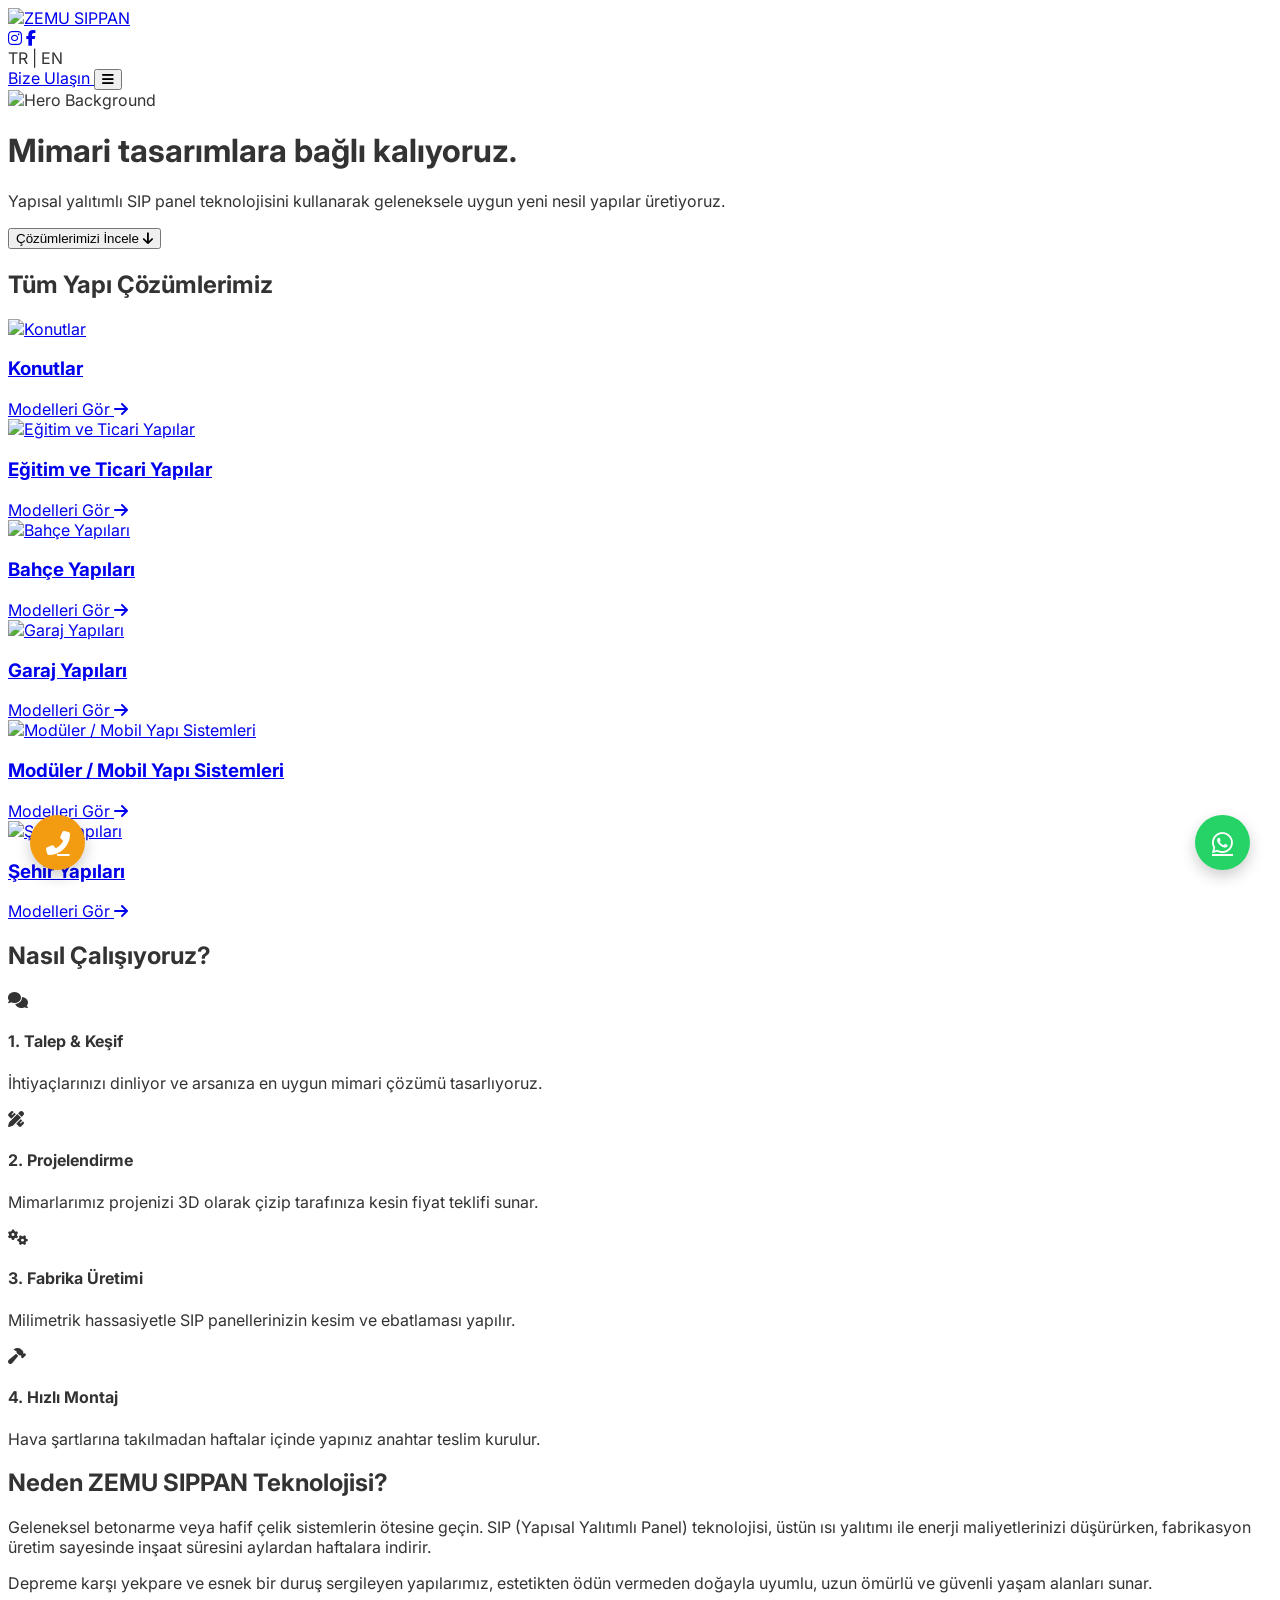
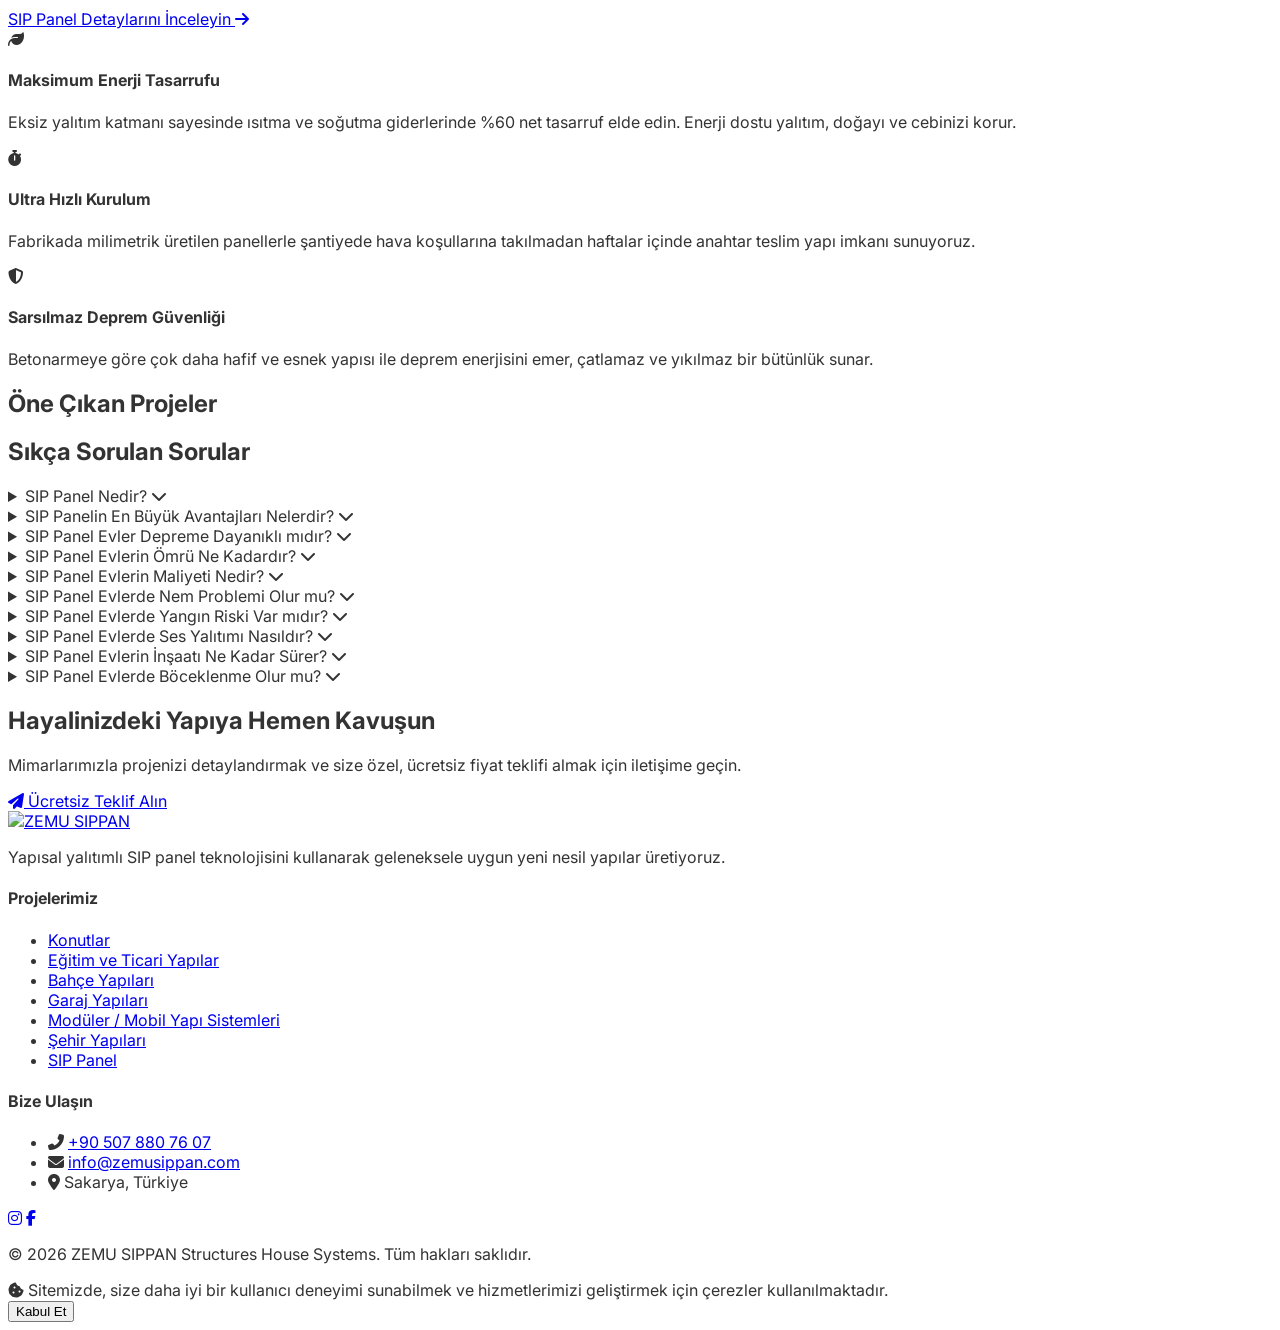
==== index.html @ ef787864 "Update index.html" ====
<!DOCTYPE html>
<html lang="tr" class="scroll-smooth">
<head>
    <meta charset="UTF-8">
    <meta name="viewport" content="width=device-width, initial-scale=1.0, maximum-scale=5.0">
    <title>ZEMU SIPPAN Structures House Systems</title>
    <meta id="meta-desc" name="description" content="Lüks ve Minimalizmin Birleşimi. SIP Panel teknolojisiyle hayalinizdeki yapıya hızla kavuşun.">
    
    <!-- PWA Meta Etiketleri -->
    <link rel="manifest" href="./manifest.json">
    <meta name="theme-color" content="#0a0a0a">
    <meta name="apple-mobile-web-app-capable" content="yes">
    <meta name="apple-mobile-web-app-status-bar-style" content="black-translucent">
    <meta name="apple-mobile-web-app-title" content="ZEMU SIPPAN">
    <link rel="apple-touch-icon" href="https://pbs.twimg.com/media/HOgqyQxXAAAy6c5?format=png&name=900x900">
    <link rel="icon" type="image/png" href="https://pbs.twimg.com/media/HOgqyQxXAAAy6c5?format=png&name=900x900">
    
    <!-- Dinamik OG, Twitter ve SEO Etiketleri -->
    <meta property="og:type" content="website">
    <meta id="og-url" property="og:url" content="https://zemusippan.com/">
    <meta id="og-title" property="og:title" content="ZEMU SIPPAN Structures House Systems">
    <meta id="og-description" property="og:description" content="Lüks ve Minimalizmin Birleşimi. SIP Panel teknolojisiyle hayalinizdeki yapıya hızla kavuşun.">
    <meta id="og-image" property="og:image" content="https://pbs.twimg.com/media/HOgqyQxXAAAy6c5?format=png&name=900x900">
    <meta name="twitter:card" content="summary_large_image">
    
    <link id="canonical-link" rel="canonical" href="https://zemusippan.com/">
    <link id="alternate-tr" rel="alternate" hreflang="tr" href="https://zemusippan.com/">
    <link id="alternate-en" rel="alternate" hreflang="en" href="https://zemusippan.com/">
    
    <!-- Yapısal Veri (Schema.org / JSON-LD) -->
    <script id="schema-ld" type="application/ld+json"></script>
    
    <link rel="preconnect" href="https://fonts.googleapis.com">
    <link rel="preconnect" href="https://fonts.gstatic.com" crossorigin>
    <link href="https://fonts.googleapis.com/css2?family=Inter:wght@300;400;500;600;700;800;900&display=swap" rel="stylesheet">
    <link rel="stylesheet" href="https://cdnjs.cloudflare.com/ajax/libs/font-awesome/6.4.0/css/all.min.css">
    
    <script src="https://cdn.tailwindcss.com"></script>
    <script>
        tailwind.config = {
            theme: {
                extend: {
                    fontFamily: { sans: ['Inter', 'sans-serif'] },
                    colors: {
                        brand: {
                            orange: '#f39c12', dark: '#0a0a0a', light: '#f8f9fa', gray: '#e5e7eb', green: '#2ecc71' 
                        }
                    }
                }
            }
        }
    </script>

    <style>
        body { font-family: 'Inter', sans-serif; background-color: #ffffff; color: #333; overflow-x: hidden; }
        body.menu-open { overflow: hidden; height: 100vh; }
        
        .no-scrollbar::-webkit-scrollbar { display: none; }
        .no-scrollbar { -ms-overflow-style: none; scrollbar-width: none; }
        .break-words { overflow-wrap: break-word; word-wrap: break-word; hyphens: auto; }
        
        .project-card { transition: all 0.4s cubic-bezier(0.175, 0.885, 0.32, 1.275); }
        .project-card:hover { transform: translateY(-8px); box-shadow: 0 20px 40px rgba(0,0,0,0.12); }
        
        .btn-press { transition: all 0.15s ease; cursor: pointer; }
        .btn-press:active { transform: scale(0.92); }
        
        @keyframes pulse-soft {
            0%, 100% { box-shadow: 0 0 0 0 rgba(243, 156, 18, 0.5); transform: scale(1); }
            50% { box-shadow: 0 0 0 12px rgba(243, 156, 18, 0); transform: scale(1.02); }
        }
        .cta-pulse { animation: pulse-soft 3s infinite cubic-bezier(0.66, 0, 0, 1); }

        /* KAYDIRMA ANİMASYONU (SCROLL REVEAL) SINIFLARI */
        .reveal-element {
            opacity: 0;
            transform: translateY(30px);
            transition: all 0.8s cubic-bezier(0.175, 0.885, 0.32, 1.275);
            will-change: opacity, transform;
        }
        .reveal-visible {
            opacity: 1;
            transform: translateY(0);
        }
        /* Gecikmeler için ek sınıflar */
        .delay-100 { transition-delay: 100ms; }
        .delay-200 { transition-delay: 200ms; }
        .delay-300 { transition-delay: 300ms; }
        
        .floating-btn {
            position: fixed; z-index: 50;
            width: 55px; height: 55px; border-radius: 50%;
            display: flex; align-items: center; justify-content: center;
            color: white; font-size: 24px; box-shadow: 0 6px 15px rgba(0,0,0,0.2);
            transition: transform 0.3s cubic-bezier(0.175, 0.885, 0.32, 1.275), background-color 0.3s;
        }
        .floating-btn:hover { transform: scale(1.1) rotate(5deg); }
        .floating-btn:active { transform: scale(0.9); }
        
        .btn-call { left: 20px; bottom: 20px; background-color: #f39c12; }
        .btn-chat { right: 20px; bottom: 20px; background-color: #25D366; z-index: 51; }
        
        @media (min-width: 768px) {
            .btn-call { bottom: 30px; left: 30px; }
            .btn-chat { bottom: 30px; right: 30px; }
        }

        .btn-scroll-top { 
            right: 20px; bottom: 90px; 
            background-color: #0a0a0a; opacity: 0; visibility: hidden; 
            transform: translateY(20px); width: 45px; height: 45px; font-size: 18px; z-index: 50; 
        }
        @media (min-width: 768px) { .btn-scroll-top { right: 30px; bottom: 100px; width: 50px; height: 50px;} }
        .btn-scroll-top.visible { opacity: 1; visibility: visible; transform: translateY(0); }
        .btn-scroll-top:hover { background-color: #2ecc71; }

        #app-content { transition: opacity 0.4s ease-in-out, transform 0.4s ease-in-out; }
        .page-fade-out { opacity: 0; transform: translateY(20px); }
        .page-fade-in { opacity: 1; transform: translateY(0); }

        .modal-overlay {
            position: fixed; top: 0; left: 0; right: 0; bottom: 0;
            background: rgba(0,0,0,0.8); display: none;
            align-items: center; justify-content: center; z-index: 1000; backdrop-filter: blur(8px);
        }
        .modal-overlay.active { display: flex; }

        #toast-message {
            position: fixed; bottom: 40px; left: 50%; transform: translateX(-50%) translateY(100px);
            background: #0a0a0a; color: white; padding: 16px 32px;
            border-radius: 50px; font-weight: 600; font-size: 14px;
            box-shadow: 0 10px 30px rgba(0,0,0,0.3);
            transition: transform 0.4s cubic-bezier(0.175, 0.885, 0.32, 1.275), opacity 0.4s;
            opacity: 0; z-index: 1100; pointer-events: none;
        }
        #toast-message.show { transform: translateX(-50%) translateY(0); opacity: 1; }

        #lightbox-overlay {
            position: fixed; top: 0; left: 0; right: 0; bottom: 0;
            background-color: rgba(0, 0, 0, 0.95);
            display: flex; justify-content: center; align-items: center;
            z-index: 9999; opacity: 0; visibility: hidden;
            transition: opacity 0.3s ease, visibility 0.3s ease; backdrop-filter: blur(10px);
        }
        #lightbox-overlay.active { opacity: 1; visibility: visible; }
        #lightbox-content-wrapper {
            position: relative;
            max-width: 90vw;
            max-height: 85vh;
            display: flex;
            justify-content: center;
            align-items: center;
        }
        #lightbox-img {
            max-width: 100%; 
            max-height: 85vh; 
            object-fit: contain;
            box-shadow: 0 10px 40px rgba(0,0,0,0.4);
            border-radius: 8px;
            transform: scale(0.95); 
            transition: transform 0.4s cubic-bezier(0.175, 0.885, 0.32, 1.275), opacity 0.3s ease;
            opacity: 0;
            user-select: none;
            -webkit-user-drag: none; 
        }
        #lightbox-overlay.active #lightbox-img.loaded { transform: scale(1); opacity: 1; }
        
        .lightbox-btn {
            position: absolute; top: 50%; transform: translateY(-50%);
            background: rgba(0, 0, 0, 0.6); border: 1px solid rgba(255,255,255,0.2); 
            color: white; width: 44px; height: 44px; border-radius: 50%;
            display: flex; justify-content: center; align-items: center; font-size: 18px; cursor: pointer; transition: all 0.2s ease;
            z-index: 10005;
            backdrop-filter: blur(4px);
        }
        @media (min-width: 768px) {
            .lightbox-btn { width: 54px; height: 54px; font-size: 22px; }
        }
        .lightbox-btn:hover { background: #f39c12; border-color: #f39c12; scale: 1.1; }
        .lightbox-btn:active { scale: 0.9; }
        #lightbox-prev { left: 15px; }
        #lightbox-next { right: 15px; }
        #lightbox-close {
            position: absolute; top: 20px; right: 20px;
            background: rgba(0, 0, 0, 0.5); border: 1px solid rgba(255,255,255,0.2); 
            color: white; width: 44px; height: 44px; border-radius: 50%;
            display: flex; justify-content: center; align-items: center; font-size: 20px; cursor: pointer; transition: all 0.2s ease;
            z-index: 10005; 
            backdrop-filter: blur(4px);
        }
        #lightbox-close:hover { background: #e74c3c; border-color: #e74c3c; transform: rotate(90deg); }
        
        #lightbox-loader {
            position: absolute; top: 50%; left: 50%; transform: translate(-50%, -50%);
            color: #f39c12; font-size: 30px; opacity: 0; visibility: hidden; transition: 0.2s;
            z-index: 9999;
        }
        #lightbox-loader.active { opacity: 1; visibility: visible; }

        .lightbox-counter {
            position: absolute; bottom: 30px; left: 50%; transform: translateX(-50%);
            color: white; font-size: 15px; font-weight: 600; letter-spacing: 1px;
            background: rgba(0,0,0,0.7); padding: 8px 24px; border-radius: 30px;
        }

        .vg-overlay {
            position: fixed; top: 0; left: 0; width: 100vw; height: 100vh;
            background-color: #0a0a0a; z-index: 100; opacity: 0; visibility: hidden;
            transition: opacity 0.4s ease-in-out, visibility 0.4s ease-in-out;
            display: flex; flex-direction: column; overflow-y: auto; 
        }
        .vg-overlay.active { opacity: 1; visibility: visible; }

        .accordion-content {
            display: grid;
            grid-template-rows: 0fr;
            transition: grid-template-rows 0.4s cubic-bezier(0.25, 1, 0.5, 1), opacity 0.3s ease;
            opacity: 0;
            overflow: hidden; 
        }
        .accordion-content.open { grid-template-rows: 1fr; opacity: 1; margin-top: 0.5rem; }
        .accordion-content > div { overflow: hidden; }
    </style>
</head>

<body class="antialiased flex flex-col min-h-screen">
    <!-- z-50 vererek header'ın tüm sayfa içeriklerinin üzerinde kalmasını kesinleştirdik -->
    <header id="main-header" class="bg-transparent fixed top-0 w-full z-[100] transition-all duration-300 pointer-events-none"></header>
    <main id="app-content" class="flex-grow w-full page-fade-in bg-white"></main>
    <footer id="main-footer" class="bg-[#0a0a0a] text-white mt-auto z-10 relative"></footer>

    <a id="btn-call-floating" href="tel:+905078807607" class="floating-btn btn-call btn-press" aria-label="Bizi Arayın" title="Bizi Arayın"><i class="fas fa-phone-alt"></i></a>
    <a id="btn-chat-floating" href="https://wa.me/905078807607" target="_blank" class="floating-btn btn-chat btn-press" aria-label="WhatsApp" title="WhatsApp"><i class="fab fa-whatsapp"></i></a>
    
    <button id="btn-scroll-top" class="floating-btn btn-scroll-top btn-press transition-all duration-300" aria-label="Yukarı Çık" onclick="window.scrollTo({top: 0, behavior: 'smooth'})" title="Yukarı Çık">
        <i class="fas fa-arrow-up"></i>
    </button>

    <div id="alert-modal" class="modal-overlay">
        <div class="bg-white p-8 sm:p-12 rounded-2xl shadow-2xl max-w-sm w-full mx-4 text-center transform scale-95 transition-transform duration-300">
            <i class="fas fa-check-circle text-6xl sm:text-7xl text-brand-green mb-4 sm:mb-6"></i>
            <h3 id="modal-title" class="text-2xl sm:text-3xl font-black text-gray-900 mb-2 tracking-tight">Harika!</h3>
            <p id="modal-message" class="text-gray-500 mb-6 sm:mb-8 text-base sm:text-lg leading-relaxed">Talebiniz başarıyla alındı. Müşteri temsilcimiz sizinle en kısa sürede iletişime geçecektir.</p>
            <button onclick="document.getElementById('alert-modal').classList.remove('active')" class="btn-press bg-brand-green text-white px-6 py-3 sm:px-8 sm:py-4 rounded-full font-bold hover:bg-green-600 w-full text-base sm:text-lg shadow-md transition-colors">Tamam</button>
        </div>
    </div>

    <div id="toast-message"><i class="fas fa-info-circle mr-2 text-brand-green"></i>İşlem başarılı</div>

    <div id="lightbox-overlay">
        <button id="lightbox-close" aria-label="Kapat" class="btn-press" onclick="window.closeLightbox()"><i class="fas fa-times"></i></button>
        <button id="lightbox-prev" aria-label="Önceki" class="lightbox-btn btn-press" onclick="window.changeLightboxImage(-1)"><i class="fas fa-chevron-left"></i></button>
        
        <div id="lightbox-content-wrapper">
            <i id="lightbox-loader" class="fas fa-circle-notch fa-spin"></i>
            <img id="lightbox-img" src="" alt="Tam Ekran Görsel">
        </div>
        
        <button id="lightbox-next" aria-label="Sonraki" class="lightbox-btn btn-press" onclick="window.changeLightboxImage(1)"><i class="fas fa-chevron-right"></i></button>
        <div id="lightbox-counter" class="lightbox-counter">1 / 1</div>
    </div>

    <script>
        if ('serviceWorker' in navigator) {
            window.addEventListener('load', () => {
                navigator.serviceWorker.register('./sw.js')
                    .then(registration => console.log('ServiceWorker kaydı başarılı:', registration.scope))
                    .catch(error => console.error('ServiceWorker kaydı başarısız:', error));
            });
        }
    </script>

    <script type="module" src="app.js"></script>
</body>
</html>
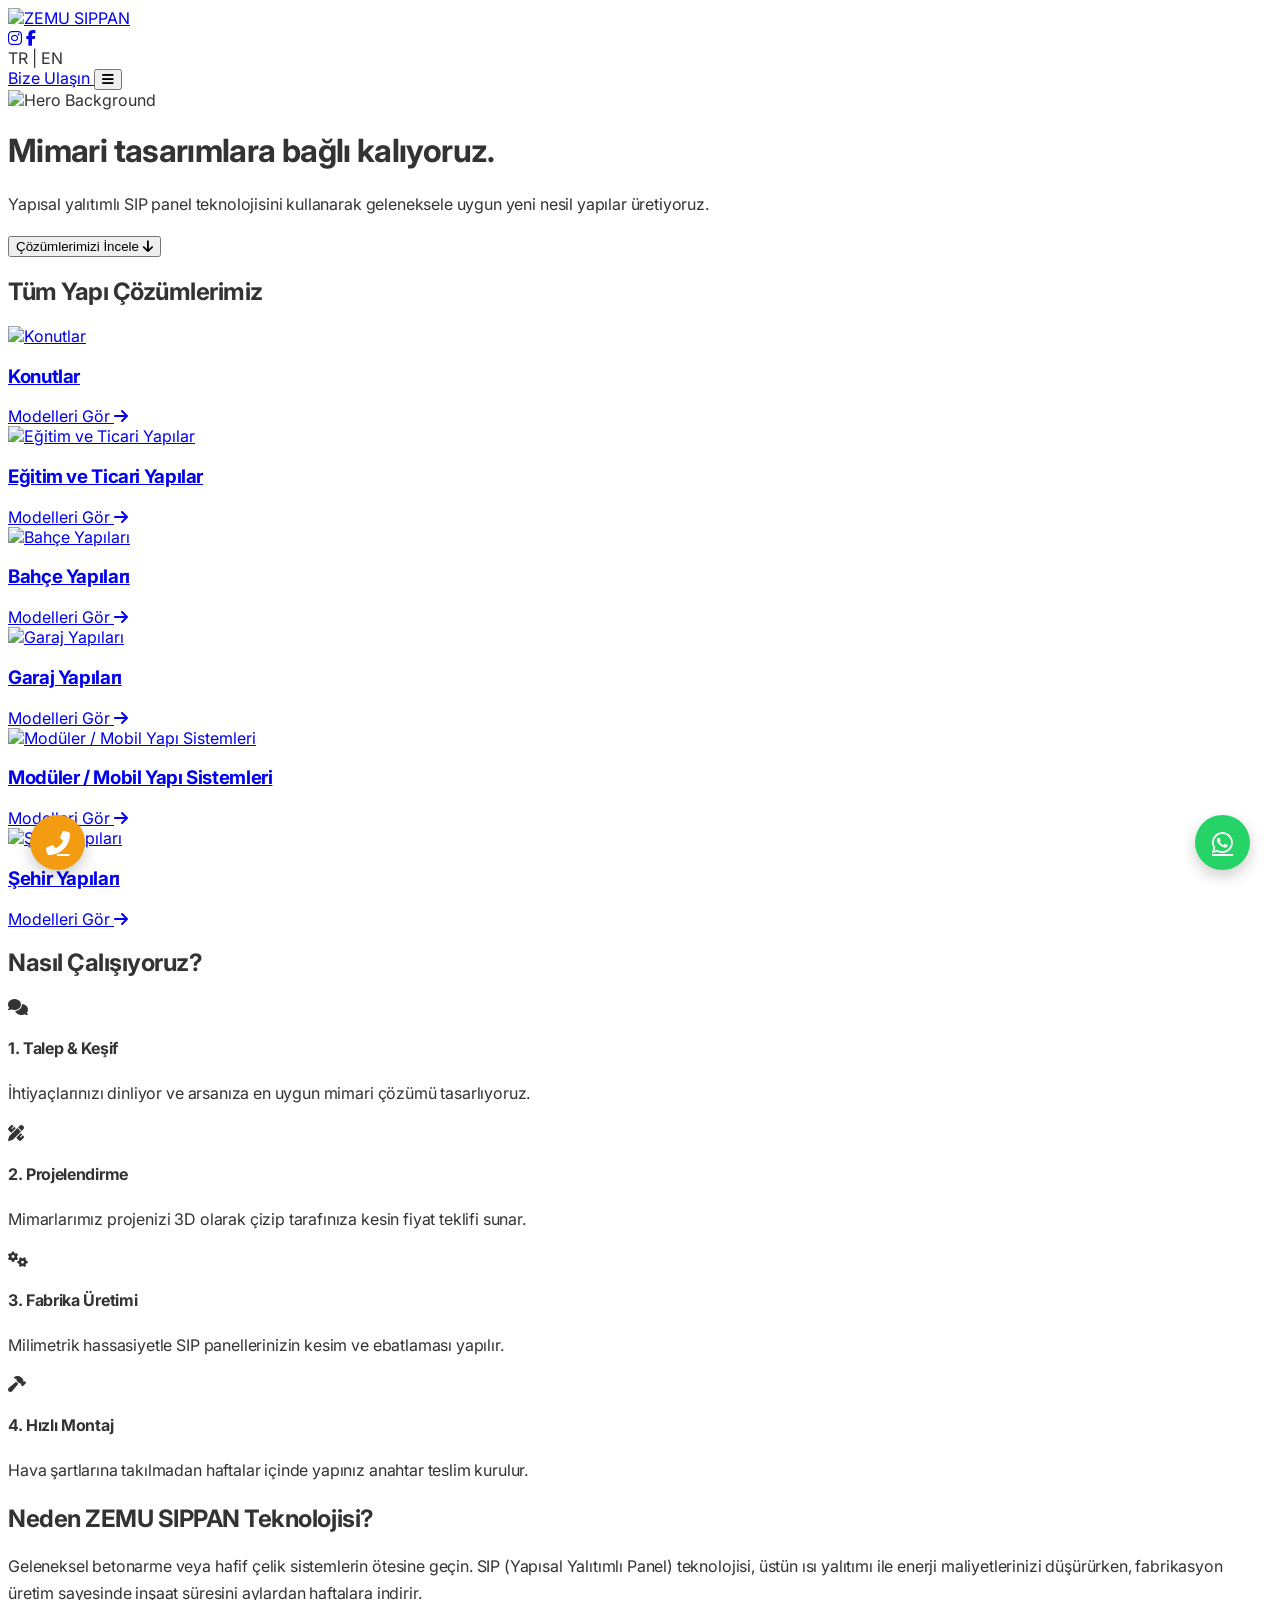
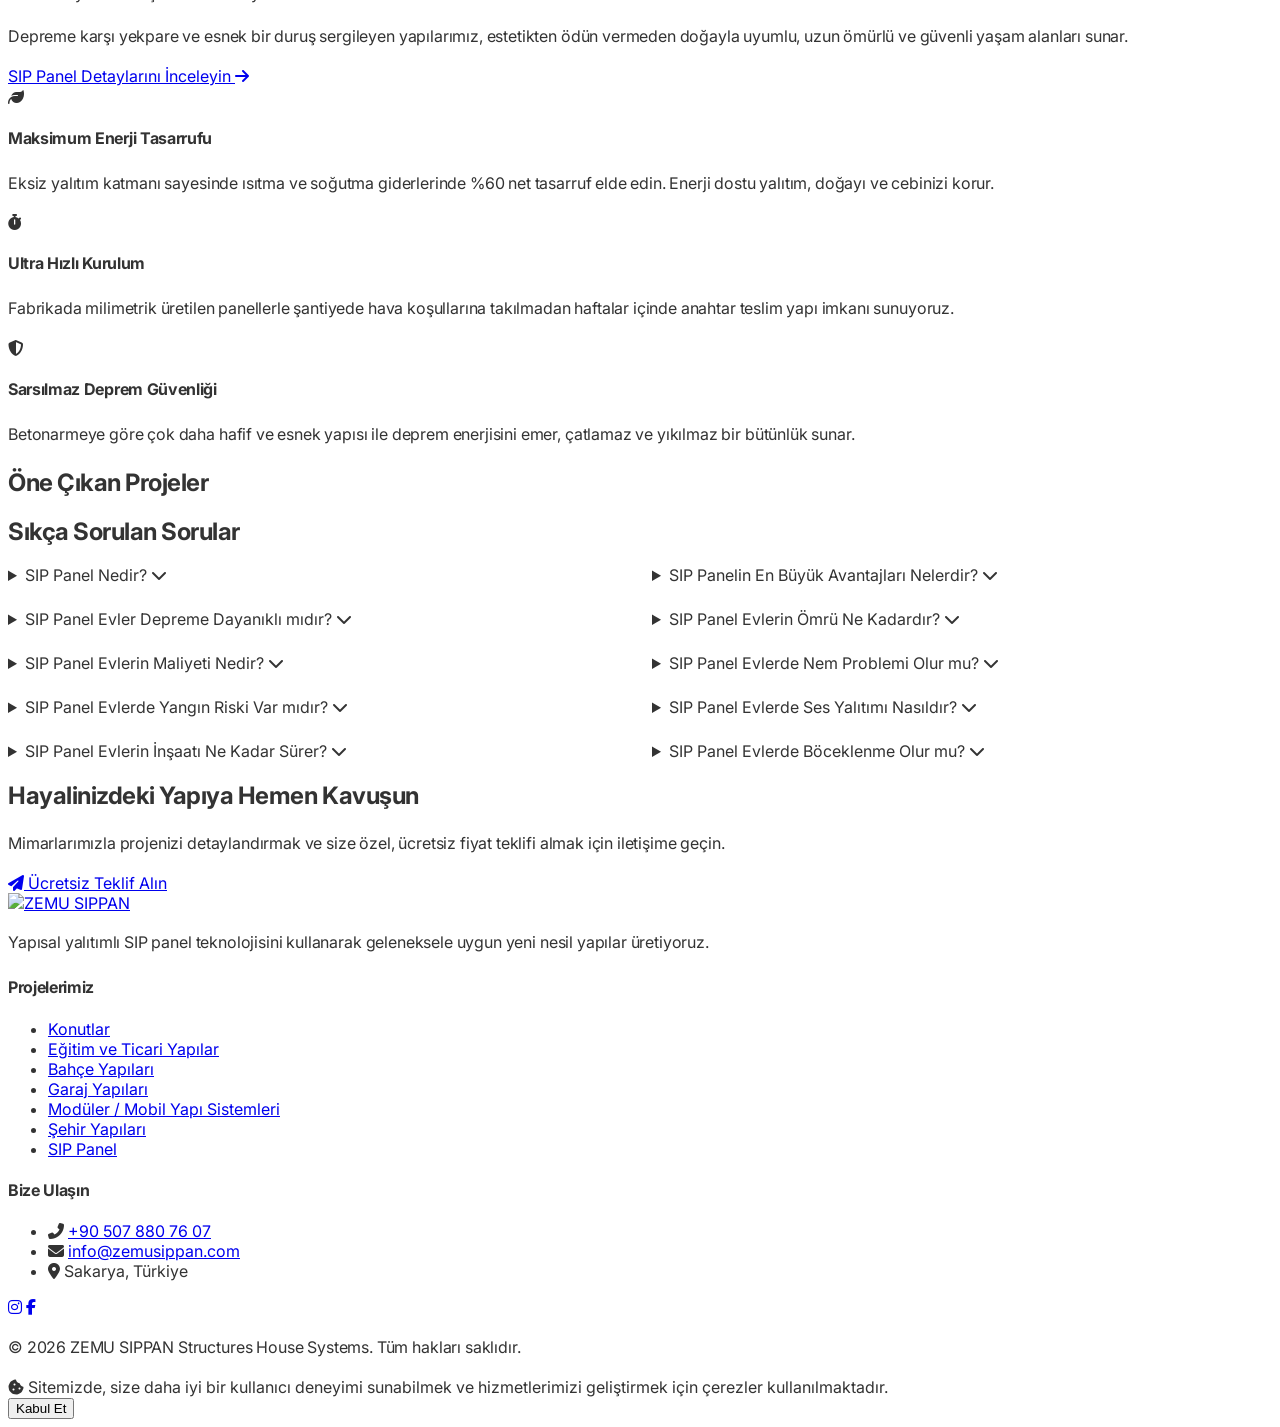
==== commit 203ed970: "Update index.html" ====
--- a/index.html
+++ b/index.html
@@ -52,8 +52,15 @@
     </script>
 
     <style>
+        /* Kategori 1.3: Başlıkların Menü (Header) Altında Kalması Çözümü */
+        html { scroll-padding-top: 100px; }
+        
         body { font-family: 'Inter', sans-serif; background-color: #ffffff; color: #333; overflow-x: hidden; }
         body.menu-open { overflow: hidden; height: 100vh; }
+        
+        /* Kategori 4.1: Okunabilirlik ve Boşluk Oranları (Genel İyileştirme) */
+        p { line-height: 1.7; letter-spacing: -0.01em; }
+        h1, h2, h3, h4, h5, h6 { letter-spacing: -0.02em; }
         
         .no-scrollbar::-webkit-scrollbar { display: none; }
         .no-scrollbar { -ms-overflow-style: none; scrollbar-width: none; }
@@ -62,30 +69,31 @@
         .project-card { transition: all 0.4s cubic-bezier(0.175, 0.885, 0.32, 1.275); }
         .project-card:hover { transform: translateY(-8px); box-shadow: 0 20px 40px rgba(0,0,0,0.12); }
         
-        .btn-press { transition: all 0.15s ease; cursor: pointer; }
-        .btn-press:active { transform: scale(0.92); }
+        .btn-press { transition: transform 0.15s cubic-bezier(0.4, 0, 0.2, 1); cursor: pointer; }
+        .btn-press:active { transform: scale(0.95); }
         
         @keyframes pulse-soft {
             0%, 100% { box-shadow: 0 0 0 0 rgba(243, 156, 18, 0.5); transform: scale(1); }
-            50% { box-shadow: 0 0 0 12px rgba(243, 156, 18, 0); transform: scale(1.02); }
+            50% { box-shadow: 0 0 0 10px rgba(243, 156, 18, 0); transform: scale(1.02); }
         }
         .cta-pulse { animation: pulse-soft 3s infinite cubic-bezier(0.66, 0, 0, 1); }
 
-        /* KAYDIRMA ANİMASYONU (SCROLL REVEAL) SINIFLARI */
+        /* Kategori 4.2: Gelişmiş Zincirleme Animasyonlar */
         .reveal-element {
             opacity: 0;
-            transform: translateY(30px);
-            transition: all 0.8s cubic-bezier(0.175, 0.885, 0.32, 1.275);
+            transform: translateY(40px);
+            transition: opacity 0.8s cubic-bezier(0.25, 1, 0.5, 1), transform 0.8s cubic-bezier(0.25, 1, 0.5, 1);
             will-change: opacity, transform;
         }
         .reveal-visible {
             opacity: 1;
             transform: translateY(0);
         }
-        /* Gecikmeler için ek sınıflar */
-        .delay-100 { transition-delay: 100ms; }
-        .delay-200 { transition-delay: 200ms; }
-        .delay-300 { transition-delay: 300ms; }
+        
+        .delay-100 { transition-delay: 50ms; }
+        .delay-200 { transition-delay: 100ms; }
+        .delay-300 { transition-delay: 150ms; }
+        .delay-400 { transition-delay: 200ms; }
         
         .floating-btn {
             position: fixed; z-index: 50;
@@ -114,8 +122,8 @@
         .btn-scroll-top.visible { opacity: 1; visibility: visible; transform: translateY(0); }
         .btn-scroll-top:hover { background-color: #2ecc71; }
 
-        #app-content { transition: opacity 0.4s ease-in-out, transform 0.4s ease-in-out; }
-        .page-fade-out { opacity: 0; transform: translateY(20px); }
+        #app-content { transition: opacity 0.3s ease-in-out, transform 0.3s ease-in-out; }
+        .page-fade-out { opacity: 0; transform: translateY(10px); }
         .page-fade-in { opacity: 1; transform: translateY(0); }
 
         .modal-overlay {
@@ -211,20 +219,36 @@
         }
         .vg-overlay.active { opacity: 1; visibility: visible; }
 
+        /* Kategori 1.4: Mobil Menü Akordeon Kaymaları Çözümü */
         .accordion-content {
             display: grid;
             grid-template-rows: 0fr;
-            transition: grid-template-rows 0.4s cubic-bezier(0.25, 1, 0.5, 1), opacity 0.3s ease;
+            transition: grid-template-rows 0.3s ease-out, opacity 0.2s ease-out;
             opacity: 0;
             overflow: hidden; 
         }
         .accordion-content.open { grid-template-rows: 1fr; opacity: 1; margin-top: 0.5rem; }
         .accordion-content > div { overflow: hidden; }
+        
+        /* Kategori 1.1: SSS (Sıkça Sorulan Sorular) Modülü Taşıntısı Çözümü (Columns yerine Grid/Masonry alternatifi) */
+        .faq-grid {
+            display: grid;
+            grid-template-columns: 1fr;
+            gap: 1.5rem;
+            align-items: start;
+        }
+        @media (min-width: 1024px) {
+            .faq-grid { grid-template-columns: repeat(2, 1fr); }
+        }
+        
+        /* Kategori 3.1: Sekmeli (Tab) Görünüm İçin Stiller */
+        .tab-content { display: none; animation: fadeIn 0.4s ease-out forwards; }
+        .tab-content.active { display: block; }
+        @keyframes fadeIn { from { opacity: 0; transform: translateY(10px); } to { opacity: 1; transform: translateY(0); } }
     </style>
 </head>
 
 <body class="antialiased flex flex-col min-h-screen">
-    <!-- z-50 vererek header'ın tüm sayfa içeriklerinin üzerinde kalmasını kesinleştirdik -->
     <header id="main-header" class="bg-transparent fixed top-0 w-full z-[100] transition-all duration-300 pointer-events-none"></header>
     <main id="app-content" class="flex-grow w-full page-fade-in bg-white"></main>
     <footer id="main-footer" class="bg-[#0a0a0a] text-white mt-auto z-10 relative"></footer>
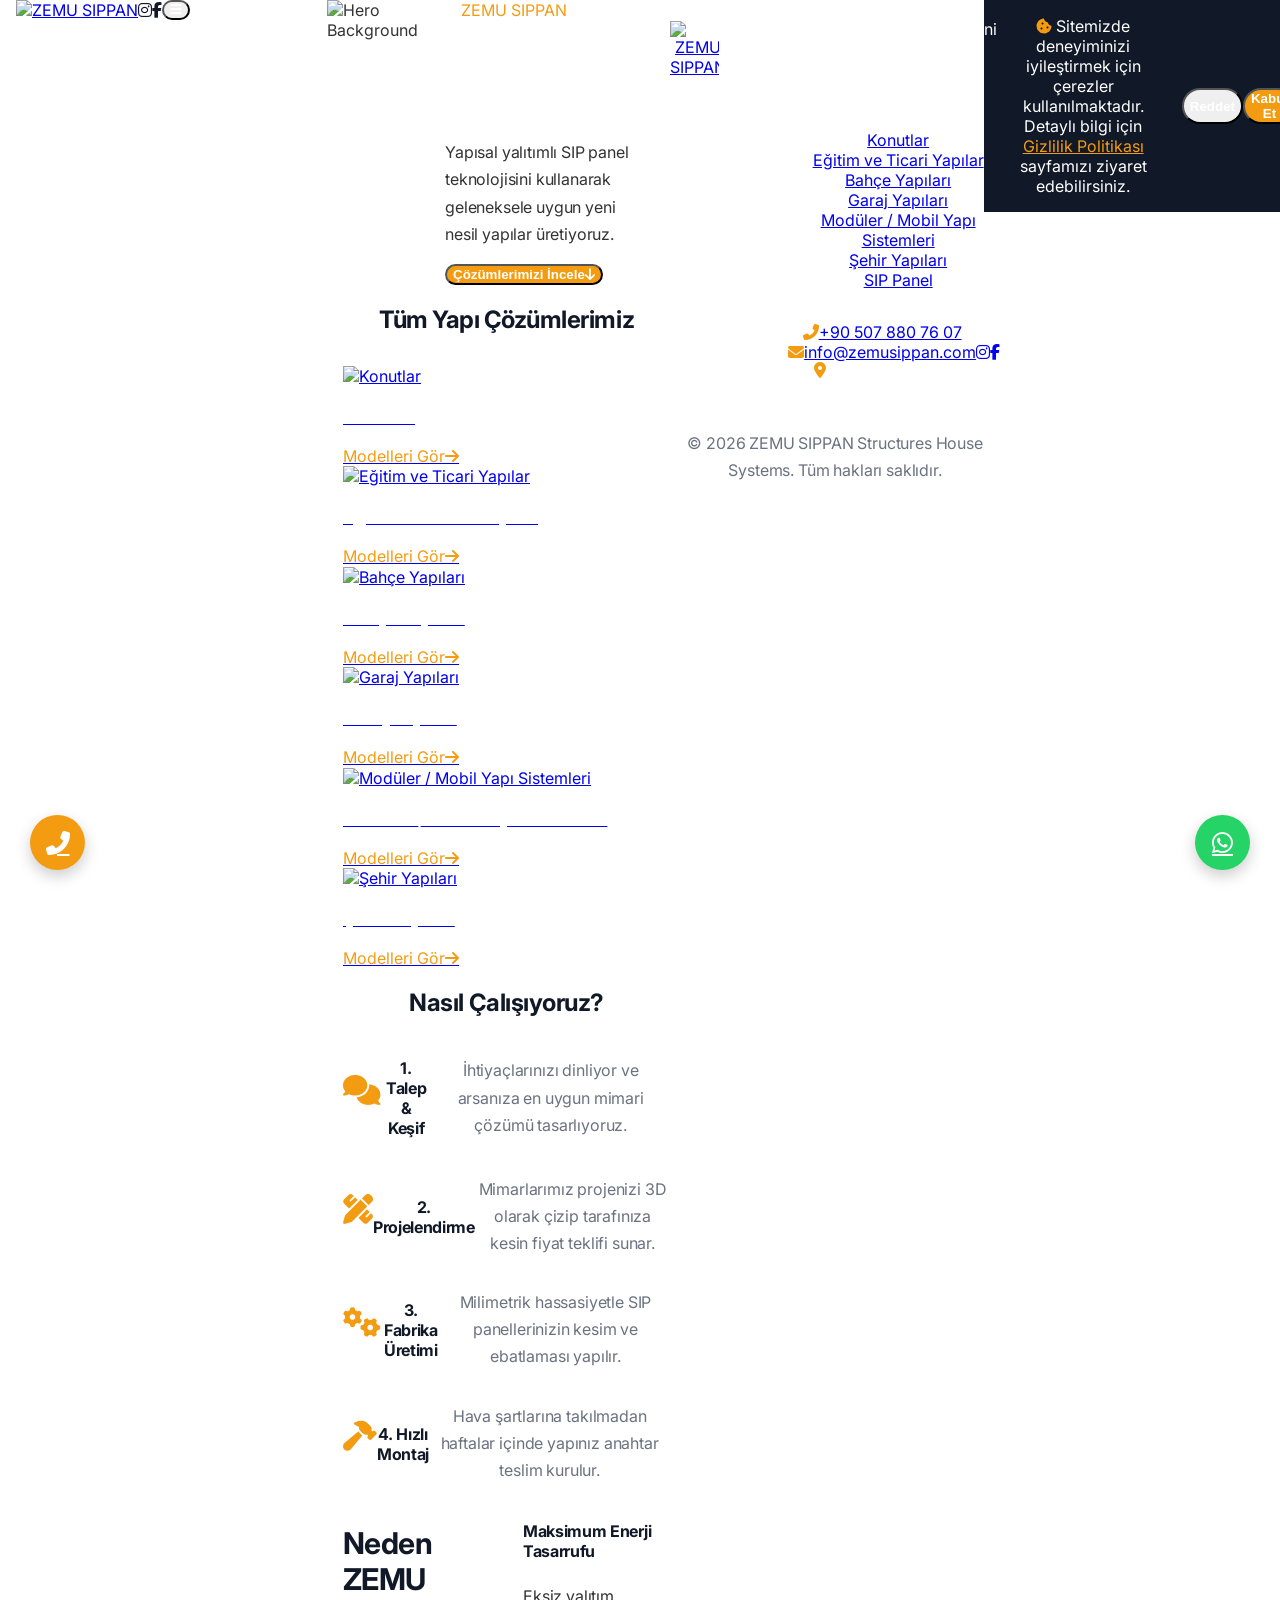
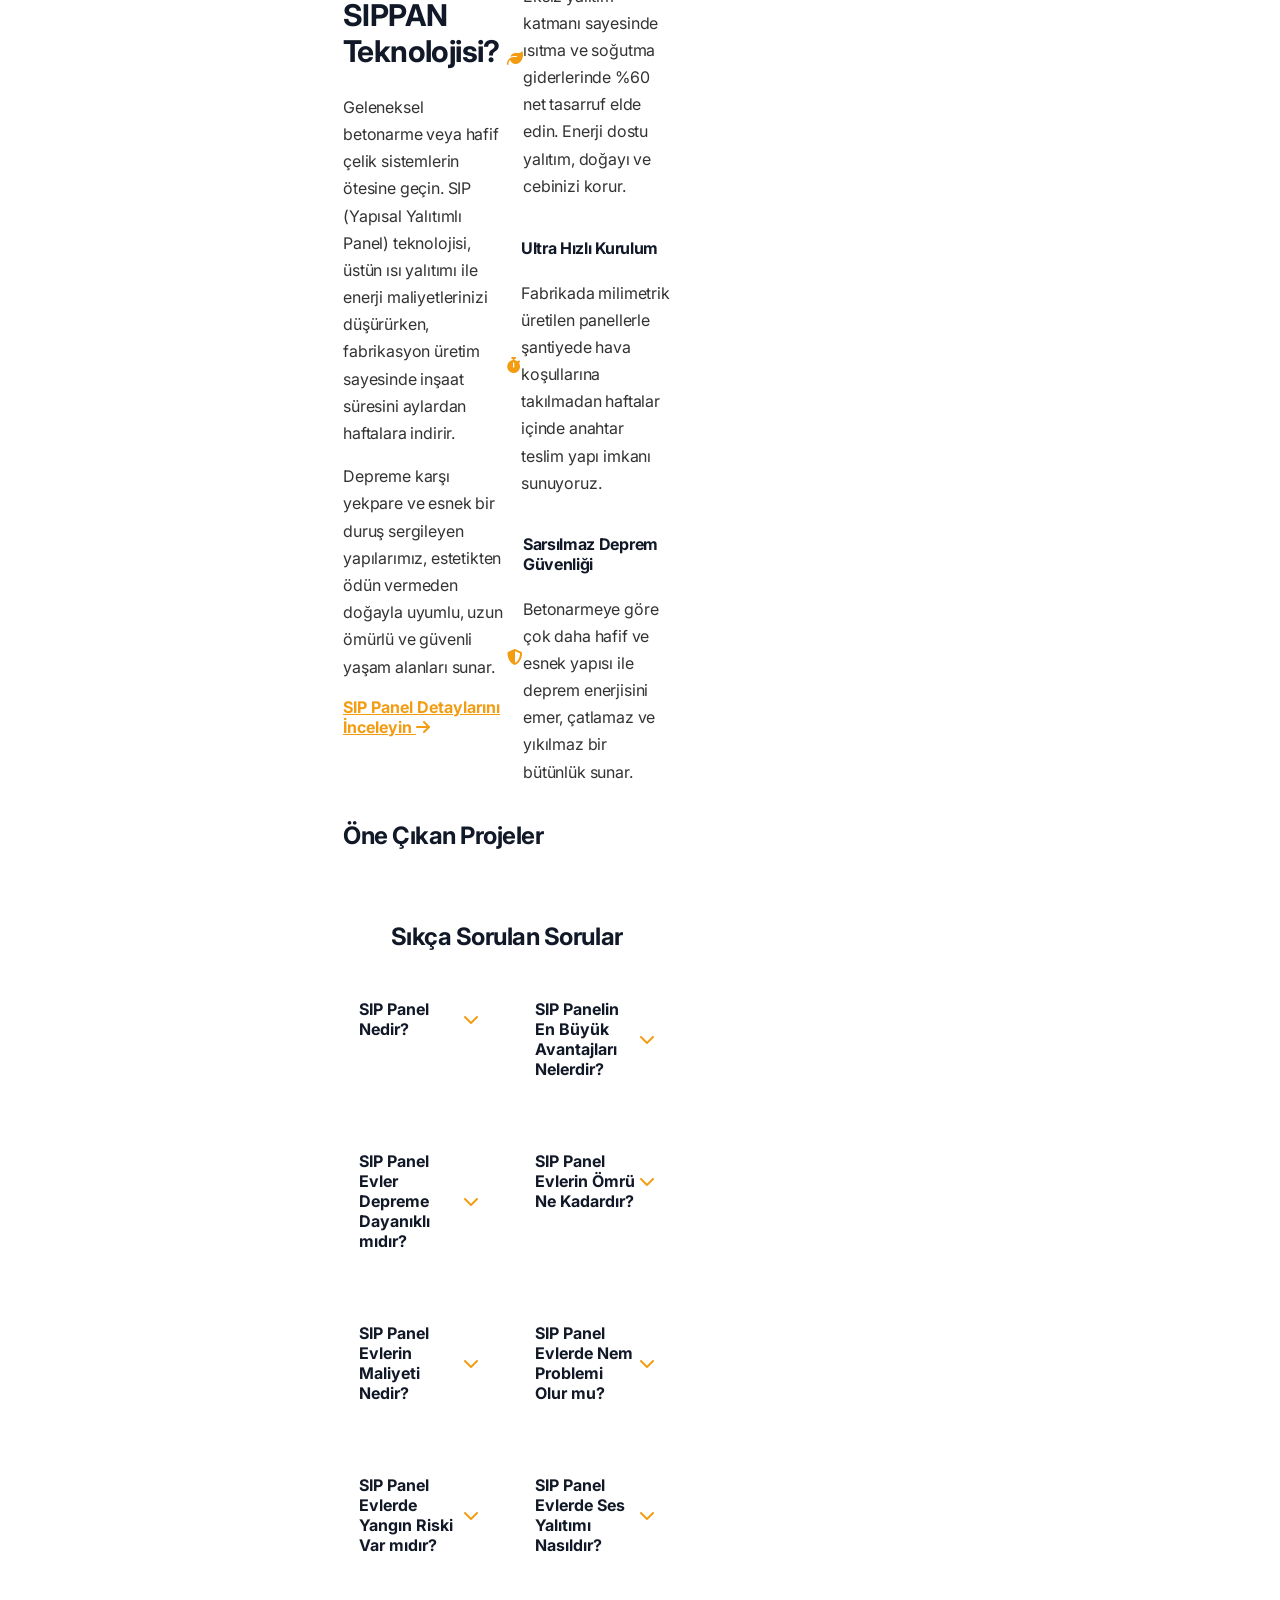
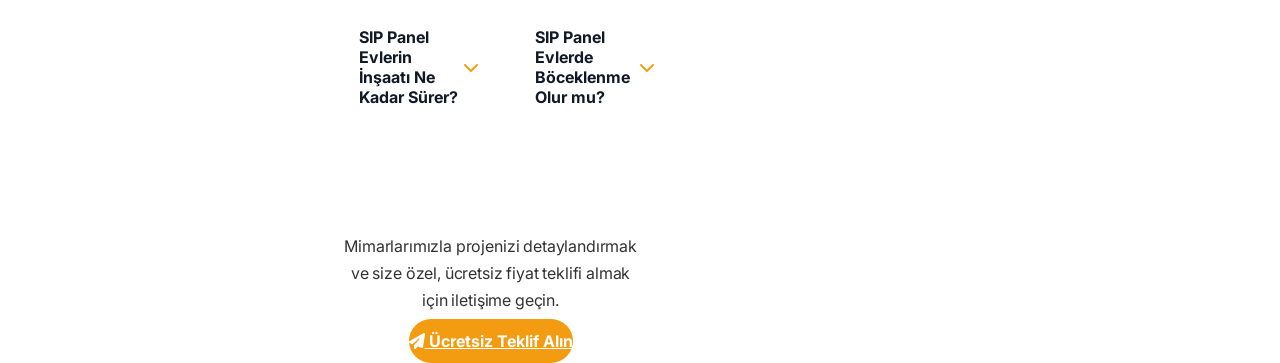
==== commit c18ee25e: "Add files via upload" ====
--- a/index.html
+++ b/index.html
@@ -9,19 +9,30 @@
     <!-- PWA Meta Etiketleri -->
     <link rel="manifest" href="./manifest.json">
     <meta name="theme-color" content="#0a0a0a">
-    <meta name="apple-mobile-web-app-capable" content="yes">
+    <meta name="mobile-web-app-capable" content="yes">
     <meta name="apple-mobile-web-app-status-bar-style" content="black-translucent">
     <meta name="apple-mobile-web-app-title" content="ZEMU SIPPAN">
-    <link rel="apple-touch-icon" href="https://pbs.twimg.com/media/HOgqyQxXAAAy6c5?format=png&name=900x900">
-    <link rel="icon" type="image/png" href="https://pbs.twimg.com/media/HOgqyQxXAAAy6c5?format=png&name=900x900">
+    <link rel="apple-touch-icon" href="./images/logo.png">
+    <link rel="icon" type="image/png" href="./images/logo.png">
     
     <!-- Dinamik OG, Twitter ve SEO Etiketleri -->
     <meta property="og:type" content="website">
     <meta id="og-url" property="og:url" content="https://zemusippan.com/">
     <meta id="og-title" property="og:title" content="ZEMU SIPPAN Structures House Systems">
     <meta id="og-description" property="og:description" content="Lüks ve Minimalizmin Birleşimi. SIP Panel teknolojisiyle hayalinizdeki yapıya hızla kavuşun.">
-    <meta id="og-image" property="og:image" content="https://pbs.twimg.com/media/HOgqyQxXAAAy6c5?format=png&name=900x900">
-    <meta name="twitter:card" content="summary_large_image">
+    <meta id="og-image" property="og:image" content="https://zemusippan.com/images/logo.png">
+    <meta name="twitter:title" content="ZEMU SIPPAN Structures House Systems">
+    <meta name="twitter:description" content="Lüks ve Minimalizmin Birleşimi. SIP Panel teknolojisiyle hayalinizdeki yapıya hızla kavuşun.">
+    <meta name="twitter:image" content="https://zemusippan.com/images/logo.png">
+    
+    <!-- Ek SEO Meta Etiketleri -->
+    <meta name="robots" content="index, follow, max-image-preview:large, max-snippet:-1, max-video-preview:-1">
+    <meta name="googlebot" content="index, follow">
+    <meta name="revisit-after" content="7 days">
+    <meta name="author" content="ZEMU SIPPAN Structures">
+    <meta name="publisher" content="ZEMU SIPPAN Structures">
+    <meta name="copyright" content="© 2026 ZEMU SIPPAN Structures">
+    <meta name="keywords" content="SIP panel, prefabrik ev, yapısal yalıtımlı panel, lüks ev, minimalist ev, enerji verimli ev, depreme dayanıklı ev, ZEMU SIPPAN, Türkiye">
     
     <link id="canonical-link" rel="canonical" href="https://zemusippan.com/">
     <link id="alternate-tr" rel="alternate" hreflang="tr" href="https://zemusippan.com/">
@@ -35,7 +46,21 @@
     <link href="https://fonts.googleapis.com/css2?family=Inter:wght@300;400;500;600;700;800;900&display=swap" rel="stylesheet">
     <link rel="stylesheet" href="https://cdnjs.cloudflare.com/ajax/libs/font-awesome/6.4.0/css/all.min.css">
     
+    <!-- Google Analytics -->
+    <script async src="https://www.googletagmanager.com/gtag/js?id=G-YOUR_GA_ID"></script>
+    <script>
+        window.dataLayer = window.dataLayer || [];
+        function gtag(){dataLayer.push(arguments);}
+        gtag('js', new Date());
+        // KVKK uyumluluğu: Varsayılan olarak analytics kapalı
+        gtag('consent', 'default', {
+            'analytics_storage': 'denied',
+            'ad_storage': 'denied'
+        });
+        gtag('config', 'G-YOUR_GA_ID', { 'anonymize_ip': true });
+    </script>
     <script src="https://cdn.tailwindcss.com"></script>
+    <script src="tailwind-fallback.js"></script>
     <script>
         tailwind.config = {
             theme: {
@@ -81,8 +106,8 @@
         /* Kategori 4.2: Gelişmiş Zincirleme Animasyonlar */
         .reveal-element {
             opacity: 0;
-            transform: translateY(40px);
-            transition: opacity 0.8s cubic-bezier(0.25, 1, 0.5, 1), transform 0.8s cubic-bezier(0.25, 1, 0.5, 1);
+            transform: translateY(24px);
+            transition: opacity 0.45s cubic-bezier(0.25, 1, 0.5, 1), transform 0.45s cubic-bezier(0.25, 1, 0.5, 1);
             will-change: opacity, transform;
         }
         .reveal-visible {
@@ -90,10 +115,10 @@
             transform: translateY(0);
         }
         
-        .delay-100 { transition-delay: 50ms; }
-        .delay-200 { transition-delay: 100ms; }
-        .delay-300 { transition-delay: 150ms; }
-        .delay-400 { transition-delay: 200ms; }
+        .delay-100 { transition-delay: 30ms; }
+        .delay-200 { transition-delay: 60ms; }
+        .delay-300 { transition-delay: 90ms; }
+        .delay-400 { transition-delay: 120ms; }
         
         .floating-btn {
             position: fixed; z-index: 50;
@@ -245,10 +270,154 @@
         .tab-content { display: none; animation: fadeIn 0.4s ease-out forwards; }
         .tab-content.active { display: block; }
         @keyframes fadeIn { from { opacity: 0; transform: translateY(10px); } to { opacity: 1; transform: translateY(0); } }
+
+        /* PROFESYONEL İYİLEŞTİRMELER — Mevcut yapıyı koruyarak */
+        * { -webkit-tap-highlight-color: transparent; }
+        html { -webkit-font-smoothing: antialiased; -moz-osx-font-smoothing: grayscale; }
+        ::-webkit-scrollbar { width: 10px; height: 10px; }
+        ::-webkit-scrollbar-track { background: #f1f1f1; }
+        ::-webkit-scrollbar-thumb { background: #d1d5db; border-radius: 5px; }
+        ::-webkit-scrollbar-thumb:hover { background: #f39c12; }
+        ::selection { background: rgba(243, 156, 18, 0.25); color: #111827; }
+
+        /* Gelişmiş sayfa geçiş animasyonu */
+        #app-content { transition: opacity 0.4s cubic-bezier(0.25, 1, 0.5, 1), transform 0.4s cubic-bezier(0.25, 1, 0.5, 1); }
+        .page-fade-out { opacity: 0; transform: translateY(12px) scale(0.998); }
+        .page-fade-in { opacity: 1; transform: translateY(0) scale(1); }
+
+        /* Gelişmiş reveal-element animasyonları (stagger/zincirleme) */
+        .reveal-element {
+            opacity: 0;
+            transform: translateY(45px);
+            transition: opacity 0.9s cubic-bezier(0.16, 1, 0.3, 1), transform 0.9s cubic-bezier(0.16, 1, 0.3, 1);
+            will-change: opacity, transform;
+        }
+        .reveal-visible { opacity: 1; transform: translateY(0); }
+        .reveal-left { transform: translateX(-45px); }
+        .reveal-right { transform: translateX(45px); }
+        .reveal-left.reveal-visible, .reveal-right.reveal-visible { transform: translateX(0); }
+        .reveal-scale { transform: scale(0.92); }
+        .reveal-scale.reveal-visible { transform: scale(1); }
+
+        .delay-100 { transition-delay: 80ms; }
+        .delay-200 { transition-delay: 160ms; }
+        .delay-300 { transition-delay: 240ms; }
+        .delay-400 { transition-delay: 320ms; }
+        .delay-500 { transition-delay: 400ms; }
+
+        /* Gelişmiş proje kartı efektleri */
+        .project-card { transition: all 0.5s cubic-bezier(0.16, 1, 0.3, 1); will-change: transform, box-shadow; }
+        .project-card:hover { transform: translateY(-10px); box-shadow: 0 25px 50px -12px rgba(0,0,0,0.18); }
+        .project-card img { transition: transform 0.7s cubic-bezier(0.16, 1, 0.3, 1); }
+        .project-card:hover img { transform: scale(1.08); }
+
+        /* Gelişmiş buton efektleri — ripple benzeri */
+        .btn-press { transition: transform 0.18s cubic-bezier(0.4, 0, 0.2, 1), box-shadow 0.2s ease; cursor: pointer; position: relative; overflow: hidden; }
+        .btn-press:active { transform: scale(0.94); }
+        .btn-press::after {
+            content: ''; position: absolute; top: 50%; left: 50%;
+            width: 0; height: 0; border-radius: 50%;
+            background: rgba(255, 255, 255, 0.4);
+            transform: translate(-50%, -50%);
+            transition: width 0.5s ease, height 0.5s ease, opacity 0.5s ease;
+            opacity: 1; pointer-events: none;
+        }
+        .btn-press:active::after { width: 300px; height: 300px; opacity: 0; }
+
+        /* Floating butonlar her zaman sabit pozisyonda kalır (btn-press position:relative override) */
+        .floating-btn, .floating-btn.btn-press { position: fixed; }
+
+        /* Gelişmiş CTA pulse */
+        @keyframes pulse-soft {
+            0%, 100% { box-shadow: 0 0 0 0 rgba(243, 156, 18, 0.45); transform: scale(1); }
+            50% { box-shadow: 0 0 0 14px rgba(243, 156, 18, 0); transform: scale(1.015); }
+        }
+        .cta-pulse { animation: pulse-soft 3.5s infinite cubic-bezier(0.66, 0, 0, 1); }
+
+        /* Floating butonlar — sürekli hafif nefes alma */
+        @keyframes float-breathe {
+            0%, 100% { transform: translateY(0); }
+            50% { transform: translateY(-4px); }
+        }
+        /* Telefon ve WhatsApp hafif nefes alır; scroll-top sabit kalır */
+        .btn-call, .btn-chat { animation: float-breathe 4s ease-in-out infinite; }
+        .btn-scroll-top { animation: none; }
+        .floating-btn:hover { animation: none; transform: scale(1.12) rotate(5deg); }
+
+        /* Header geçişinde smooth blur (glassmorphism) */
+        #main-header { transition: background-color 0.4s ease, backdrop-filter 0.4s ease, box-shadow 0.4s ease, border-color 0.4s ease; }
+
+        /* Görsel hover'da zoom container */
+        .img-zoom-container { overflow: hidden; }
+        .img-zoom-container img { transition: transform 0.7s cubic-bezier(0.16, 1, 0.3, 1); }
+        .img-zoom-container:hover img { transform: scale(1.06); }
+
+        /* Modal / Lightbox gelişmiş geçişler */
+        .modal-overlay { transition: opacity 0.35s cubic-bezier(0.25, 1, 0.5, 1), visibility 0.35s; }
+        .modal-overlay > div { transition: transform 0.4s cubic-bezier(0.16, 1, 0.3, 1), opacity 0.3s ease; }
+
+        /* Toast mesajı gelişmiş */
+        #toast-message {
+            transition: transform 0.5s cubic-bezier(0.16, 1, 0.3, 1), opacity 0.4s ease;
+            box-shadow: 0 10px 40px rgba(0, 0, 0, 0.15);
+        }
+
+        /* Başlık altı çizgi animasyonu (hover'da büyüyen çizgi) */
+        .title-underline { position: relative; }
+        .title-underline::after {
+            content: ''; position: absolute; bottom: -8px; left: 50%;
+            width: 0; height: 3px; background: #f39c12; border-radius: 2px;
+            transform: translateX(-50%); transition: width 0.5s cubic-bezier(0.16, 1, 0.3, 1);
+        }
+        .reveal-visible.title-underline::after { width: 60px; }
+
+        @keyframes fadeInUp { from { opacity: 0; transform: translateY(20px); } to { opacity: 1; transform: translateY(0); } }
+
+        /* Mobil menü overlay gelişmiş blur */
+        .vg-overlay { transition: opacity 0.45s cubic-bezier(0.25, 1, 0.5, 1), visibility 0.45s; }
+
+        /* Accordion smooth geçiş */
+        .accordion-content { transition: grid-template-rows 0.35s cubic-bezier(0.16, 1, 0.3, 1), opacity 0.25s ease-out, margin-top 0.3s ease; }
+
+        /* Prefers-reduced-motion desteği (erişilebilirlik) */
+        @media (prefers-reduced-motion: reduce) {
+            *, *::before, *::after {
+                animation-duration: 0.01ms !important;
+                animation-iteration-count: 1 !important;
+                transition-duration: 0.01ms !important;
+                scroll-behavior: auto !important;
+            }
+            .reveal-element { opacity: 1; transform: none; }
+        }
+
+        /* SCROLL PROGRESS BAR — üstte ince ilerleme çubuğu */
+        #scroll-progress {
+            position: fixed; top: 0; left: 0; height: 3px;
+            background: linear-gradient(90deg, #f39c12, #e67e22);
+            z-index: 10002; width: 0%;
+            box-shadow: 0 0 10px rgba(243, 156, 18, 0.5);
+            pointer-events: none;
+            transition: width 0.1s linear;
+        }
+
+        /* MOUSE CLICK RIPPLE — tıklamada dalga efekti */
+        .click-ripple {
+            position: fixed; border-radius: 50%;
+            background: radial-gradient(circle, rgba(243,156,18,0.4) 0%, rgba(243,156,18,0) 70%);
+            transform: translate(-50%, -50%) scale(0);
+            animation: clickRipple 0.6s ease-out forwards;
+            pointer-events: none; z-index: 99999;
+            width: 40px; height: 40px;
+        }
+        @keyframes clickRipple {
+            0% { transform: translate(-50%, -50%) scale(0); opacity: 1; }
+            100% { transform: translate(-50%, -50%) scale(5); opacity: 0; }
+        }
     </style>
 </head>
 
 <body class="antialiased flex flex-col min-h-screen">
+    <div id="scroll-progress"></div>
     <header id="main-header" class="bg-transparent fixed top-0 w-full z-[100] transition-all duration-300 pointer-events-none"></header>
     <main id="app-content" class="flex-grow w-full page-fade-in bg-white"></main>
     <footer id="main-footer" class="bg-[#0a0a0a] text-white mt-auto z-10 relative"></footer>
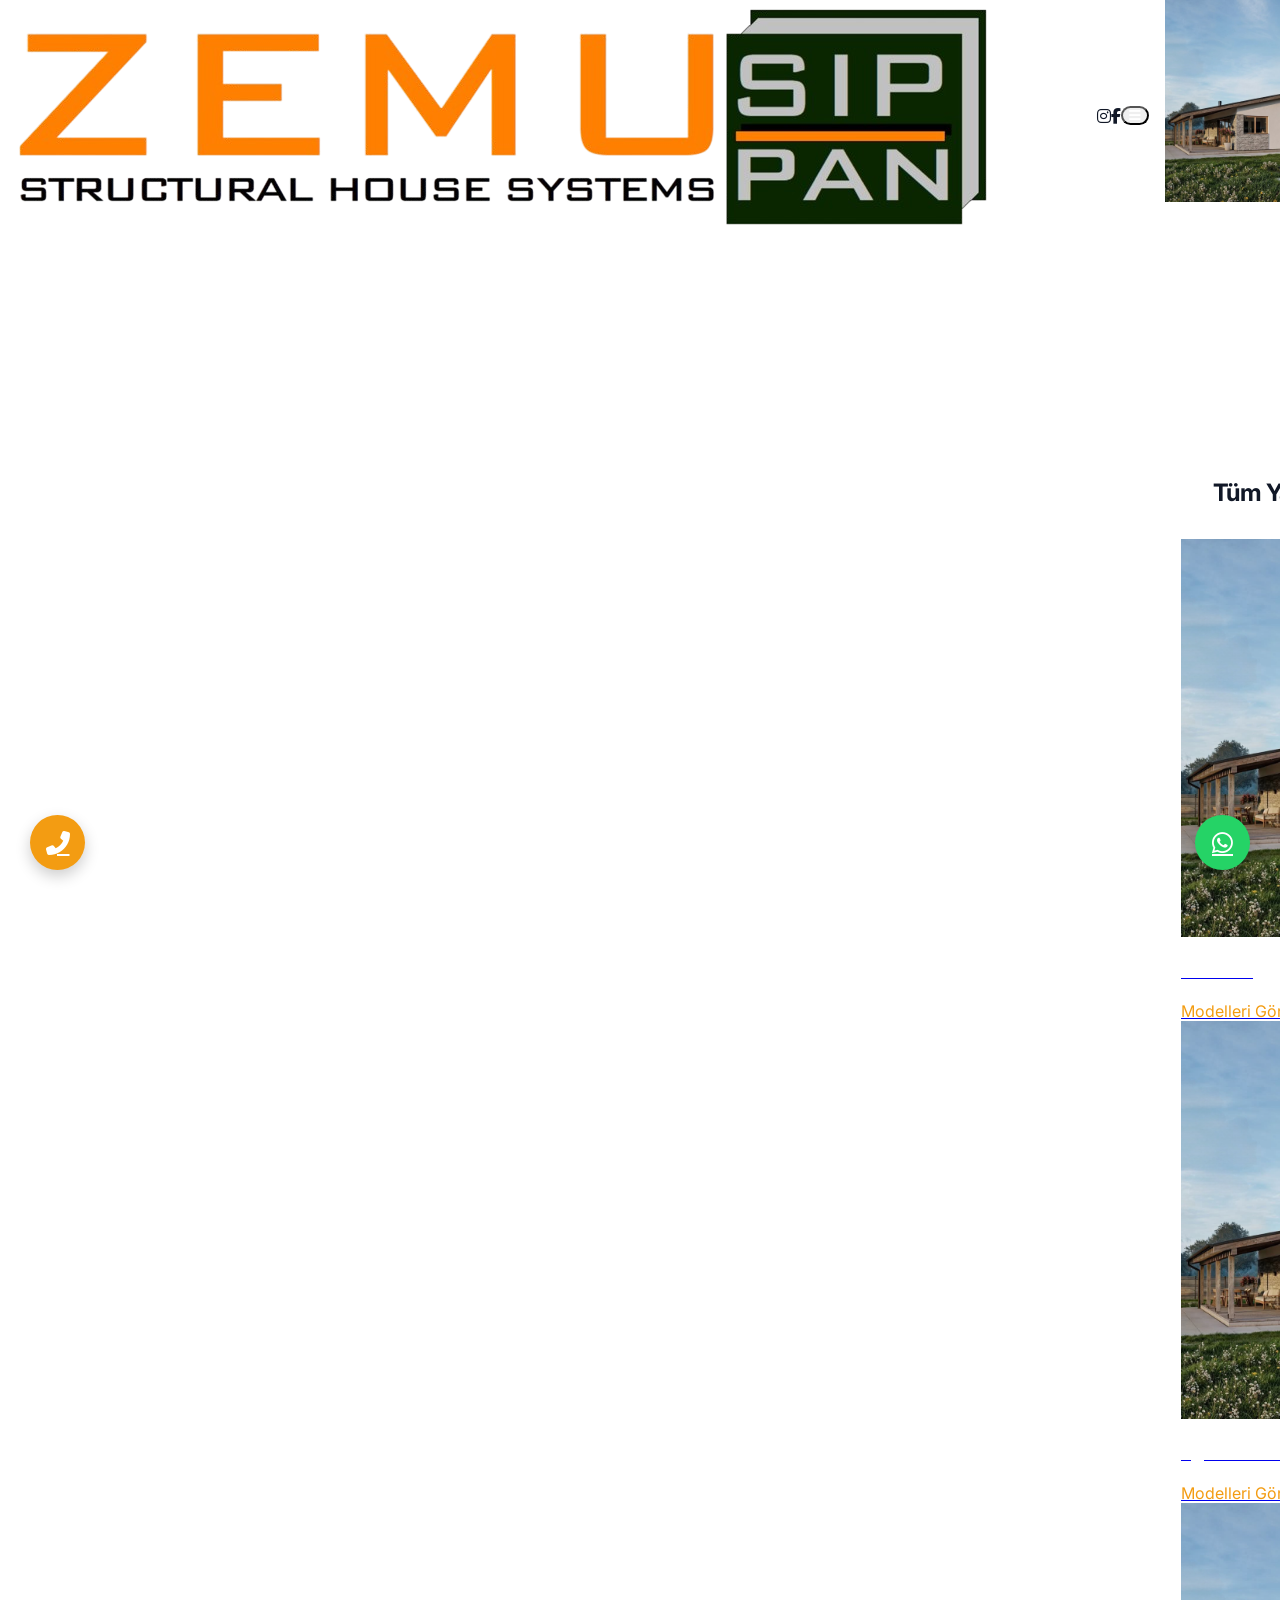
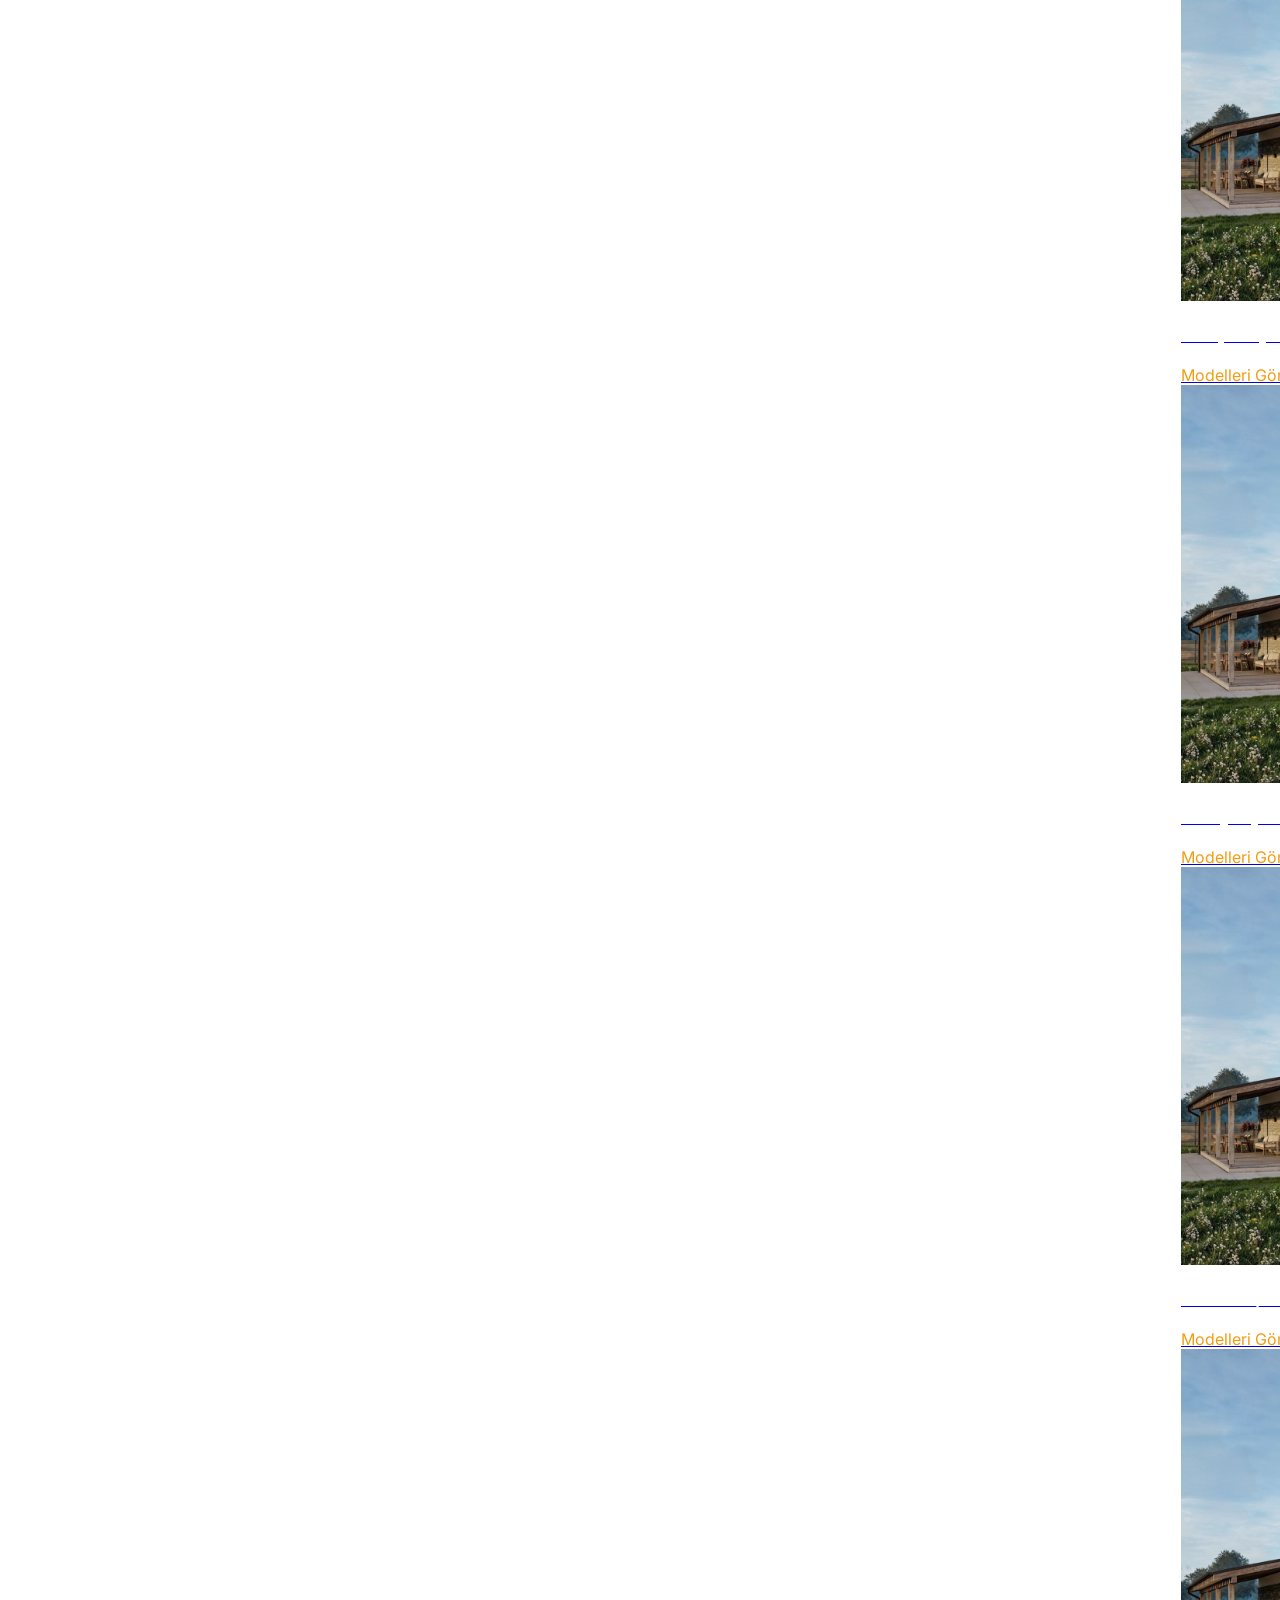
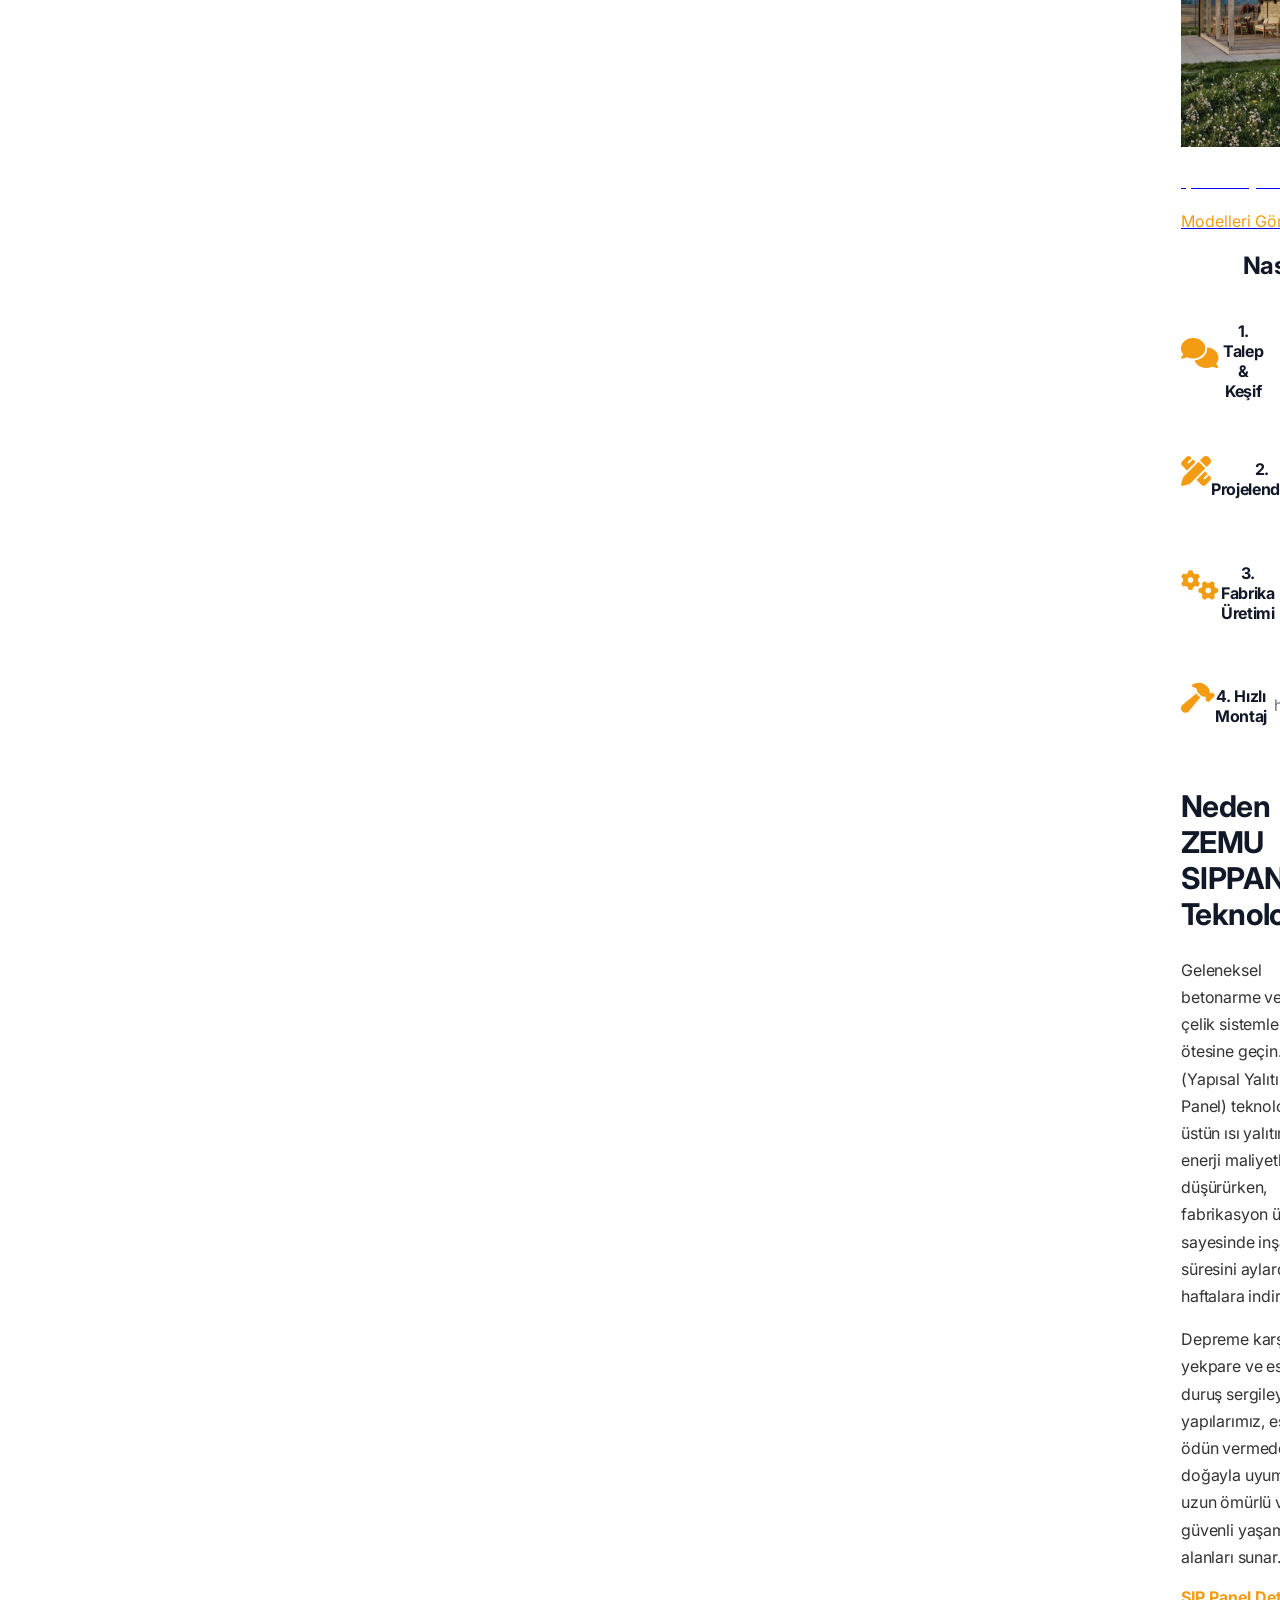
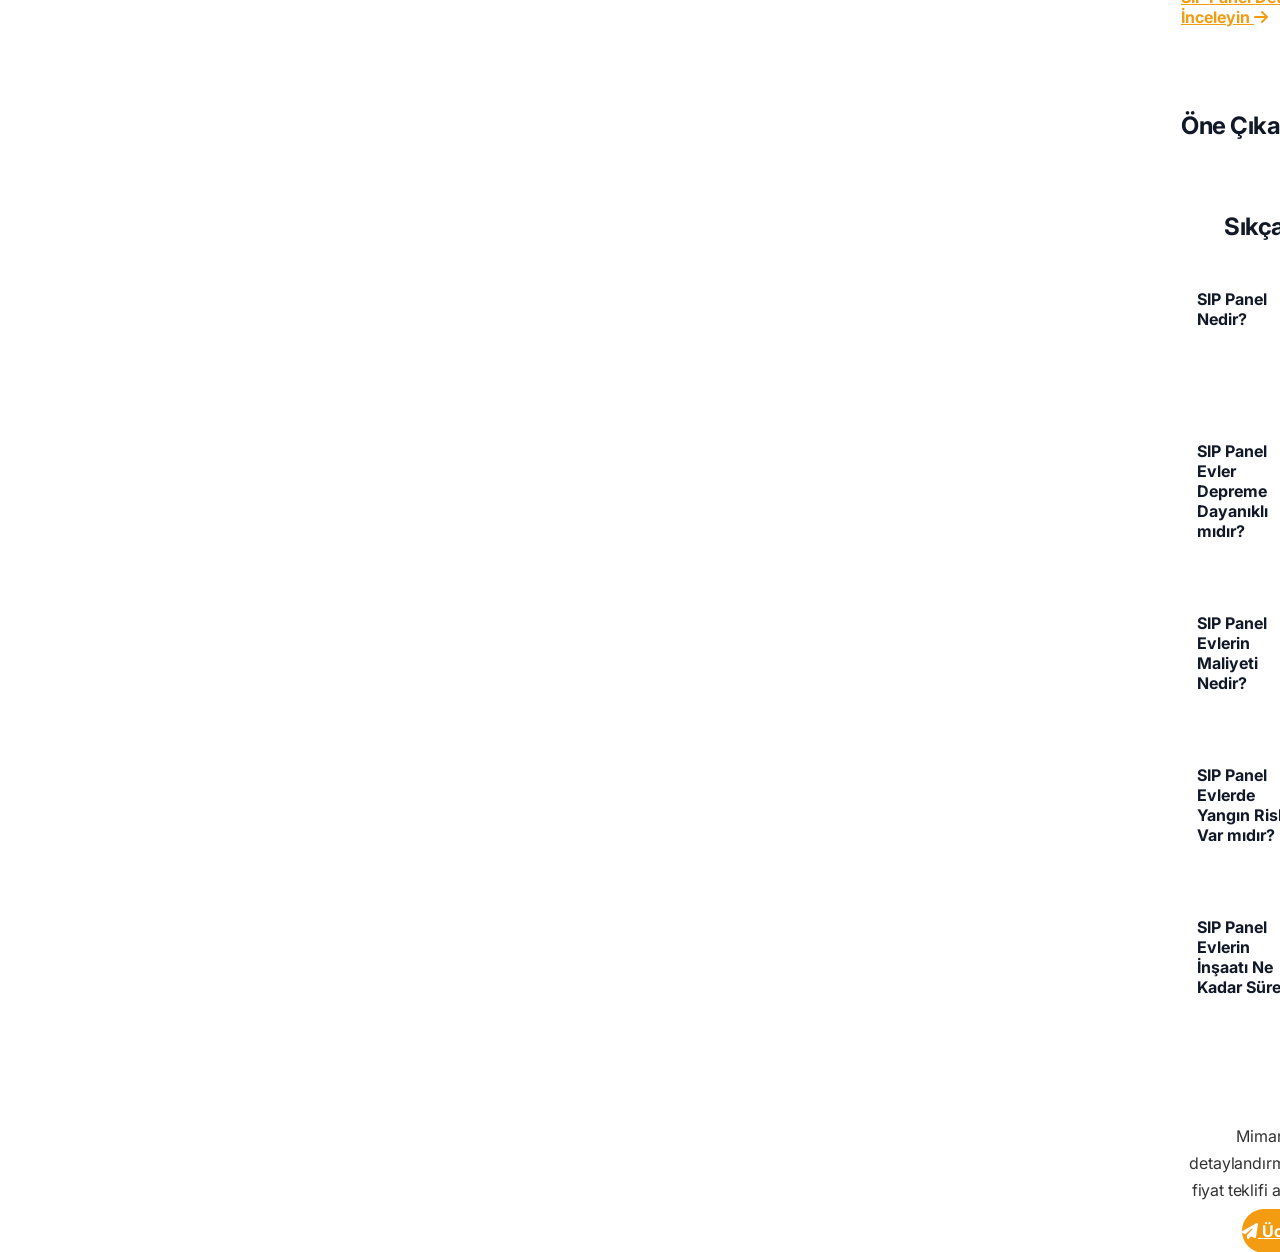
==== commit 8b72ab57: "Add files via upload" ====
--- a/index.html
+++ b/index.html
@@ -46,19 +46,20 @@
     <link href="https://fonts.googleapis.com/css2?family=Inter:wght@300;400;500;600;700;800;900&display=swap" rel="stylesheet">
     <link rel="stylesheet" href="https://cdnjs.cloudflare.com/ajax/libs/font-awesome/6.4.0/css/all.min.css">
     
-    <!-- Google Analytics -->
-    <script async src="https://www.googletagmanager.com/gtag/js?id=G-YOUR_GA_ID"></script>
+    <!-- Google Analytics — Gerçek GA ID (G-XXXXXXXXXX) alındığında bu blok yorumdan çıkarılacak.
+         KVKK uyumluluğu: consent varsayılan kapalı, çerez onayı ile açılır.
+    <script async src="https://www.googletagmanager.com/gtag/js?id=G-XXXXXXXXXX"></script>
     <script>
         window.dataLayer = window.dataLayer || [];
         function gtag(){dataLayer.push(arguments);}
         gtag('js', new Date());
-        // KVKK uyumluluğu: Varsayılan olarak analytics kapalı
         gtag('consent', 'default', {
             'analytics_storage': 'denied',
             'ad_storage': 'denied'
         });
-        gtag('config', 'G-YOUR_GA_ID', { 'anonymize_ip': true });
+        gtag('config', 'G-XXXXXXXXXX', { 'anonymize_ip': true });
     </script>
+    -->
     <script src="https://cdn.tailwindcss.com"></script>
     <script src="tailwind-fallback.js"></script>
     <script>
@@ -106,8 +107,8 @@
         /* Kategori 4.2: Gelişmiş Zincirleme Animasyonlar */
         .reveal-element {
             opacity: 0;
-            transform: translateY(24px);
-            transition: opacity 0.45s cubic-bezier(0.25, 1, 0.5, 1), transform 0.45s cubic-bezier(0.25, 1, 0.5, 1);
+            transform: translateY(20px);
+            transition: opacity 0.7s cubic-bezier(0.22, 1, 0.36, 1), transform 0.7s cubic-bezier(0.22, 1, 0.36, 1);
             will-change: opacity, transform;
         }
         .reveal-visible {
@@ -115,10 +116,10 @@
             transform: translateY(0);
         }
         
-        .delay-100 { transition-delay: 30ms; }
-        .delay-200 { transition-delay: 60ms; }
-        .delay-300 { transition-delay: 90ms; }
-        .delay-400 { transition-delay: 120ms; }
+        .delay-100 { transition-delay: 40ms; }
+        .delay-200 { transition-delay: 80ms; }
+        .delay-300 { transition-delay: 120ms; }
+        .delay-400 { transition-delay: 160ms; }
         
         .floating-btn {
             position: fixed; z-index: 50;
@@ -147,9 +148,10 @@
         .btn-scroll-top.visible { opacity: 1; visibility: visible; transform: translateY(0); }
         .btn-scroll-top:hover { background-color: #2ecc71; }
 
-        #app-content { transition: opacity 0.3s ease-in-out, transform 0.3s ease-in-out; }
-        .page-fade-out { opacity: 0; transform: translateY(10px); }
-        .page-fade-in { opacity: 1; transform: translateY(0); }
+        /* Rahatlatıcı sayfa geçişi: nazik çıkış, yumuşak ve ferah giriş */
+        #app-content { will-change: opacity, transform; }
+        .page-fade-out { opacity: 0; transform: translateY(8px); transition: opacity 0.3s cubic-bezier(0.4, 0, 0.2, 1), transform 0.3s cubic-bezier(0.4, 0, 0.2, 1); }
+        .page-fade-in { opacity: 1; transform: translateY(0); transition: opacity 0.65s cubic-bezier(0.22, 1, 0.36, 1), transform 0.65s cubic-bezier(0.22, 1, 0.36, 1); }
 
         .modal-overlay {
             position: fixed; top: 0; left: 0; right: 0; bottom: 0;
@@ -267,7 +269,7 @@
         }
         
         /* Kategori 3.1: Sekmeli (Tab) Görünüm İçin Stiller */
-        .tab-content { display: none; animation: fadeIn 0.4s ease-out forwards; }
+        .tab-content { display: none; animation: fadeIn 0.55s cubic-bezier(0.22, 1, 0.36, 1) forwards; }
         .tab-content.active { display: block; }
         @keyframes fadeIn { from { opacity: 0; transform: translateY(10px); } to { opacity: 1; transform: translateY(0); } }
 
@@ -345,7 +347,7 @@
         .floating-btn:hover { animation: none; transform: scale(1.12) rotate(5deg); }
 
         /* Header geçişinde smooth blur (glassmorphism) */
-        #main-header { transition: background-color 0.4s ease, backdrop-filter 0.4s ease, box-shadow 0.4s ease, border-color 0.4s ease; }
+        #main-header { transition: background-color 0.5s ease, backdrop-filter 0.5s ease, box-shadow 0.5s ease, border-color 0.5s ease; }
 
         /* Görsel hover'da zoom container */
         .img-zoom-container { overflow: hidden; }
@@ -353,8 +355,8 @@
         .img-zoom-container:hover img { transform: scale(1.06); }
 
         /* Modal / Lightbox gelişmiş geçişler */
-        .modal-overlay { transition: opacity 0.35s cubic-bezier(0.25, 1, 0.5, 1), visibility 0.35s; }
-        .modal-overlay > div { transition: transform 0.4s cubic-bezier(0.16, 1, 0.3, 1), opacity 0.3s ease; }
+        .modal-overlay { transition: opacity 0.45s cubic-bezier(0.22, 1, 0.36, 1), visibility 0.45s; }
+        .modal-overlay > div { transition: transform 0.5s cubic-bezier(0.22, 1, 0.36, 1), opacity 0.4s ease; }
 
         /* Toast mesajı gelişmiş */
         #toast-message {
@@ -374,10 +376,10 @@
         @keyframes fadeInUp { from { opacity: 0; transform: translateY(20px); } to { opacity: 1; transform: translateY(0); } }
 
         /* Mobil menü overlay gelişmiş blur */
-        .vg-overlay { transition: opacity 0.45s cubic-bezier(0.25, 1, 0.5, 1), visibility 0.45s; }
+        .vg-overlay { transition: opacity 0.55s cubic-bezier(0.22, 1, 0.36, 1), visibility 0.55s; }
 
         /* Accordion smooth geçiş */
-        .accordion-content { transition: grid-template-rows 0.35s cubic-bezier(0.16, 1, 0.3, 1), opacity 0.25s ease-out, margin-top 0.3s ease; }
+        .accordion-content { transition: grid-template-rows 0.5s cubic-bezier(0.22, 1, 0.36, 1), opacity 0.4s ease-out, margin-top 0.4s ease; }
 
         /* Prefers-reduced-motion desteği (erişilebilirlik) */
         @media (prefers-reduced-motion: reduce) {
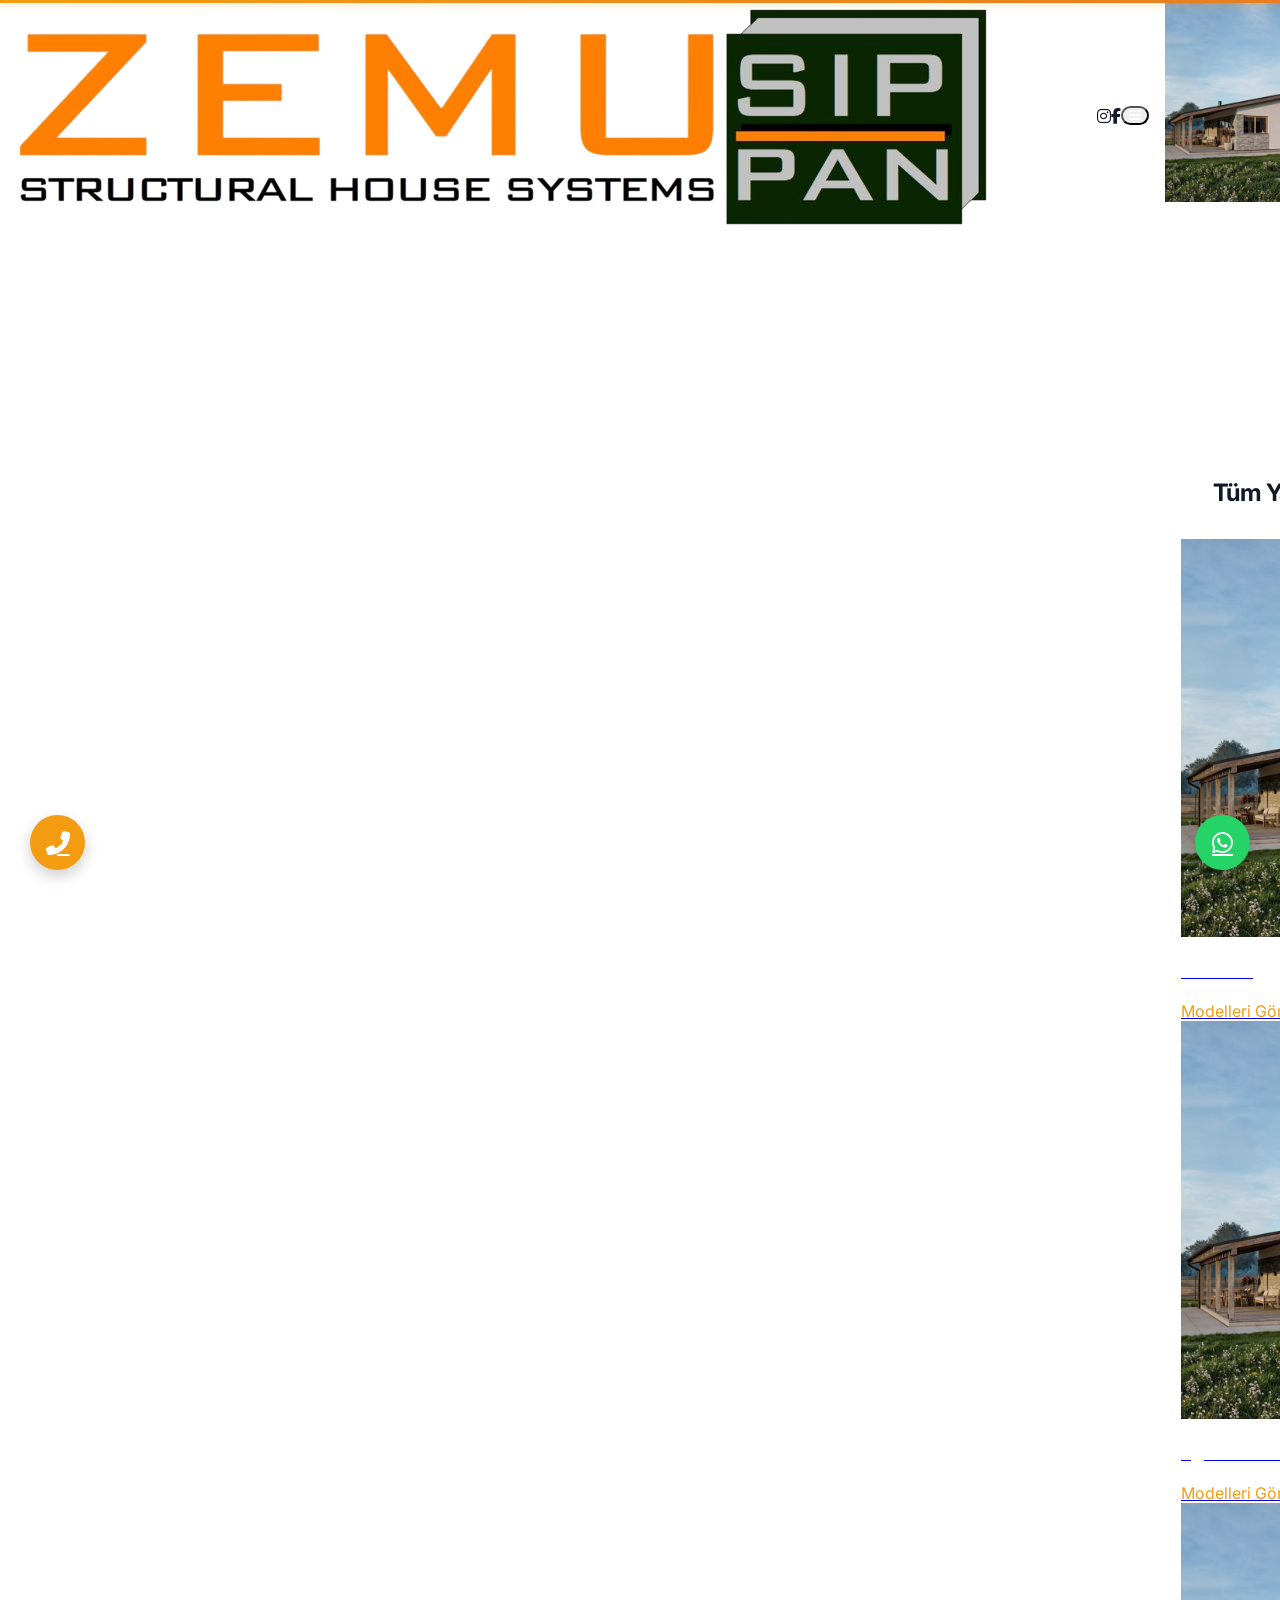
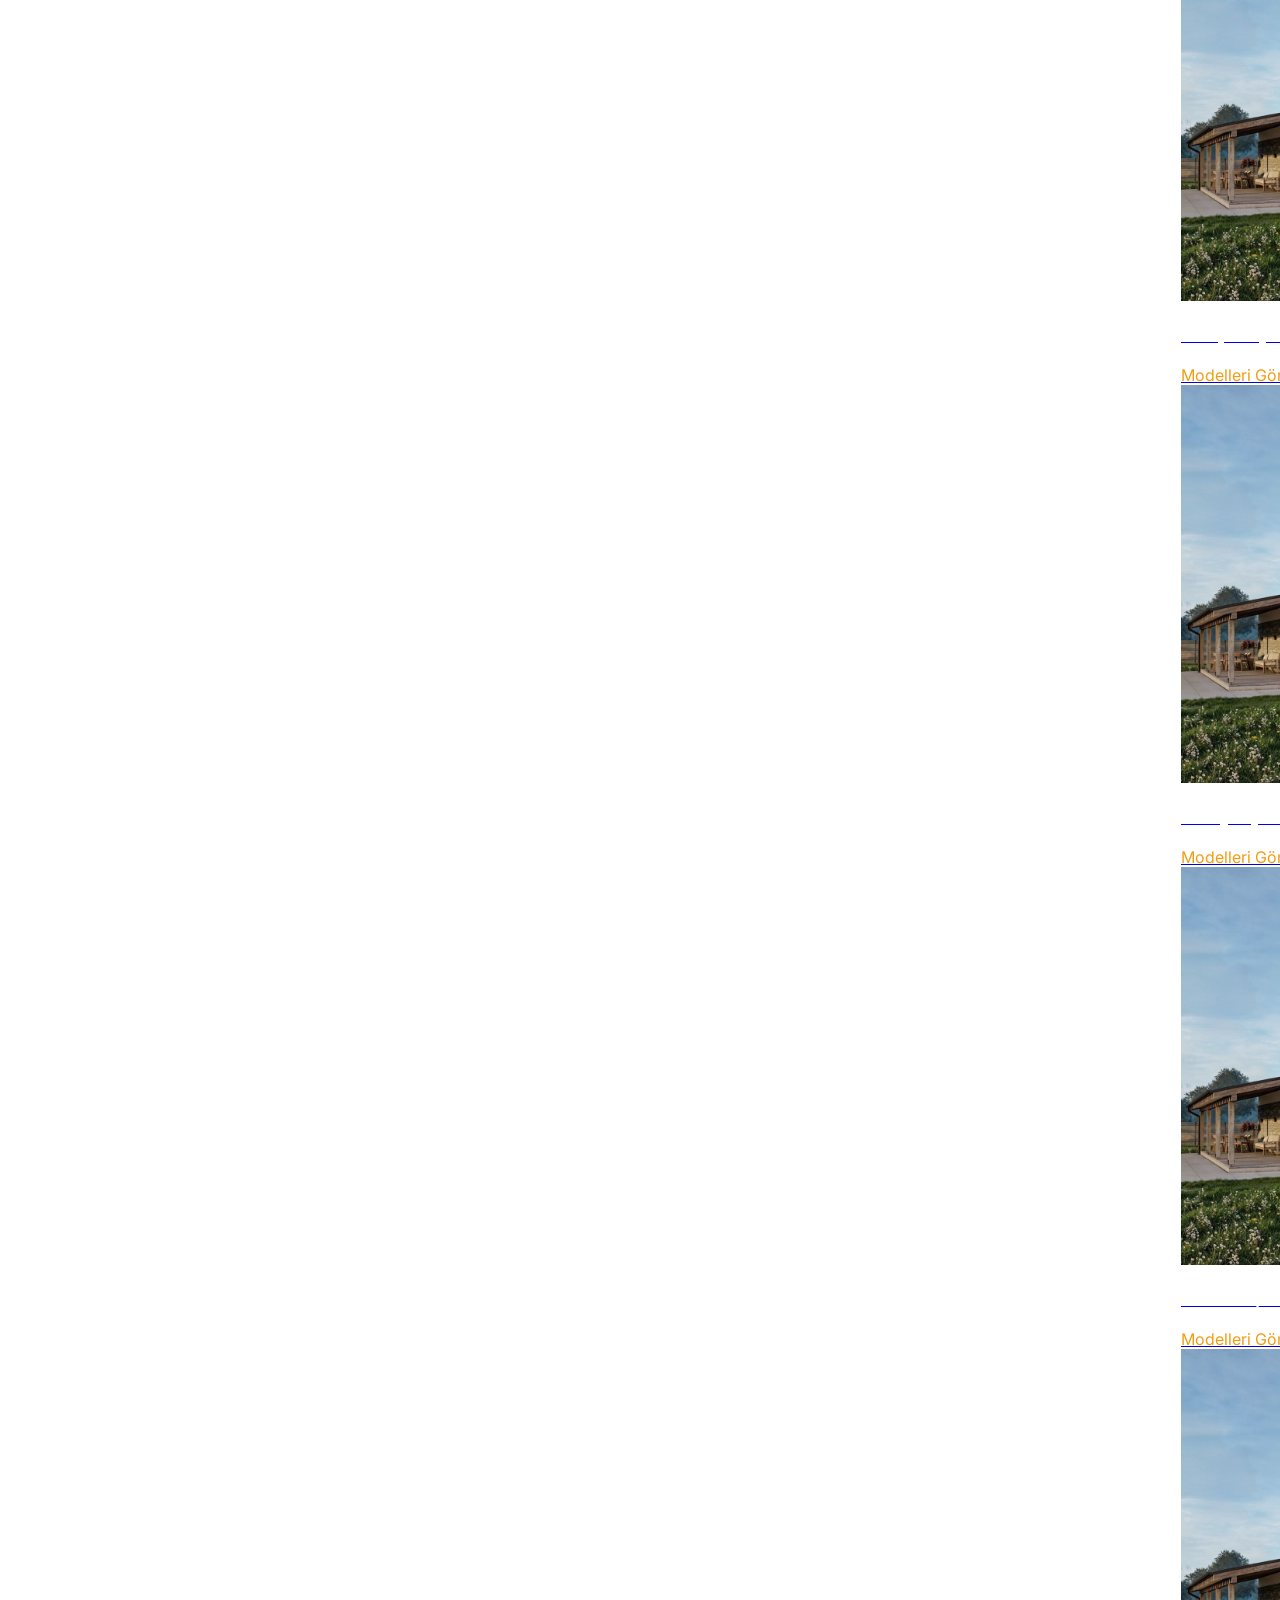
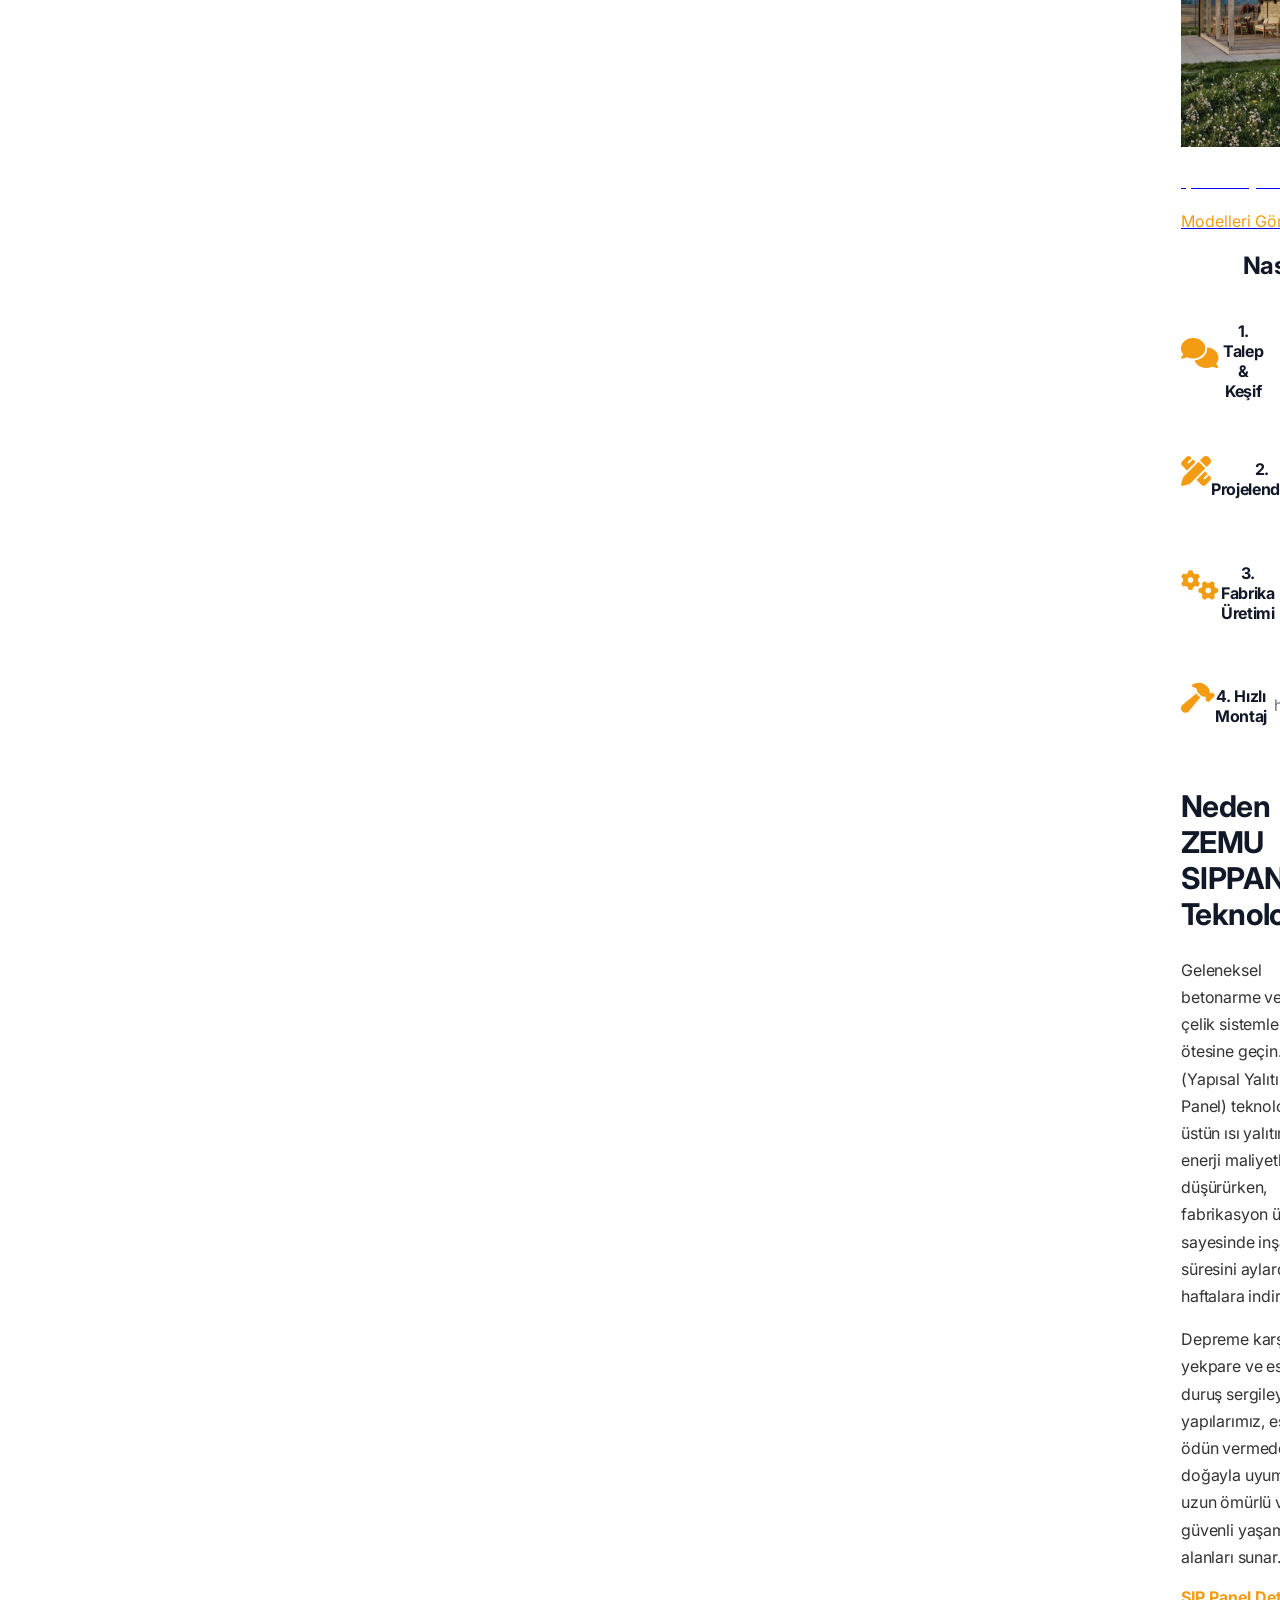
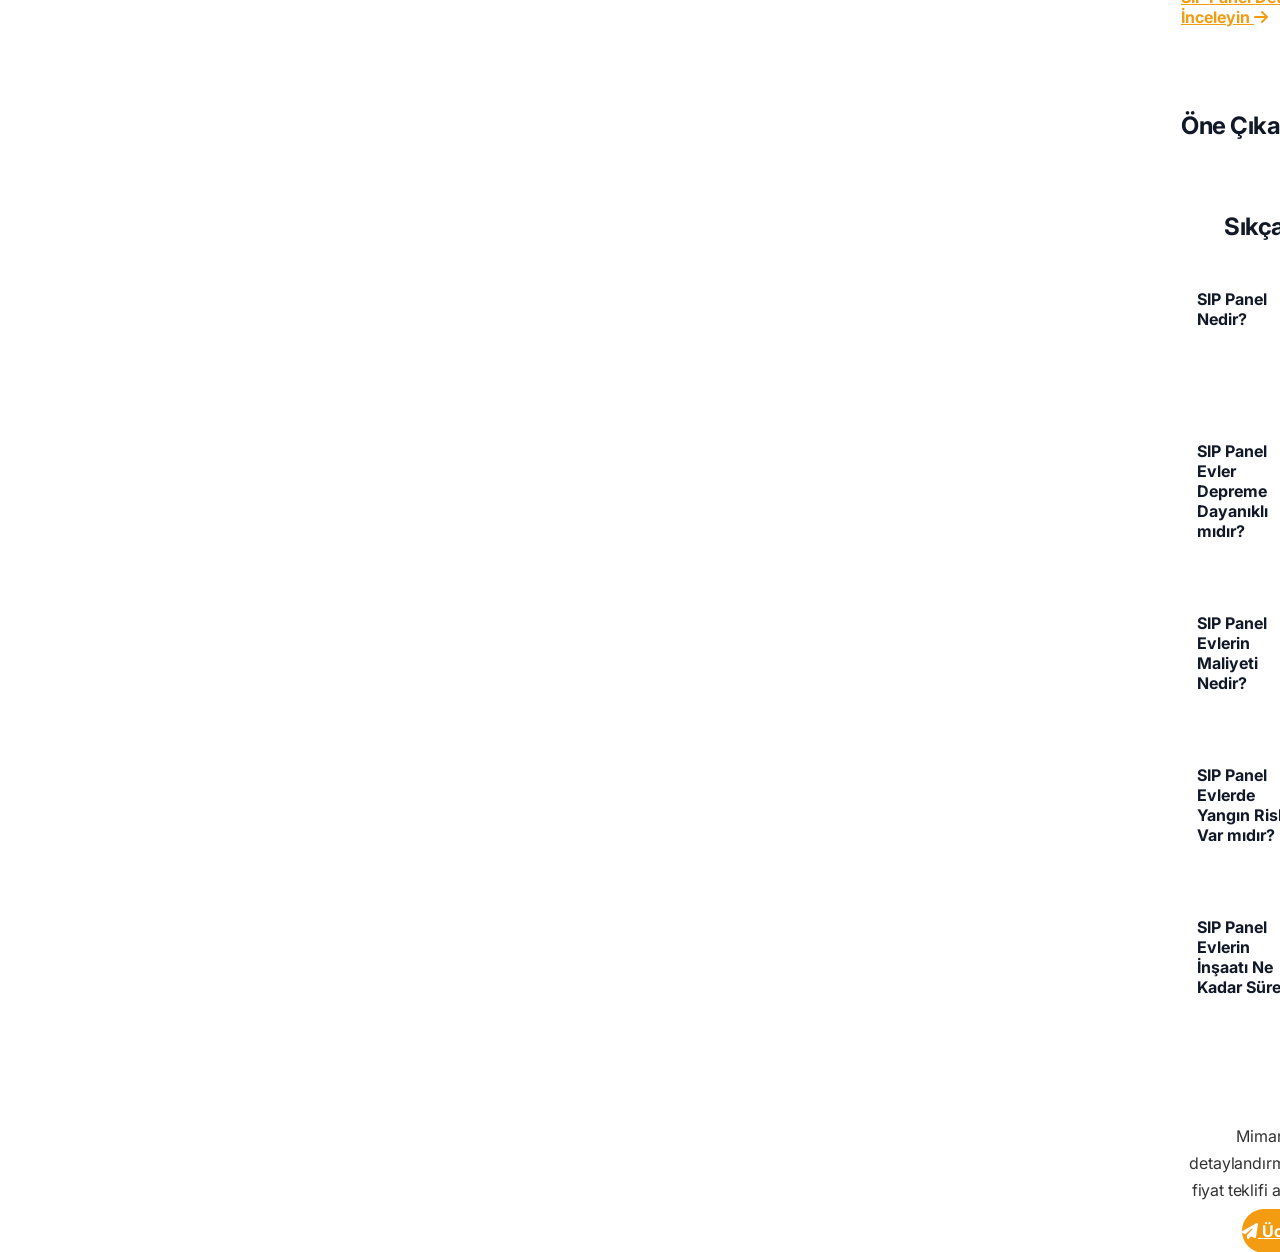
==== commit 4999c2b0: "Add files via upload" ====
--- a/index.html
+++ b/index.html
@@ -102,7 +102,8 @@
             0%, 100% { box-shadow: 0 0 0 0 rgba(243, 156, 18, 0.5); transform: scale(1); }
             50% { box-shadow: 0 0 0 10px rgba(243, 156, 18, 0); transform: scale(1.02); }
         }
-        .cta-pulse { animation: pulse-soft 3s infinite cubic-bezier(0.66, 0, 0, 1); }
+        .cta-pulse { animation: pulse-soft 3s cubic-bezier(0.66, 0, 0, 1) 2; }
+        .cta-pulse:hover { animation: none; transform: scale(1.03); }
 
         /* Kategori 4.2: Gelişmiş Zincirleme Animasyonlar */
         .reveal-element {
@@ -314,8 +315,8 @@
         .project-card:hover img { transform: scale(1.08); }
 
         /* Gelişmiş buton efektleri — ripple benzeri */
-        .btn-press { transition: transform 0.18s cubic-bezier(0.4, 0, 0.2, 1), box-shadow 0.2s ease; cursor: pointer; position: relative; overflow: hidden; }
-        .btn-press:active { transform: scale(0.94); }
+        .btn-press { transition: transform 0.15s cubic-bezier(0.22, 1, 0.36, 1), box-shadow 0.2s ease; cursor: pointer; position: relative; overflow: hidden; }
+        .btn-press:active { transform: scale(0.96); }
         .btn-press::after {
             content: ''; position: absolute; top: 50%; left: 50%;
             width: 0; height: 0; border-radius: 50%;
@@ -334,7 +335,8 @@
             0%, 100% { box-shadow: 0 0 0 0 rgba(243, 156, 18, 0.45); transform: scale(1); }
             50% { box-shadow: 0 0 0 14px rgba(243, 156, 18, 0); transform: scale(1.015); }
         }
-        .cta-pulse { animation: pulse-soft 3.5s infinite cubic-bezier(0.66, 0, 0, 1); }
+        .cta-pulse { animation: pulse-soft 3.5s cubic-bezier(0.66, 0, 0, 1) 2; }
+        .cta-pulse:hover { animation: none; transform: scale(1.03); }
 
         /* Floating butonlar — sürekli hafif nefes alma */
         @keyframes float-breathe {
@@ -402,18 +404,33 @@
             transition: width 0.1s linear;
         }
 
-        /* MOUSE CLICK RIPPLE — tıklamada dalga efekti */
+        /* MOUSE CLICK RIPPLE — yalnızca etkileşimli öğelerde, öğe içine hapsolmuş */
         .click-ripple {
-            position: fixed; border-radius: 50%;
-            background: radial-gradient(circle, rgba(243,156,18,0.4) 0%, rgba(243,156,18,0) 70%);
+            position: absolute; border-radius: 50%;
+            background: radial-gradient(circle, rgba(243,156,18,0.28) 0%, rgba(243,156,18,0) 70%);
             transform: translate(-50%, -50%) scale(0);
-            animation: clickRipple 0.6s ease-out forwards;
-            pointer-events: none; z-index: 99999;
+            animation: clickRipple 0.45s ease-out forwards;
+            pointer-events: none; z-index: 3;
             width: 40px; height: 40px;
         }
         @keyframes clickRipple {
             0% { transform: translate(-50%, -50%) scale(0); opacity: 1; }
-            100% { transform: translate(-50%, -50%) scale(5); opacity: 0; }
+            100% { transform: translate(-50%, -50%) scale(1); opacity: 0; }
+        }
+
+        /* Dokunmatik: 300ms dokunma gecikmesi yok, tap highlight kapalı */
+        a, button, summary, .btn-press { touch-action: manipulation; -webkit-tap-highlight-color: transparent; }
+
+        /* Kategori kartları — yumuşak lift (translate: reveal transform ile çakışmaz) */
+        #categories-section a.reveal-element {
+            transition: opacity 0.9s cubic-bezier(0.16, 1, 0.3, 1), transform 0.9s cubic-bezier(0.16, 1, 0.3, 1), translate 0.35s cubic-bezier(0.22, 1, 0.36, 1), box-shadow 0.35s cubic-bezier(0.22, 1, 0.36, 1);
+        }
+        #categories-section a.img-zoom-container:hover { translate: 0 -6px; box-shadow: 0 22px 45px -16px rgba(0,0,0,0.35); }
+
+        /* Scroll progress — modern tarayıcıda CSS-native (JS fallback korunur) */
+        @supports (animation-timeline: scroll()) {
+            #scroll-progress { width: 100% !important; transform-origin: 0 50%; animation: progressGrowX linear both; animation-timeline: scroll(root block); }
+            @keyframes progressGrowX { from { transform: scaleX(0); } to { transform: scaleX(1); } }
         }
     </style>
 </head>
@@ -463,6 +480,8 @@
                     .catch(error => console.error('ServiceWorker kaydı başarısız:', error));
             });
         }
+        
+        // Admin panel: dogrudan /admin/index.html adresinden acilir (guvenlik icin gizli kisayol kaldirildi)
     </script>
 
     <script type="module" src="app.js"></script>
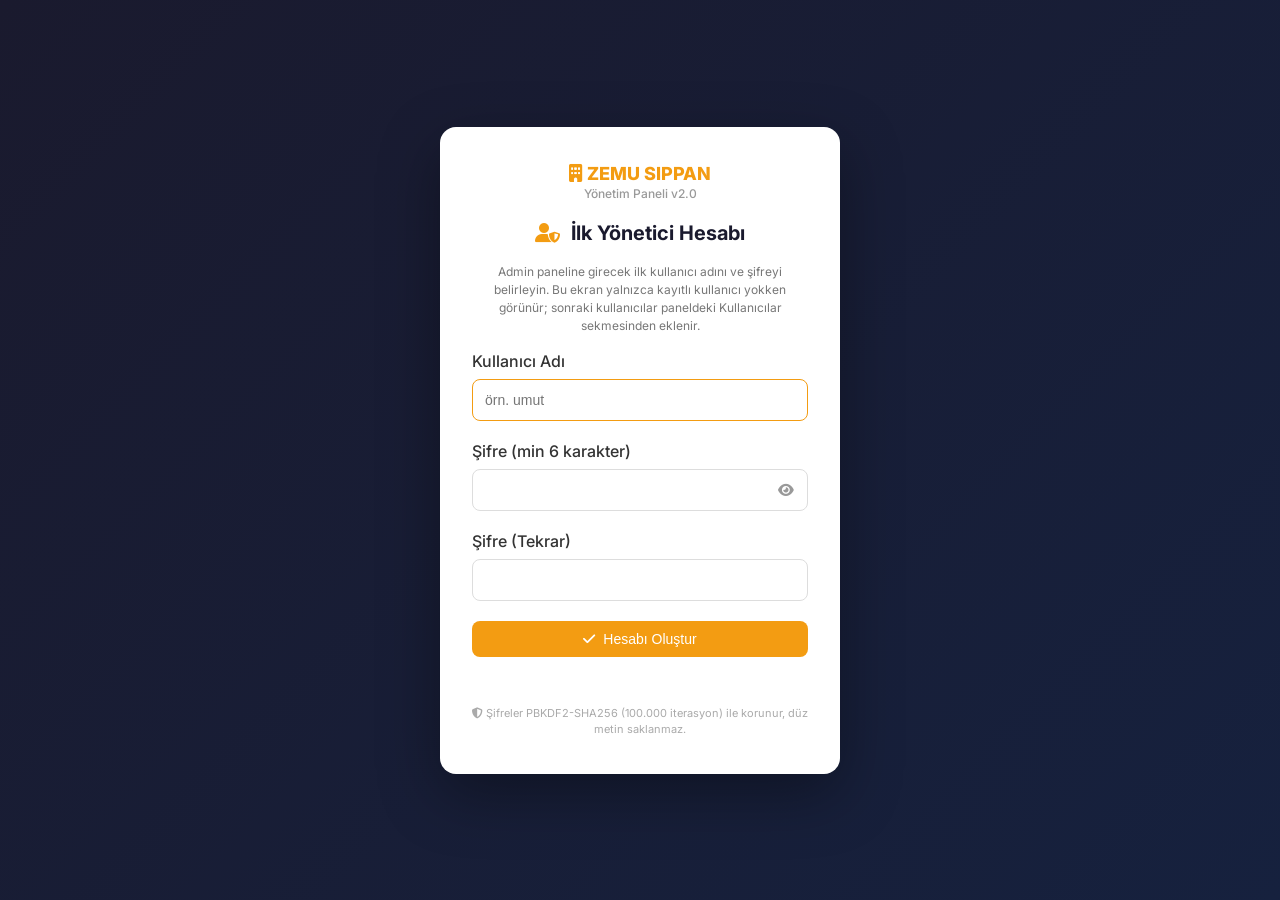
==== commit 22e39a93: "Add files via upload" ====
--- a/index.html
+++ b/index.html
@@ -1,489 +1,263 @@
-<!DOCTYPE html>
-<html lang="tr" class="scroll-smooth">
-<head>
-    <meta charset="UTF-8">
-    <meta name="viewport" content="width=device-width, initial-scale=1.0, maximum-scale=5.0">
-    <title>ZEMU SIPPAN Structures House Systems</title>
-    <meta id="meta-desc" name="description" content="Lüks ve Minimalizmin Birleşimi. SIP Panel teknolojisiyle hayalinizdeki yapıya hızla kavuşun.">
-    
-    <!-- PWA Meta Etiketleri -->
-    <link rel="manifest" href="./manifest.json">
-    <meta name="theme-color" content="#0a0a0a">
-    <meta name="mobile-web-app-capable" content="yes">
-    <meta name="apple-mobile-web-app-status-bar-style" content="black-translucent">
-    <meta name="apple-mobile-web-app-title" content="ZEMU SIPPAN">
-    <link rel="apple-touch-icon" href="./images/logo.png">
-    <link rel="icon" type="image/png" href="./images/logo.png">
-    
-    <!-- Dinamik OG, Twitter ve SEO Etiketleri -->
-    <meta property="og:type" content="website">
-    <meta id="og-url" property="og:url" content="https://zemusippan.com/">
-    <meta id="og-title" property="og:title" content="ZEMU SIPPAN Structures House Systems">
-    <meta id="og-description" property="og:description" content="Lüks ve Minimalizmin Birleşimi. SIP Panel teknolojisiyle hayalinizdeki yapıya hızla kavuşun.">
-    <meta id="og-image" property="og:image" content="https://zemusippan.com/images/logo.png">
-    <meta name="twitter:title" content="ZEMU SIPPAN Structures House Systems">
-    <meta name="twitter:description" content="Lüks ve Minimalizmin Birleşimi. SIP Panel teknolojisiyle hayalinizdeki yapıya hızla kavuşun.">
-    <meta name="twitter:image" content="https://zemusippan.com/images/logo.png">
-    
-    <!-- Ek SEO Meta Etiketleri -->
-    <meta name="robots" content="index, follow, max-image-preview:large, max-snippet:-1, max-video-preview:-1">
-    <meta name="googlebot" content="index, follow">
-    <meta name="revisit-after" content="7 days">
-    <meta name="author" content="ZEMU SIPPAN Structures">
-    <meta name="publisher" content="ZEMU SIPPAN Structures">
-    <meta name="copyright" content="© 2026 ZEMU SIPPAN Structures">
-    <meta name="keywords" content="SIP panel, prefabrik ev, yapısal yalıtımlı panel, lüks ev, minimalist ev, enerji verimli ev, depreme dayanıklı ev, ZEMU SIPPAN, Türkiye">
-    
-    <link id="canonical-link" rel="canonical" href="https://zemusippan.com/">
-    <link id="alternate-tr" rel="alternate" hreflang="tr" href="https://zemusippan.com/">
-    <link id="alternate-en" rel="alternate" hreflang="en" href="https://zemusippan.com/">
-    
-    <!-- Yapısal Veri (Schema.org / JSON-LD) -->
-    <script id="schema-ld" type="application/ld+json"></script>
-    
-    <link rel="preconnect" href="https://fonts.googleapis.com">
-    <link rel="preconnect" href="https://fonts.gstatic.com" crossorigin>
-    <link href="https://fonts.googleapis.com/css2?family=Inter:wght@300;400;500;600;700;800;900&display=swap" rel="stylesheet">
-    <link rel="stylesheet" href="https://cdnjs.cloudflare.com/ajax/libs/font-awesome/6.4.0/css/all.min.css">
-    
-    <!-- Google Analytics — Gerçek GA ID (G-XXXXXXXXXX) alındığında bu blok yorumdan çıkarılacak.
-         KVKK uyumluluğu: consent varsayılan kapalı, çerez onayı ile açılır.
-    <script async src="https://www.googletagmanager.com/gtag/js?id=G-XXXXXXXXXX"></script>
-    <script>
-        window.dataLayer = window.dataLayer || [];
-        function gtag(){dataLayer.push(arguments);}
-        gtag('js', new Date());
-        gtag('consent', 'default', {
-            'analytics_storage': 'denied',
-            'ad_storage': 'denied'
-        });
-        gtag('config', 'G-XXXXXXXXXX', { 'anonymize_ip': true });
-    </script>
-    -->
-    <script src="https://cdn.tailwindcss.com"></script>
-    <script src="tailwind-fallback.js"></script>
-    <script>
-        tailwind.config = {
-            theme: {
-                extend: {
-                    fontFamily: { sans: ['Inter', 'sans-serif'] },
-                    colors: {
-                        brand: {
-                            orange: '#f39c12', dark: '#0a0a0a', light: '#f8f9fa', gray: '#e5e7eb', green: '#2ecc71' 
-                        }
-                    }
-                }
-            }
-        }
-    </script>
-
-    <style>
-        /* Kategori 1.3: Başlıkların Menü (Header) Altında Kalması Çözümü */
-        html { scroll-padding-top: 100px; }
-        
-        body { font-family: 'Inter', sans-serif; background-color: #ffffff; color: #333; overflow-x: hidden; }
-        body.menu-open { overflow: hidden; height: 100vh; }
-        
-        /* Kategori 4.1: Okunabilirlik ve Boşluk Oranları (Genel İyileştirme) */
-        p { line-height: 1.7; letter-spacing: -0.01em; }
-        h1, h2, h3, h4, h5, h6 { letter-spacing: -0.02em; }
-        
-        .no-scrollbar::-webkit-scrollbar { display: none; }
-        .no-scrollbar { -ms-overflow-style: none; scrollbar-width: none; }
-        .break-words { overflow-wrap: break-word; word-wrap: break-word; hyphens: auto; }
-        
-        .project-card { transition: all 0.4s cubic-bezier(0.175, 0.885, 0.32, 1.275); }
-        .project-card:hover { transform: translateY(-8px); box-shadow: 0 20px 40px rgba(0,0,0,0.12); }
-        
-        .btn-press { transition: transform 0.15s cubic-bezier(0.4, 0, 0.2, 1); cursor: pointer; }
-        .btn-press:active { transform: scale(0.95); }
-        
-        @keyframes pulse-soft {
-            0%, 100% { box-shadow: 0 0 0 0 rgba(243, 156, 18, 0.5); transform: scale(1); }
-            50% { box-shadow: 0 0 0 10px rgba(243, 156, 18, 0); transform: scale(1.02); }
-        }
-        .cta-pulse { animation: pulse-soft 3s cubic-bezier(0.66, 0, 0, 1) 2; }
-        .cta-pulse:hover { animation: none; transform: scale(1.03); }
-
-        /* Kategori 4.2: Gelişmiş Zincirleme Animasyonlar */
-        .reveal-element {
-            opacity: 0;
-            transform: translateY(20px);
-            transition: opacity 0.7s cubic-bezier(0.22, 1, 0.36, 1), transform 0.7s cubic-bezier(0.22, 1, 0.36, 1);
-            will-change: opacity, transform;
-        }
-        .reveal-visible {
-            opacity: 1;
-            transform: translateY(0);
-        }
-        
-        .delay-100 { transition-delay: 40ms; }
-        .delay-200 { transition-delay: 80ms; }
-        .delay-300 { transition-delay: 120ms; }
-        .delay-400 { transition-delay: 160ms; }
-        
-        .floating-btn {
-            position: fixed; z-index: 50;
-            width: 55px; height: 55px; border-radius: 50%;
-            display: flex; align-items: center; justify-content: center;
-            color: white; font-size: 24px; box-shadow: 0 6px 15px rgba(0,0,0,0.2);
-            transition: transform 0.3s cubic-bezier(0.175, 0.885, 0.32, 1.275), background-color 0.3s;
-        }
-        .floating-btn:hover { transform: scale(1.1) rotate(5deg); }
-        .floating-btn:active { transform: scale(0.9); }
-        
-        .btn-call { left: 20px; bottom: 20px; background-color: #f39c12; }
-        .btn-chat { right: 20px; bottom: 20px; background-color: #25D366; z-index: 51; }
-        
-        @media (min-width: 768px) {
-            .btn-call { bottom: 30px; left: 30px; }
-            .btn-chat { bottom: 30px; right: 30px; }
-        }
-
-        .btn-scroll-top { 
-            right: 20px; bottom: 90px; 
-            background-color: #0a0a0a; opacity: 0; visibility: hidden; 
-            transform: translateY(20px); width: 45px; height: 45px; font-size: 18px; z-index: 50; 
-        }
-        @media (min-width: 768px) { .btn-scroll-top { right: 30px; bottom: 100px; width: 50px; height: 50px;} }
-        .btn-scroll-top.visible { opacity: 1; visibility: visible; transform: translateY(0); }
-        .btn-scroll-top:hover { background-color: #2ecc71; }
-
-        /* Rahatlatıcı sayfa geçişi: nazik çıkış, yumuşak ve ferah giriş */
-        #app-content { will-change: opacity, transform; }
-        .page-fade-out { opacity: 0; transform: translateY(8px); transition: opacity 0.3s cubic-bezier(0.4, 0, 0.2, 1), transform 0.3s cubic-bezier(0.4, 0, 0.2, 1); }
-        .page-fade-in { opacity: 1; transform: translateY(0); transition: opacity 0.65s cubic-bezier(0.22, 1, 0.36, 1), transform 0.65s cubic-bezier(0.22, 1, 0.36, 1); }
-
-        .modal-overlay {
-            position: fixed; top: 0; left: 0; right: 0; bottom: 0;
-            background: rgba(0,0,0,0.8); display: none;
-            align-items: center; justify-content: center; z-index: 1000; backdrop-filter: blur(8px);
-        }
-        .modal-overlay.active { display: flex; }
-
-        #toast-message {
-            position: fixed; bottom: 40px; left: 50%; transform: translateX(-50%) translateY(100px);
-            background: #0a0a0a; color: white; padding: 16px 32px;
-            border-radius: 50px; font-weight: 600; font-size: 14px;
-            box-shadow: 0 10px 30px rgba(0,0,0,0.3);
-            transition: transform 0.4s cubic-bezier(0.175, 0.885, 0.32, 1.275), opacity 0.4s;
-            opacity: 0; z-index: 1100; pointer-events: none;
-        }
-        #toast-message.show { transform: translateX(-50%) translateY(0); opacity: 1; }
-
-        #lightbox-overlay {
-            position: fixed; top: 0; left: 0; right: 0; bottom: 0;
-            background-color: rgba(0, 0, 0, 0.95);
-            display: flex; justify-content: center; align-items: center;
-            z-index: 9999; opacity: 0; visibility: hidden;
-            transition: opacity 0.3s ease, visibility 0.3s ease; backdrop-filter: blur(10px);
-        }
-        #lightbox-overlay.active { opacity: 1; visibility: visible; }
-        #lightbox-content-wrapper {
-            position: relative;
-            max-width: 90vw;
-            max-height: 85vh;
-            display: flex;
-            justify-content: center;
-            align-items: center;
-        }
-        #lightbox-img {
-            max-width: 100%; 
-            max-height: 85vh; 
-            object-fit: contain;
-            box-shadow: 0 10px 40px rgba(0,0,0,0.4);
-            border-radius: 8px;
-            transform: scale(0.95); 
-            transition: transform 0.4s cubic-bezier(0.175, 0.885, 0.32, 1.275), opacity 0.3s ease;
-            opacity: 0;
-            user-select: none;
-            -webkit-user-drag: none; 
-        }
-        #lightbox-overlay.active #lightbox-img.loaded { transform: scale(1); opacity: 1; }
-        
-        .lightbox-btn {
-            position: absolute; top: 50%; transform: translateY(-50%);
-            background: rgba(0, 0, 0, 0.6); border: 1px solid rgba(255,255,255,0.2); 
-            color: white; width: 44px; height: 44px; border-radius: 50%;
-            display: flex; justify-content: center; align-items: center; font-size: 18px; cursor: pointer; transition: all 0.2s ease;
-            z-index: 10005;
-            backdrop-filter: blur(4px);
-        }
-        @media (min-width: 768px) {
-            .lightbox-btn { width: 54px; height: 54px; font-size: 22px; }
-        }
-        .lightbox-btn:hover { background: #f39c12; border-color: #f39c12; scale: 1.1; }
-        .lightbox-btn:active { scale: 0.9; }
-        #lightbox-prev { left: 15px; }
-        #lightbox-next { right: 15px; }
-        #lightbox-close {
-            position: absolute; top: 20px; right: 20px;
-            background: rgba(0, 0, 0, 0.5); border: 1px solid rgba(255,255,255,0.2); 
-            color: white; width: 44px; height: 44px; border-radius: 50%;
-            display: flex; justify-content: center; align-items: center; font-size: 20px; cursor: pointer; transition: all 0.2s ease;
-            z-index: 10005; 
-            backdrop-filter: blur(4px);
-        }
-        #lightbox-close:hover { background: #e74c3c; border-color: #e74c3c; transform: rotate(90deg); }
-        
-        #lightbox-loader {
-            position: absolute; top: 50%; left: 50%; transform: translate(-50%, -50%);
-            color: #f39c12; font-size: 30px; opacity: 0; visibility: hidden; transition: 0.2s;
-            z-index: 9999;
-        }
-        #lightbox-loader.active { opacity: 1; visibility: visible; }
-
-        .lightbox-counter {
-            position: absolute; bottom: 30px; left: 50%; transform: translateX(-50%);
-            color: white; font-size: 15px; font-weight: 600; letter-spacing: 1px;
-            background: rgba(0,0,0,0.7); padding: 8px 24px; border-radius: 30px;
-        }
-
-        .vg-overlay {
-            position: fixed; top: 0; left: 0; width: 100vw; height: 100vh;
-            background-color: #0a0a0a; z-index: 100; opacity: 0; visibility: hidden;
-            transition: opacity 0.4s ease-in-out, visibility 0.4s ease-in-out;
-            display: flex; flex-direction: column; overflow-y: auto; 
-        }
-        .vg-overlay.active { opacity: 1; visibility: visible; }
-
-        /* Kategori 1.4: Mobil Menü Akordeon Kaymaları Çözümü */
-        .accordion-content {
-            display: grid;
-            grid-template-rows: 0fr;
-            transition: grid-template-rows 0.3s ease-out, opacity 0.2s ease-out;
-            opacity: 0;
-            overflow: hidden; 
-        }
-        .accordion-content.open { grid-template-rows: 1fr; opacity: 1; margin-top: 0.5rem; }
-        .accordion-content > div { overflow: hidden; }
-        
-        /* Kategori 1.1: SSS (Sıkça Sorulan Sorular) Modülü Taşıntısı Çözümü (Columns yerine Grid/Masonry alternatifi) */
-        .faq-grid {
-            display: grid;
-            grid-template-columns: 1fr;
-            gap: 1.5rem;
-            align-items: start;
-        }
-        @media (min-width: 1024px) {
-            .faq-grid { grid-template-columns: repeat(2, 1fr); }
-        }
-        
-        /* Kategori 3.1: Sekmeli (Tab) Görünüm İçin Stiller */
-        .tab-content { display: none; animation: fadeIn 0.55s cubic-bezier(0.22, 1, 0.36, 1) forwards; }
-        .tab-content.active { display: block; }
-        @keyframes fadeIn { from { opacity: 0; transform: translateY(10px); } to { opacity: 1; transform: translateY(0); } }
-
-        /* PROFESYONEL İYİLEŞTİRMELER — Mevcut yapıyı koruyarak */
-        * { -webkit-tap-highlight-color: transparent; }
-        html { -webkit-font-smoothing: antialiased; -moz-osx-font-smoothing: grayscale; }
-        ::-webkit-scrollbar { width: 10px; height: 10px; }
-        ::-webkit-scrollbar-track { background: #f1f1f1; }
-        ::-webkit-scrollbar-thumb { background: #d1d5db; border-radius: 5px; }
-        ::-webkit-scrollbar-thumb:hover { background: #f39c12; }
-        ::selection { background: rgba(243, 156, 18, 0.25); color: #111827; }
-
-        /* Gelişmiş sayfa geçiş animasyonu */
-        #app-content { transition: opacity 0.4s cubic-bezier(0.25, 1, 0.5, 1), transform 0.4s cubic-bezier(0.25, 1, 0.5, 1); }
-        .page-fade-out { opacity: 0; transform: translateY(12px) scale(0.998); }
-        .page-fade-in { opacity: 1; transform: translateY(0) scale(1); }
-
-        /* Gelişmiş reveal-element animasyonları (stagger/zincirleme) */
-        .reveal-element {
-            opacity: 0;
-            transform: translateY(45px);
-            transition: opacity 0.9s cubic-bezier(0.16, 1, 0.3, 1), transform 0.9s cubic-bezier(0.16, 1, 0.3, 1);
-            will-change: opacity, transform;
-        }
-        .reveal-visible { opacity: 1; transform: translateY(0); }
-        .reveal-left { transform: translateX(-45px); }
-        .reveal-right { transform: translateX(45px); }
-        .reveal-left.reveal-visible, .reveal-right.reveal-visible { transform: translateX(0); }
-        .reveal-scale { transform: scale(0.92); }
-        .reveal-scale.reveal-visible { transform: scale(1); }
-
-        .delay-100 { transition-delay: 80ms; }
-        .delay-200 { transition-delay: 160ms; }
-        .delay-300 { transition-delay: 240ms; }
-        .delay-400 { transition-delay: 320ms; }
-        .delay-500 { transition-delay: 400ms; }
-
-        /* Gelişmiş proje kartı efektleri */
-        .project-card { transition: all 0.5s cubic-bezier(0.16, 1, 0.3, 1); will-change: transform, box-shadow; }
-        .project-card:hover { transform: translateY(-10px); box-shadow: 0 25px 50px -12px rgba(0,0,0,0.18); }
-        .project-card img { transition: transform 0.7s cubic-bezier(0.16, 1, 0.3, 1); }
-        .project-card:hover img { transform: scale(1.08); }
-
-        /* Gelişmiş buton efektleri — ripple benzeri */
-        .btn-press { transition: transform 0.15s cubic-bezier(0.22, 1, 0.36, 1), box-shadow 0.2s ease; cursor: pointer; position: relative; overflow: hidden; }
-        .btn-press:active { transform: scale(0.96); }
-        .btn-press::after {
-            content: ''; position: absolute; top: 50%; left: 50%;
-            width: 0; height: 0; border-radius: 50%;
-            background: rgba(255, 255, 255, 0.4);
-            transform: translate(-50%, -50%);
-            transition: width 0.5s ease, height 0.5s ease, opacity 0.5s ease;
-            opacity: 1; pointer-events: none;
-        }
-        .btn-press:active::after { width: 300px; height: 300px; opacity: 0; }
-
-        /* Floating butonlar her zaman sabit pozisyonda kalır (btn-press position:relative override) */
-        .floating-btn, .floating-btn.btn-press { position: fixed; }
-
-        /* Gelişmiş CTA pulse */
-        @keyframes pulse-soft {
-            0%, 100% { box-shadow: 0 0 0 0 rgba(243, 156, 18, 0.45); transform: scale(1); }
-            50% { box-shadow: 0 0 0 14px rgba(243, 156, 18, 0); transform: scale(1.015); }
-        }
-        .cta-pulse { animation: pulse-soft 3.5s cubic-bezier(0.66, 0, 0, 1) 2; }
-        .cta-pulse:hover { animation: none; transform: scale(1.03); }
-
-        /* Floating butonlar — sürekli hafif nefes alma */
-        @keyframes float-breathe {
-            0%, 100% { transform: translateY(0); }
-            50% { transform: translateY(-4px); }
-        }
-        /* Telefon ve WhatsApp hafif nefes alır; scroll-top sabit kalır */
-        .btn-call, .btn-chat { animation: float-breathe 4s ease-in-out infinite; }
-        .btn-scroll-top { animation: none; }
-        .floating-btn:hover { animation: none; transform: scale(1.12) rotate(5deg); }
-
-        /* Header geçişinde smooth blur (glassmorphism) */
-        #main-header { transition: background-color 0.5s ease, backdrop-filter 0.5s ease, box-shadow 0.5s ease, border-color 0.5s ease; }
-
-        /* Görsel hover'da zoom container */
-        .img-zoom-container { overflow: hidden; }
-        .img-zoom-container img { transition: transform 0.7s cubic-bezier(0.16, 1, 0.3, 1); }
-        .img-zoom-container:hover img { transform: scale(1.06); }
-
-        /* Modal / Lightbox gelişmiş geçişler */
-        .modal-overlay { transition: opacity 0.45s cubic-bezier(0.22, 1, 0.36, 1), visibility 0.45s; }
-        .modal-overlay > div { transition: transform 0.5s cubic-bezier(0.22, 1, 0.36, 1), opacity 0.4s ease; }
-
-        /* Toast mesajı gelişmiş */
-        #toast-message {
-            transition: transform 0.5s cubic-bezier(0.16, 1, 0.3, 1), opacity 0.4s ease;
-            box-shadow: 0 10px 40px rgba(0, 0, 0, 0.15);
-        }
-
-        /* Başlık altı çizgi animasyonu (hover'da büyüyen çizgi) */
-        .title-underline { position: relative; }
-        .title-underline::after {
-            content: ''; position: absolute; bottom: -8px; left: 50%;
-            width: 0; height: 3px; background: #f39c12; border-radius: 2px;
-            transform: translateX(-50%); transition: width 0.5s cubic-bezier(0.16, 1, 0.3, 1);
-        }
-        .reveal-visible.title-underline::after { width: 60px; }
-
-        @keyframes fadeInUp { from { opacity: 0; transform: translateY(20px); } to { opacity: 1; transform: translateY(0); } }
-
-        /* Mobil menü overlay gelişmiş blur */
-        .vg-overlay { transition: opacity 0.55s cubic-bezier(0.22, 1, 0.36, 1), visibility 0.55s; }
-
-        /* Accordion smooth geçiş */
-        .accordion-content { transition: grid-template-rows 0.5s cubic-bezier(0.22, 1, 0.36, 1), opacity 0.4s ease-out, margin-top 0.4s ease; }
-
-        /* Prefers-reduced-motion desteği (erişilebilirlik) */
-        @media (prefers-reduced-motion: reduce) {
-            *, *::before, *::after {
-                animation-duration: 0.01ms !important;
-                animation-iteration-count: 1 !important;
-                transition-duration: 0.01ms !important;
-                scroll-behavior: auto !important;
-            }
-            .reveal-element { opacity: 1; transform: none; }
-        }
-
-        /* SCROLL PROGRESS BAR — üstte ince ilerleme çubuğu */
-        #scroll-progress {
-            position: fixed; top: 0; left: 0; height: 3px;
-            background: linear-gradient(90deg, #f39c12, #e67e22);
-            z-index: 10002; width: 0%;
-            box-shadow: 0 0 10px rgba(243, 156, 18, 0.5);
-            pointer-events: none;
-            transition: width 0.1s linear;
-        }
-
-        /* MOUSE CLICK RIPPLE — yalnızca etkileşimli öğelerde, öğe içine hapsolmuş */
-        .click-ripple {
-            position: absolute; border-radius: 50%;
-            background: radial-gradient(circle, rgba(243,156,18,0.28) 0%, rgba(243,156,18,0) 70%);
-            transform: translate(-50%, -50%) scale(0);
-            animation: clickRipple 0.45s ease-out forwards;
-            pointer-events: none; z-index: 3;
-            width: 40px; height: 40px;
-        }
-        @keyframes clickRipple {
-            0% { transform: translate(-50%, -50%) scale(0); opacity: 1; }
-            100% { transform: translate(-50%, -50%) scale(1); opacity: 0; }
-        }
-
-        /* Dokunmatik: 300ms dokunma gecikmesi yok, tap highlight kapalı */
-        a, button, summary, .btn-press { touch-action: manipulation; -webkit-tap-highlight-color: transparent; }
-
-        /* Kategori kartları — yumuşak lift (translate: reveal transform ile çakışmaz) */
-        #categories-section a.reveal-element {
-            transition: opacity 0.9s cubic-bezier(0.16, 1, 0.3, 1), transform 0.9s cubic-bezier(0.16, 1, 0.3, 1), translate 0.35s cubic-bezier(0.22, 1, 0.36, 1), box-shadow 0.35s cubic-bezier(0.22, 1, 0.36, 1);
-        }
-        #categories-section a.img-zoom-container:hover { translate: 0 -6px; box-shadow: 0 22px 45px -16px rgba(0,0,0,0.35); }
-
-        /* Scroll progress — modern tarayıcıda CSS-native (JS fallback korunur) */
-        @supports (animation-timeline: scroll()) {
-            #scroll-progress { width: 100% !important; transform-origin: 0 50%; animation: progressGrowX linear both; animation-timeline: scroll(root block); }
-            @keyframes progressGrowX { from { transform: scaleX(0); } to { transform: scaleX(1); } }
-        }
-    </style>
-</head>
-
-<body class="antialiased flex flex-col min-h-screen">
-    <div id="scroll-progress"></div>
-    <header id="main-header" class="bg-transparent fixed top-0 w-full z-[100] transition-all duration-300 pointer-events-none"></header>
-    <main id="app-content" class="flex-grow w-full page-fade-in bg-white"></main>
-    <footer id="main-footer" class="bg-[#0a0a0a] text-white mt-auto z-10 relative"></footer>
-
-    <a id="btn-call-floating" href="tel:+905078807607" class="floating-btn btn-call btn-press" aria-label="Bizi Arayın" title="Bizi Arayın"><i class="fas fa-phone-alt"></i></a>
-    <a id="btn-chat-floating" href="https://wa.me/905078807607" target="_blank" class="floating-btn btn-chat btn-press" aria-label="WhatsApp" title="WhatsApp"><i class="fab fa-whatsapp"></i></a>
-    
-    <button id="btn-scroll-top" class="floating-btn btn-scroll-top btn-press transition-all duration-300" aria-label="Yukarı Çık" onclick="window.scrollTo({top: 0, behavior: 'smooth'})" title="Yukarı Çık">
-        <i class="fas fa-arrow-up"></i>
-    </button>
-
-    <div id="alert-modal" class="modal-overlay">
-        <div class="bg-white p-8 sm:p-12 rounded-2xl shadow-2xl max-w-sm w-full mx-4 text-center transform scale-95 transition-transform duration-300">
-            <i class="fas fa-check-circle text-6xl sm:text-7xl text-brand-green mb-4 sm:mb-6"></i>
-            <h3 id="modal-title" class="text-2xl sm:text-3xl font-black text-gray-900 mb-2 tracking-tight">Harika!</h3>
-            <p id="modal-message" class="text-gray-500 mb-6 sm:mb-8 text-base sm:text-lg leading-relaxed">Talebiniz başarıyla alındı. Müşteri temsilcimiz sizinle en kısa sürede iletişime geçecektir.</p>
-            <button onclick="document.getElementById('alert-modal').classList.remove('active')" class="btn-press bg-brand-green text-white px-6 py-3 sm:px-8 sm:py-4 rounded-full font-bold hover:bg-green-600 w-full text-base sm:text-lg shadow-md transition-colors">Tamam</button>
-        </div>
+﻿<!DOCTYPE html>
+<html lang="tr">
+<head>
+    <meta charset="UTF-8">
+    <meta name="viewport" content="width=device-width, initial-scale=1.0">
+    <meta name="robots" content="noindex, nofollow">
+    <title>Admin Panel - ZEMU SIPPAN</title>
+    <link href="https://fonts.googleapis.com/css2?family=Inter:wght@300;400;500;600;700;800&display=swap" rel="stylesheet">
+    <link rel="stylesheet" href="https://cdnjs.cloudflare.com/ajax/libs/font-awesome/6.4.0/css/all.min.css">
+    <link rel="stylesheet" href="admin.css">
+</head>
+<body>
+    <!-- ══════════ KİLİT EKRANI (giriş yapılmadan panel görünmez) ══════════ -->
+    <div class="auth-overlay" id="auth-overlay">
+        <div class="auth-card">
+            <div class="auth-logo"><i class="fas fa-building"></i> ZEMU SIPPAN <span>Yönetim Paneli v2.0</span></div>
+            <div id="login-form">
+                <h2><i class="fas fa-lock"></i> Giriş Yap</h2>
+                <div class="form-group">
+                    <label>Kullanıcı Adı</label>
+                    <input type="text" id="auth-username" autocomplete="username" placeholder="kullanıcı adınız">
+                </div>
+                <div class="form-group">
+                    <label>Şifre</label>
+                    <div class="password-wrap">
+                        <input type="password" id="auth-password" autocomplete="current-password" placeholder="şifreniz">
+                        <button type="button" class="eye-btn" onclick="togglePassword('auth-password', this)"><i class="fas fa-eye"></i></button>
+                    </div>
+                </div>
+                <label class="remember-row"><input type="checkbox" id="auth-remember"> 7 gün boyunca beni hatırla</label>
+                <button class="btn btn-primary btn-block" onclick="attemptLogin()"><i class="fas fa-right-to-bracket"></i> Giriş Yap</button>
+                <div class="auth-error" id="auth-lock" style="display:none"></div>
+                <div class="auth-error" id="auth-error"></div>
+            </div>
+            <div id="register-form" style="display:none">
+                <h2><i class="fas fa-user-shield"></i> İlk Yönetici Hesabı</h2>
+                <p class="auth-sub">Admin paneline girecek ilk kullanıcı adını ve şifreyi belirleyin. Bu ekran yalnızca kayıtlı kullanıcı yokken görünür; sonraki kullanıcılar paneldeki Kullanıcılar sekmesinden eklenir.</p>
+                <div class="form-group">
+                    <label>Kullanıcı Adı</label>
+                    <input type="text" id="reg-username" autocomplete="username" placeholder="örn. umut">
+                </div>
+                <div class="form-group">
+                    <label>Şifre (min 6 karakter)</label>
+                    <div class="password-wrap">
+                        <input type="password" id="reg-password" autocomplete="new-password">
+                        <button type="button" class="eye-btn" onclick="togglePassword('reg-password', this)"><i class="fas fa-eye"></i></button>
+                    </div>
+                </div>
+                <div class="form-group">
+                    <label>Şifre (Tekrar)</label>
+                    <input type="password" id="reg-password2" autocomplete="new-password">
+                </div>
+                <button class="btn btn-primary btn-block" onclick="registerFirstUser()"><i class="fas fa-check"></i> Hesabı Oluştur</button>
+                <div class="auth-error" id="reg-error"></div>
+            </div>
+            <p class="auth-hint"><i class="fas fa-shield-halved"></i> Şifreler PBKDF2-SHA256 (100.000 iterasyon) ile korunur, düz metin saklanmaz.</p>
+        </div>
+    </div>
+
+    <div class="admin-container" id="admin-container" style="visibility:hidden">
+        <aside class="sidebar">
+            <div class="sidebar-header">
+                <h1><i class="fas fa-building"></i> ZEMU SIPPAN</h1>
+                <p>Admin Panel v2.0</p>
+            </div>
+            <nav>
+                <div class="nav-item active" data-section="dashboard"><i class="fas fa-home"></i><span>Dashboard</span></div>
+                <div class="nav-item" data-section="categories"><i class="fas fa-folder"></i><span>Kategoriler</span></div>
+                <div class="nav-item" data-section="projects"><i class="fas fa-project-diagram"></i><span>Projeler</span></div>
+                <div class="nav-item" data-section="site-settings"><i class="fas fa-cog"></i><span>Site Ayarları</span></div>
+                <div class="nav-item" data-section="users"><i class="fas fa-users"></i><span>Kullanıcılar</span></div>
+                <div class="nav-item" data-section="export"><i class="fas fa-download"></i><span>Kod Dışa Aktar</span></div>
+            </nav>
+            <div class="sidebar-user">
+                <span id="sidebar-username"><i class="fas fa-user-circle"></i> -</span>
+                <button class="btn-logout" onclick="logout()" title="Çıkış Yap"><i class="fas fa-sign-out-alt"></i></button>
+            </div>
+        </aside>
+        <main class="main-content">
+            <section id="dashboard" class="section active">
+                <div class="page-header"><h2>Dashboard</h2><p>Site istatistikleri ve hızlı işlemler</p></div>
+                <div class="stats-grid">
+                    <div class="stat-card"><div class="icon orange"><i class="fas fa-folder"></i></div><h4 id="stat-categories">0</h4><p>Kategori</p></div>
+                    <div class="stat-card"><div class="icon blue"><i class="fas fa-project-diagram"></i></div><h4 id="stat-projects">0</h4><p>Proje</p></div>
+                    <div class="stat-card"><div class="icon green"><i class="fas fa-language"></i></div><h4>2</h4><p>Dil (TR/EN)</p></div>
+                    <div class="stat-card"><div class="icon purple"><i class="fas fa-clock"></i></div><h4 id="stat-last-update">-</h4><p>Son Güncelleme</p></div>
+                </div>
+                <div class="card">
+                    <div class="card-header"><h3><i class="fas fa-bolt"></i> Hızlı İşlemler</h3></div>
+                    <div style="display: flex; gap: 10px; flex-wrap: wrap;">
+                        <button class="btn btn-primary" onclick="showSection('categories'); openCategoryModal();"><i class="fas fa-plus"></i> Yeni Kategori</button>
+                        <button class="btn btn-primary" onclick="showSection('projects'); openProjectModal();"><i class="fas fa-plus"></i> Yeni Proje</button>
+                        <button class="btn btn-secondary" onclick="showSection('export'); generateExport();"><i class="fas fa-download"></i> Kodu İndir</button>
+                        <button class="btn btn-secondary" onclick="resetData()"><i class="fas fa-undo"></i> Sıfırla</button>
+                    </div>
+                </div>
+            </section>
+            <section id="categories" class="section">
+                <div class="page-header"><h2>Kategori Yönetimi</h2><p>Kategorileri ekleyin, düzenleyin ve silin</p></div>
+                <div class="card">
+                    <div class="card-header"><h3>Tüm Kategoriler</h3><button class="btn btn-primary btn-sm" onclick="openCategoryModal()"><i class="fas fa-plus"></i> Yeni Ekle</button></div>
+                    <div class="table-container"><table><thead><tr><th>Sıra</th><th>ID</th><th>Türkçe</th><th>İngilizce</th><th>Proje</th><th>İşlemler</th></tr></thead><tbody id="categories-table"></tbody></table></div>
+                </div>
+            </section>
+            <section id="projects" class="section">
+                <div class="page-header"><h2>Proje Yönetimi</h2><p>Projeleri ekleyin, düzenleyin ve yönetin</p></div>
+                <div class="card">
+                    <div class="card-header"><h3>Tüm Projeler</h3><button class="btn btn-primary btn-sm" onclick="openProjectModal()"><i class="fas fa-plus"></i> Yeni Ekle</button></div>
+                    <div class="table-container"><table><thead><tr><th>Görsel</th><th>Başlık (TR)</th><th>Kategori</th><th>Fiyat</th><th>İşlemler</th></tr></thead><tbody id="projects-table"></tbody></table></div>
+                </div>
+            </section>
+            <section id="site-settings" class="section">
+                <div class="page-header"><h2>Site Ayarları</h2><p>Genel site ayarlarını düzenleyin</p></div>
+                <div class="card">
+                    <h3 style="margin-bottom: 20px;">İletişim Bilgileri</h3>
+                    <div class="form-row">
+                        <div class="form-group"><label>Telefon</label><input type="text" id="setting-phone" placeholder="+90 507 880 76 07"></div>
+                        <div class="form-group"><label>E-posta</label><input type="email" id="setting-email" placeholder="info@zemusippan.com"></div>
+                    </div>
+                    <div class="form-group"><label>Adres</label><input type="text" id="setting-address" placeholder="Sakarya, Türkiye"></div>
+                    <div class="form-row">
+                        <div class="form-group"><label>Facebook</label><input type="url" id="setting-facebook" placeholder="https://facebook.com/..."></div>
+                        <div class="form-group"><label>Instagram</label><input type="url" id="setting-instagram" placeholder="https://instagram.com/..."></div>
+                    </div>
+                    <button class="btn btn-primary" onclick="saveSiteSettings()"><i class="fas fa-save"></i> Kaydet</button>
+                </div>
+                <div class="card">
+                    <h3 style="margin-bottom: 20px;">Hero (Ana Sayfa) Alanı</h3>
+                    <div class="form-row">
+                        <div class="form-group"><label>Slogan (TR)</label><input type="text" id="setting-slogan-tr" placeholder="Mimari tasarımlara bağlı kalıyoruz."></div>
+                        <div class="form-group"><label>Slogan (EN)</label><input type="text" id="setting-slogan-en" placeholder="Pushing architectural boundaries."></div>
+                    </div>
+                    <div class="form-group"><label>Alt Slogan (TR)</label><textarea id="setting-subslogan-tr" placeholder="Yapısal yalıtımlı SIP panel teknolojisi..."></textarea></div>
+                    <div class="form-group"><label>Alt Slogan (EN)</label><textarea id="setting-subslogan-en" placeholder="Using structural insulated SIP panel technology..."></textarea></div>
+                    <button class="btn btn-primary" onclick="saveHeroSettings()"><i class="fas fa-save"></i> Kaydet</button>
+                </div>
+            </section>
+            <section id="users" class="section">
+                <div class="page-header"><h2>Kullanıcı Yönetimi</h2><p>Admin paneline giriş yapabilen kullanıcılar</p></div>
+                <div class="card">
+                    <div class="card-header"><h3>Kayıtlı Kullanıcılar</h3><button class="btn btn-primary btn-sm" onclick="openUserModal('add')"><i class="fas fa-user-plus"></i> Kullanıcı Ekle</button></div>
+                    <div class="table-container"><table><thead><tr><th>Kullanıcı Adı</th><th>Oluşturulma</th><th>İşlemler</th></tr></thead><tbody id="users-table"></tbody></table></div>
+                </div>
+                <div class="card" style="background: #fff3e0; border: 1px solid #ffe0b2;">
+                    <h3 style="color: #e65100; margin-bottom: 10px;"><i class="fas fa-shield-halved"></i> Güvenlik</h3>
+                    <ul style="color: #bf360c; padding-left: 20px; line-height: 1.8;">
+                        <li>Şifreler PBKDF2-SHA256 (100.000 iterasyon) + rastgele salt ile saklanır, düz metin asla saklanmaz</li>
+                        <li>5 hatalı girişte hesap 5 dakika kilitlenir</li>
+                        <li>30 dakika hareketsizlikte otomatik çıkış yapılır</li>
+                        <li>Son kalan kullanıcı silinemez; kendi hesabınızı da silemezsiniz</li>
+                    </ul>
+                </div>
+            </section>
+            <section id="export" class="section">
+                <div class="page-header"><h2>Kod Dışa Aktarma</h2><p>Değişiklikleri indirin ve sitenize uygulayın</p></div>
+                <div class="card">
+                    <div class="card-header"><h3><i class="fas fa-file-code"></i> Dosyaları İndir</h3></div>
+                    <p style="color: #666; margin-bottom: 20px;">Aşağıdaki butonlarla güncellenmiş dosyaları indirin ve sitenizin <code>config/</code> klasörüne koyun.</p>
+                    <div style="display: flex; gap: 10px; flex-wrap: wrap; margin-bottom: 20px;">
+                        <button class="btn btn-primary" onclick="downloadFile('site.json')"><i class="fas fa-download"></i> site.json</button>
+                        <button class="btn btn-primary" onclick="downloadFile('categories.json')"><i class="fas fa-download"></i> categories.json</button>
+                        <button class="btn btn-primary" onclick="downloadFile('projects.json')"><i class="fas fa-download"></i> projects.json</button>
+                        <button class="btn btn-primary" onclick="downloadFile('i18n.json')"><i class="fas fa-download"></i> i18n.json</button>
+                    </div>
+                </div>
+                <div class="card">
+                    <div class="card-header"><h3><i class="fas fa-code"></i> Kod Önizleme</h3></div>
+                    <div class="export-tabs"><div class="export-tab active" data-file="site.json">site.json</div><div class="export-tab" data-file="categories.json">categories.json</div><div class="export-tab" data-file="projects.json">projects.json</div><div class="export-tab" data-file="i18n.json">i18n.json</div></div>
+                    <div class="code-export" id="code-preview">// Kod burada görünecek...</div>
+                    <button class="btn btn-primary" style="margin-top: 15px;" onclick="copyCode()"><i class="fas fa-copy"></i> Kopyala</button>
+                </div>
+                <div class="card" style="background: #fff3e0; border: 1px solid #ffe0b2;">
+                    <h3 style="color: #e65100; margin-bottom: 15px;"><i class="fas fa-exclamation-triangle"></i> Önemli Notlar</h3>
+                    <ul style="color: #bf360c; padding-left: 20px; line-height: 1.8;">
+                        <li>Görselleri <code>images/</code> klasörüne manuel olarak koyun</li>
+                        <li>Görsel alanlarına sadece dosya adını yazın (ör: <code>proje-1.jpg</code>) veya tam URL yapıştırın</li>
+                        <li>Değişikliklerden sonra dosyaları indirip sitenize yükleyin</li>
+                    </ul>
+                </div>
+            </section>
+        </main>
     </div>
-
-    <div id="toast-message"><i class="fas fa-info-circle mr-2 text-brand-green"></i>İşlem başarılı</div>
-
-    <div id="lightbox-overlay">
-        <button id="lightbox-close" aria-label="Kapat" class="btn-press" onclick="window.closeLightbox()"><i class="fas fa-times"></i></button>
-        <button id="lightbox-prev" aria-label="Önceki" class="lightbox-btn btn-press" onclick="window.changeLightboxImage(-1)"><i class="fas fa-chevron-left"></i></button>
-        
-        <div id="lightbox-content-wrapper">
-            <i id="lightbox-loader" class="fas fa-circle-notch fa-spin"></i>
-            <img id="lightbox-img" src="" alt="Tam Ekran Görsel">
-        </div>
-        
-        <button id="lightbox-next" aria-label="Sonraki" class="lightbox-btn btn-press" onclick="window.changeLightboxImage(1)"><i class="fas fa-chevron-right"></i></button>
-        <div id="lightbox-counter" class="lightbox-counter">1 / 1</div>
-    </div>
-
-    <script>
-        if ('serviceWorker' in navigator) {
-            window.addEventListener('load', () => {
-                navigator.serviceWorker.register('./sw.js')
-                    .then(registration => console.log('ServiceWorker kaydı başarılı:', registration.scope))
-                    .catch(error => console.error('ServiceWorker kaydı başarısız:', error));
-            });
-        }
-        
-        // Admin panel: dogrudan /admin/index.html adresinden acilir (guvenlik icin gizli kisayol kaldirildi)
-    </script>
-
-    <script type="module" src="app.js"></script>
-</body>
+    <div class="modal-overlay" id="category-modal">
+        <div class="modal">
+            <div class="modal-header"><h3 id="category-modal-title">Yeni Kategori Ekle</h3><button class="modal-close" onclick="closeModal('category-modal')">&times;</button></div>
+            <input type="hidden" id="category-edit-id">
+            <div class="form-group"><label>Kategori ID (boş = TR addan otomatik üretilir)</label><input type="text" id="category-id-input" placeholder="konutlar"></div>
+            <div class="form-group"><label>Türkçe Ad</label><input type="text" id="category-tr" placeholder="Konutlar"></div>
+            <div class="form-group"><label>İngilizce Ad</label><input type="text" id="category-en" placeholder="Houses"></div>
+            <div class="form-group"><label>Alt Öğeler (kategori alt sayfaları — opsiyonel, ID boşsa otomatik)</label><div id="category-items-list"></div><button type="button" class="btn btn-secondary btn-sm" onclick="addCategoryItemRow()"><i class="fas fa-plus"></i> Alt Öğe Ekle</button></div>
+            <button class="btn btn-primary" onclick="saveCategory()"><i class="fas fa-save"></i> Kaydet</button>
+        </div>
+    </div>
+    <div class="modal-overlay" id="project-modal">
+        <div class="modal" style="max-width: 800px;">
+            <div class="modal-header"><h3 id="project-modal-title">Yeni Proje Ekle</h3><button class="modal-close" onclick="closeModal('project-modal')">&times;</button></div>
+            <input type="hidden" id="project-edit-id">
+            <div class="tabs"><div class="tab active" data-project-tab="general">Genel</div><div class="tab" data-project-tab="images">Görseller</div><div class="tab" data-project-tab="details">Detaylar</div></div>
+            <div id="project-tab-general" class="project-tab active">
+                <div class="form-row">
+                    <div class="form-group"><label>Proje ID (boş = başlıktan otomatik)</label><input type="text" id="project-id" placeholder="proje-yeni"></div>
+                    <div class="form-group"><label>Kategori</label><select id="project-category"></select></div>
+                </div>
+                <div class="form-group"><label>Başlık (TR)</label><input type="text" id="project-title-tr" placeholder="Proje Adı"></div>
+                <div class="form-group"><label>Başlık (EN)</label><input type="text" id="project-title-en" placeholder="Project Name"></div>
+                <div class="form-row">
+                    <div class="form-group"><label>Fiyat (€)</label><input type="number" id="project-price" placeholder="25000"></div>
+                    <div class="form-group"><label>Metrekare (m²)</label><input type="number" id="project-sqm" placeholder="100"></div>
+                </div>
+            </div>
+            <div id="project-tab-images" class="project-tab" style="display: none;">
+                <div class="form-group"><label>Ana Görsel — dosya adı yazın (otomatik images/ öneki eklenir) veya tam URL</label><input type="text" id="project-main-image" placeholder="proje-adi.jpg veya https://..." list="image-suggestions" autocomplete="off"><datalist id="image-suggestions"></datalist><div class="image-preview" id="main-image-preview"><div class="placeholder"><i class="fas fa-image"></i><br>Görsel URL veya dosya adı</div></div></div>
+                <div class="form-group"><label>Galeri Görselleri (her satıra dosya adı veya URL — images/ öneki otomatik)</label><textarea id="project-gallery" rows="5" placeholder="proje-1.jpg&#10;proje-2.jpg&#10;https://images.unsplash.com/..."></textarea></div>
+            </div>
+            <div id="project-tab-details" class="project-tab" style="display: none;">
+                <div class="form-group"><label>Açıklama (TR)</label><textarea id="project-desc-tr" placeholder="Proje açıklaması..."></textarea></div>
+                <div class="form-group"><label>Açıklama (EN)</label><textarea id="project-desc-en" placeholder="Project description..."></textarea></div>
+                <div class="form-group"><label>Özellikler (her satıra: icon|tr|en)</label><textarea id="project-features" rows="5" placeholder="fa-bed|3 Yatak Odası|3 Bedrooms&#10;fa-bath|2 Banyo|2 Bathrooms"></textarea></div>
+            </div>
+            <div style="margin-top: 20px;"><button class="btn btn-primary" onclick="saveProject()"><i class="fas fa-save"></i> Kaydet</button></div>
+        </div>
+    </div>
+    <div class="modal-overlay" id="user-modal">
+        <div class="modal" style="max-width: 480px;">
+            <div class="modal-header"><h3 id="user-modal-title">Kullanıcı Ekle</h3><button class="modal-close" onclick="closeModal('user-modal')">&times;</button></div>
+            <input type="hidden" id="user-mode">
+            <input type="hidden" id="user-target">
+            <div class="form-group" id="user-username-field">
+                <label>Kullanıcı Adı</label>
+                <input type="text" id="user-username" placeholder="örn. umut">
+            </div>
+            <div class="form-group" id="user-old-field" style="display:none">
+                <label>Mevcut Şifreniz</label>
+                <div class="password-wrap">
+                    <input type="password" id="user-old-pass">
+                    <button type="button" class="eye-btn" onclick="togglePassword('user-old-pass', this)"><i class="fas fa-eye"></i></button>
+                </div>
+            </div>
+            <div class="form-group">
+                <label>Şifre (min 6 karakter)</label>
+                <div class="password-wrap">
+                    <input type="password" id="user-new-pass">
+                    <button type="button" class="eye-btn" onclick="togglePassword('user-new-pass', this)"><i class="fas fa-eye"></i></button>
+                </div>
+            </div>
+            <div class="form-group">
+                <label>Şifre (Tekrar)</label>
+                <input type="password" id="user-new-pass2">
+            </div>
+            <button class="btn btn-primary" onclick="saveUserForm()"><i class="fas fa-save"></i> Kaydet</button>
+            <div class="auth-error" id="user-modal-error"></div>
+        </div>
+    </div>
+    <div class="toast" id="toast"></div>
+    <script src="admin.js"></script>
+    <script type="module">
+        // Yedek: JSON config dosyaları yüklenemezse config.js'ten devam edilir
+        import { siteConfig } from '../config.js';
+        window.FALLBACK_CONFIG = siteConfig;
+    </script>
+    <script src="auth.js"></script>
+</body>
 </html>
--- a/admin.css
+++ b/admin.css
@@ -0,0 +1,98 @@
+﻿* { margin: 0; padding: 0; box-sizing: border-box; }
+body { font-family: 'Inter', sans-serif; background: #f5f5f5; }
+.admin-container { display: flex; min-height: 100vh; }
+.sidebar { width: 260px; background: #1a1a2e; color: white; padding: 20px 0; position: fixed; height: 100vh; overflow-y: auto; }
+.sidebar-header { padding: 0 20px 30px; border-bottom: 1px solid #2d2d44; margin-bottom: 20px; }
+.sidebar-header h1 { font-size: 20px; font-weight: 700; color: #f39c12; }
+.sidebar-header p { font-size: 12px; color: #888; margin-top: 5px; }
+.nav-item { display: flex; align-items: center; padding: 12px 20px; cursor: pointer; transition: all 0.2s; border-left: 3px solid transparent; }
+.nav-item:hover, .nav-item.active { background: #2d2d44; border-left-color: #f39c12; }
+.nav-item i { width: 24px; margin-right: 12px; font-size: 16px; }
+.nav-item span { font-size: 14px; font-weight: 500; }
+.main-content { flex: 1; margin-left: 260px; padding: 30px; }
+.page-header { margin-bottom: 30px; }
+.page-header h2 { font-size: 28px; font-weight: 700; color: #1a1a2e; }
+.page-header p { color: #666; margin-top: 5px; }
+.card { background: white; border-radius: 12px; padding: 24px; margin-bottom: 20px; box-shadow: 0 2px 10px rgba(0,0,0,0.05); }
+.card-header { display: flex; justify-content: space-between; align-items: center; margin-bottom: 20px; }
+.card-header h3 { font-size: 18px; font-weight: 600; }
+.btn { padding: 10px 20px; border-radius: 8px; border: none; cursor: pointer; font-weight: 500; font-size: 14px; transition: all 0.2s; display: inline-flex; align-items: center; gap: 8px; }
+.btn-primary { background: #f39c12; color: white; }
+.btn-primary:hover { background: #e67e22; }
+.btn-secondary { background: #e0e0e0; color: #333; }
+.btn-secondary:hover { background: #d0d0d0; }
+.btn-danger { background: #e74c3c; color: white; }
+.btn-danger:hover { background: #c0392b; }
+.btn-sm { padding: 6px 12px; font-size: 12px; }
+.form-group { margin-bottom: 20px; }
+.form-group label { display: block; font-weight: 500; margin-bottom: 8px; color: #333; }
+.form-group input, .form-group textarea, .form-group select { width: 100%; padding: 12px; border: 1px solid #ddd; border-radius: 8px; font-size: 14px; transition: border-color 0.2s; }
+.form-group input:focus, .form-group textarea:focus, .form-group select:focus { outline: none; border-color: #f39c12; }
+.form-group textarea { resize: vertical; min-height: 100px; }
+.form-row { display: grid; grid-template-columns: 1fr 1fr; gap: 20px; }
+.table-container { overflow-x: auto; }
+table { width: 100%; border-collapse: collapse; }
+th, td { padding: 12px; text-align: left; border-bottom: 1px solid #eee; }
+th { background: #f9f9f9; font-weight: 600; color: #333; }
+td { color: #666; }
+tr:hover { background: #f9f9f9; }
+.tabs { display: flex; border-bottom: 2px solid #eee; margin-bottom: 20px; }
+.tab { padding: 12px 24px; cursor: pointer; font-weight: 500; color: #666; border-bottom: 2px solid transparent; transition: all 0.2s; }
+.tab:hover, .tab.active { color: #f39c12; border-bottom-color: #f39c12; }
+.section { display: none; }
+.section.active { display: block; }
+.image-preview { width: 100%; max-width: 300px; height: 200px; border: 2px dashed #ddd; border-radius: 8px; display: flex; align-items: center; justify-content: center; margin-top: 10px; overflow: hidden; }
+.image-preview img { width: 100%; height: 100%; object-fit: cover; }
+.image-preview .placeholder { color: #999; text-align: center; }
+.image-preview .placeholder i { font-size: 40px; margin-bottom: 10px; }
+.stats-grid { display: grid; grid-template-columns: repeat(4, 1fr); gap: 20px; margin-bottom: 30px; }
+.stat-card { background: white; border-radius: 12px; padding: 20px; box-shadow: 0 2px 10px rgba(0,0,0,0.05); }
+.stat-card .icon { width: 50px; height: 50px; border-radius: 10px; display: flex; align-items: center; justify-content: center; font-size: 20px; margin-bottom: 15px; }
+.stat-card .icon.orange { background: #fff3e0; color: #f39c12; }
+.stat-card .icon.blue { background: #e3f2fd; color: #2196f3; }
+.stat-card .icon.green { background: #e8f5e9; color: #4caf50; }
+.stat-card .icon.purple { background: #f3e5f5; color: #9c27b0; }
+.stat-card h4 { font-size: 24px; font-weight: 700; color: #1a1a2e; }
+.stat-card p { color: #666; font-size: 14px; }
+.modal-overlay { position: fixed; top: 0; left: 0; right: 0; bottom: 0; background: rgba(0,0,0,0.5); display: none; align-items: center; justify-content: center; z-index: 1000; }
+.modal-overlay.active { display: flex; }
+.modal { background: white; border-radius: 12px; padding: 30px; max-width: 600px; width: 90%; max-height: 90vh; overflow-y: auto; }
+.modal-header { display: flex; justify-content: space-between; align-items: center; margin-bottom: 20px; }
+.modal-header h3 { font-size: 20px; font-weight: 600; }
+.modal-close { background: none; border: none; font-size: 24px; cursor: pointer; color: #999; }
+.toast { position: fixed; bottom: 30px; right: 30px; background: #333; color: white; padding: 15px 25px; border-radius: 8px; display: none; z-index: 1001; }
+.toast.show { display: block; animation: slideIn 0.3s ease; }
+.toast.success { background: #27ae60; }
+.toast.error { background: #e74c3c; }
+@keyframes slideIn { from { transform: translateY(100px); opacity: 0; } to { transform: translateY(0); opacity: 1; } }
+.code-export { background: #1a1a2e; color: #a9b7c6; padding: 20px; border-radius: 8px; font-family: 'Courier New', monospace; font-size: 12px; max-height: 400px; overflow-y: auto; white-space: pre-wrap; margin-top: 20px; }
+.export-tabs { display: flex; gap: 10px; margin-bottom: 15px; }
+.export-tab { padding: 8px 16px; background: #333; border-radius: 5px; cursor: pointer; font-size: 12px; }
+.export-tab.active { background: #f39c12; color: white; }
+.project-tab { display: none; }
+.project-tab.active { display: block; }
+
+/* ══════════ KİLİT EKRANI (Auth) ══════════ */
+.auth-overlay { position: fixed; top: 0; left: 0; right: 0; bottom: 0; background: linear-gradient(135deg, #1a1a2e 0%, #16213e 100%); display: flex; align-items: center; justify-content: center; z-index: 5000; }
+.auth-overlay.hidden { display: none; }
+.auth-card { background: white; width: 400px; max-width: 92%; border-radius: 16px; padding: 36px 32px; box-shadow: 0 20px 60px rgba(0,0,0,0.35); animation: authIn 0.35s ease; }
+@keyframes authIn { from { transform: translateY(20px) scale(0.97); opacity: 0; } to { transform: none; opacity: 1; } }
+.auth-logo { text-align: center; font-weight: 800; color: #f39c12; font-size: 18px; margin-bottom: 20px; }
+.auth-logo span { display: block; font-size: 12px; color: #999; font-weight: 500; margin-top: 2px; }
+.auth-card h2 { text-align: center; color: #1a1a2e; font-size: 20px; margin-bottom: 18px; }
+.auth-card h2 i { color: #f39c12; margin-right: 6px; }
+.auth-sub { font-size: 12px; color: #777; text-align: center; margin-bottom: 16px; line-height: 1.5; }
+.password-wrap { position: relative; }
+.password-wrap input { padding-right: 44px !important; }
+.eye-btn { position: absolute; right: 10px; top: 50%; transform: translateY(-50%); background: none; border: none; color: #999; cursor: pointer; font-size: 14px; padding: 4px; }
+.eye-btn:hover { color: #f39c12; }
+.remember-row { display: flex; align-items: center; gap: 8px; margin-bottom: 16px; font-size: 13px; color: #555; cursor: pointer; }
+.remember-row input { width: auto !important; }
+.btn-block { width: 100%; justify-content: center; }
+.auth-error { color: #e74c3c; font-size: 13px; margin-top: 12px; min-height: 18px; text-align: center; line-height: 1.4; }
+.auth-hint { margin-top: 18px; font-size: 11px; color: #aaa; text-align: center; line-height: 1.5; }
+.sidebar { padding-bottom: 64px !important; }
+.sidebar-user { position: absolute; bottom: 0; left: 0; right: 0; padding: 14px 20px; border-top: 1px solid #2d2d44; display: flex; align-items: center; justify-content: space-between; font-size: 13px; color: #ccc; }
+.btn-logout { background: none; border: none; color: #e74c3c; cursor: pointer; font-size: 16px; padding: 4px 8px; border-radius: 6px; transition: background 0.2s; }
+.btn-logout:hover { background: #2d2d44; }
+.you-badge { background: #e8f5e9; color: #2e7d32; font-size: 10px; font-weight: 600; padding: 2px 7px; border-radius: 10px; margin-left: 6px; }
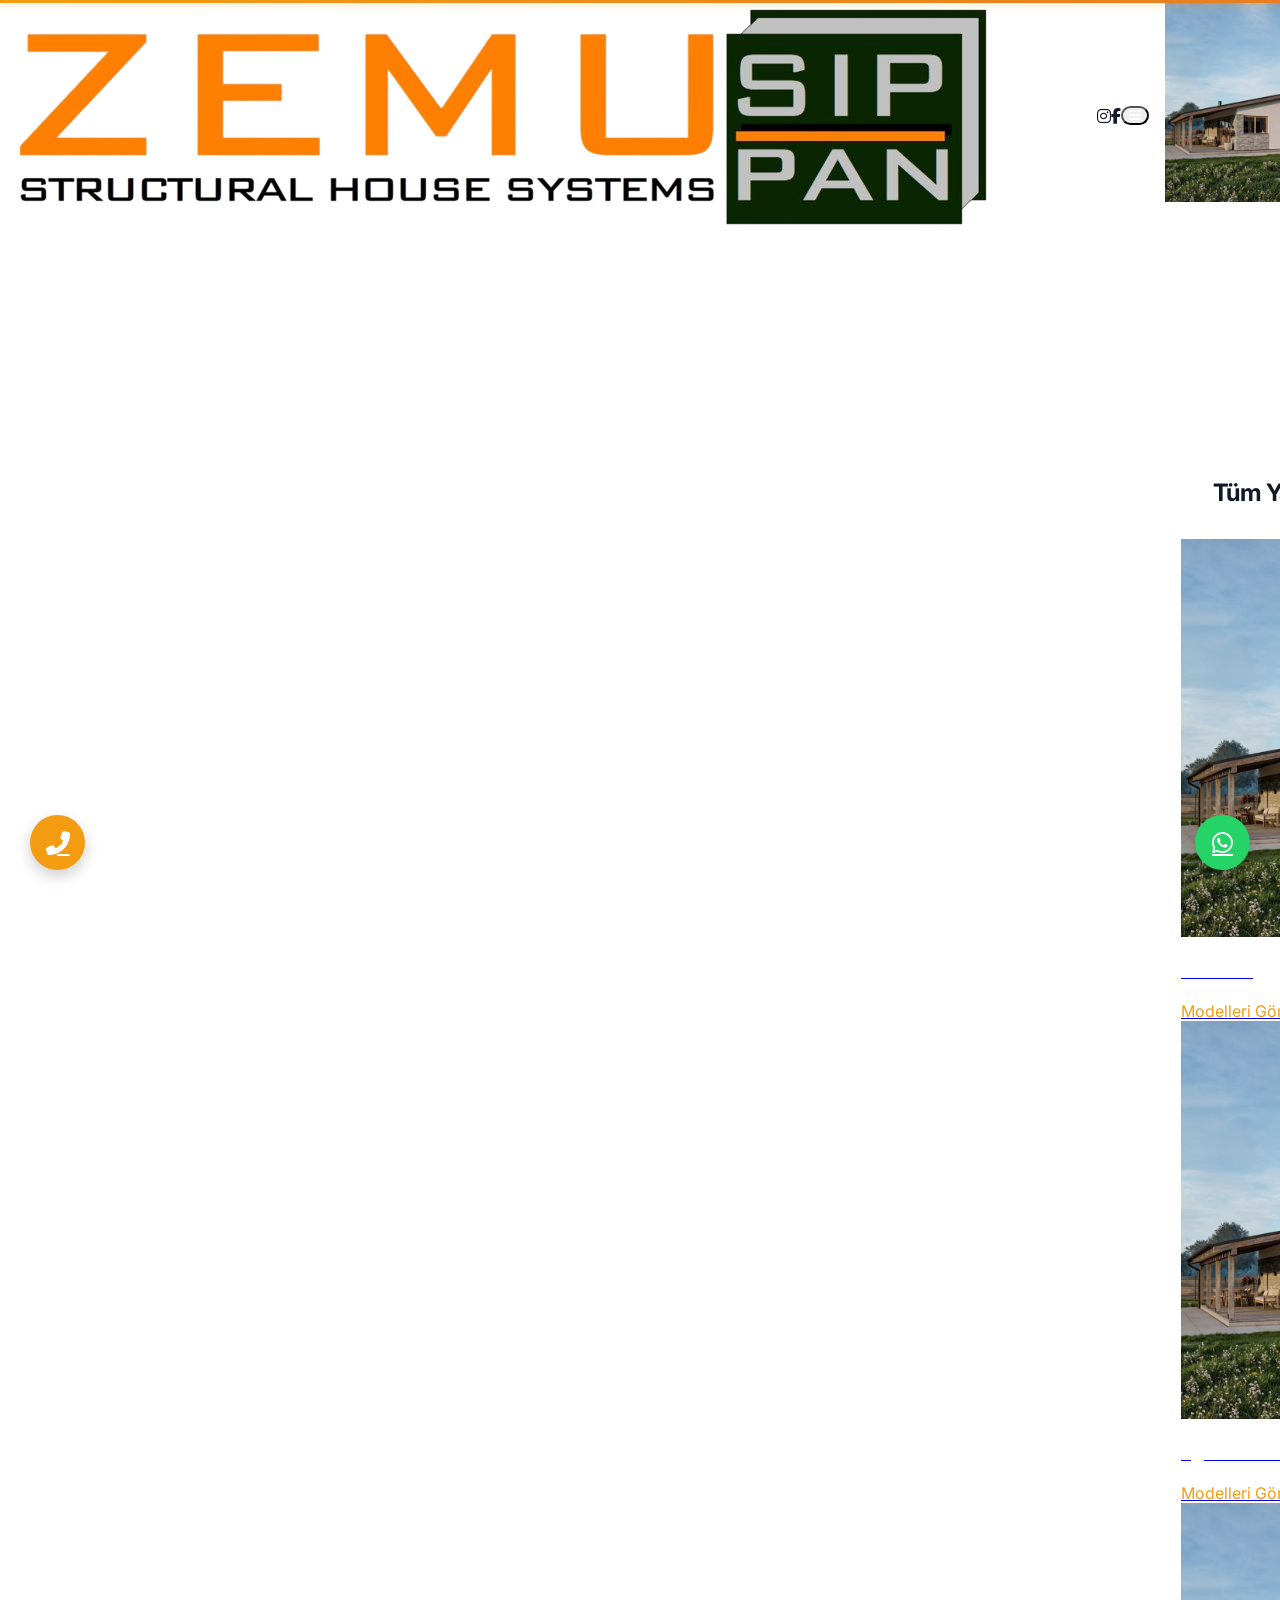
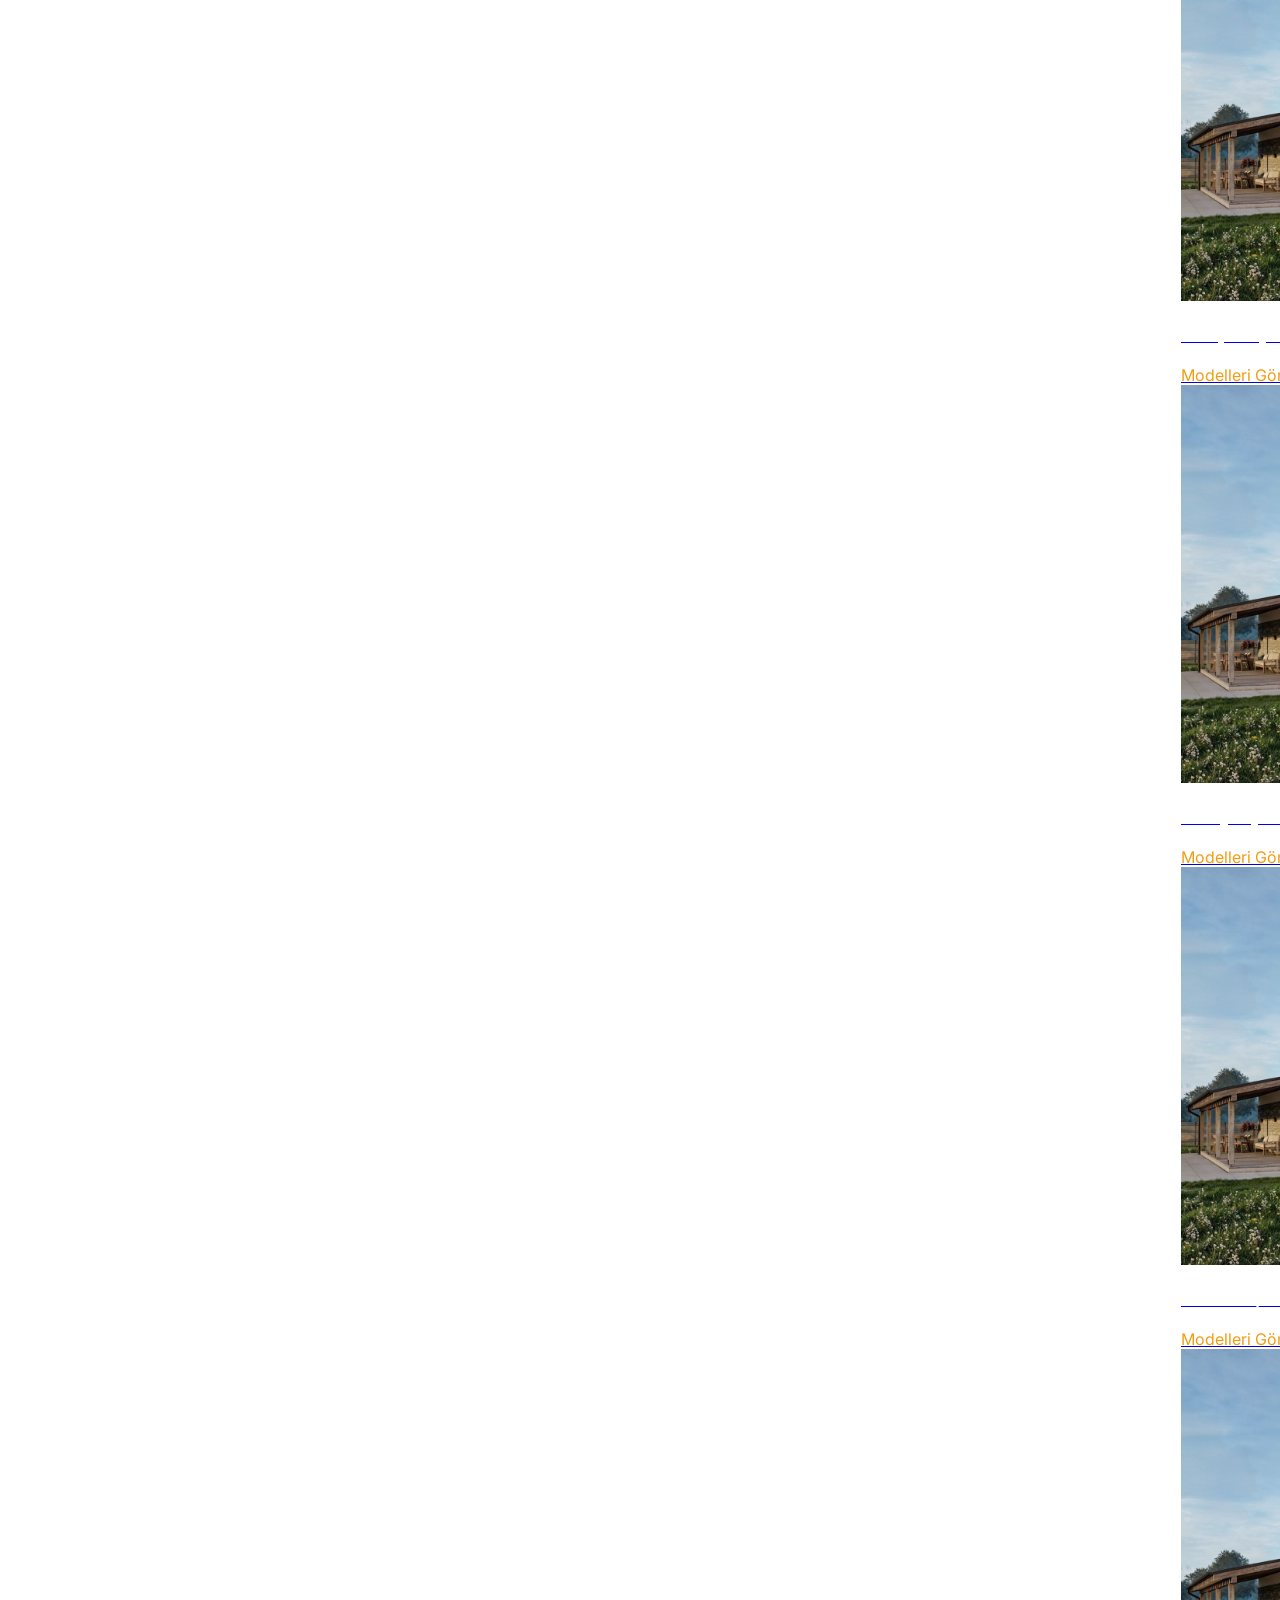
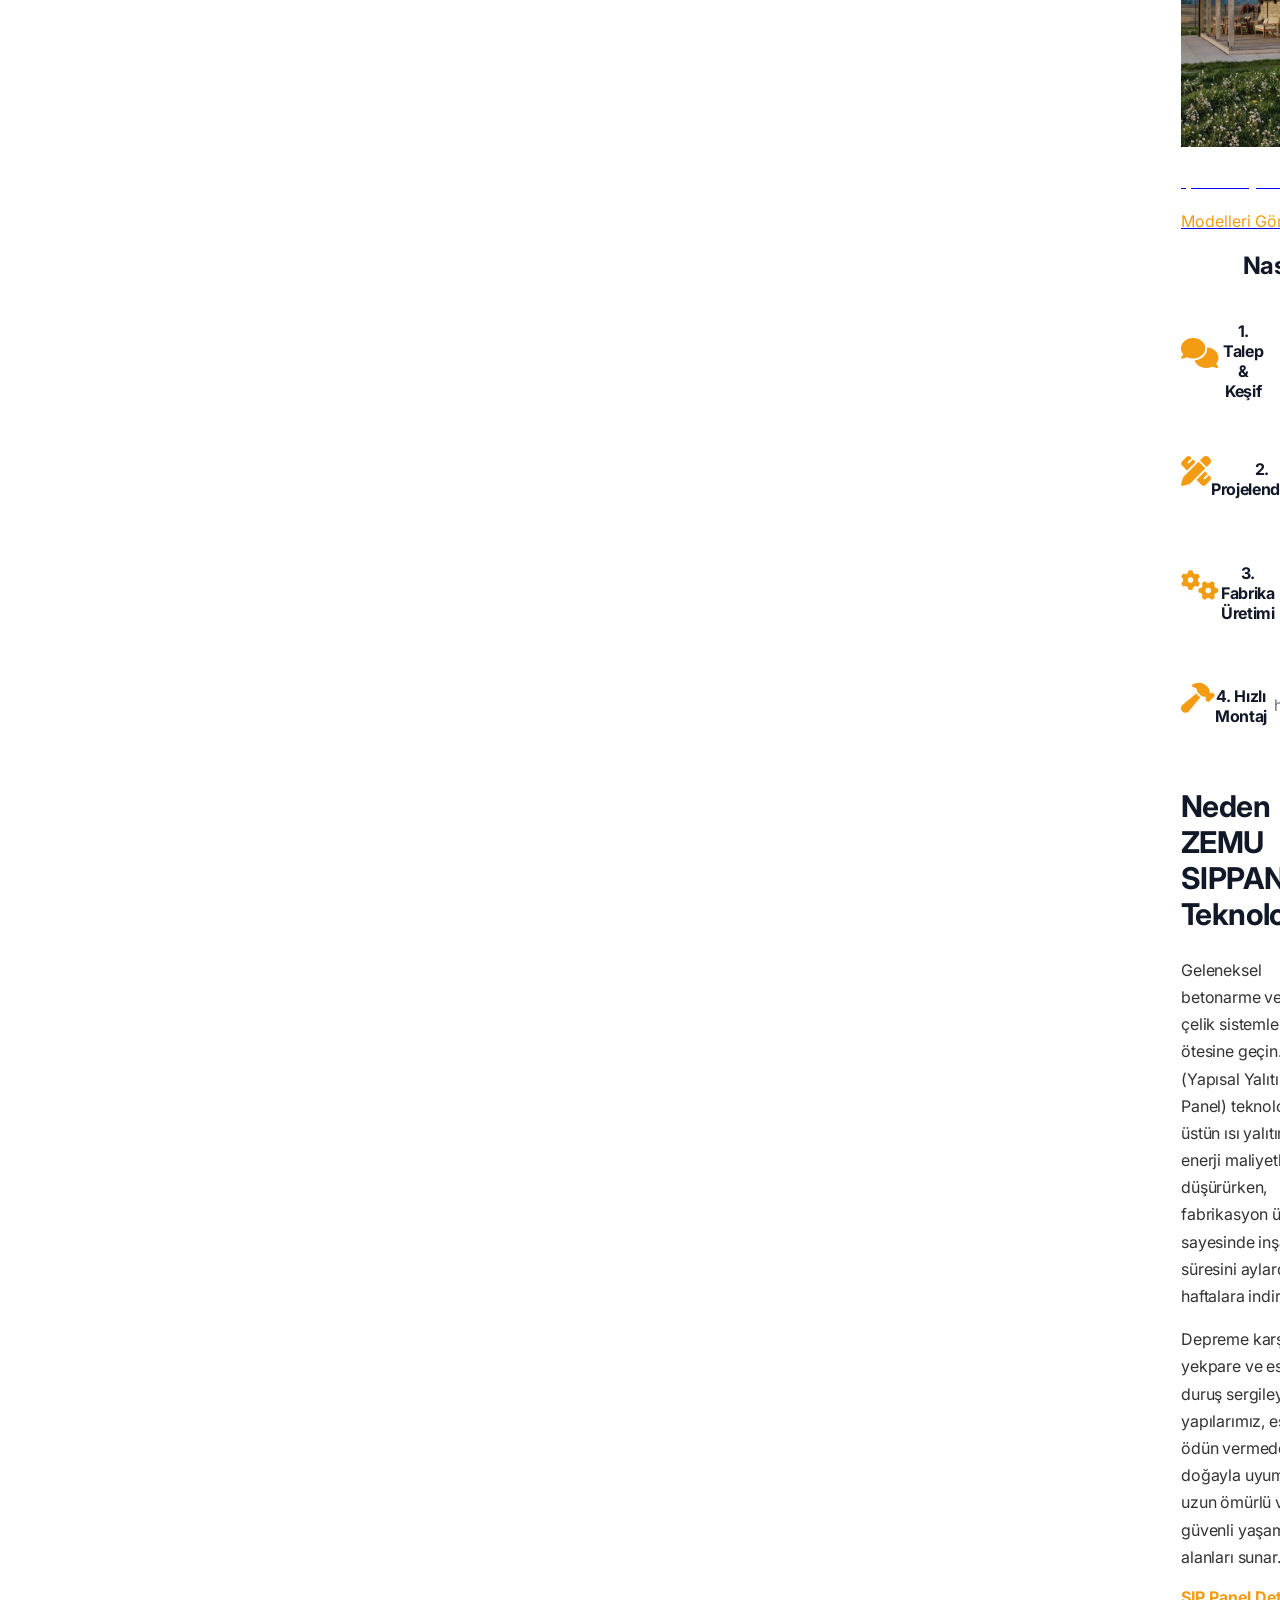
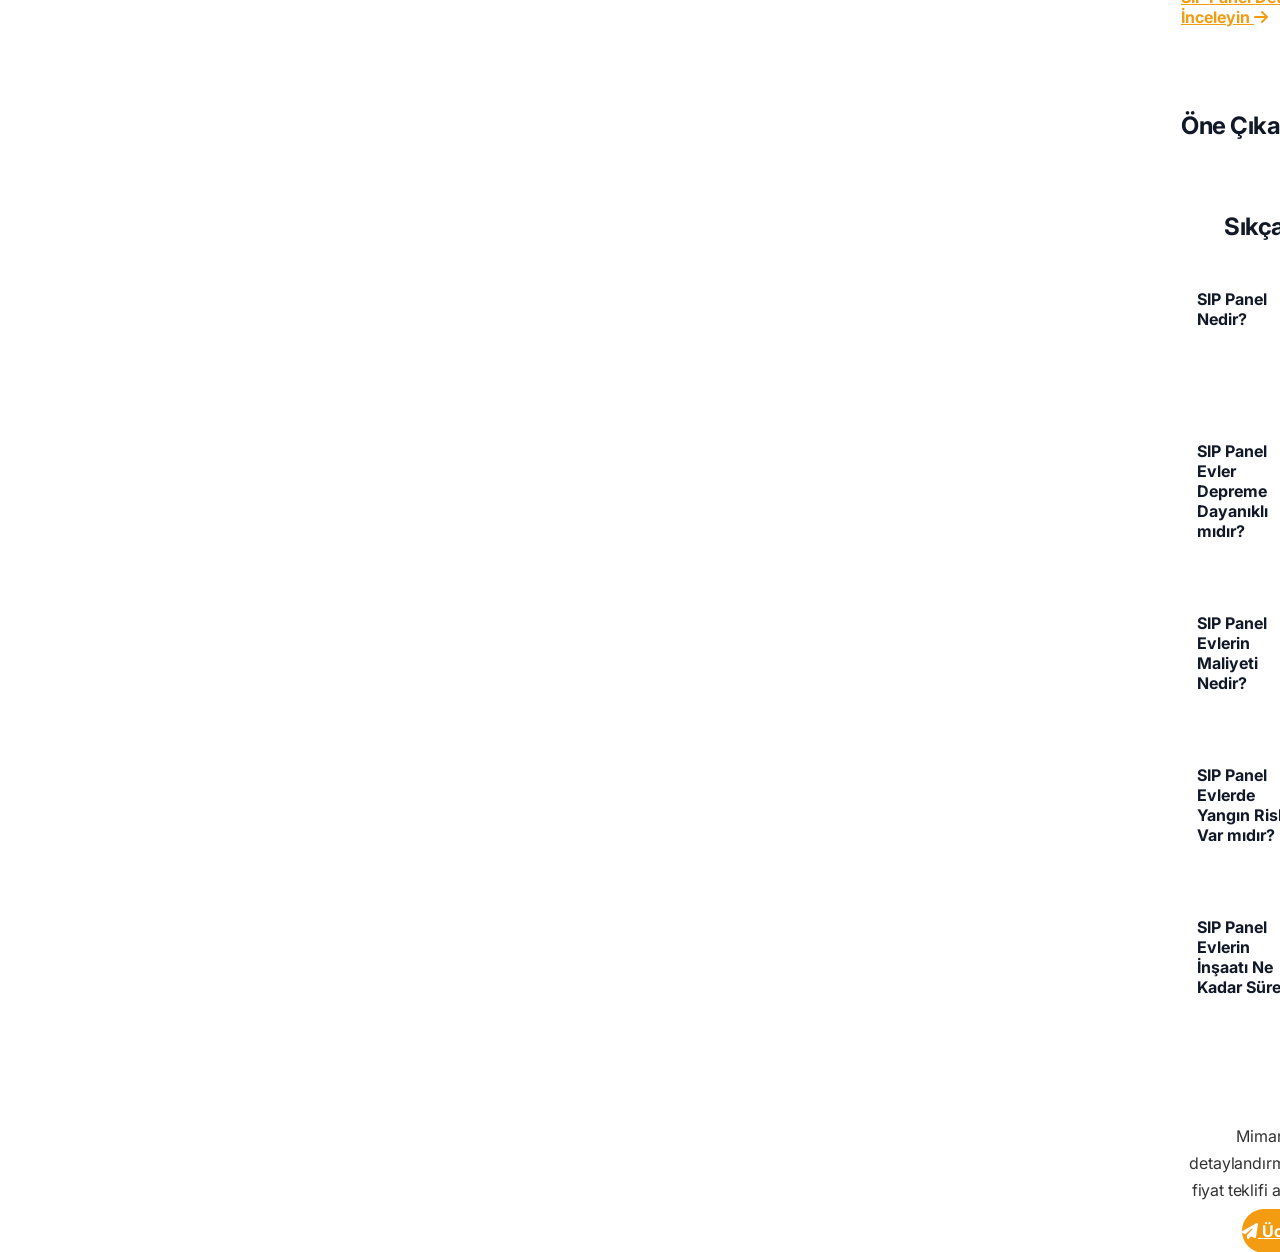
==== commit 77ed3d26: "Add files via upload" ====
--- a/index.html
+++ b/index.html
@@ -1,263 +1,489 @@
-﻿<!DOCTYPE html>
-<html lang="tr">
-<head>
-    <meta charset="UTF-8">
-    <meta name="viewport" content="width=device-width, initial-scale=1.0">
-    <meta name="robots" content="noindex, nofollow">
-    <title>Admin Panel - ZEMU SIPPAN</title>
-    <link href="https://fonts.googleapis.com/css2?family=Inter:wght@300;400;500;600;700;800&display=swap" rel="stylesheet">
-    <link rel="stylesheet" href="https://cdnjs.cloudflare.com/ajax/libs/font-awesome/6.4.0/css/all.min.css">
-    <link rel="stylesheet" href="admin.css">
-</head>
-<body>
-    <!-- ══════════ KİLİT EKRANI (giriş yapılmadan panel görünmez) ══════════ -->
-    <div class="auth-overlay" id="auth-overlay">
-        <div class="auth-card">
-            <div class="auth-logo"><i class="fas fa-building"></i> ZEMU SIPPAN <span>Yönetim Paneli v2.0</span></div>
-            <div id="login-form">
-                <h2><i class="fas fa-lock"></i> Giriş Yap</h2>
-                <div class="form-group">
-                    <label>Kullanıcı Adı</label>
-                    <input type="text" id="auth-username" autocomplete="username" placeholder="kullanıcı adınız">
-                </div>
-                <div class="form-group">
-                    <label>Şifre</label>
-                    <div class="password-wrap">
-                        <input type="password" id="auth-password" autocomplete="current-password" placeholder="şifreniz">
-                        <button type="button" class="eye-btn" onclick="togglePassword('auth-password', this)"><i class="fas fa-eye"></i></button>
-                    </div>
-                </div>
-                <label class="remember-row"><input type="checkbox" id="auth-remember"> 7 gün boyunca beni hatırla</label>
-                <button class="btn btn-primary btn-block" onclick="attemptLogin()"><i class="fas fa-right-to-bracket"></i> Giriş Yap</button>
-                <div class="auth-error" id="auth-lock" style="display:none"></div>
-                <div class="auth-error" id="auth-error"></div>
-            </div>
-            <div id="register-form" style="display:none">
-                <h2><i class="fas fa-user-shield"></i> İlk Yönetici Hesabı</h2>
-                <p class="auth-sub">Admin paneline girecek ilk kullanıcı adını ve şifreyi belirleyin. Bu ekran yalnızca kayıtlı kullanıcı yokken görünür; sonraki kullanıcılar paneldeki Kullanıcılar sekmesinden eklenir.</p>
-                <div class="form-group">
-                    <label>Kullanıcı Adı</label>
-                    <input type="text" id="reg-username" autocomplete="username" placeholder="örn. umut">
-                </div>
-                <div class="form-group">
-                    <label>Şifre (min 6 karakter)</label>
-                    <div class="password-wrap">
-                        <input type="password" id="reg-password" autocomplete="new-password">
-                        <button type="button" class="eye-btn" onclick="togglePassword('reg-password', this)"><i class="fas fa-eye"></i></button>
-                    </div>
-                </div>
-                <div class="form-group">
-                    <label>Şifre (Tekrar)</label>
-                    <input type="password" id="reg-password2" autocomplete="new-password">
-                </div>
-                <button class="btn btn-primary btn-block" onclick="registerFirstUser()"><i class="fas fa-check"></i> Hesabı Oluştur</button>
-                <div class="auth-error" id="reg-error"></div>
-            </div>
-            <p class="auth-hint"><i class="fas fa-shield-halved"></i> Şifreler PBKDF2-SHA256 (100.000 iterasyon) ile korunur, düz metin saklanmaz.</p>
-        </div>
-    </div>
-
-    <div class="admin-container" id="admin-container" style="visibility:hidden">
-        <aside class="sidebar">
-            <div class="sidebar-header">
-                <h1><i class="fas fa-building"></i> ZEMU SIPPAN</h1>
-                <p>Admin Panel v2.0</p>
-            </div>
-            <nav>
-                <div class="nav-item active" data-section="dashboard"><i class="fas fa-home"></i><span>Dashboard</span></div>
-                <div class="nav-item" data-section="categories"><i class="fas fa-folder"></i><span>Kategoriler</span></div>
-                <div class="nav-item" data-section="projects"><i class="fas fa-project-diagram"></i><span>Projeler</span></div>
-                <div class="nav-item" data-section="site-settings"><i class="fas fa-cog"></i><span>Site Ayarları</span></div>
-                <div class="nav-item" data-section="users"><i class="fas fa-users"></i><span>Kullanıcılar</span></div>
-                <div class="nav-item" data-section="export"><i class="fas fa-download"></i><span>Kod Dışa Aktar</span></div>
-            </nav>
-            <div class="sidebar-user">
-                <span id="sidebar-username"><i class="fas fa-user-circle"></i> -</span>
-                <button class="btn-logout" onclick="logout()" title="Çıkış Yap"><i class="fas fa-sign-out-alt"></i></button>
-            </div>
-        </aside>
-        <main class="main-content">
-            <section id="dashboard" class="section active">
-                <div class="page-header"><h2>Dashboard</h2><p>Site istatistikleri ve hızlı işlemler</p></div>
-                <div class="stats-grid">
-                    <div class="stat-card"><div class="icon orange"><i class="fas fa-folder"></i></div><h4 id="stat-categories">0</h4><p>Kategori</p></div>
-                    <div class="stat-card"><div class="icon blue"><i class="fas fa-project-diagram"></i></div><h4 id="stat-projects">0</h4><p>Proje</p></div>
-                    <div class="stat-card"><div class="icon green"><i class="fas fa-language"></i></div><h4>2</h4><p>Dil (TR/EN)</p></div>
-                    <div class="stat-card"><div class="icon purple"><i class="fas fa-clock"></i></div><h4 id="stat-last-update">-</h4><p>Son Güncelleme</p></div>
-                </div>
-                <div class="card">
-                    <div class="card-header"><h3><i class="fas fa-bolt"></i> Hızlı İşlemler</h3></div>
-                    <div style="display: flex; gap: 10px; flex-wrap: wrap;">
-                        <button class="btn btn-primary" onclick="showSection('categories'); openCategoryModal();"><i class="fas fa-plus"></i> Yeni Kategori</button>
-                        <button class="btn btn-primary" onclick="showSection('projects'); openProjectModal();"><i class="fas fa-plus"></i> Yeni Proje</button>
-                        <button class="btn btn-secondary" onclick="showSection('export'); generateExport();"><i class="fas fa-download"></i> Kodu İndir</button>
-                        <button class="btn btn-secondary" onclick="resetData()"><i class="fas fa-undo"></i> Sıfırla</button>
-                    </div>
-                </div>
-            </section>
-            <section id="categories" class="section">
-                <div class="page-header"><h2>Kategori Yönetimi</h2><p>Kategorileri ekleyin, düzenleyin ve silin</p></div>
-                <div class="card">
-                    <div class="card-header"><h3>Tüm Kategoriler</h3><button class="btn btn-primary btn-sm" onclick="openCategoryModal()"><i class="fas fa-plus"></i> Yeni Ekle</button></div>
-                    <div class="table-container"><table><thead><tr><th>Sıra</th><th>ID</th><th>Türkçe</th><th>İngilizce</th><th>Proje</th><th>İşlemler</th></tr></thead><tbody id="categories-table"></tbody></table></div>
-                </div>
-            </section>
-            <section id="projects" class="section">
-                <div class="page-header"><h2>Proje Yönetimi</h2><p>Projeleri ekleyin, düzenleyin ve yönetin</p></div>
-                <div class="card">
-                    <div class="card-header"><h3>Tüm Projeler</h3><button class="btn btn-primary btn-sm" onclick="openProjectModal()"><i class="fas fa-plus"></i> Yeni Ekle</button></div>
-                    <div class="table-container"><table><thead><tr><th>Görsel</th><th>Başlık (TR)</th><th>Kategori</th><th>Fiyat</th><th>İşlemler</th></tr></thead><tbody id="projects-table"></tbody></table></div>
-                </div>
-            </section>
-            <section id="site-settings" class="section">
-                <div class="page-header"><h2>Site Ayarları</h2><p>Genel site ayarlarını düzenleyin</p></div>
-                <div class="card">
-                    <h3 style="margin-bottom: 20px;">İletişim Bilgileri</h3>
-                    <div class="form-row">
-                        <div class="form-group"><label>Telefon</label><input type="text" id="setting-phone" placeholder="+90 507 880 76 07"></div>
-                        <div class="form-group"><label>E-posta</label><input type="email" id="setting-email" placeholder="info@zemusippan.com"></div>
-                    </div>
-                    <div class="form-group"><label>Adres</label><input type="text" id="setting-address" placeholder="Sakarya, Türkiye"></div>
-                    <div class="form-row">
-                        <div class="form-group"><label>Facebook</label><input type="url" id="setting-facebook" placeholder="https://facebook.com/..."></div>
-                        <div class="form-group"><label>Instagram</label><input type="url" id="setting-instagram" placeholder="https://instagram.com/..."></div>
-                    </div>
-                    <button class="btn btn-primary" onclick="saveSiteSettings()"><i class="fas fa-save"></i> Kaydet</button>
-                </div>
-                <div class="card">
-                    <h3 style="margin-bottom: 20px;">Hero (Ana Sayfa) Alanı</h3>
-                    <div class="form-row">
-                        <div class="form-group"><label>Slogan (TR)</label><input type="text" id="setting-slogan-tr" placeholder="Mimari tasarımlara bağlı kalıyoruz."></div>
-                        <div class="form-group"><label>Slogan (EN)</label><input type="text" id="setting-slogan-en" placeholder="Pushing architectural boundaries."></div>
-                    </div>
-                    <div class="form-group"><label>Alt Slogan (TR)</label><textarea id="setting-subslogan-tr" placeholder="Yapısal yalıtımlı SIP panel teknolojisi..."></textarea></div>
-                    <div class="form-group"><label>Alt Slogan (EN)</label><textarea id="setting-subslogan-en" placeholder="Using structural insulated SIP panel technology..."></textarea></div>
-                    <button class="btn btn-primary" onclick="saveHeroSettings()"><i class="fas fa-save"></i> Kaydet</button>
-                </div>
-            </section>
-            <section id="users" class="section">
-                <div class="page-header"><h2>Kullanıcı Yönetimi</h2><p>Admin paneline giriş yapabilen kullanıcılar</p></div>
-                <div class="card">
-                    <div class="card-header"><h3>Kayıtlı Kullanıcılar</h3><button class="btn btn-primary btn-sm" onclick="openUserModal('add')"><i class="fas fa-user-plus"></i> Kullanıcı Ekle</button></div>
-                    <div class="table-container"><table><thead><tr><th>Kullanıcı Adı</th><th>Oluşturulma</th><th>İşlemler</th></tr></thead><tbody id="users-table"></tbody></table></div>
-                </div>
-                <div class="card" style="background: #fff3e0; border: 1px solid #ffe0b2;">
-                    <h3 style="color: #e65100; margin-bottom: 10px;"><i class="fas fa-shield-halved"></i> Güvenlik</h3>
-                    <ul style="color: #bf360c; padding-left: 20px; line-height: 1.8;">
-                        <li>Şifreler PBKDF2-SHA256 (100.000 iterasyon) + rastgele salt ile saklanır, düz metin asla saklanmaz</li>
-                        <li>5 hatalı girişte hesap 5 dakika kilitlenir</li>
-                        <li>30 dakika hareketsizlikte otomatik çıkış yapılır</li>
-                        <li>Son kalan kullanıcı silinemez; kendi hesabınızı da silemezsiniz</li>
-                    </ul>
-                </div>
-            </section>
-            <section id="export" class="section">
-                <div class="page-header"><h2>Kod Dışa Aktarma</h2><p>Değişiklikleri indirin ve sitenize uygulayın</p></div>
-                <div class="card">
-                    <div class="card-header"><h3><i class="fas fa-file-code"></i> Dosyaları İndir</h3></div>
-                    <p style="color: #666; margin-bottom: 20px;">Aşağıdaki butonlarla güncellenmiş dosyaları indirin ve sitenizin <code>config/</code> klasörüne koyun.</p>
-                    <div style="display: flex; gap: 10px; flex-wrap: wrap; margin-bottom: 20px;">
-                        <button class="btn btn-primary" onclick="downloadFile('site.json')"><i class="fas fa-download"></i> site.json</button>
-                        <button class="btn btn-primary" onclick="downloadFile('categories.json')"><i class="fas fa-download"></i> categories.json</button>
-                        <button class="btn btn-primary" onclick="downloadFile('projects.json')"><i class="fas fa-download"></i> projects.json</button>
-                        <button class="btn btn-primary" onclick="downloadFile('i18n.json')"><i class="fas fa-download"></i> i18n.json</button>
-                    </div>
-                </div>
-                <div class="card">
-                    <div class="card-header"><h3><i class="fas fa-code"></i> Kod Önizleme</h3></div>
-                    <div class="export-tabs"><div class="export-tab active" data-file="site.json">site.json</div><div class="export-tab" data-file="categories.json">categories.json</div><div class="export-tab" data-file="projects.json">projects.json</div><div class="export-tab" data-file="i18n.json">i18n.json</div></div>
-                    <div class="code-export" id="code-preview">// Kod burada görünecek...</div>
-                    <button class="btn btn-primary" style="margin-top: 15px;" onclick="copyCode()"><i class="fas fa-copy"></i> Kopyala</button>
-                </div>
-                <div class="card" style="background: #fff3e0; border: 1px solid #ffe0b2;">
-                    <h3 style="color: #e65100; margin-bottom: 15px;"><i class="fas fa-exclamation-triangle"></i> Önemli Notlar</h3>
-                    <ul style="color: #bf360c; padding-left: 20px; line-height: 1.8;">
-                        <li>Görselleri <code>images/</code> klasörüne manuel olarak koyun</li>
-                        <li>Görsel alanlarına sadece dosya adını yazın (ör: <code>proje-1.jpg</code>) veya tam URL yapıştırın</li>
-                        <li>Değişikliklerden sonra dosyaları indirip sitenize yükleyin</li>
-                    </ul>
-                </div>
-            </section>
-        </main>
+<!DOCTYPE html>
+<html lang="tr" class="scroll-smooth">
+<head>
+    <meta charset="UTF-8">
+    <meta name="viewport" content="width=device-width, initial-scale=1.0, maximum-scale=5.0">
+    <title>ZEMU SIPPAN Structures House Systems</title>
+    <meta id="meta-desc" name="description" content="Lüks ve Minimalizmin Birleşimi. SIP Panel teknolojisiyle hayalinizdeki yapıya hızla kavuşun.">
+    
+    <!-- PWA Meta Etiketleri -->
+    <link rel="manifest" href="./manifest.json">
+    <meta name="theme-color" content="#0a0a0a">
+    <meta name="mobile-web-app-capable" content="yes">
+    <meta name="apple-mobile-web-app-status-bar-style" content="black-translucent">
+    <meta name="apple-mobile-web-app-title" content="ZEMU SIPPAN">
+    <link rel="apple-touch-icon" href="./images/logo.png">
+    <link rel="icon" type="image/png" href="./images/logo.png">
+    
+    <!-- Dinamik OG, Twitter ve SEO Etiketleri -->
+    <meta property="og:type" content="website">
+    <meta id="og-url" property="og:url" content="https://zemusippan.com/">
+    <meta id="og-title" property="og:title" content="ZEMU SIPPAN Structures House Systems">
+    <meta id="og-description" property="og:description" content="Lüks ve Minimalizmin Birleşimi. SIP Panel teknolojisiyle hayalinizdeki yapıya hızla kavuşun.">
+    <meta id="og-image" property="og:image" content="https://zemusippan.com/images/logo.png">
+    <meta name="twitter:title" content="ZEMU SIPPAN Structures House Systems">
+    <meta name="twitter:description" content="Lüks ve Minimalizmin Birleşimi. SIP Panel teknolojisiyle hayalinizdeki yapıya hızla kavuşun.">
+    <meta name="twitter:image" content="https://zemusippan.com/images/logo.png">
+    
+    <!-- Ek SEO Meta Etiketleri -->
+    <meta name="robots" content="index, follow, max-image-preview:large, max-snippet:-1, max-video-preview:-1">
+    <meta name="googlebot" content="index, follow">
+    <meta name="revisit-after" content="7 days">
+    <meta name="author" content="ZEMU SIPPAN Structures">
+    <meta name="publisher" content="ZEMU SIPPAN Structures">
+    <meta name="copyright" content="© 2026 ZEMU SIPPAN Structures">
+    <meta name="keywords" content="SIP panel, prefabrik ev, yapısal yalıtımlı panel, lüks ev, minimalist ev, enerji verimli ev, depreme dayanıklı ev, ZEMU SIPPAN, Türkiye">
+    
+    <link id="canonical-link" rel="canonical" href="https://zemusippan.com/">
+    <link id="alternate-tr" rel="alternate" hreflang="tr" href="https://zemusippan.com/">
+    <link id="alternate-en" rel="alternate" hreflang="en" href="https://zemusippan.com/">
+    
+    <!-- Yapısal Veri (Schema.org / JSON-LD) -->
+    <script id="schema-ld" type="application/ld+json"></script>
+    
+    <link rel="preconnect" href="https://fonts.googleapis.com">
+    <link rel="preconnect" href="https://fonts.gstatic.com" crossorigin>
+    <link href="https://fonts.googleapis.com/css2?family=Inter:wght@300;400;500;600;700;800;900&display=swap" rel="stylesheet">
+    <link rel="stylesheet" href="https://cdnjs.cloudflare.com/ajax/libs/font-awesome/6.4.0/css/all.min.css">
+    
+    <!-- Google Analytics — Gerçek GA ID (G-XXXXXXXXXX) alındığında bu blok yorumdan çıkarılacak.
+         KVKK uyumluluğu: consent varsayılan kapalı, çerez onayı ile açılır.
+    <script async src="https://www.googletagmanager.com/gtag/js?id=G-XXXXXXXXXX"></script>
+    <script>
+        window.dataLayer = window.dataLayer || [];
+        function gtag(){dataLayer.push(arguments);}
+        gtag('js', new Date());
+        gtag('consent', 'default', {
+            'analytics_storage': 'denied',
+            'ad_storage': 'denied'
+        });
+        gtag('config', 'G-XXXXXXXXXX', { 'anonymize_ip': true });
+    </script>
+    -->
+    <script src="https://cdn.tailwindcss.com"></script>
+    <script src="tailwind-fallback.js"></script>
+    <script>
+        tailwind.config = {
+            theme: {
+                extend: {
+                    fontFamily: { sans: ['Inter', 'sans-serif'] },
+                    colors: {
+                        brand: {
+                            orange: '#f39c12', dark: '#0a0a0a', light: '#f8f9fa', gray: '#e5e7eb', green: '#2ecc71' 
+                        }
+                    }
+                }
+            }
+        }
+    </script>
+
+    <style>
+        /* Kategori 1.3: Başlıkların Menü (Header) Altında Kalması Çözümü */
+        html { scroll-padding-top: 100px; }
+        
+        body { font-family: 'Inter', sans-serif; background-color: #ffffff; color: #333; overflow-x: hidden; }
+        body.menu-open { overflow: hidden; height: 100vh; }
+        
+        /* Kategori 4.1: Okunabilirlik ve Boşluk Oranları (Genel İyileştirme) */
+        p { line-height: 1.7; letter-spacing: -0.01em; }
+        h1, h2, h3, h4, h5, h6 { letter-spacing: -0.02em; }
+        
+        .no-scrollbar::-webkit-scrollbar { display: none; }
+        .no-scrollbar { -ms-overflow-style: none; scrollbar-width: none; }
+        .break-words { overflow-wrap: break-word; word-wrap: break-word; hyphens: auto; }
+        
+        .project-card { transition: all 0.4s cubic-bezier(0.175, 0.885, 0.32, 1.275); }
+        .project-card:hover { transform: translateY(-8px); box-shadow: 0 20px 40px rgba(0,0,0,0.12); }
+        
+        .btn-press { transition: transform 0.15s cubic-bezier(0.4, 0, 0.2, 1); cursor: pointer; }
+        .btn-press:active { transform: scale(0.95); }
+        
+        @keyframes pulse-soft {
+            0%, 100% { box-shadow: 0 0 0 0 rgba(243, 156, 18, 0.5); transform: scale(1); }
+            50% { box-shadow: 0 0 0 10px rgba(243, 156, 18, 0); transform: scale(1.02); }
+        }
+        .cta-pulse { animation: pulse-soft 3s cubic-bezier(0.66, 0, 0, 1) 2; }
+        .cta-pulse:hover { animation: none; transform: scale(1.03); }
+
+        /* Kategori 4.2: Gelişmiş Zincirleme Animasyonlar */
+        .reveal-element {
+            opacity: 0;
+            transform: translateY(20px);
+            transition: opacity 0.7s cubic-bezier(0.22, 1, 0.36, 1), transform 0.7s cubic-bezier(0.22, 1, 0.36, 1);
+            will-change: opacity, transform;
+        }
+        .reveal-visible {
+            opacity: 1;
+            transform: translateY(0);
+        }
+        
+        .delay-100 { transition-delay: 40ms; }
+        .delay-200 { transition-delay: 80ms; }
+        .delay-300 { transition-delay: 120ms; }
+        .delay-400 { transition-delay: 160ms; }
+        
+        .floating-btn {
+            position: fixed; z-index: 50;
+            width: 55px; height: 55px; border-radius: 50%;
+            display: flex; align-items: center; justify-content: center;
+            color: white; font-size: 24px; box-shadow: 0 6px 15px rgba(0,0,0,0.2);
+            transition: transform 0.3s cubic-bezier(0.175, 0.885, 0.32, 1.275), background-color 0.3s;
+        }
+        .floating-btn:hover { transform: scale(1.1) rotate(5deg); }
+        .floating-btn:active { transform: scale(0.9); }
+        
+        .btn-call { left: 20px; bottom: 20px; background-color: #f39c12; }
+        .btn-chat { right: 20px; bottom: 20px; background-color: #25D366; z-index: 51; }
+        
+        @media (min-width: 768px) {
+            .btn-call { bottom: 30px; left: 30px; }
+            .btn-chat { bottom: 30px; right: 30px; }
+        }
+
+        .btn-scroll-top { 
+            right: 20px; bottom: 90px; 
+            background-color: #0a0a0a; opacity: 0; visibility: hidden; 
+            transform: translateY(20px); width: 45px; height: 45px; font-size: 18px; z-index: 50; 
+        }
+        @media (min-width: 768px) { .btn-scroll-top { right: 30px; bottom: 100px; width: 50px; height: 50px;} }
+        .btn-scroll-top.visible { opacity: 1; visibility: visible; transform: translateY(0); }
+        .btn-scroll-top:hover { background-color: #2ecc71; }
+
+        /* Rahatlatıcı sayfa geçişi: nazik çıkış, yumuşak ve ferah giriş */
+        #app-content { will-change: opacity, transform; }
+        .page-fade-out { opacity: 0; transform: translateY(8px); transition: opacity 0.3s cubic-bezier(0.4, 0, 0.2, 1), transform 0.3s cubic-bezier(0.4, 0, 0.2, 1); }
+        .page-fade-in { opacity: 1; transform: translateY(0); transition: opacity 0.65s cubic-bezier(0.22, 1, 0.36, 1), transform 0.65s cubic-bezier(0.22, 1, 0.36, 1); }
+
+        .modal-overlay {
+            position: fixed; top: 0; left: 0; right: 0; bottom: 0;
+            background: rgba(0,0,0,0.8); display: none;
+            align-items: center; justify-content: center; z-index: 1000; backdrop-filter: blur(8px);
+        }
+        .modal-overlay.active { display: flex; }
+
+        #toast-message {
+            position: fixed; bottom: 40px; left: 50%; transform: translateX(-50%) translateY(100px);
+            background: #0a0a0a; color: white; padding: 16px 32px;
+            border-radius: 50px; font-weight: 600; font-size: 14px;
+            box-shadow: 0 10px 30px rgba(0,0,0,0.3);
+            transition: transform 0.4s cubic-bezier(0.175, 0.885, 0.32, 1.275), opacity 0.4s;
+            opacity: 0; z-index: 1100; pointer-events: none;
+        }
+        #toast-message.show { transform: translateX(-50%) translateY(0); opacity: 1; }
+
+        #lightbox-overlay {
+            position: fixed; top: 0; left: 0; right: 0; bottom: 0;
+            background-color: rgba(0, 0, 0, 0.95);
+            display: flex; justify-content: center; align-items: center;
+            z-index: 9999; opacity: 0; visibility: hidden;
+            transition: opacity 0.3s ease, visibility 0.3s ease; backdrop-filter: blur(10px);
+        }
+        #lightbox-overlay.active { opacity: 1; visibility: visible; }
+        #lightbox-content-wrapper {
+            position: relative;
+            max-width: 90vw;
+            max-height: 85vh;
+            display: flex;
+            justify-content: center;
+            align-items: center;
+        }
+        #lightbox-img {
+            max-width: 100%; 
+            max-height: 85vh; 
+            object-fit: contain;
+            box-shadow: 0 10px 40px rgba(0,0,0,0.4);
+            border-radius: 8px;
+            transform: scale(0.95); 
+            transition: transform 0.4s cubic-bezier(0.175, 0.885, 0.32, 1.275), opacity 0.3s ease;
+            opacity: 0;
+            user-select: none;
+            -webkit-user-drag: none; 
+        }
+        #lightbox-overlay.active #lightbox-img.loaded { transform: scale(1); opacity: 1; }
+        
+        .lightbox-btn {
+            position: absolute; top: 50%; transform: translateY(-50%);
+            background: rgba(0, 0, 0, 0.6); border: 1px solid rgba(255,255,255,0.2); 
+            color: white; width: 44px; height: 44px; border-radius: 50%;
+            display: flex; justify-content: center; align-items: center; font-size: 18px; cursor: pointer; transition: all 0.2s ease;
+            z-index: 10005;
+            backdrop-filter: blur(4px);
+        }
+        @media (min-width: 768px) {
+            .lightbox-btn { width: 54px; height: 54px; font-size: 22px; }
+        }
+        .lightbox-btn:hover { background: #f39c12; border-color: #f39c12; scale: 1.1; }
+        .lightbox-btn:active { scale: 0.9; }
+        #lightbox-prev { left: 15px; }
+        #lightbox-next { right: 15px; }
+        #lightbox-close {
+            position: absolute; top: 20px; right: 20px;
+            background: rgba(0, 0, 0, 0.5); border: 1px solid rgba(255,255,255,0.2); 
+            color: white; width: 44px; height: 44px; border-radius: 50%;
+            display: flex; justify-content: center; align-items: center; font-size: 20px; cursor: pointer; transition: all 0.2s ease;
+            z-index: 10005; 
+            backdrop-filter: blur(4px);
+        }
+        #lightbox-close:hover { background: #e74c3c; border-color: #e74c3c; transform: rotate(90deg); }
+        
+        #lightbox-loader {
+            position: absolute; top: 50%; left: 50%; transform: translate(-50%, -50%);
+            color: #f39c12; font-size: 30px; opacity: 0; visibility: hidden; transition: 0.2s;
+            z-index: 9999;
+        }
+        #lightbox-loader.active { opacity: 1; visibility: visible; }
+
+        .lightbox-counter {
+            position: absolute; bottom: 30px; left: 50%; transform: translateX(-50%);
+            color: white; font-size: 15px; font-weight: 600; letter-spacing: 1px;
+            background: rgba(0,0,0,0.7); padding: 8px 24px; border-radius: 30px;
+        }
+
+        .vg-overlay {
+            position: fixed; top: 0; left: 0; width: 100vw; height: 100vh;
+            background-color: #0a0a0a; z-index: 100; opacity: 0; visibility: hidden;
+            transition: opacity 0.4s ease-in-out, visibility 0.4s ease-in-out;
+            display: flex; flex-direction: column; overflow-y: auto; 
+        }
+        .vg-overlay.active { opacity: 1; visibility: visible; }
+
+        /* Kategori 1.4: Mobil Menü Akordeon Kaymaları Çözümü */
+        .accordion-content {
+            display: grid;
+            grid-template-rows: 0fr;
+            transition: grid-template-rows 0.3s ease-out, opacity 0.2s ease-out;
+            opacity: 0;
+            overflow: hidden; 
+        }
+        .accordion-content.open { grid-template-rows: 1fr; opacity: 1; margin-top: 0.5rem; }
+        .accordion-content > div { overflow: hidden; }
+        
+        /* Kategori 1.1: SSS (Sıkça Sorulan Sorular) Modülü Taşıntısı Çözümü (Columns yerine Grid/Masonry alternatifi) */
+        .faq-grid {
+            display: grid;
+            grid-template-columns: 1fr;
+            gap: 1.5rem;
+            align-items: start;
+        }
+        @media (min-width: 1024px) {
+            .faq-grid { grid-template-columns: repeat(2, 1fr); }
+        }
+        
+        /* Kategori 3.1: Sekmeli (Tab) Görünüm İçin Stiller */
+        .tab-content { display: none; animation: fadeIn 0.55s cubic-bezier(0.22, 1, 0.36, 1) forwards; }
+        .tab-content.active { display: block; }
+        @keyframes fadeIn { from { opacity: 0; transform: translateY(10px); } to { opacity: 1; transform: translateY(0); } }
+
+        /* PROFESYONEL İYİLEŞTİRMELER — Mevcut yapıyı koruyarak */
+        * { -webkit-tap-highlight-color: transparent; }
+        html { -webkit-font-smoothing: antialiased; -moz-osx-font-smoothing: grayscale; }
+        ::-webkit-scrollbar { width: 10px; height: 10px; }
+        ::-webkit-scrollbar-track { background: #f1f1f1; }
+        ::-webkit-scrollbar-thumb { background: #d1d5db; border-radius: 5px; }
+        ::-webkit-scrollbar-thumb:hover { background: #f39c12; }
+        ::selection { background: rgba(243, 156, 18, 0.25); color: #111827; }
+
+        /* Gelişmiş sayfa geçiş animasyonu */
+        #app-content { transition: opacity 0.4s cubic-bezier(0.25, 1, 0.5, 1), transform 0.4s cubic-bezier(0.25, 1, 0.5, 1); }
+        .page-fade-out { opacity: 0; transform: translateY(12px) scale(0.998); }
+        .page-fade-in { opacity: 1; transform: translateY(0) scale(1); }
+
+        /* Gelişmiş reveal-element animasyonları (stagger/zincirleme) */
+        .reveal-element {
+            opacity: 0;
+            transform: translateY(45px);
+            transition: opacity 0.9s cubic-bezier(0.16, 1, 0.3, 1), transform 0.9s cubic-bezier(0.16, 1, 0.3, 1);
+            will-change: opacity, transform;
+        }
+        .reveal-visible { opacity: 1; transform: translateY(0); }
+        .reveal-left { transform: translateX(-45px); }
+        .reveal-right { transform: translateX(45px); }
+        .reveal-left.reveal-visible, .reveal-right.reveal-visible { transform: translateX(0); }
+        .reveal-scale { transform: scale(0.92); }
+        .reveal-scale.reveal-visible { transform: scale(1); }
+
+        .delay-100 { transition-delay: 80ms; }
+        .delay-200 { transition-delay: 160ms; }
+        .delay-300 { transition-delay: 240ms; }
+        .delay-400 { transition-delay: 320ms; }
+        .delay-500 { transition-delay: 400ms; }
+
+        /* Gelişmiş proje kartı efektleri */
+        .project-card { transition: all 0.5s cubic-bezier(0.16, 1, 0.3, 1); will-change: transform, box-shadow; }
+        .project-card:hover { transform: translateY(-10px); box-shadow: 0 25px 50px -12px rgba(0,0,0,0.18); }
+        .project-card img { transition: transform 0.7s cubic-bezier(0.16, 1, 0.3, 1); }
+        .project-card:hover img { transform: scale(1.08); }
+
+        /* Gelişmiş buton efektleri — ripple benzeri */
+        .btn-press { transition: transform 0.15s cubic-bezier(0.22, 1, 0.36, 1), box-shadow 0.2s ease; cursor: pointer; position: relative; overflow: hidden; }
+        .btn-press:active { transform: scale(0.96); }
+        .btn-press::after {
+            content: ''; position: absolute; top: 50%; left: 50%;
+            width: 0; height: 0; border-radius: 50%;
+            background: rgba(255, 255, 255, 0.4);
+            transform: translate(-50%, -50%);
+            transition: width 0.5s ease, height 0.5s ease, opacity 0.5s ease;
+            opacity: 1; pointer-events: none;
+        }
+        .btn-press:active::after { width: 300px; height: 300px; opacity: 0; }
+
+        /* Floating butonlar her zaman sabit pozisyonda kalır (btn-press position:relative override) */
+        .floating-btn, .floating-btn.btn-press { position: fixed; }
+
+        /* Gelişmiş CTA pulse */
+        @keyframes pulse-soft {
+            0%, 100% { box-shadow: 0 0 0 0 rgba(243, 156, 18, 0.45); transform: scale(1); }
+            50% { box-shadow: 0 0 0 14px rgba(243, 156, 18, 0); transform: scale(1.015); }
+        }
+        .cta-pulse { animation: pulse-soft 3.5s cubic-bezier(0.66, 0, 0, 1) 2; }
+        .cta-pulse:hover { animation: none; transform: scale(1.03); }
+
+        /* Floating butonlar — sürekli hafif nefes alma */
+        @keyframes float-breathe {
+            0%, 100% { transform: translateY(0); }
+            50% { transform: translateY(-4px); }
+        }
+        /* Telefon ve WhatsApp hafif nefes alır; scroll-top sabit kalır */
+        .btn-call, .btn-chat { animation: float-breathe 4s ease-in-out infinite; }
+        .btn-scroll-top { animation: none; }
+        .floating-btn:hover { animation: none; transform: scale(1.12) rotate(5deg); }
+
+        /* Header geçişinde smooth blur (glassmorphism) */
+        #main-header { transition: background-color 0.5s ease, backdrop-filter 0.5s ease, box-shadow 0.5s ease, border-color 0.5s ease; }
+
+        /* Görsel hover'da zoom container */
+        .img-zoom-container { overflow: hidden; }
+        .img-zoom-container img { transition: transform 0.7s cubic-bezier(0.16, 1, 0.3, 1); }
+        .img-zoom-container:hover img { transform: scale(1.06); }
+
+        /* Modal / Lightbox gelişmiş geçişler */
+        .modal-overlay { transition: opacity 0.45s cubic-bezier(0.22, 1, 0.36, 1), visibility 0.45s; }
+        .modal-overlay > div { transition: transform 0.5s cubic-bezier(0.22, 1, 0.36, 1), opacity 0.4s ease; }
+
+        /* Toast mesajı gelişmiş */
+        #toast-message {
+            transition: transform 0.5s cubic-bezier(0.16, 1, 0.3, 1), opacity 0.4s ease;
+            box-shadow: 0 10px 40px rgba(0, 0, 0, 0.15);
+        }
+
+        /* Başlık altı çizgi animasyonu (hover'da büyüyen çizgi) */
+        .title-underline { position: relative; }
+        .title-underline::after {
+            content: ''; position: absolute; bottom: -8px; left: 50%;
+            width: 0; height: 3px; background: #f39c12; border-radius: 2px;
+            transform: translateX(-50%); transition: width 0.5s cubic-bezier(0.16, 1, 0.3, 1);
+        }
+        .reveal-visible.title-underline::after { width: 60px; }
+
+        @keyframes fadeInUp { from { opacity: 0; transform: translateY(20px); } to { opacity: 1; transform: translateY(0); } }
+
+        /* Mobil menü overlay gelişmiş blur */
+        .vg-overlay { transition: opacity 0.55s cubic-bezier(0.22, 1, 0.36, 1), visibility 0.55s; }
+
+        /* Accordion smooth geçiş */
+        .accordion-content { transition: grid-template-rows 0.5s cubic-bezier(0.22, 1, 0.36, 1), opacity 0.4s ease-out, margin-top 0.4s ease; }
+
+        /* Prefers-reduced-motion desteği (erişilebilirlik) */
+        @media (prefers-reduced-motion: reduce) {
+            *, *::before, *::after {
+                animation-duration: 0.01ms !important;
+                animation-iteration-count: 1 !important;
+                transition-duration: 0.01ms !important;
+                scroll-behavior: auto !important;
+            }
+            .reveal-element { opacity: 1; transform: none; }
+        }
+
+        /* SCROLL PROGRESS BAR — üstte ince ilerleme çubuğu */
+        #scroll-progress {
+            position: fixed; top: 0; left: 0; height: 3px;
+            background: linear-gradient(90deg, #f39c12, #e67e22);
+            z-index: 10002; width: 0%;
+            box-shadow: 0 0 10px rgba(243, 156, 18, 0.5);
+            pointer-events: none;
+            transition: width 0.1s linear;
+        }
+
+        /* MOUSE CLICK RIPPLE — yalnızca etkileşimli öğelerde, öğe içine hapsolmuş */
+        .click-ripple {
+            position: absolute; border-radius: 50%;
+            background: radial-gradient(circle, rgba(243,156,18,0.28) 0%, rgba(243,156,18,0) 70%);
+            transform: translate(-50%, -50%) scale(0);
+            animation: clickRipple 0.45s ease-out forwards;
+            pointer-events: none; z-index: 3;
+            width: 40px; height: 40px;
+        }
+        @keyframes clickRipple {
+            0% { transform: translate(-50%, -50%) scale(0); opacity: 1; }
+            100% { transform: translate(-50%, -50%) scale(1); opacity: 0; }
+        }
+
+        /* Dokunmatik: 300ms dokunma gecikmesi yok, tap highlight kapalı */
+        a, button, summary, .btn-press { touch-action: manipulation; -webkit-tap-highlight-color: transparent; }
+
+        /* Kategori kartları — yumuşak lift (translate: reveal transform ile çakışmaz) */
+        #categories-section a.reveal-element {
+            transition: opacity 0.9s cubic-bezier(0.16, 1, 0.3, 1), transform 0.9s cubic-bezier(0.16, 1, 0.3, 1), translate 0.35s cubic-bezier(0.22, 1, 0.36, 1), box-shadow 0.35s cubic-bezier(0.22, 1, 0.36, 1);
+        }
+        #categories-section a.img-zoom-container:hover { translate: 0 -6px; box-shadow: 0 22px 45px -16px rgba(0,0,0,0.35); }
+
+        /* Scroll progress — modern tarayıcıda CSS-native (JS fallback korunur) */
+        @supports (animation-timeline: scroll()) {
+            #scroll-progress { width: 100% !important; transform-origin: 0 50%; animation: progressGrowX linear both; animation-timeline: scroll(root block); }
+            @keyframes progressGrowX { from { transform: scaleX(0); } to { transform: scaleX(1); } }
+        }
+    </style>
+</head>
+
+<body class="antialiased flex flex-col min-h-screen">
+    <div id="scroll-progress"></div>
+    <header id="main-header" class="bg-transparent fixed top-0 w-full z-[100] transition-all duration-300 pointer-events-none"></header>
+    <main id="app-content" class="flex-grow w-full page-fade-in bg-white"></main>
+    <footer id="main-footer" class="bg-[#0a0a0a] text-white mt-auto z-10 relative"></footer>
+
+    <a id="btn-call-floating" href="tel:+905078807607" class="floating-btn btn-call btn-press" aria-label="Bizi Arayın" title="Bizi Arayın"><i class="fas fa-phone-alt"></i></a>
+    <a id="btn-chat-floating" href="https://wa.me/905078807607" target="_blank" class="floating-btn btn-chat btn-press" aria-label="WhatsApp" title="WhatsApp"><i class="fab fa-whatsapp"></i></a>
+    
+    <button id="btn-scroll-top" class="floating-btn btn-scroll-top btn-press transition-all duration-300" aria-label="Yukarı Çık" onclick="window.scrollTo({top: 0, behavior: 'smooth'})" title="Yukarı Çık">
+        <i class="fas fa-arrow-up"></i>
+    </button>
+
+    <div id="alert-modal" class="modal-overlay">
+        <div class="bg-white p-8 sm:p-12 rounded-2xl shadow-2xl max-w-sm w-full mx-4 text-center transform scale-95 transition-transform duration-300">
+            <i class="fas fa-check-circle text-6xl sm:text-7xl text-brand-green mb-4 sm:mb-6"></i>
+            <h3 id="modal-title" class="text-2xl sm:text-3xl font-black text-gray-900 mb-2 tracking-tight">Harika!</h3>
+            <p id="modal-message" class="text-gray-500 mb-6 sm:mb-8 text-base sm:text-lg leading-relaxed">Talebiniz başarıyla alındı. Müşteri temsilcimiz sizinle en kısa sürede iletişime geçecektir.</p>
+            <button onclick="document.getElementById('alert-modal').classList.remove('active')" class="btn-press bg-brand-green text-white px-6 py-3 sm:px-8 sm:py-4 rounded-full font-bold hover:bg-green-600 w-full text-base sm:text-lg shadow-md transition-colors">Tamam</button>
+        </div>
     </div>
-    <div class="modal-overlay" id="category-modal">
-        <div class="modal">
-            <div class="modal-header"><h3 id="category-modal-title">Yeni Kategori Ekle</h3><button class="modal-close" onclick="closeModal('category-modal')">&times;</button></div>
-            <input type="hidden" id="category-edit-id">
-            <div class="form-group"><label>Kategori ID (boş = TR addan otomatik üretilir)</label><input type="text" id="category-id-input" placeholder="konutlar"></div>
-            <div class="form-group"><label>Türkçe Ad</label><input type="text" id="category-tr" placeholder="Konutlar"></div>
-            <div class="form-group"><label>İngilizce Ad</label><input type="text" id="category-en" placeholder="Houses"></div>
-            <div class="form-group"><label>Alt Öğeler (kategori alt sayfaları — opsiyonel, ID boşsa otomatik)</label><div id="category-items-list"></div><button type="button" class="btn btn-secondary btn-sm" onclick="addCategoryItemRow()"><i class="fas fa-plus"></i> Alt Öğe Ekle</button></div>
-            <button class="btn btn-primary" onclick="saveCategory()"><i class="fas fa-save"></i> Kaydet</button>
-        </div>
-    </div>
-    <div class="modal-overlay" id="project-modal">
-        <div class="modal" style="max-width: 800px;">
-            <div class="modal-header"><h3 id="project-modal-title">Yeni Proje Ekle</h3><button class="modal-close" onclick="closeModal('project-modal')">&times;</button></div>
-            <input type="hidden" id="project-edit-id">
-            <div class="tabs"><div class="tab active" data-project-tab="general">Genel</div><div class="tab" data-project-tab="images">Görseller</div><div class="tab" data-project-tab="details">Detaylar</div></div>
-            <div id="project-tab-general" class="project-tab active">
-                <div class="form-row">
-                    <div class="form-group"><label>Proje ID (boş = başlıktan otomatik)</label><input type="text" id="project-id" placeholder="proje-yeni"></div>
-                    <div class="form-group"><label>Kategori</label><select id="project-category"></select></div>
-                </div>
-                <div class="form-group"><label>Başlık (TR)</label><input type="text" id="project-title-tr" placeholder="Proje Adı"></div>
-                <div class="form-group"><label>Başlık (EN)</label><input type="text" id="project-title-en" placeholder="Project Name"></div>
-                <div class="form-row">
-                    <div class="form-group"><label>Fiyat (€)</label><input type="number" id="project-price" placeholder="25000"></div>
-                    <div class="form-group"><label>Metrekare (m²)</label><input type="number" id="project-sqm" placeholder="100"></div>
-                </div>
-            </div>
-            <div id="project-tab-images" class="project-tab" style="display: none;">
-                <div class="form-group"><label>Ana Görsel — dosya adı yazın (otomatik images/ öneki eklenir) veya tam URL</label><input type="text" id="project-main-image" placeholder="proje-adi.jpg veya https://..." list="image-suggestions" autocomplete="off"><datalist id="image-suggestions"></datalist><div class="image-preview" id="main-image-preview"><div class="placeholder"><i class="fas fa-image"></i><br>Görsel URL veya dosya adı</div></div></div>
-                <div class="form-group"><label>Galeri Görselleri (her satıra dosya adı veya URL — images/ öneki otomatik)</label><textarea id="project-gallery" rows="5" placeholder="proje-1.jpg&#10;proje-2.jpg&#10;https://images.unsplash.com/..."></textarea></div>
-            </div>
-            <div id="project-tab-details" class="project-tab" style="display: none;">
-                <div class="form-group"><label>Açıklama (TR)</label><textarea id="project-desc-tr" placeholder="Proje açıklaması..."></textarea></div>
-                <div class="form-group"><label>Açıklama (EN)</label><textarea id="project-desc-en" placeholder="Project description..."></textarea></div>
-                <div class="form-group"><label>Özellikler (her satıra: icon|tr|en)</label><textarea id="project-features" rows="5" placeholder="fa-bed|3 Yatak Odası|3 Bedrooms&#10;fa-bath|2 Banyo|2 Bathrooms"></textarea></div>
-            </div>
-            <div style="margin-top: 20px;"><button class="btn btn-primary" onclick="saveProject()"><i class="fas fa-save"></i> Kaydet</button></div>
-        </div>
-    </div>
-    <div class="modal-overlay" id="user-modal">
-        <div class="modal" style="max-width: 480px;">
-            <div class="modal-header"><h3 id="user-modal-title">Kullanıcı Ekle</h3><button class="modal-close" onclick="closeModal('user-modal')">&times;</button></div>
-            <input type="hidden" id="user-mode">
-            <input type="hidden" id="user-target">
-            <div class="form-group" id="user-username-field">
-                <label>Kullanıcı Adı</label>
-                <input type="text" id="user-username" placeholder="örn. umut">
-            </div>
-            <div class="form-group" id="user-old-field" style="display:none">
-                <label>Mevcut Şifreniz</label>
-                <div class="password-wrap">
-                    <input type="password" id="user-old-pass">
-                    <button type="button" class="eye-btn" onclick="togglePassword('user-old-pass', this)"><i class="fas fa-eye"></i></button>
-                </div>
-            </div>
-            <div class="form-group">
-                <label>Şifre (min 6 karakter)</label>
-                <div class="password-wrap">
-                    <input type="password" id="user-new-pass">
-                    <button type="button" class="eye-btn" onclick="togglePassword('user-new-pass', this)"><i class="fas fa-eye"></i></button>
-                </div>
-            </div>
-            <div class="form-group">
-                <label>Şifre (Tekrar)</label>
-                <input type="password" id="user-new-pass2">
-            </div>
-            <button class="btn btn-primary" onclick="saveUserForm()"><i class="fas fa-save"></i> Kaydet</button>
-            <div class="auth-error" id="user-modal-error"></div>
-        </div>
-    </div>
-    <div class="toast" id="toast"></div>
-    <script src="admin.js"></script>
-    <script type="module">
-        // Yedek: JSON config dosyaları yüklenemezse config.js'ten devam edilir
-        import { siteConfig } from '../config.js';
-        window.FALLBACK_CONFIG = siteConfig;
-    </script>
-    <script src="auth.js"></script>
-</body>
+
+    <div id="toast-message"><i class="fas fa-info-circle mr-2 text-brand-green"></i>İşlem başarılı</div>
+
+    <div id="lightbox-overlay">
+        <button id="lightbox-close" aria-label="Kapat" class="btn-press" onclick="window.closeLightbox()"><i class="fas fa-times"></i></button>
+        <button id="lightbox-prev" aria-label="Önceki" class="lightbox-btn btn-press" onclick="window.changeLightboxImage(-1)"><i class="fas fa-chevron-left"></i></button>
+        
+        <div id="lightbox-content-wrapper">
+            <i id="lightbox-loader" class="fas fa-circle-notch fa-spin"></i>
+            <img id="lightbox-img" src="" alt="Tam Ekran Görsel">
+        </div>
+        
+        <button id="lightbox-next" aria-label="Sonraki" class="lightbox-btn btn-press" onclick="window.changeLightboxImage(1)"><i class="fas fa-chevron-right"></i></button>
+        <div id="lightbox-counter" class="lightbox-counter">1 / 1</div>
+    </div>
+
+    <script>
+        if ('serviceWorker' in navigator) {
+            window.addEventListener('load', () => {
+                navigator.serviceWorker.register('./sw.js')
+                    .then(registration => console.log('ServiceWorker kaydı başarılı:', registration.scope))
+                    .catch(error => console.error('ServiceWorker kaydı başarısız:', error));
+            });
+        }
+        
+        // Admin panel: dogrudan /admin/index.html adresinden acilir (guvenlik icin gizli kisayol kaldirildi)
+    </script>
+
+    <script type="module" src="app.js"></script>
+</body>
 </html>
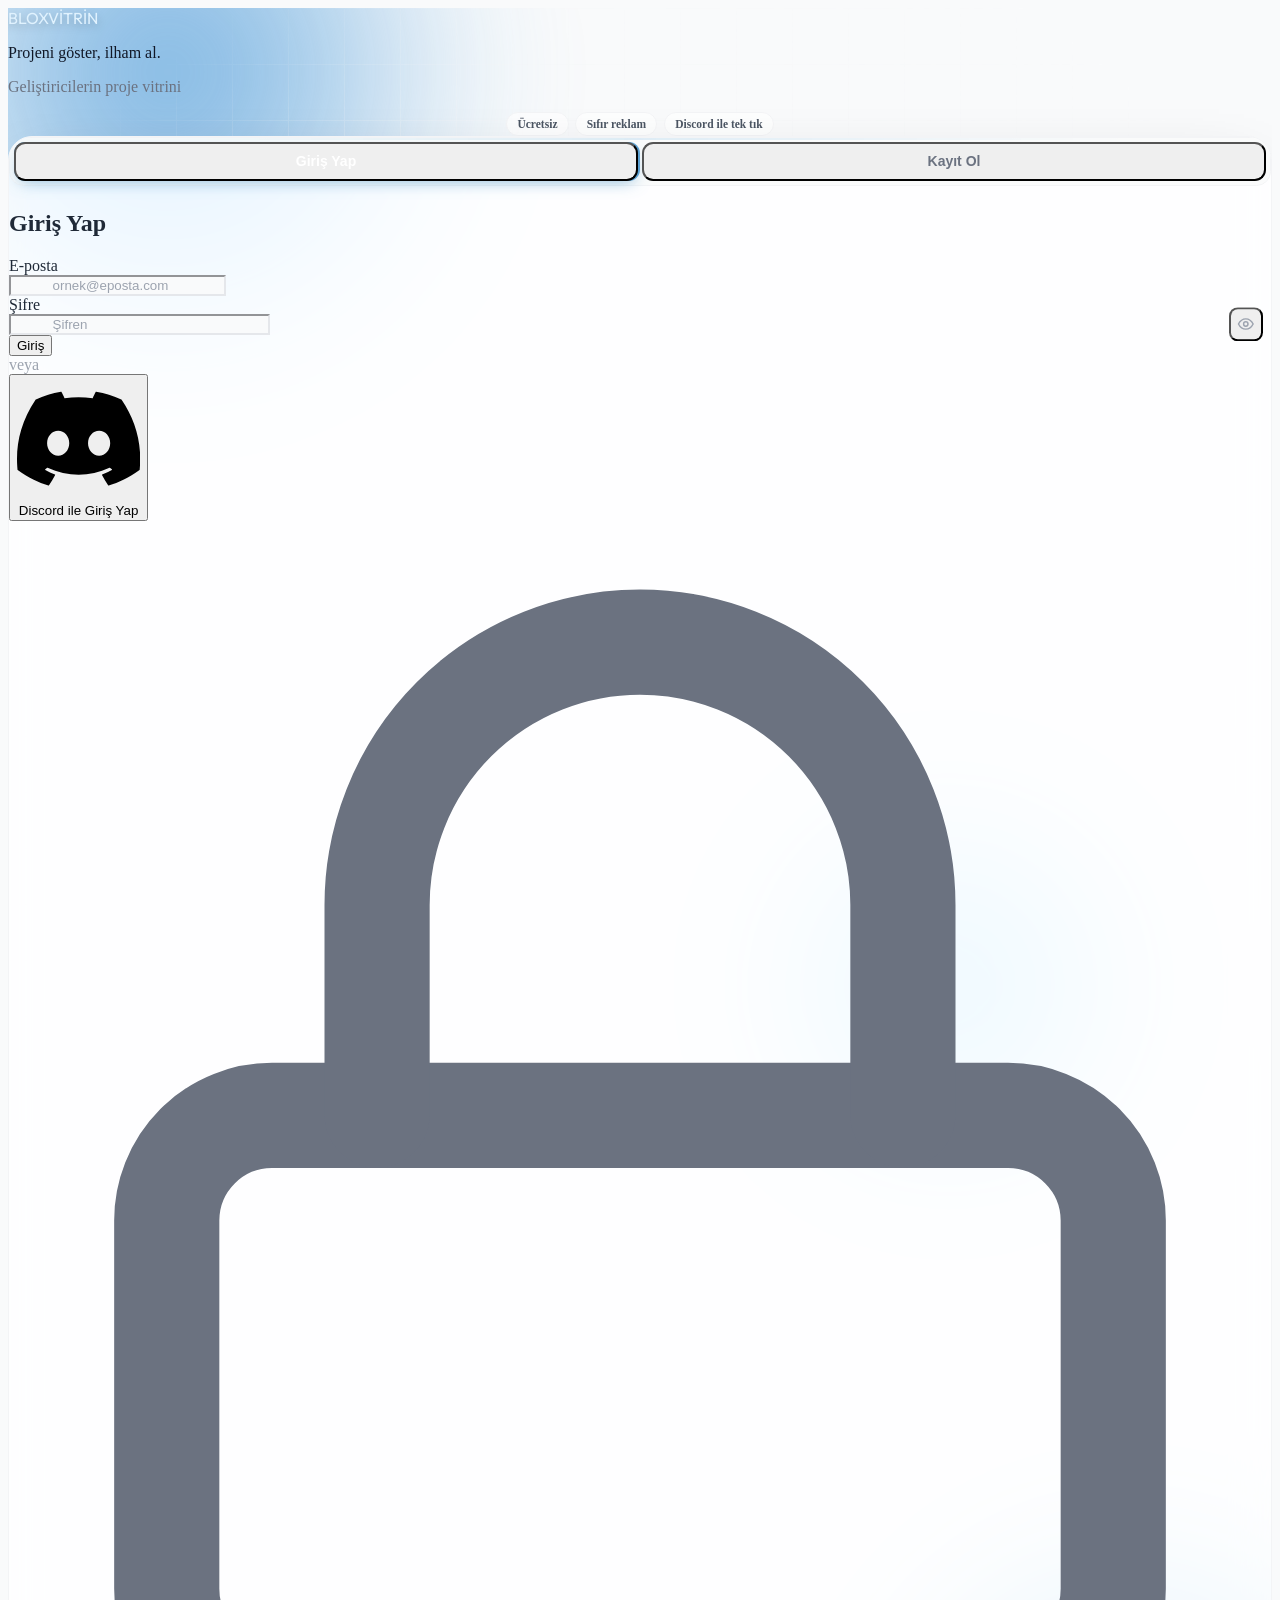
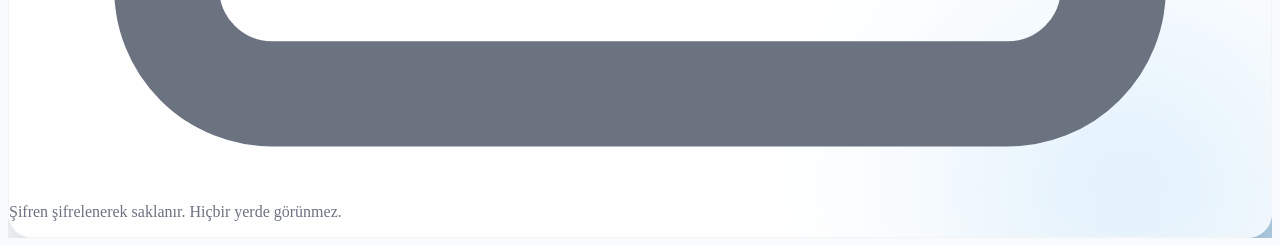
==== commit 428ee254: "Update index.html" ====
--- a/index.html
+++ b/index.html
@@ -1,489 +1,10247 @@
 <!DOCTYPE html>
-<html lang="tr" class="scroll-smooth">
+<html lang="tr">
 <head>
+    <!--
+        <base href="/">  --  KRITIK, F5 HATASININ COZUMU
+
+        Neden gerekli? Uygulama temiz adreslerle calisiyor
+        (/proje/194, /profil/ahmet). Bu adreslerde sayfa
+        sunucudan og-meta.js ile gelir ama tarayici acilis
+        adresini "/proje/194" olarak gorur.
+
+        HTML'deki GORELE yollar (src="bloxvitrinlogo.png",
+        src="/og-cover.png", fetch('posts?...') vb.) bu adrese
+        gore cozulur:
+            logo  -> /proje/bloxvitrinlogo.png   (YANLIS)
+            fetch -> /proje/profiles?...          (YANLIS)
+
+        Bu yuzden F5'e basildiginda sayfa yuklenmiyor, logo
+        kirili gorunuyor ve supabase sorgulari 404 aliyordu.
+        Vercel loglarinda "/profil/bloxvitrinlogo.png" gibi
+        hatali istekler goruluyordu.
+
+        <base href="/"> tum goreli yollari site kokune sabitler.
+        Uygulama her zaman kok adresi kullanir; rota bilgisi
+        yalnizca location.pathname'den okunur.
+    -->
+    <base href="/">
     <meta charset="UTF-8">
-    <meta name="viewport" content="width=device-width, initial-scale=1.0, maximum-scale=5.0">
-    <title>ZEMU SIPPAN Structures House Systems</title>
-    <meta id="meta-desc" name="description" content="Lüks ve Minimalizmin Birleşimi. SIP Panel teknolojisiyle hayalinizdeki yapıya hızla kavuşun.">
+    <meta name="viewport" content="width=device-width, initial-scale=1.0">
+    <title>BLOXVİTRİN — Geliştirici Vitrini</title>
+    <meta name="description" content="BLOXVİTRİN — geliştiricilerin projelerini sergilediği vitrin. Projeni paylaş, geri bildirim al, ilhamlan.">
+    <meta name="theme-color" content="#75B7E5">
+    <link rel="icon" type="image/png" href="bloxvitrinlogo.png">
+    <link rel="apple-touch-icon" href="bloxvitrinlogo.png">
+
+    <!-- ============================================================
+         PWA: UYGULAMA OLARAK INDIRILEBILME
+         ----------------------------------------------------------
+         Manifest + service worker birlikte "kurulabilir" olmayi
+         saglar. Manifest uygulamanin adini, ikonlarini ve acilis
+         davranisini tanimlar; service worker ise kabugu onbellege
+         alir (uygulama gibi acilir, cevrimdisi calisir).
+
+         ICONLAR: bloxvitrinlogo.png yatay (677x369) oldugu icin
+         PWA icin ayrica KARE ikonlar uretildi:
+             icon-192 / icon-512             (purpose: any)
+             icon-192-maskable / icon-512-maskable (Android kirpmasi)
+         Uretim: node tools/pwa-ikon-uret.js
+         ------------------------------------------------------------ -->
+    <link rel="manifest" href="manifest.webmanifest">
+    <link rel="icon" type="image/png" sizes="32x32" href="favicon-32.png">
+    <link rel="icon" type="image/png" sizes="192x192" href="icon-192.png">
+    <link rel="apple-touch-icon" sizes="180x180" href="apple-touch-icon.png">
+    <!-- iOS ana ekran uygulamasi -->
+    <meta name="apple-mobile-web-app-capable" content="yes">
+    <meta name="apple-mobile-web-app-status-bar-style" content="default">
+    <meta name="apple-mobile-web-app-title" content="BLOXVİTRİN">
+    <meta name="mobile-web-app-capable" content="yes">
+
+    <!-- ============================================================
+         PAYLASIM ONIZLEMESI (Open Graph / Twitter Card)
+         ----------------------------------------------------------
+         Discord, X (Twitter), WhatsApp ve LinkedIn bir baglanti
+         paylasildiginda sayfayi FETCH EDER; JavaScript CALISMAZ.
+         Bu yuzden bu etiketler SUNUCUDA uretilmelidir.
+
+         Buradaki etiketler ANA SAYFA icindir. Profil adresleri
+         (/profil/kullanici) icin Vercel Edge Function
+         (api/og-meta.js) ayni etiketleri profil verisine gore
+         yeniden yazar. Bu dosya o yolun etiketlerini uretir.
+         ------------------------------------------------------------ -->
+    <meta property="og:type" content="website">
+    <meta property="og:site_name" content="BLOXVİTRİN">
+    <meta property="og:title" content="BLOXVİTRİN — Geliştirici Vitrini">
+    <meta property="og:description" content="Geliştiricilerin projelerini sergilediği vitrin. Projeni paylaş, geri bildirim al, ilhamlan.">
+    <meta property="og:image" content="/og-cover.png">
+    <meta property="og:image:width" content="1200">
+    <meta property="og:image:height" content="630">
+    <meta property="og:image:alt" content="BLOXVİTRİN — Geliştirici Vitrini">
+    <meta property="og:locale" content="tr_TR">
+    <meta name="twitter:card" content="summary_large_image">
+    <meta name="twitter:title" content="BLOXVİTRİN — Geliştirici Vitrini">
+    <meta name="twitter:description" content="Geliştiricilerin projelerini sergilediği vitrin. Projeni paylaş, geri bildirim al, ilhamlan.">
+    <meta name="twitter:image" content="/og-cover.png">
     
-    <!-- PWA Meta Etiketleri -->
-    <link rel="manifest" href="./manifest.json">
-    <meta name="theme-color" content="#0a0a0a">
-    <meta name="mobile-web-app-capable" content="yes">
-    <meta name="apple-mobile-web-app-status-bar-style" content="black-translucent">
-    <meta name="apple-mobile-web-app-title" content="ZEMU SIPPAN">
-    <link rel="apple-touch-icon" href="./images/logo.png">
-    <link rel="icon" type="image/png" href="./images/logo.png">
+    <!-- Yayın notu: Tailwind'in resmi olarak üretimde kullanılması ÖNERİLMEZ
+         (cdn.tailwindcss.com tarayıcıda derler, yavaştır ve Tailwind v4'te
+         kaldırılmıştır). Kalıcı çözüm: Tailwind CLI ile
+         `npx tailwindcss -i input.css -o style.css --minify` çalıştırıp
+         <link rel="stylesheet" href="style.css"> eklemek ve aşağıdaki
+         CDN satırını silmek. Şimdilik CDN ile çalışır. -->
+    <script src="https://cdn.tailwindcss.com"></script>
+
+    <!-- TEMA: Sayfa boyanmadan ONCE uygulanir. Aksi halde koyu temada
+         bir anlik beyaz ekran gorunur (FOUC). Tailwind'den once
+         calisir cunku renkler CSS degiskenlerinden gelir. -->
+    <script>
+        (function () {
+            try {
+                var t = localStorage.getItem('blox-theme') || 'light';
+                if (t === 'system') {
+                    t = (window.matchMedia && window.matchMedia('(prefers-color-scheme: dark)').matches) ? 'dark' : 'light';
+                }
+                document.documentElement.setAttribute('data-theme', t);
+            } catch (e) {
+                document.documentElement.setAttribute('data-theme', 'light');
+            }
+        })();
+    </script>
+
+    <!--
+        SRI (Subresource Integrity): CDN dosyasi degistirilirse tarayici
+        yuklemeyi reddeder. Hash'ler 1.5.13 surumu icin hesaplandi.
+        Surum yukseltirken hash'leri YENIDEN hesaplaman gerekir.
+    -->
+    <link href="https://fonts.googleapis.com/css2?family=Outfit:wght@700;800&display=swap" rel="stylesheet">
+    <link href="https://cdnjs.cloudflare.com/ajax/libs/cropperjs/1.5.13/cropper.min.css" rel="stylesheet" integrity="sha384-oMy41mb/qJnpJlpXOF57hSu2KGi47l/UV9+tPNrBOs7/ap5Vubj/3phrCtjutHMQ" crossorigin="anonymous" referrerpolicy="no-referrer">
+    <script src="https://cdnjs.cloudflare.com/ajax/libs/cropperjs/1.5.13/cropper.min.js" integrity="sha384-r+ljwOAhwY4/kdyzMnuBg7MEVoWpTMp5EYUDntB/E9qzNwL9dAEcNrb2XaV+mJc2" crossorigin="anonymous" referrerpolicy="no-referrer"></script>
     
-    <!-- Dinamik OG, Twitter ve SEO Etiketleri -->
-    <meta property="og:type" content="website">
-    <meta id="og-url" property="og:url" content="https://zemusippan.com/">
-    <meta id="og-title" property="og:title" content="ZEMU SIPPAN Structures House Systems">
-    <meta id="og-description" property="og:description" content="Lüks ve Minimalizmin Birleşimi. SIP Panel teknolojisiyle hayalinizdeki yapıya hızla kavuşun.">
-    <meta id="og-image" property="og:image" content="https://zemusippan.com/images/logo.png">
-    <meta name="twitter:title" content="ZEMU SIPPAN Structures House Systems">
-    <meta name="twitter:description" content="Lüks ve Minimalizmin Birleşimi. SIP Panel teknolojisiyle hayalinizdeki yapıya hızla kavuşun.">
-    <meta name="twitter:image" content="https://zemusippan.com/images/logo.png">
+    <style>
+        /* ============================================================
+           TEMA SISTEMI
+           ----------------------------------------------------------
+           Neden CSS degiskenleri? Tailwind'in `dark:` varyantini her
+           satira eklemek (4000+ satir) kirilma riski yuksek ve JS
+           ile uretilen kartlarda unutulurdu. Renk paleti CSS
+           DEGISKENLERINE tasindi; asagidaki kurallar mevcut
+           Tailwind siniflarini tema durumuna gore gecersiz kilar.
+           Boylece hem statik HTML hem JS ile uretilen her kart
+           otomatik uyar.
+           Yeni renk eklemek icin: sinifi kurallara ekle, sonra
+           degiskende karsiligini tanimla.                                */
+        :root, html[data-theme="light"] {
+            --c-page:        #f9fafb;   /* govde arka plan (bg-gray-50)   */
+            --c-surface:     #ffffff;   /* kart / panel (bg-white)        */
+            --c-surface-2:   #f3f4f6;   /* ic yuzey (bg-gray-100)        */
+            --c-surface-3:   #e5e7eb;   /* hover / secili (bg-gray-200)   */
+            --c-input:       #f9fafb;   /* input arka plani              */
+            --c-border:      #e5e7eb;   /* (border-gray-200)             */
+            --c-border-soft: #f3f4f6;   /* (border-gray-100)             */
+            --c-border-hard: #d1d5db;   /* (border-gray-300)             */
+            --c-text:        #111827;   /* (text-gray-900)               */
+            --c-text-body:   #1f2937;   /* (text-gray-800)               */
+            --c-text-muted:  #4b5563;   /* (text-gray-600)               */
+            --c-text-soft:   #6b7280;   /* (text-gray-500)               */
+            --c-text-faint:  #9ca3af;   /* (text-gray-400)               */
+            --c-accent-soft: #eff6ff;   /* (bg-blue-50)                  */
+            --c-danger-soft: #fef2f2;   /* (bg-red-50)                   */
+            --c-invert-bg:   #111827;   /* siyah buton (bg-black)        */
+            --c-invert-tx:   #ffffff;   /* siyah buton yazisi            */
+            --c-shadow:      rgb(0 0 0 / 0.05);
+            --c-overlay:     rgb(17 24 39 / 0.4);
+            /* Yükleme iskeleti dolgusu (avatar, kapak, gönderi kartı).
+               Eskiden #e8edf3 sabit kodluydu; koyu temada parlak
+               beyaz daire olarak görünüyordu. */
+            --c-skeleton:    #e8edf3;
+            --c-sheen:       rgb(255 255 255 / 0);
+            --c-sheen-peak:  rgb(255 255 255 / 0.65);
+            /* Görsel yüklenene kadar dolgu (post-media, media-tile). */
+            --c-media-fill:  #f1f5f9;
+            /* Yükleme halkasının gövde rengi. */
+            --c-spinner:     #cbd5e1;
+            /* Avatar'ın kart yüzeyinden "taşma" çemberi. border-white
+               koyu temada gerçek beyaz kalıp halka bırakıyordu. */
+            --c-avatar-ring: #ffffff;
+        }
+
+        html[data-theme="dark"] {
+            --c-page:        #0b1220;
+            --c-surface:     #151d2c;
+            --c-surface-2:   #1e2839;
+            --c-surface-3:   #2a3547;
+            --c-input:       #101825;
+            --c-border:      #2a3547;
+            --c-border-soft: #212b3c;
+            --c-border-hard: #3a4658;
+            --c-text:        #f1f5f9;
+            --c-text-body:   #e2e8f0;
+            --c-text-muted:  #b6c2d2;
+            --c-text-soft:   #94a3b8;
+            --c-text-faint:  #7c8ba1;
+            --c-accent-soft: #17263b;
+            --c-danger-soft: #2d1a1f;
+            --c-invert-bg:   #f1f5f9;
+            --c-invert-tx:   #0b1220;
+            --c-shadow:      rgb(0 0 0 / 0.35);
+            --c-overlay:     rgb(0 0 0 / 0.6);
+            --c-skeleton:    #1b2536;
+            --c-sheen:       rgb(255 255 255 / 0);
+            --c-sheen-peak:  rgb(255 255 255 / 0.07);
+            --c-media-fill:  #16202f;
+            --c-spinner:     #334155;
+            /* Koyu temada avatar çemberi kart yüzeyine uyar. Sabit
+               beyaz kalırsa profil fotoğrafının çevresinde parlak bir
+               halka beliriyordu (kullanıcı bildirimi). */
+            --c-avatar-ring: var(--c-surface);
+        }
+
+        /* "Gece" temasi: daha derin, saf siyaha yakin */
+        html[data-theme="midnight"] {
+            --c-page:        #000000;
+            --c-surface:     #0d0d0f;
+            --c-surface-2:   #17171b;
+            --c-surface-3:   #232329;
+            --c-input:       #0a0a0c;
+            --c-border:      #26262d;
+            --c-border-soft: #1c1c21;
+            --c-border-hard: #35353d;
+            --c-text:        #fafafa;
+            --c-text-body:   #ededf0;
+            --c-text-muted:  #b4b4bd;
+            --c-text-soft:   #8b8b95;
+            --c-text-faint:  #6e6e78;
+            --c-accent-soft: #0f2033;
+            --c-danger-soft: #2a1116;
+            --c-invert-bg:   #fafafa;
+            --c-invert-tx:   #000000;
+            --c-shadow:      rgb(0 0 0 / 0.6);
+            --c-skeleton:    #16161a;
+            --c-sheen:       rgb(255 255 255 / 0);
+            --c-sheen-peak:  rgb(255 255 255 / 0.08);
+            --c-media-fill:  #111114;
+            --c-spinner:     #2e2e36;
+            --c-avatar-ring: var(--c-surface);
+        }
+
+        * {
+            caret-color: transparent; 
+            -webkit-tap-highlight-color: transparent; 
+        }
+        
+        input, textarea { caret-color: #75B7E5; }
+        body { cursor: default; }
+        button, label, .cursor-pointer, .profile-link { cursor: pointer; }
+
+        /* ---- Tailwind siniflarini tema degiskenlerine bagla -------------
+           Tailwind CDN siniflari head bolgesinde uretir ve ayni
+           ozgullukte olur. `html[data-theme]` icerdigi icin bu
+           kurallar daha spesifik olur ve her zaman kazanir.      */
+        html[data-theme] body,
+        html[data-theme] .bg-gray-50      { background-color: var(--c-page); }
+        html[data-theme] .bg-white        { background-color: var(--c-surface); }
+        html[data-theme] .bg-gray-100     { background-color: var(--c-surface-2); }
+        html[data-theme] .bg-gray-200     { background-color: var(--c-surface-3); }
+        html[data-theme] .bg-blue-50      { background-color: var(--c-accent-soft); }
+        html[data-theme] .bg-red-50       { background-color: var(--c-danger-soft); }
+
+        html[data-theme] .border-gray-200 { border-color: var(--c-border); }
+        html[data-theme] .border-gray-100 { border-color: var(--c-border-soft); }
+        html[data-theme] .border-gray-300 { border-color: var(--c-border-hard); }
+        /* border-white KOYU TEMA DÜZELTMESİ.
+           Profil avatar'ı "karttan taşan" daire olarak tasarlandı ve
+           çemberi border-white idi. .border-white tanımı Tailwind
+           CDN'den geliyor ve tema değişkenlerine BAĞLI DEĞİLDİ;
+           koyu temada gerçek beyaz kalıyordu. Kullanıcı "profilin
+           etrafında beyaz yuvarlak çember oluşuyor" diye bildirdi —
+           tam olarak bu. Artık her temada kart yüzeyine uyuyor. */
+        html[data-theme] .border-white { border-color: var(--c-avatar-ring); }
+        html[data-theme] .divide-gray-100 > * + * { border-color: var(--c-border-soft); }
+        html[data-theme] .divide-gray-50  > * + * { border-color: var(--c-border-soft); }
+
+        html[data-theme] .text-gray-900   { color: var(--c-text); }
+        html[data-theme] .text-gray-800   { color: var(--c-text-body); }
+        html[data-theme] .text-gray-700   { color: var(--c-text-body); }
+        html[data-theme] .text-gray-600   { color: var(--c-text-muted); }
+        html[data-theme] .text-gray-500   { color: var(--c-text-soft); }
+        html[data-theme] .text-gray-400   { color: var(--c-text-faint); }
+
+        /* Ters butonlar (Takip Et / Çıkış gibi siyah butonlar):
+           koyu temada beyaz zemin + siyah yazi olur, aksi halde
+           koyu zeminde kaybolurdu. */
+        html[data-theme="dark"] .bg-black,
+        html[data-theme="midnight"] .bg-black { background-color: var(--c-invert-bg); }
+        html[data-theme="dark"] .bg-gray-900,
+        html[data-theme="midnight"] .bg-gray-900 { background-color: var(--c-surface-2); }
+        html[data-theme="dark"] .bg-gray-900.text-white,
+        html[data-theme="midnight"] .bg-gray-900.text-white { color: var(--c-text); }
+        html[data-theme="dark"] .bg-black.text-white,
+        html[data-theme="midnight"] .bg-black.text-white { color: var(--c-invert-tx); }
+        html[data-theme="dark"] .hover\:bg-gray-800:hover,
+        html[data-theme="midnight"] .hover\:bg-gray-800:hover { background-color: var(--c-surface-3); }
+
+        /* Input odak durumu: koyu temada beyaza donmesin */
+        html[data-theme="dark"] .focus\:bg-white:focus,
+        html[data-theme="midnight"] .focus\:bg-white:focus { background-color: var(--c-surface); }
+        html[data-theme="dark"] input,
+        html[data-theme="midnight"] input,
+        html[data-theme="dark"] textarea,
+        html[data-theme="midnight"] textarea { color: var(--c-text); }
+        html[data-theme] input::placeholder,
+        html[data-theme] textarea::placeholder { color: var(--c-text-faint); }
+
+        /* Golgelendirme ve cam yuzeyler */
+        html[data-theme] .shadow-sm,
+        html[data-theme] .shadow { box-shadow: 0 0 0 var(--c-shadow), 0 1px 2px var(--c-shadow); }
+        html[data-theme] .glass-modal { background: rgb(from var(--c-surface) r g b / 0.95); }
+        html[data-theme] .custom-scrollbar::-webkit-scrollbar-thumb { background-color: var(--c-border-hard); }
+
+        /* Saydam beyaz katmanlar (modal basligi, ust bar butonlari) */
+        html[data-theme] .bg-white\/50  { background-color: rgb(from var(--c-surface) r g b / 0.5); }
+        html[data-theme] .bg-white\/90  { background-color: rgb(from var(--c-surface) r g b / 0.92); }
+        html[data-theme] .bg-white\/95  { background-color: rgb(from var(--c-surface) r g b / 0.95); }
+        html[data-theme] .bg-gray-50\/50 { background-color: rgb(from var(--c-page) r g b / 0.5); }
+        html[data-theme] .bg-gray-50\/80 { background-color: rgb(from var(--c-page) r g b / 0.8); }
+
+        /* Tam ekran karartma katmanlari */
+        html[data-theme="dark"] .bg-gray-900\/40,
+        html[data-theme="midnight"] .bg-gray-900\/40 { background-color: var(--c-overlay); }
+
+        /* Giris/kayit ekranindaki acik gradyan */
+        html[data-theme="dark"] .from-white,
+        html[data-theme="midnight"] .from-white { --tw-gradient-from: var(--c-page) var(--tw-gradient-from-position); }
+        html[data-theme="dark"] .to-gray-100,
+        html[data-theme="midnight"] .to-gray-100 { --tw-gradient-to: var(--c-surface-2) var(--tw-gradient-to-position); }
+
+        /* Baslik gradyani (BLOXVITIN) koyu temada soluklasir */
+        html[data-theme="dark"] .blox-title,
+        html[data-theme="midnight"] .blox-title {
+            background: linear-gradient(110deg, #7dd3fc 35%, #e0f2fe 50%, #7dd3fc 65%);
+            filter: none;
+        }
+
+        /* ---- Tema secim karti ---------------------------------------
+           Secili/kerah durumu JS ile degisen (data-selected) bir
+           oznitelikle surulur; boylece sinif ekleyip cikarmaya
+           gerek kalmaz. */
+        .theme-option { border-color: var(--c-border); background-color: var(--c-surface); }
+        .theme-option:hover { border-color: var(--c-text-faint); background-color: var(--c-surface-2); }
+        .theme-option[data-selected="1"] { border-color: #75B7E5; background-color: var(--c-accent-soft); }
+        .theme-check {
+            align-items: center; justify-content: center;
+            width: 22px; height: 22px; border-radius: 9999px;
+            background-color: #75B7E5; color: #ffffff;
+        }
+        .theme-swatch {
+            width: 42px; height: 42px; border-radius: 10px; overflow: hidden;
+            display: flex; box-shadow: 0 0 0 1px var(--c-border);
+        }
+        .theme-swatch-dot { flex: 1; height: 100%; }
+
+        .blox-title {
+            font-family: 'Outfit', sans-serif;
+            background: linear-gradient(110deg, #e0f2fe 35%, #ffffff 50%, #e0f2fe 65%);
+            background-size: 300% auto;
+            color: transparent;
+            -webkit-background-clip: text;
+            background-clip: text;
+            line-height: normal;
+            padding: 0.1em 0; 
+            animation: periodic-shine 6s ease-in-out infinite;
+            filter: drop-shadow(0px 3px 4px rgba(0, 0, 0, 0.2));
+        }
+
+        @keyframes periodic-shine {
+            0% { background-position: 150% center; }
+            25% { background-position: -50% center; }
+            100% { background-position: -50% center; }
+        }
+
+        /* ============================================================
+           BILDIRIM BALONU (TOAST) - YENI TASARIM
+           ------------------------------------------------------------
+           Sorun: eski gecis tek satirdi (transform: translateY).
+           Digerinden belirgin degildi, "havali" degildi.
+
+           Yeni tasarim:
+             1) Yukaridan hafif buyuyerek + donerek gelir (overshoot)
+             2) Isik huzmesi (shine) balonun uzerinden geçer
+             3) Sol kenarda dikey isik seridi (accent bar)
+             4) Ikon, basari/hata durumuna gore ziplar
+             5) Cıkarken yukari dogru buyuyup solar
+             6) TIKLANABILIR: dokununca erken kapanir
+             7) prefers-reduced-motion desteklenir
+           ============================================================ */
+
+        /* Kaplama: yeni siniflar, transform JS ile degil CSS ile
+           yonetilir. -translate-x-1/2 sinifi HTML'de kalir. */
+        #notification {
+            pointer-events: auto;
+            will-change: transform, opacity;
+            transform-origin: top center;
+            overflow: hidden;
+            isolation: isolate;
+        }
+        /* Mobilde ust bosluk yok: ustteki durum cubugu / kesik
+           ekran kenarina yapismasin. Iceri okunabilirligi artir.
+           YENI: kapsayici artik yalnizca yigini tutuyor; kartlar
+           icinde. Mobilde kapsayici tam genislik, kartlar %100. */
+        @media (max-width: 640px) {
+            #notification {
+                top: 10px;
+                left: 10px;
+                right: 10px;
+                width: auto;
+                max-width: none;
+                transform: none !important;   /* yatay ortalama mobilde gerekmez */
+                align-items: stretch;        /* kartlar tüm genisligi doldurur */
+            }
+            /* Yatayda ortalanmadigi icin transform yatay bileseni
+               sifirlanmali. */
+            #notification.toast-enter { transform: translate(0, -130%) scale(.82); }
+            #notification.toast-show  { transform: translate(0, 0) scale(1); }
+            #notification.toast-leave { transform: translate(0, -130%) scale(.9); }
+            .toast-card {
+                min-width: 0; max-width: none; width: 100%;
+                padding: 0.75rem 0.8rem 0.95rem;
+            }
+            .toast-mesaj { font-size: 0.88rem; }
+        }
+        /* Baslangic: ekran disinda, hafif kucuk ve donuk */
+        .toast-enter {
+            transform: translate(-50%, -130%) scale(.82);
+            opacity: 0;
+        }
+        /* Gorunur: hafif asagi oturur, tam olcek. */
+        .toast-show {
+            transform: translate(-50%, 0) scale(1);
+            opacity: 1;
+            transition: transform .62s cubic-bezier(.16, 1.32, .36, 1),
+                        opacity .28s ease-out;
+        }
+        /* Cikan: biraz daha buyuyup soluyor (daha "havali" cikis). */
+        .toast-leave {
+            transform: translate(-50%, -130%) scale(.9);
+            opacity: 0;
+            transition: transform .34s cubic-bezier(.4, 0, 1, 1),
+                        opacity .34s ease-in;
+        }
+
+        /* Isik huzmesi: balonun uzerinden bir kez gecer.
+           YENI TASARIM: parlaklik KARTIN icinde, ::before ile
+           degil; cunku ::before artik yigin kapsayicisinda
+           tum kartlari birden parlardi. */
+        .toast-card::before {
+            content: '';
+            position: absolute;
+            inset: 0;
+            background: linear-gradient(105deg,
+                transparent 32%,
+                rgba(255, 255, 255, .22) 48%,
+                rgba(255, 255, 255, .08) 56%,
+                transparent 70%);
+            transform: translateX(-130%);
+            pointer-events: none;
+            z-index: 0;
+        }
+        .toast-card::after {
+            content: '';
+            position: absolute;
+            inset: 0;
+            background: linear-gradient(105deg,
+                transparent 32%,
+                rgba(255, 255, 255, .38) 48%,
+                rgba(255, 255, 255, .12) 56%,
+                transparent 70%);
+            transform: translateX(-130%);
+            pointer-events: none;
+            z-index: 0;
+        }
+        .toast-card.toast-shine::after { animation: toastShine .95s ease-out .1s 1; }
+        @keyframes toastShine {
+            0%   { transform: translateX(-130%); }
+            55%  { transform: translateX(130%); }
+            100% { transform: translateX(130%); }
+        }
+        /* Kart içeriği parlaklığın ÜSTÜNDE olmalı */
+        .toast-card > * { position: relative; z-index: 1; }
+
+        /* ---------- TOAST KARTI (yeni tasarım) -------------------
+           Artık balon tek satır değil, bir KART. Kapsayıcı
+           (#notification) sadece yığığı tutar; her bildirim kendi
+           .toast-card öğesi.
+           ------------------------------------------------------------ */
+        .toast-card {
+            position: relative;
+            pointer-events: auto;
+            display: flex; align-items: flex-start; gap: 0.7rem;
+            min-width: 300px; max-width: 460px;
+            padding: 0.85rem 0.9rem 1rem;
+            border-radius: 1rem;
+            color: #fff;
+            box-shadow: 0 18px 40px -12px rgb(15 23 42 / 0.5),
+                        0 4px 12px -4px rgb(15 23 42 / 0.25);
+            overflow: hidden;
+            /* translateX KULLANILMAZ: kapsayıcıdaki -translate-x-1/2
+               ile çakışmasın diye kart sadece Y ekseninde hareket eder. */
+            animation: toastCardIn .42s cubic-bezier(.16, 1.3, .36, 1) both;
+        }
+        @keyframes toastCardIn {
+            from { opacity: 0; transform: translateY(-14px) scale(.9); }
+            to   { opacity: 1; transform: translateY(0) scale(1); }
+        }
+        .toast-card.toast-out {
+            animation: toastCardOut .3s cubic-bezier(.4, 0, 1, 1) both;
+        }
+        @keyframes toastCardOut {
+            from { opacity: 1; transform: translateY(0) scale(1); }
+            to   { opacity: 0; transform: translateY(-10px) scale(.92); }
+        }
+
+        /* Tip rozeti: dairesel, ikonlu */
+        .toast-ikon {
+            width: 2rem; height: 2rem; border-radius: 9999px;
+            display: flex; align-items: center; justify-content: center;
+            flex-shrink: 0;
+            background: rgba(255, 255, 255, .22);
+            box-shadow: inset 0 0 0 1px rgba(255, 255, 255, .3);
+        }
+        .toast-ikon svg { width: 1.05rem; height: 1.05rem; }
+        .toast-ikon svg path, .toast-ikon svg circle { stroke: currentColor; }
+
+        /* Tip renkleri (kart zemini tek yerden) */
+        .toast-card.t-success { background: linear-gradient(135deg, #10b981, #059669); }
+        .toast-card.t-error   { background: linear-gradient(135deg, #ef4444, #dc2626); }
+        .toast-card.t-info    { background: linear-gradient(135deg, #0ea5e9, #0284c7); }
+        .toast-card.t-loading { background: linear-gradient(135deg, #64748b, #475569); }
+
+        /* Başlık + mesaj */
+        .toast-baslik {
+            font-size: 0.78rem; font-weight: 800;
+            text-transform: uppercase; letter-spacing: .05em;
+            opacity: .85; margin-bottom: 0.1rem;
+        }
+        .toast-mesaj {
+            font-size: 0.92rem; font-weight: 600; line-height: 1.4;
+            /* Uzun hata mesajları kartı şişirmesin */
+            display: -webkit-box; -webkit-line-clamp: 3; line-clamp: 3;
+            -webkit-box-orient: vertical; overflow: hidden;
+        }
+
+        /* Kapatma düğmesi */
+        .toast-kapat {
+            flex-shrink: 0; margin-left: auto;
+            width: 1.5rem; height: 1.5rem; border-radius: 9999px;
+            display: flex; align-items: center; justify-content: center;
+            background: rgba(255, 255, 255, .14);
+            color: #fff; opacity: .8; cursor: pointer;
+            transition: opacity .18s ease, background-color .18s ease,
+                        transform .18s ease;
+        }
+        .toast-kapat:hover {
+            opacity: 1; background: rgba(255, 255, 255, .28);
+            transform: rotate(90deg);
+        }
+        .toast-kapat svg { width: 0.7rem; height: 0.7rem; }
+
+        /* Geri sayım çubuğu: kartın alt kenarında. Fare üzerine
+           gelince durur (okuması gereken mesaj için zaman kazanır). */
+        .toast-timer {
+            position: absolute; left: 0; bottom: 0; height: 3px;
+            width: 100%; transform-origin: left;
+            background: rgba(255, 255, 255, .55);
+            border-radius: 0 2px 2px 0;
+            z-index: 2;
+        }
+        /* Çubuk soldan sağa DARALIR (scaleX 1 -> 0): "ne kadar
+           kaldı" bilgisini kesintisiz verir. Süreyi JS inline
+           animation ile verir (kartın ömrü = kalan süre). */
+        @keyframes toastBar {
+            0%   { transform: scaleX(1); }
+            100% { transform: scaleX(0); }
+        }
+        .toast-card:hover .toast-timer { animation-play-state: paused; }
+
+        /* Hareket azaltma tercihi olan kullanici icin animasyon
+           devre disi; bildirim yine gorunur (erişilebilirlik).
+           YENI: kart animasyonlari da kapatilmali. */
+        @media (prefers-reduced-motion: reduce) {
+            .toast-show, .toast-leave, .toast-enter { transition: opacity .2s linear; }
+            .toast-show::before, .toast-show::after,
+            .toast-card.toast-shine::after,
+            .toast-card, .toast-card.toast-out { animation: none !important; }
+            /* Geri sayım çubuğu görsel bilgi olduğu için
+               ANIMASYONSUZ da ilerlemeli: scaleX ile daralır. */
+            .toast-timer { animation: none !important; transform: scaleX(1); opacity: .35; }
+            .toast-card.toast-out { opacity: 0; }
+            .toast-card::after { display: none; }
+        }
+
+        input[type="file"] { display: none; }
+
+        .crop-avatar-mode .cropper-view-box,
+        .crop-avatar-mode .cropper-face { border-radius: 50%; }
+        
+        .profile-link { transition: all 0.2s; }
+        .profile-link:hover { opacity: 0.85; filter: brightness(1.05); }
+        .hover-underline:hover { text-decoration: underline; }
+        
+        .custom-scrollbar::-webkit-scrollbar { width: 6px; }
+        .custom-scrollbar::-webkit-scrollbar-track { background: transparent; }
+        .custom-scrollbar::-webkit-scrollbar-thumb { background-color: #cbd5e1; border-radius: 20px; }
+
+        .glass-header {
+            background: linear-gradient(135deg, rgba(117,183,229,0.95) 0%, rgba(90,159,208,0.95) 100%);
+            backdrop-filter: blur(12px);
+            -webkit-backdrop-filter: blur(12px);
+            border-bottom: 1px solid rgba(255,255,255,0.2);
+        }
+        .glass-modal {
+            background: rgba(255, 255, 255, 0.95);
+            backdrop-filter: blur(20px);
+            -webkit-backdrop-filter: blur(20px);
+        }
+        
+        /* ---- Mobil uyumluluk -------------------------------------------
+           Yatay kaydirma cubugu mobilde istenmeyen bir deneyim yaratir
+           (sayfa sağa kayar, konum kaybolur). Dar ekranda tasabilen
+           tek bir kutu olsa bile (or. bildirim menusu) sayfayi sabit
+           tutuyoruz. */
+        html, body {
+            max-width: 100%;
+            overflow-x: hidden;
+        }
+        /* Metin ve etiketler dar ekranda tasmasin */
+        .min-w-0 { min-width: 0; }
+
+        @media (max-width: 640px) {
+            /* Modal icerikleri ekrandan tasmasin */
+            .modal-box {
+                max-width: 100%;
+                max-height: 88vh;
+                overflow-y: auto;
+            }
+            /* Uzun kelimeler/URL'ler satiri kirsin */
+            body { word-break: break-word; overflow-wrap: anywhere; }
+        }
+
+        video.object-cover, img.object-cover {
+            object-fit: cover;
+        }
+
+        /* ---- iskelet (skeleton) yükleme ----------------------------------
+           Görseller gelene kadar yer tutar. Kayan parlaklık efekti
+           sayfaya "canlı" bir his verir; boş beyaz kutu yerine.
+
+           KOYU TEMA DÜZELTMESİ: Renkler ESKIDEN sabit kodluydu
+           (#e8edf3). Koyu temada profil avatar'ının yerine geçen
+           iskelet, koyu zemin üzerinde parlak bir DAIRE olarak
+           görünüyordu. Artık tema değişkenlerine bağlı; her üç
+           temada da zemine uygun. */
+        .skeleton {
+            position: relative;
+            overflow: hidden;
+            background: var(--c-skeleton);
+            border-radius: 0.75rem;
+        }
+        .skeleton::after {
+            content: '';
+            position: absolute;
+            inset: 0;
+            transform: translateX(-100%);
+            /* Parlaklık çizgisi de temaya uyar: koyu temada
+               yarı saydam beyaz yerine daha koyu/açık bir ton. */
+            background: linear-gradient(90deg,
+                var(--c-sheen) 0%,
+                var(--c-sheen-peak) 50%,
+                var(--c-sheen) 100%);
+            animation: skeleton-shimmer 1.25s infinite;
+        }
+        @keyframes skeleton-shimmer {
+            100% { transform: translateX(100%); }
+        }
+        /* Hareket azaltma tercihi olan kullanıcılar için durdur */
+        @media (prefers-reduced-motion: reduce) {
+            .skeleton::after { animation: none; }
+        }
+        .skeleton-text {
+            height: 0.75rem;
+            border-radius: 9999px;
+        }
+        .skeleton-circle {
+            border-radius: 9999px;
+        }
+        /* Gorsel yuklenene kadar saydam kalir; arkasindaki iskelet
+           gorunur. Yuklendiginde sinif kaldirilir (hydrateImages). */
+        .img-loading { opacity: 0; }
+
+        /* ---- GORSEL KAYMASI (CLS) KORUMASI ------------------------
+           SORUN: Gorsellerin hicbirinde width/height oz niteligi yoktu.
+           Yuklenene kadar yuksekligi 0 olan <img>, sayfa yerlesimini
+           surekli degistiriyordu: kullanicinin gozunde sayfa "zipliyordu"
+           (ozellikle 20 gonderilik sayfalama sonrasi belirgin).
+           BOZMA: Gercek en-boy oranini BILMIYORUZ. Sabit width/height
+           yazmak gorseli yassilardi (16:9 degil, 4:3 idi vb.). Bu yuzden
+           yerine kapladigi ALANI sabitleriz: kapsayiciya aspect-ratio
+           verilir, <img> icini %100 doldurur. Alan dogru olmasa bile
+           gorsel YER KAYMAZ; kuculmus olabilir ama sayfa sabit kalir. */
+        img, video { max-width: 100%; }
+
+        /* Avatarlar daima kare */
+        img.rounded-full, .avatar-img { aspect-ratio: 1 / 1; object-fit: cover; }
+
+        /* Profil kapak cildi: genis banner (dosyada h-44 md:h-64 lg:h-80) */
+        #cover-container, #cover-container img, #cover-container video {
+            width: 100%; height: 100%; object-fit: cover;
+        }
+
+        /* Gonderi karti gorseli: 4:3. Gorselin gercek orani farkli olsa
+           bile alan sabit kalir -> kayma olmaz. */
+        .post-media {
+            aspect-ratio: 4 / 3;
+            background-color: var(--c-media-fill);  /* yuklenene kadar soluk dolgu */
+            overflow: hidden;
+        }
+        .post-media > img, .post-media > video {
+            width: 100%; height: 100%; object-fit: cover; display: block;
+        }
+
+        /* Profil "Gorseller" izgarasi: kare karolar */
+        .media-tile {
+            aspect-ratio: 1 / 1;
+            background-color: var(--c-media-fill);
+            overflow: hidden;
+            /* absolute konumlanan cocuk (video) KARONUN ICINDE kalsin.
+               Bu olmadan video, kutuya sigmayip sayfaya tasardi. */
+            position: relative;
+        }
+        .media-tile > img, .media-tile > video {
+            width: 100%; height: 100%; object-fit: cover; display: block;
+        }
+        /* SAVUNMA KATMANI: video kareye SIGSA bile tasmasin.
+           Tarayici yerlesimi (kontrol cubugu, alt bilgi cubugu)
+           degisse bile kutu sabit kalir, sayfa uzamaz.
+           Kullanicı "tek resim tum ekrani kapliyor, asagi
+           kaydirmak zorundayim" diye bildirdi. */
+        .media-tile > video {
+            max-width: 100%; max-height: 100%;
+            position: absolute; inset: 0;
+            pointer-events: none;   /* tiklama karonun kendisine gitsin */
+        }
+
+        /* Yukleme gostergesi: kucuk donen halka */
+        .loading-spinner {
+            width: 1.75rem;
+            height: 1.75rem;
+            border: 2.5px solid var(--c-spinner);
+            border-top-color: #75B7E5;
+            border-radius: 9999px;
+            animation: spin 0.75s linear infinite;
+        }
+        @keyframes spin { to { transform: rotate(360deg); } }
+        @media (prefers-reduced-motion: reduce) {
+            .loading-spinner { animation-duration: 2.5s; }
+        }
+        /* Buyuk kapak icin biraz buyuk */
+        .loading-spinner-lg { width: 2.5rem; height: 2.5rem; border-width: 3px; }
+
+        /* ============================================================
+           GİRİŞ / KAYIT EKRANI — sunum katmanı
+           Mevcut tema degiskenlerini (--c-*) kullanir; boylece
+           acik / koyu / gece temalari otomatik uyum saglar.
+           ============================================================ */
+
+        /* --- arka plan ------------------------------------------------ */
+        .auth-bg {
+            position: relative;
+            overflow: hidden;
+            background: var(--c-page);
+        }
+        .auth-aurora {
+            position: absolute;
+            border-radius: 50%;
+            filter: blur(70px);
+            opacity: 0.9;
+            pointer-events: none;
+            z-index: 0;
+        }
+        .auth-aurora-1 {
+            width: 40rem; height: 40rem; top: -16rem; left: -10rem;
+            background: radial-gradient(circle, #5BA3DC 0%, rgba(117,183,229,0) 72%);
+            animation: auth-drift-a 24s ease-in-out infinite;
+        }
+        .auth-aurora-2 {
+            width: 34rem; height: 34rem; bottom: -14rem; right: -8rem;
+            background: radial-gradient(circle, #3E8FC9 0%, rgba(90,159,208,0) 72%);
+            animation: auth-drift-b 28s ease-in-out infinite;
+        }
+        .auth-aurora-3 {
+            width: 26rem; height: 26rem; top: 42%; left: 58%;
+            background: radial-gradient(circle, #8FC9EE 0%, rgba(165,216,243,0) 72%);
+            animation: auth-drift-a 20s ease-in-out infinite reverse;
+        }
+        @keyframes auth-drift-a {
+            0%, 100% { transform: translate3d(0, 0, 0) scale(1); }
+            50%      { transform: translate3d(4rem, 3rem, 0) scale(1.12); }
+        }
+        @keyframes auth-drift-b {
+            0%, 100% { transform: translate3d(0, 0, 0) scale(1.05); }
+            50%      { transform: translate3d(-3.5rem, -2.5rem, 0) scale(0.95); }
+        }
+
+        /* ince cizgi dokusu: "developer workspace" hissi */
+        .auth-grid {
+            position: absolute;
+            inset: 0;
+            z-index: 0;
+            pointer-events: none;
+            background-image:
+                linear-gradient(to right, var(--c-border-soft) 1px, transparent 1px),
+                linear-gradient(to bottom, var(--c-border-soft) 1px, transparent 1px);
+            background-size: 56px 56px;
+            -webkit-mask-image: radial-gradient(ellipse 80% 60% at 50% 40%, #000 25%, transparent 78%);
+            mask-image: radial-gradient(ellipse 80% 60% at 50% 40%, #000 25%, transparent 78%);
+            opacity: 0.7;
+        }
+
+        /* --- marka ust alani ------------------------------------------ */
+        .auth-intro { animation: auth-rise 0.5s cubic-bezier(0.22, 1, 0.36, 1) both; }
+        .auth-badges { display: flex; flex-wrap: wrap; gap: 0.4rem; justify-content: center; }
+        .auth-badge {
+            font-size: 0.72rem; font-weight: 700;
+            padding: 0.3rem 0.65rem; border-radius: 9999px;
+            color: var(--c-text-muted);
+            background: rgb(from var(--c-surface) r g b / 0.7);
+            border: 1px solid var(--c-border-soft);
+        }
+
+        /* --- cam kart -------------------------------------------------- */
+        .auth-card {
+            position: relative;
+            border-radius: 1.5rem;
+            background: rgb(from var(--c-surface) r g b / 0.82);
+            backdrop-filter: blur(18px) saturate(150%);
+            -webkit-backdrop-filter: blur(18px) saturate(150%);
+            border: 1px solid var(--c-border-soft);
+            box-shadow: 0 30px 70px -28px rgb(15 23 42 / 0.45), 0 4px 14px -6px var(--c-shadow);
+            overflow: hidden;
+            animation: auth-rise 0.55s 0.06s cubic-bezier(0.22, 1, 0.36, 1) both;
+        }
+        /* ust kenarda ince marka gradyani */
+        .auth-card::before {
+            content: '';
+            position: absolute; top: 0; left: 12%; right: 12%; height: 3px;
+            background: linear-gradient(90deg, rgba(117,183,229,0) 0%, #75B7E5 50%, rgba(117,183,229,0) 100%);
+        }
+        @keyframes auth-rise {
+            from { opacity: 0; transform: translateY(14px); }
+            to   { opacity: 1; transform: translateY(0); }
+        }
+        .auth-panel-anim { animation: auth-panel-in 0.34s cubic-bezier(0.22, 1, 0.36, 1) both; }
+        @keyframes auth-panel-in {
+            from { opacity: 0; transform: translateX(10px); }
+            to   { opacity: 1; transform: translateX(0); }
+        }
+
+        /* --- ONBOARDING (aşamalı kurulum) ---------------------------
+           Görsel dil auth ekranıyla aynı olmalı: aynı aurora arka
+           plan, aynı cam kart. Sihirbaz "ikinci bir giriş ekranı"
+           gibi hissettirmemeli, kurulumun bir parçası gibi görünmeli. */
+        .onb-progress {
+            display: flex; align-items: center; gap: 0.4rem;
+            justify-content: center;
+        }
+        .onb-dot {
+            width: 2rem; height: 0.3rem; border-radius: 9999px;
+            background: var(--c-border-soft);
+            transition: background-color 0.3s ease, width 0.3s ease;
+        }
+        /* tamamlanan adımlar dolu; içinde bulunulan adım daha uzun ve
+           marka renginde, böylece "neredeyim" tek bakışta okunur */
+        .onb-dot.is-done { background: rgb(from #75B7E5 r g b / 0.5); }
+        .onb-dot.is-active { background: #75B7E5; width: 3rem; }
+
+        /* Adım geçiş animasyonu */
+        .onb-step { animation: onb-step-in 0.3s cubic-bezier(0.22, 1, 0.36, 1) both; }
+        @keyframes onb-step-in {
+            from { opacity: 0; transform: translateY(8px); }
+            to   { opacity: 1; transform: translateY(0); }
+        }
+        /* Hareket azaltma tercihi olan kullanıcı için */
+        @media (prefers-reduced-motion: reduce) {
+            .onb-step, .auth-card { animation: none !important; }
+            .onb-dot { transition: none; }
+        }
+
+        /* Şablon seçim ızgaraları. Avatar kare, kapak geniş şerit;
+           ikisi de dokunulabilir hedef (min 44px) olacak şekilde. */
+        .onb-avatar-grid {
+            display: grid; gap: 0.6rem;
+            grid-template-columns: repeat(auto-fill, minmax(3.5rem, 1fr));
+        }
+        .onb-cover-grid {
+            display: grid; gap: 0.5rem;
+            grid-template-columns: repeat(auto-fill, minmax(5.5rem, 1fr));
+        }
+        .onb-pick {
+            position: relative; cursor: pointer; overflow: hidden;
+            border: 2px solid transparent; border-radius: 0.75rem;
+            transition: transform 0.15s ease, border-color 0.2s ease;
+        }
+        .onb-pick:hover { transform: translateY(-2px); }
+        .onb-pick:active { transform: scale(0.97); }
+        .onb-pick.is-selected {
+            border-color: #75B7E5;
+            box-shadow: 0 0 0 3px rgb(from #75B7E5 r g b / 0.25);
+        }
+        .onb-pick-avatar { aspect-ratio: 1 / 1; border-radius: 9999px; }
+        .onb-pick-cover { aspect-ratio: 4 / 1; }
+        .onb-pick-none {
+            display: flex; align-items: center; justify-content: center;
+            aspect-ratio: 1 / 1; border-radius: 9999px;
+            background: rgb(from var(--c-surface) r g b / 0.8);
+            border: 2px dashed var(--c-border);
+            color: var(--c-text-muted); font-size: 1.1rem;
+        }
+        .onb-pick-none.is-selected {
+            border-color: #75B7E5; color: #75B7E5;
+            border-style: solid;
+        }
+
+        /* Kategori düğmeleri */
+        /* Kategori adımı uzun: başlık sabit kalsın, kategori listesi
+   kendi içinde kaydırılsın. Sayfa kaydırması bozulmaz. */
+        #onb-step-3 {
+            max-height: min(52vh, 460px);
+            overflow-y: auto;
+            padding-right: 0.25rem;
+        }
+        #onb-step-3::-webkit-scrollbar { width: 6px; }
+        #onb-step-3::-webkit-scrollbar-thumb {
+            background: var(--c-border); border-radius: 9999px;
+        }
+
+        .onb-cat-grid { display: grid; gap: 0.5rem; grid-template-columns: repeat(2, 1fr); }
+        /* Grup başlığı (32 kategoriyi 4 mantıklı bloğa ayırır) */
+        .onb-cat-group {
+            font-size: 0.68rem; font-weight: 800;
+            text-transform: uppercase; letter-spacing: 0.06em;
+            color: var(--c-text-muted);
+            margin-bottom: 0.4rem; padding-bottom: 0.25rem;
+            border-bottom: 1px solid var(--c-border-soft);
+        }
+        .onb-cat {
+            display: flex; align-items: center; gap: 0.5rem;
+            padding: 0.7rem 0.8rem; cursor: pointer; text-align: left;
+            border: 1px solid var(--c-border-soft); border-radius: 0.75rem;
+            background: rgb(from var(--c-surface) r g b / 0.6);
+            transition: border-color 0.2s ease, background-color 0.2s ease;
+        }
+        .onb-cat:hover { border-color: #75B7E5; }
+        .onb-cat.is-selected {
+            border-color: #75B7E5;
+            background: rgb(from #75B7E5 r g b / 0.12);
+        }
+        .onb-cat-ikon { font-size: 1.1rem; line-height: 1; }
+        .onb-cat-label { font-size: 0.85rem; font-weight: 700; }
+
+        /* Anahtar kelime çipleri */
+        .onb-chip-wrap { display: flex; flex-wrap: wrap; gap: 0.4rem; }
+        .onb-chip {
+            display: inline-flex; align-items: center; gap: 0.3rem;
+            padding: 0.35rem 0.7rem; border-radius: 9999px;
+            font-size: 0.8rem; font-weight: 700;
+            background: rgb(from #75B7E5 r g b / 0.14);
+            border: 1px solid rgb(from #75B7E5 r g b / 0.4);
+            color: var(--c-text);
+        }
+        .onb-chip-remove {
+            display: inline-flex; align-items: center; justify-content: center;
+            width: 1rem; height: 1rem; border-radius: 9999px;
+            font-size: 0.9rem; line-height: 1; cursor: pointer;
+            color: var(--c-text-muted);
+        }
+        .onb-chip-remove:hover { background: rgb(from var(--c-danger, #ef4444) r g b / 0.18); }
+        .onb-chip-suggest {
+            cursor: pointer; padding: 0.35rem 0.7rem; border-radius: 9999px;
+            font-size: 0.8rem; font-weight: 700;
+            background: rgb(from var(--c-surface) r g b / 0.75);
+            border: 1px dashed var(--c-border);
+            color: var(--c-text-muted);
+            transition: border-color 0.2s ease, color 0.2s ease;
+        }
+        .onb-chip-suggest:hover { border-color: #75B7E5; color: #75B7E5; }
+        .onb-chip-suggest:disabled { opacity: 0.35; cursor: not-allowed; }
+
+        /* ================= BİLDİRİM UI =================
+           Yeniden yazıldı: daha okunur, daha profesyonel, daha canlı.
+           Tasarım kararları:
+             * Okunmamış bildirimde MAVİ NOKTA (sol kenarda) — eski
+               "açık mavi arka plan" yerine; okunmamış/okunmuş
+               ayrımı tek bakışta okunur.
+             * Tip ikonu avatarın köşesine BİNDİRİLDİ (ayrı kolon
+               yerine) — daha derli toplu, daha çok metin alanı.
+             * GÖRELİ ZAMAN ("3 dk önce") — "ne zaman?" sorusu
+               cevaplanır; tarih okumak zorunda kalmazsın.
+             * Kademeli giriş animasyonu — liste akışla belirir.
+             * prefers-reduced-motion: tüm hareketler kapanır. */
+
+        /* --- Menü açılış animasyonu ------------------------------- */
+        .notif-dropdown.notif-open {
+            animation: notifMenuIn 0.26s cubic-bezier(0.22, 1, 0.36, 1) both;
+        }
+        @keyframes notifMenuIn {
+            from { opacity: 0; transform: translateY(-8px) scale(0.96); }
+            to   { opacity: 1; transform: translateY(0) scale(1); }
+        }
+
+        /* --- Zil düğmesi ------------------------------------------- */
+        .notif-trigger {
+            transition: background-color 0.2s ease, transform 0.15s ease;
+        }
+        .notif-trigger:hover { background: rgb(255 255 255 / 0.2); }
+        .notif-trigger:active { transform: scale(0.92); }
+        .notif-trigger.is-open { background: rgb(255 255 255 / 0.25); }
+        /* Yeni bildirim geldiğinde zil "çalar" (halka dalgası) */
+        .notif-ring {
+            position: absolute; inset: 0; border-radius: 9999px;
+            border: 2px solid #75B7E5;
+            opacity: 0; pointer-events: none;
+        }
+        .notif-trigger.notif-ring-on .notif-ring {
+            animation: notifRing 0.9s ease-out 2;
+        }
+        @keyframes notifRing {
+            0%   { opacity: 0.7; transform: scale(1); }
+            100% { opacity: 0;   transform: scale(1.7); }
+        }
+
+        /* Rozet "pop" — sayı değişince kısa zıplama */
+        .notif-badge-pop { animation: notifBadgePop 0.34s cubic-bezier(0.34, 1.56, 0.64, 1); }
+        @keyframes notifBadgePop {
+            0%   { transform: scale(1); }
+            45%  { transform: scale(1.45); }
+            100% { transform: scale(1); }
+        }
+
+        /* --- Başlık ------------------------------------------------- */
+        .notif-header {
+            background: linear-gradient(180deg,
+                        rgb(from var(--c-surface) r g b / 0.98) 0%,
+                        rgb(from var(--c-surface) r g b / 0.92) 100%);
+            backdrop-filter: blur(8px);
+        }
+        .notif-count {
+            font-size: 0.65rem; font-weight: 800;
+            padding: 0.15rem 0.45rem; border-radius: 9999px;
+            background: rgb(from #75B7E5 r g b / 0.16);
+            color: #4a9fd0; white-space: nowrap;
+        }
+
+        /* --- Bildirim satırı ---------------------------------------- */
+        .notif-item {
+            position: relative;
+            display: flex; align-items: flex-start; gap: 0.65rem;
+            padding: 0.7rem 0.85rem 0.7rem 1.1rem;
+            cursor: pointer;
+            transition: background-color 0.18s ease;
+            animation: notifItemIn 0.34s cubic-bezier(0.22, 1, 0.36, 1) both;
+        }
+        @keyframes notifItemIn {
+            from { opacity: 0; transform: translateX(-8px); }
+            to   { opacity: 1; transform: translateX(0); }
+        }
+        .notif-item:hover { background: rgb(from var(--c-text) r g b / 0.04); }
+        .notif-item:focus-visible { outline: 2px solid #75B7E5; outline-offset: -2px; }
+        /* Okunmuş: soluk. Okunmamış: normal + mavi nokta */
+        .notif-item.is-read { opacity: 0.62; }
+        .notif-item.is-read:hover { opacity: 1; }
+        .notif-dot {
+            position: absolute; left: 0.4rem; top: 50%;
+            width: 6px; height: 6px; border-radius: 9999px;
+            background: #75B7E5;
+            transform: translateY(-50%);
+            animation: notifPulse 2.4s ease-in-out infinite;
+        }
+        .notif-item.is-read .notif-dot { display: none; }
+        @keyframes notifPulse {
+            0%, 100% { opacity: 1;    transform: translateY(-50%) scale(1); }
+            50%      { opacity: 0.45; transform: translateY(-50%) scale(0.8); }
+        }
+
+        /* Avatar + köşe ikonu */
+        .notif-ava-wrap { position: relative; flex-shrink: 0; }
+        .notif-type-icon {
+            position: absolute; right: -3px; bottom: -3px;
+            width: 1.15rem; height: 1.15rem; border-radius: 9999px;
+            display: flex; align-items: center; justify-content: center;
+            border: 2px solid #fff;
+            color: #fff;
+            box-shadow: 0 1px 3px rgb(15 23 42 / 0.2);
+        }
+        .notif-type-icon svg { width: 0.7rem; height: 0.7rem; }
+
+        /* Yorum alıntısı: 3 satırda kesilir (eski tek satır) */
+        .notif-quote {
+            margin-top: 0.3rem;
+            font-size: 0.75rem; line-height: 1.4;
+            color: var(--c-text-muted);
+            background: rgb(from var(--c-text) r g b / 0.04);
+            border-left: 2px solid rgb(from #75B7E5 r g b / 0.5);
+            padding: 0.3rem 0.5rem; border-radius: 0.35rem;
+            display: -webkit-box; -webkit-line-clamp: 3; line-clamp: 3;
+            -webkit-box-orient: vertical; overflow: hidden;
+        }
+        .notif-time {
+            display: inline-block; margin-top: 0.25rem;
+            font-size: 0.68rem; font-weight: 600;
+            color: var(--c-text-muted); opacity: 0.8;
+        }
+
+        /* --- Yükleme iskeleti -------------------------------------- */
+        .notif-skel {
+            background: linear-gradient(90deg,
+                        rgb(from var(--c-text) r g b / 0.06) 25%,
+                        rgb(from var(--c-text) r g b / 0.11) 37%,
+                        rgb(from var(--c-text) r g b / 0.06) 63%);
+            background-size: 400% 100%;
+            animation: notifShimmer 1.4s ease-in-out infinite;
+            border-radius: 0.35rem;
+        }
+        @keyframes notifShimmer {
+            0%   { background-position: 100% 50%; }
+            100% { background-position: 0 50%; }
+        }
+        .notif-skel-row {
+            display: flex; align-items: center; gap: 0.65rem;
+            padding: 0.7rem 0.85rem;
+        }
+        .notif-skel-ava {
+            width: 2.75rem; height: 2.75rem; border-radius: 9999px;
+            flex-shrink: 0;
+        }
+
+        /* --- Boş durum --------------------------------------------- */
+        .notif-empty-ikon {
+            width: 3.5rem; height: 3.5rem; border-radius: 9999px;
+            display: flex; align-items: center; justify-content: center;
+            background: rgb(from #75B7E5 r g b / 0.1);
+            color: #75B7E5;
+        }
+        .notif-empty-ikon svg { width: 1.6rem; height: 1.6rem; }
+        .notif-footer { background: rgb(from var(--c-text) r g b / 0.02); }
+
+        /* Hareket azaltma: tüm bildirim animasyonları kapanır */
+        @media (prefers-reduced-motion: reduce) {
+            .notif-dropdown.notif-open,
+            .notif-item,
+            .notif-badge-pop,
+            .notif-trigger.notif-ring-on .notif-ring,
+            .notif-dot,
+            .notif-skel { animation: none !important; }
+        }
+
+        /* ================= PROFİL DÜZENLEME FORMU =================
+           SORUN (kullanıcı bildirimi): 32 kategori aşağıya
+           taşınca "Kaydet" butonu yukarıda kalıyordu; kullanıcı
+           kaydetmek için geri kaydırmak zorundaydı.
+           ÇÖZÜM: form içinde alta yapışan (sticky) eylem çubuğu.
+           ------------------------------------------------------------ */
+        /* Yapışkan çubuk: formun alt kenarına sabitlenir.
+           DÜZENLEME BOYUNCA HER AN GÖRÜNÜR.
+           SORUN (kullanıcı bildirimi): çubuk önceden kaydırma
+           konumuna bağlıydı (opacity 0 + is-visible). Çubuk
+           görünmediği an kullanıcının elinde NE Kaydet NE İptal
+           kalıyordu — düzenlemeden çıkışı yoktu.
+           Twitter/LinkedIn/GitHub deseni: eylem çubuğu her an
+           erişilebilir, yalnızca "değişiklik var mı" bilgisi
+           üzerinden durum değiştirir. */
+        .edit-action-bar {
+            position: sticky;
+            bottom: 0;
+            z-index: 5;
+            display: flex; align-items: center; gap: 0.75rem;
+            margin: 1rem -1rem -1rem;      /* kart kenarına yaslanır */
+            padding: 0.7rem 1rem;
+            background: rgb(from var(--c-surface) r g b / 0.92);
+            backdrop-filter: blur(12px);
+            -webkit-backdrop-filter: blur(12px);
+            border-top: 1px solid var(--c-border-soft);
+            border-radius: 0 0 0.75rem 0.75rem;
+            box-shadow: 0 -4px 16px rgb(from var(--c-text) r g b / 0.06);
+        }
+        /* Kaydedilmemiş değişiklik varken çubuk uyarı rengi alır:
+           kullanıcı "kaydettim mi?" diye düşünmez. */
+        .edit-action-bar.is-dirty {
+            border-top-color: rgb(from #f59e0b r g b / 0.55);
+        }
+        .edit-dirty-note {
+            font-size: 0.72rem; font-weight: 700;
+            color: #b45309;
+            background: rgb(from #f59e0b r g b / 0.14);
+            padding: 0.2rem 0.5rem; border-radius: 9999px;
+            white-space: nowrap;
+        }
+        /* Değişiklik yokken: turuncu "kaydedilmedi" yerine sakin
+           yeşil "kaydedildi" rozeti (GitHub/LinkedIn deseni). */
+        .edit-dirty-note.is-clean {
+            color: #15803d;
+            background: rgb(from #22c55e r g b / 0.14);
+        }
+        /* Kategori sayacı: çubukta, "kaç kategori seçildi" */
+        .edit-cat-count {
+            font-size: 0.72rem; font-weight: 800;
+            color: #4a9fd0;
+            background: rgb(from #75B7E5 r g b / 0.14);
+            padding: 0.2rem 0.5rem; border-radius: 9999px;
+            white-space: nowrap;
+        }
+        .edit-btn-primary {
+            display: inline-flex; align-items: center; gap: 0.4rem;
+            background: #75B7E5; color: #fff;
+            font-weight: 700; font-size: 0.875rem;
+            padding: 0.55rem 1.25rem; border-radius: 9999px;
+            transition: background-color .2s ease, transform .15s ease;
+        }
+        .edit-btn-primary:hover { background: #5aa8d8; }
+        .edit-btn-primary:active { transform: scale(.96); }
+        /* Hiçbir şey değişmediyse Kaydet pasif görünür: boşuna
+           istek atmak yerine "zaten kayıtlı" bilgisi verilir. */
+        .edit-btn-primary:disabled,
+        .edit-btn-primary[aria-disabled="true"] {
+            background: var(--c-surface-3); color: var(--c-text-soft);
+            cursor: not-allowed; transform: none; box-shadow: none;
+        }
+        .edit-btn-primary:disabled:hover,
+        .edit-btn-primary[aria-disabled="true"]:hover { background: var(--c-surface-3); }
+        .edit-btn-ghost {
+            display: inline-flex; align-items: center;
+            background: transparent; color: var(--c-text-muted);
+            font-weight: 700; font-size: 0.875rem;
+            padding: 0.55rem 0.9rem; border-radius: 9999px;
+            transition: background-color .2s ease, color .2s ease;
+        }
+        .edit-btn-ghost:hover {
+            background: rgb(from var(--c-text) r g b / 0.06);
+            color: var(--c-text);
+        }
+        /* --- Görsele tıklayıp değiştirme (ekstra buton YOK) -------------
+           KULLANICI BİLDİRİMİ: "Profil Fotoğrafı / Kapak
+           Fotoğrafı" ayrı butonları gereksiz; resmin kendisine
+           tıklamak yeterli.
+           ÇÖZÜM (Twitter/LinkedIn/GitHub deseni): avatar ve
+           kapak kapsayıcıları düzenleme modunda tıklanabilir
+           olur; üzerine gelince yarı saydam kaplama + kamera
+           ikonu belirir. Ayrı buton kaldırıldı.
+        ------------------------------------------------------------ */
+        .media-tap-target {
+            position: relative;
+            cursor: pointer;
+        }
+        .media-tap-hint {
+            position: absolute; inset: 0;
+            display: flex; align-items: center; justify-content: center;
+            gap: 0.45rem;
+            background: rgb(0 0 0 / 0.55);
+            color: #fff;
+            font-weight: 700; font-size: 0.8rem;
+            opacity: 0;
+            transition: opacity .2s ease;
+            pointer-events: none;
+        }
+        /* Yalnızca düzenleme modunda: normalde profilde gezinirken
+           tıklamak fotoğrafı açmamalı. */
+        body.is-profile-editing .media-tap-target { cursor: pointer; }
+        body.is-profile-editing .media-tap-hint { opacity: 1; }
+        body:not(.is-profile-editing) .media-tap-target { cursor: default; }
+        .media-tap-target:focus-visible {
+            outline: 3px solid #75B7E5;
+            outline-offset: 2px;
+        }
+        @media (hover: none) {
+            /* Dokunmatik cihazda hover yok: ipucu sürekli ve
+               hafif görünür kalsın, yoksa tıklanabilirliği
+               kullanıcıya hiçbir işaret vermez. */
+            body.is-profile-editing .media-tap-hint { opacity: .82; }
+        }
+
+        /* Kategori listesi kendi içinde kaydırılır: formun tamamı
+           ekrandan taşmaz, çubuk yerinde kalır. */
+        #edit-cat-grid {
+            max-height: 320px;
+            overflow-y: auto;
+            padding-right: 0.35rem;
+        }
+        #edit-cat-grid::-webkit-scrollbar { width: 6px; }
+        #edit-cat-grid::-webkit-scrollbar-thumb {
+            background: var(--c-border); border-radius: 9999px;
+        }
+        /* Grup başlığı kaydırılırken yapışkan kalır: kullanıcı
+           hangi grupta olduğunu kaybettirmesin. */
+        #edit-cat-grid .onb-cat-group {
+            position: sticky; top: 0; z-index: 1;
+            background: rgb(from var(--c-surface) r g b / 0.96);
+            padding-top: 0.25rem;
+        }
+        @media (prefers-reduced-motion: reduce) {
+            .media-tap-hint { transition: opacity .01s linear; }
+        }
+
+        /* --- .hidden yerel tanim (FOUC onlemi, DUZELTILMIS) ---------------
+           AMAC: Tailwind CDN tarayicida derlendigi icin agir baglantida
+           ilk boyamada `.hidden` henuz uygulanmayabilir; o durumda
+           giris karti parlar. Bu kural CDN'den ONCE calisir.
+
+           !!! HATA DUZELTMESI (geri alinan ilk deneme) !!!
+           Ilk halde "display: none !important" yazilmisti. Bu
+           YANLIStI: onem, Tailwind'in "gizliyi geri acan"
+           siniflarini EZDI. Mesela sag sutun (right-sidebar)
+           "hidden lg:flex" ile yazilmis; genis ekranda "lg:flex"
+           kazanmali ama onem yuzunden "hidden" kazandi. Sonuc:
+           sag sutun (Son Paylasimlar / One Cikan Gelistiriciler)
+           TUMDEN KAYBOLDU. Ayarlar panelindeki kapatma tusu da
+           ayni sebepten gorunmez oldu.
+
+           DOGRULENMIS COZUM: Oncelik verilmeden, sinif bazli.
+           Tailwind'in kendi "hidden" kurali da onem icermez,
+           dolayisiyla bu tanim onunla ayni davranir ve "lg:flex"
+           gibi kaskadaki daha spesifik kurallar calisir.
+           FOUC onlemi de korunur: kural yine CDN'den once gelir.
+
+           NOT: Bu aciklamada bilerek GERCEK HTML ETIKETI
+           yazilmadi; tarayici ve yapikontrol testleri aciklamayi
+           sayfa icerigi sanmasin diye.
+        */
+        .hidden { display: none; }
+
+        /* --- ACILIS EKRANI (BOOT SPLASH) ---------------------------------
+           FOUC onlemi. .auth-views ve .home-view JS karar verene kadar
+           "hidden" ile baslar; gorunur olan tek sey bu bloktur.
+           Bir hata olursa ve JS splash'i kapatmayi unutursa
+           B-12 (bootWatchdog) bunu kurtarir. */
+        .boot-logo { animation: bootPulse 1.9s ease-in-out infinite; }
+        @keyframes bootPulse {
+            0%, 100% { opacity: 1;   transform: scale(1); }
+            50%      { opacity: .55; transform: scale(.97); }
+        }
+        .boot-dots { display: flex; gap: 8px; align-items: center; }
+        .boot-dots span {
+            width: 7px; height: 7px; border-radius: 9999px;
+            background: var(--c-text, #111827); opacity: .35;
+            animation: bootDot 1.15s ease-in-out infinite;
+        }
+        .boot-dots span:nth-child(2) { animation-delay: .16s; }
+        .boot-dots span:nth-child(3) { animation-delay: .32s; }
+        /* Splash kapanirken hafifce solar: giris/ana ekrana yumuşak geciş */
+        #boot-splash.boot-leave { animation: bootFadeOut .34s ease forwards; }
+        @keyframes bootFadeOut {
+            from { opacity: 1; }
+            to   { opacity: 0; visibility: hidden; }
+        }
+        @keyframes bootDot {
+            0%, 100% { opacity: .25; transform: translateY(0); }
+            50%      { opacity: 1;   transform: translateY(-4px); }
+        }
+        /* Hareket azaltma tercihi olan kullanici icin animasyon kapatilir
+           (erisilebilirlik: vestibüler rahatsizlik yapmamali). */
+        @media (prefers-reduced-motion: reduce) {
+            .boot-logo, .boot-dots span { animation: none; }
+        }
+
+        /* --- AYARLAR MODALI: MOBIL KAYDIRMA DUZELTMESI -------------
+           SORUN: Mobilde ayarlara girince asagi kaydirilamiyordu.
+           NEDENI: Modal `h-[80vh]` + ustteki sekme listesi `flex-1`
+           oldugu icin icerik alanina yalnizca ~450px kaliyordu.
+           Pano bu alana sigmiyor, `overflow-y-auto` olsa bile
+           kaydirma cubugu gorunmedigi icin kullanici "kaymiyor"
+                           saniyordu. Ayrica mobilde sayfa govdesi
+           `lockScroll()` ile kilitlendigi icin (body overflow:hidden)
+           dokunma hareketi modal yerine govdeye gidiyordu.
+
+           COZUM:
+             1) Mobilde modal ekran yuksekliginin TAMAMINI kullanir
+                (max-h-[100dvh]) ve ust kenara yaslanir -> ust bolge
+                sabit, icerik alani asagi kadar yer kazanir.
+             2) Sekme listesi mobilde YATAY sekmeye donusur: icerik
+                icin dikey alan harcanmaz (yer kazanci ~150px).
+             3) Icerik alaninda belirgin kaydirma cubugu.
+             4) `overscroll-behavior: contain` ile kaydirma modalin
+                icinde kalir; disarida savrulma olmaz.
+           ------------------------------------------------------------ */
+        @media (max-width: 767px) {
+            /* Modal tam yukseklikte ve ust kenara dayali */
+            #settings-modal {
+                align-items: flex-start;   /* justify-center iptal */
+                padding: 0;                /* p-4 iptal: ekran dolu */
+            }
+            #settings-modal > .settings-card {
+                height: 100dvh;            /* dinamik: mobil tarayici cubugu */
+                max-height: 100dvh;
+                border-radius: 0;          /* tam ekran: koseler yuvarlak kalmasin */
+            }
+            /* Sekmeler yatay serit haline gelsin */
+            #settings-modal .settings-side {
+                flex: 0 0 auto;
+                border-right: none;
+                border-bottom: 1px solid rgb(229 231 235);
+            }
+            #settings-modal .settings-side .settings-side-body {
+                display: flex;
+                flex-direction: row;
+                gap: 4px;
+                overflow-x: auto;
+                overflow-y: hidden;
+                -webkit-overflow-scrolling: touch;
+                scrollbar-width: none;
+            }
+            #settings-modal .settings-side .settings-side-body::-webkit-scrollbar {
+                display: none;
+            }
+            #settings-modal .settings-side .settings-side-body > button {
+                width: auto;
+                flex: 0 0 auto;
+                white-space: nowrap;
+                text-align: center;
+                padding: 10px 14px;
+            }
+            /* Icerik alani kalan yuksekligi doldurur ve KAYDIRILIR */
+            #settings-modal .settings-body {
+                flex: 1 1 auto;
+                min-height: 0;             /* flex cocugunda asagidaki */
+                overflow-y: auto;
+                -webkit-overflow-scrolling: touch;
+                overscroll-behavior: contain;
+                padding: 20px 16px;
+            }
+        }
+        /* Masaustunde de kaydirma cubugu gorunur olsun.
+           `min-height: 0` KRITIK: Flex icinde varsayilan min-height
+           "auto" oldugu icin cocuk, icerigi kadar buyur ve
+           overflow-y: auto TETIKLENMEZ. Bu, kaydirmanin
+           calismamasinin klasik nedenidir. */
+        #settings-modal .settings-body {
+            overscroll-behavior: contain;
+            min-height: 0;
+        }
+        #settings-modal .settings-side-body {
+            min-height: 0;
+        }
+
+        /* --- MODAL KAYDIRMA (TUM MODALLAR) -----------------------------
+           Ortak sorun: `fixed inset-0 ... flex-col` bir kapsayici
+           kullanildiginda, ICERIGI ASAGI TASAN cocuk kaydirilamaz.
+           Cunku govde zaten `lockScroll()` ile
+           `overflow:hidden` yapiliyor ve kapsayici `justify-start`
+           + yukseklik siniri tasimiyor.
+
+           Cozum: kapsayici kendi icinde kaydirilabilir olur
+           (overflow-y: auto) ve mobilde ust bosluk kaldirilir.
+           ---------------------------------------------------------------- */
+        #create-post-modal, #post-detail-modal {
+            overflow-y: auto;
+            -webkit-overflow-scrolling: touch;
+            overscroll-behavior: contain;
+        }
+        @media (max-width: 767px) {
+            /* Yukarida sabit bir bosluk birakmak, uzun icerikte
+               modalin altini ekran disina tasiyordu. */
+            #create-post-modal {
+                padding-top: 12px;
+                padding-bottom: 12px;
+            }
+        }
+
+        /* --- segmented tab (Giriş / Kayıt) ------------------------------- */
+        .auth-tabs {
+            position: relative;
+            display: grid;
+            grid-template-columns: 1fr 1fr;
+            gap: 0.25rem;
+            padding: 0.25rem;
+            border-radius: 0.9rem;
+            background: rgb(from var(--c-input) r g b / 0.8);
+            border: 1px solid var(--c-border-soft);
+            margin-bottom: 1.5rem;
+        }
+        /* kayan isaret: secili sekmenin altinda dolgu */
+        .auth-tabs::before {
+            content: '';
+            position: absolute;
+            top: 0.25rem; left: 0.25rem; bottom: 0.25rem;
+            width: calc(50% - 0.25rem);
+            border-radius: 0.7rem;
+            background: linear-gradient(135deg, #75B7E5 0%, #5A9FD0 100%);
+            box-shadow: 0 6px 16px -6px rgb(90 159 208 / 0.7);
+            transition: transform 0.32s cubic-bezier(0.22, 1, 0.36, 1);
+        }
+        .auth-tabs[data-active="register"]::before { transform: translateX(100%); }
+        .auth-tab {
+            position: relative;
+            z-index: 1;
+            padding: 0.6rem 0.5rem;
+            font-size: 0.875rem;
+            font-weight: 700;
+            border-radius: 0.7rem;
+            color: var(--c-text-soft);
+            transition: color 0.24s ease;
+        }
+        .auth-tabs[data-active="login"]    .auth-tab[data-view="login"],
+        .auth-tabs[data-active="register"] .auth-tab[data-view="register"] { color: #ffffff; }
+        .auth-tab:hover { color: var(--c-text); }
+        .auth-tabs[data-active="login"]    .auth-tab[data-view="login"]:hover,
+        .auth-tabs[data-active="register"] .auth-tab[data-view="register"]:hover { color: #ffffff; }
+
+        /* --- form alanlari (ikon + giriş) ------------------------------ */
+        .auth-field { position: relative; }
+        .auth-field-icon {
+            position: absolute;
+            left: 0.85rem; top: 50%;
+            transform: translateY(-50%);
+            color: var(--c-text-faint);
+            pointer-events: none;
+            transition: color 0.2s ease;
+        }
+        .auth-field input { padding-left: 2.6rem; }
+        .auth-field:focus-within .auth-field-icon { color: #75B7E5; }
+        .auth-field.has-toggle input { padding-right: 2.9rem; }
+
+        /* sifre goster / gizle dugmesi */
+        .auth-toggle-pw {
+            position: absolute;
+            right: 0.5rem; top: 50%;
+            transform: translateY(-50%);
+            display: flex; align-items: center; justify-content: center;
+            width: 2.1rem; height: 2.1rem;
+            border-radius: 0.55rem;
+            color: var(--c-text-faint);
+            transition: color 0.2s ease, background 0.2s ease;
+        }
+        .auth-toggle-pw:hover { color: #75B7E5; background: rgb(117 183 229 / 0.12); }
+        .auth-toggle-pw .icon-hide { display: none; }
+        .auth-toggle-pw[aria-pressed="true"] .icon-show { display: none; }
+        .auth-toggle-pw[aria-pressed="true"] .icon-hide { display: block; }
+
+        /* --- birincil buton: yukleniyor durumu -------------------------- */
+        .auth-submit { position: relative; }
+        /* Metni gizle, yerine donen halka goster. Buton genisligi korunur. */
+        .auth-submit[data-busy="true"] { color: transparent !important; pointer-events: none; }
+        .auth-submit[data-busy="true"]::after {
+            content: '';
+            position: absolute;
+            top: 50%; left: 50%;
+            width: 1.15rem; height: 1.15rem;
+            margin: -0.575rem 0 0 -0.575rem;
+            border-radius: 50%;
+            border: 2px solid rgb(255 255 255 / 0.45);
+            border-top-color: #ffffff;
+            animation: spin 0.7s linear infinite;
+        }
+        .auth-submit:disabled { cursor: not-allowed; opacity: 0.85; }
+
+        /* --- koyu temada aurora yumusatilir -----------------------------
+           Aksi halde parlak mavi lekeler koyu zeminde "parlar". */
+        html[data-theme="dark"] .auth-aurora,
+        html[data-theme="midnight"] .auth-aurora { opacity: 0.3; }
+        html[data-theme="dark"] .auth-card,
+        html[data-theme="midnight"] .auth-card {
+            box-shadow: 0 30px 70px -30px rgb(0 0 0 / 0.8), 0 4px 14px -6px var(--c-shadow);
+        }
+        html[data-theme="dark"] .auth-tabs::before,
+        html[data-theme="midnight"] .auth-tabs::before {
+            box-shadow: 0 6px 16px -6px rgb(0 0 0 / 0.6);
+        }
+
+        /* Hareket azaltma tercihi: tum dekoratif animasyonlari durdur */
+        @media (prefers-reduced-motion: reduce) {
+            .auth-aurora,
+            .auth-intro,
+            .auth-card,
+            .auth-panel-anim { animation: none !important; }
+            .auth-tabs::before { transition: none; }
+        }
+
+        /* ============================================================
+           DÜŞÜK YÜKSEKLİK / DAR EKRAN: ekrana sigdirma
+           Telefonda "Kayıt Ol" butonu ekranin altinda kaliyordu;
+           kullanici asagi kaydirmak zorunda kaliyordu. Burada
+           dikey bosluklar sikistirilir ve kayan marka alani
+           kucultulur; boylece her iki panel de tek ekrana sigar.
+           ============================================================ */
+        @media (max-width: 640px) {
+            /* Marka ust alani mobilde kuculur */
+            .auth-intro { gap: 0.5rem; }
+            .auth-badges { display: none; }   /* en cok yer tutan kisim: mobilde gereksiz */
+            .auth-card { border-radius: 1.25rem; }
+        }
+
+        /* Yuksekligi kisili telefonlar (iPhone SE vb.) */
+        @media (max-height: 700px) {
+            .auth-badge { display: none; }
+        }
+        @media (max-height: 620px) {
+            .auth-aurora { animation: none; }
+        }
+
+        /* Klavye acildiginda / kisa ekranda: kart ve ust alan
+           kompaktlasir, icerik sigdirilir. */
+        @media (max-width: 640px), (max-height: 720px) {
+            .auth-bg { justify-content: flex-start; padding-top: 1.5rem; padding-bottom: 1.5rem; }
+            /* Guvenlik notu mobilde kuculur */
+            .auth-card > p { font-size: 0.7rem; }
+            /* Form alanlari arasindaki bosluk sikisir.
+               ONEMLI: Tailwind'in "space-y-4" kurali "> * + *" secicisi
+               kullanir ve kendi margin'ini koyar; "gap" eklemek ise
+               etkisiz kalir. Bu yuzden dogrudan margin ile daraltiyoruz. */
+            #login-form > * + *, #register-form > * + * { margin-top: 0.75rem; }
+            /* "veya" ayiricisinin bosluklari azalir */
+            #login-view .my-5, #register-view .my-5 { margin-top: 1rem; margin-bottom: 1rem; }
+            /* Butonlar biraz daha alcak olur */
+            #login-form button[type="submit"], #register-form button[type="submit"],
+            #login-view button[data-action="discord-login"],
+            #register-view button[data-action="discord-login"] { padding-top: 0.625rem; padding-bottom: 0.625rem; }
+            /* Marka basligi mobilde tek satira iner */
+            .auth-intro p.text-lg { font-size: 1rem; }
+        }
+
+        /* ---- tema uyumlu kaydırma çubuğu ------------------------------- */
+        html {
+            scrollbar-width: thin;
+            scrollbar-color: #c3d4e6 transparent;
+        }
+        ::-webkit-scrollbar {
+            width: 11px;
+            height: 11px;
+        }
+        ::-webkit-scrollbar-track {
+            background: transparent;
+        }
+        ::-webkit-scrollbar-thumb {
+            background: #d7e2ee;
+            border-radius: 9999px;
+            border: 3px solid transparent;
+            background-clip: content-box;
+        }
+        ::-webkit-scrollbar-thumb:hover {
+            background: #b8cde3;
+            background-clip: content-box;
+            border: 3px solid transparent;
+        }
+        ::-webkit-scrollbar-thumb:active {
+            background: #75B7E5;
+            background-clip: content-box;
+        }
+        /* İç listelerde biraz daha ince */
+        .custom-scrollbar::-webkit-scrollbar { width: 8px; }
+        .custom-scrollbar::-webkit-scrollbar-thumb {
+            background: #dbe6f0;
+            border: 2px solid transparent;
+            background-clip: content-box;
+        }
+        .custom-scrollbar::-webkit-scrollbar-thumb:hover {
+            background: #b8cde3;
+            background-clip: content-box;
+        }
+        /* ince kaydırma çubuğu olan tarayıcılar (Firefox) */
+        .custom-scrollbar { scrollbar-width: thin; scrollbar-color: #dbe6f0 transparent; }
+    </style>
+</head>
+<body class="bg-gray-50 min-h-screen m-0 p-0 text-gray-800 font-sans relative">
     
-    <!-- Ek SEO Meta Etiketleri -->
-    <meta name="robots" content="index, follow, max-image-preview:large, max-snippet:-1, max-video-preview:-1">
-    <meta name="googlebot" content="index, follow">
-    <meta name="revisit-after" content="7 days">
-    <meta name="author" content="ZEMU SIPPAN Structures">
-    <meta name="publisher" content="ZEMU SIPPAN Structures">
-    <meta name="copyright" content="© 2026 ZEMU SIPPAN Structures">
-    <meta name="keywords" content="SIP panel, prefabrik ev, yapısal yalıtımlı panel, lüks ev, minimalist ev, enerji verimli ev, depreme dayanıklı ev, ZEMU SIPPAN, Türkiye">
-    
-    <link id="canonical-link" rel="canonical" href="https://zemusippan.com/">
-    <link id="alternate-tr" rel="alternate" hreflang="tr" href="https://zemusippan.com/">
-    <link id="alternate-en" rel="alternate" hreflang="en" href="https://zemusippan.com/">
-    
-    <!-- Yapısal Veri (Schema.org / JSON-LD) -->
-    <script id="schema-ld" type="application/ld+json"></script>
-    
-    <link rel="preconnect" href="https://fonts.googleapis.com">
-    <link rel="preconnect" href="https://fonts.gstatic.com" crossorigin>
-    <link href="https://fonts.googleapis.com/css2?family=Inter:wght@300;400;500;600;700;800;900&display=swap" rel="stylesheet">
-    <link rel="stylesheet" href="https://cdnjs.cloudflare.com/ajax/libs/font-awesome/6.4.0/css/all.min.css">
-    
-    <!-- Google Analytics — Gerçek GA ID (G-XXXXXXXXXX) alındığında bu blok yorumdan çıkarılacak.
-         KVKK uyumluluğu: consent varsayılan kapalı, çerez onayı ile açılır.
-    <script async src="https://www.googletagmanager.com/gtag/js?id=G-XXXXXXXXXX"></script>
+    <!-- ============ BİLDİRİM BALONU (TOAST) =====================
+         z-index KRITIK: Balon en basta z-[200] idi; ama ayarlar
+         modali (z-220) ve kirpma modali (z-210) DAHA YUKSEKTI.
+         Sonuc: bir modal acinca balon arkada kaliyor, kullanici
+         yalnizca bulanik arka plandan secebiliyordu.
+         Cozum: z-[9998] - tum modallerin uzerinde.
+         NOT: boot-splash (z-[9999]) bunun da uzerinde kalir; o
+         acilista gosterilir ve en gec kapanir, yani toast'un
+         gorunmesi gereken anlarda splash kapali olur.
+
+         YENIDEN TASARLANDI: eskiden tek satirlik, tipi yalnizca
+         emoji+renkten anlasilan bir balondu. Artik:
+           * tip rozeti (ikon) + başlık + mesaj ayrı katmanlarda
+           * kapatma düğmesi (X) — tıklayarak erken kapatılabilir
+           * fare üzerine gelince süre DURUR (okuması için zaman)
+           * alt kenarında geri sayım çubuğu (ne kadar kaldı)
+           * birden fazla bildirim ALT ÜST ÜSTE YIGILIR
+         ANIMASYON: asagida .toast-* siniflari tanimli. -->
+    <div id="notification" class="fixed top-4 left-1/2 -translate-x-1/2 z-[9998] toast-enter hidden flex flex-col gap-2 pointer-events-none w-max max-w-[calc(100vw-2rem)]">
+        <!-- JS her cagrida yeni bir kart olusturur ve buraya ekler -->
+    </div>
+
+    <!-- ============ ACILIS EKRANI (SPLASH) ==============================
+         Neden var?  bootApp() asagida ASENKRON bir istek bekliyor
+         (detectCleanRoutes -> sunucuya /giris yoklamasi, ardından
+         ensureProfile + bootstrapData). O sure boyunca sayfada ne
+         gosterilecekti?  ONCEDEN auth-views ("Giris Yap / Kayit Ol")
+         HTML'de acik duruyordu. Sonuc: her sayfa yenilemede ve
+         her ilk giriste kullanici OTURUMU OLMADIGI HALDE giris
+         ekranini bir anliğina goruyordu ( FOUC - flash of content).
+         Hatta oturum varken bile, veri yuklenene kadar gercek
+         uygulama yerine giris karti gorunuyordu.
+
+         COZUM: Karar (oturum var mi / yok mu) netlestikce HICBIR
+         ekran gorunmez. Gorunur olan tek sey bu splash'tir: logo
+         ve hafif bir animasyon. Karar verilince splash kapanir ve
+         ya giris ya ana sayfa acilir. Boylece kullanici ne olacagini
+         bilmeden "giris yap" kartiyle karsilasmaz.
+
+         NOT: Bu blok JS'den bagimsiz calisir; JS hic yuklenemese
+         bile ekran sonsuza kadar donmez (asagidaki <noscript> ve
+         8 sn sonra devreye giren guvenlik agilari). -->
+    <div id="boot-splash" class="fixed inset-0 z-[9999] flex flex-col items-center justify-center gap-5 auth-bg">
+        <div class="auth-aurora auth-aurora-1" aria-hidden="true"></div>
+        <div class="auth-aurora auth-aurora-2" aria-hidden="true"></div>
+        <div class="auth-grid" aria-hidden="true"></div>
+        <img src="bloxvitrinlogo.png" alt="BLOXVİTRİN" class="relative z-10 h-14 md:h-16 w-auto max-w-[240px] object-contain drop-shadow-sm boot-logo">
+        <div class="relative z-10 boot-dots" role="status" aria-label="Yükleniyor">
+            <span></span><span></span><span></span>
+        </div>
+        <noscript>
+            <div class="relative z-10 text-center px-4">
+                <p class="text-gray-700 font-semibold">Bu site çalışmak için JavaScript gerektirir.</p>
+                <p class="text-gray-500 text-sm mt-1">Lütfen tarayıcınızda JavaScript'i etkinleştirin.</p>
+            </div>
+        </noscript>
+    </div>
+
+    <!-- ============ GİRİŞ / KAYIT EKRANI =============================
+         Sunum katmanı: aurora arka plan + cam kart + segment sekme.
+         ONEMLI: auth-views / login-view / register-view id'leri, form ve
+         input id'leri ile data-action degerleri JS tarafindan kullanildigi
+         icin DEGISTIRILMEDI. Sadece sinif/katman eklendi. -->
+    <div id="auth-views" class="hidden auth-bg min-h-screen flex flex-col items-center justify-center px-4 py-10 gap-6">
+        <!-- NOT: "hidden" sinifi ILK HALIYLE burada var. JS karar verene
+             kadar giris karti GORUNMEZ; boylece F5'te karta parlamasi
+             olmaz. JS oturum yoksa switchAuthView cagrisinda bu
+             sinifi kaldirir (showAuthView). -->
+        <div class="auth-aurora auth-aurora-1" aria-hidden="true"></div>
+        <div class="auth-aurora auth-aurora-2" aria-hidden="true"></div>
+        <div class="auth-aurora auth-aurora-3" aria-hidden="true"></div>
+        <div class="auth-grid" aria-hidden="true"></div>
+
+        <div class="relative z-10 w-full max-w-md flex flex-col items-center gap-3 text-center auth-intro">
+            <img id="auth-logo" src="bloxvitrinlogo.png" alt="BLOXVİTRİN" class="h-14 md:h-16 w-auto max-w-[240px] object-contain drop-shadow-sm">
+            <span id="auth-logo-text" class="hidden text-3xl font-extrabold uppercase blox-title whitespace-nowrap">BLOXVİTRİN</span>
+            <div>
+                <p class="text-lg font-extrabold text-gray-900 tracking-tight">Projeni göster, ilham al.</p>
+                <p class="text-gray-500 text-sm font-medium">Geliştiricilerin proje vitrini</p>
+            </div>
+            <div class="auth-badges">
+                <span class="auth-badge">Ücretsiz</span>
+                <span class="auth-badge">Sıfır reklam</span>
+                <span class="auth-badge">Discord ile tek tık</span>
+            </div>
+        </div>
+        <!-- Segment sekme: gosterge kayan isaretle birlikte gecer -->
+        <div class="relative z-10 w-full max-w-md auth-card">
+            <div class="p-5 sm:p-7">
+                <div class="auth-tabs" id="auth-tabs" data-active="login" role="tablist" aria-label="Giriş veya kayıt">
+                    <button type="button" class="auth-tab" data-action="auth-view" data-view="login" role="tab" aria-selected="true">Giriş Yap</button>
+                    <button type="button" class="auth-tab" data-action="auth-view" data-view="register" role="tab" aria-selected="false">Kayıt Ol</button>
+                </div>
+
+            <div id="login-view" class="hidden" role="tabpanel">
+            <h2 class="sr-only">Giriş Yap</h2>
+            <form id="login-form" class="space-y-4" novalidate>
+                <div>
+                    <label for="login-email" class="block text-sm font-semibold text-gray-700 mb-1.5">E-posta</label>
+                    <div class="auth-field">
+                        <span class="auth-field-icon" aria-hidden="true">
+                            <svg class="w-[18px] h-[18px]" fill="none" viewBox="0 0 24 24" stroke="currentColor" stroke-width="2" stroke-linecap="round" stroke-linejoin="round"><path d="M4 4h16a2 2 0 0 1 2 2v12a2 2 0 0 1-2 2H4a2 2 0 0 1-2-2V6a2 2 0 0 1 2-2z"/><path d="m22 7-10 6L2 7"/></svg>
+                        </span>
+                        <input type="email" id="login-email" required maxlength="120" autocomplete="email" placeholder="ornek@eposta.com" class="w-full py-2.5 pr-4 bg-gray-50 border border-gray-200 rounded-xl focus:bg-white focus:ring-4 focus:ring-blue-100 focus:border-[#75B7E5] outline-none transition-all">
+                    </div>
+                </div>
+                <div>
+                    <label for="login-password" class="block text-sm font-semibold text-gray-700 mb-1.5">Şifre</label>
+                    <div class="auth-field has-toggle">
+                        <span class="auth-field-icon" aria-hidden="true">
+                            <svg class="w-[18px] h-[18px]" fill="none" viewBox="0 0 24 24" stroke="currentColor" stroke-width="2" stroke-linecap="round" stroke-linejoin="round"><rect x="3" y="11" width="18" height="11" rx="2"/><path d="M7 11V7a5 5 0 0 1 10 0v4"/></svg>
+                        </span>
+                        <input type="password" id="login-password" required maxlength="64" autocomplete="current-password" placeholder="Şifren" class="w-full py-2.5 pr-4 bg-gray-50 border border-gray-200 rounded-xl focus:bg-white focus:ring-4 focus:ring-blue-100 focus:border-[#75B7E5] outline-none transition-all">
+                        <button type="button" class="auth-toggle-pw" data-action="toggle-password" data-target="login-password" aria-label="Şifreyi göster" aria-pressed="false">
+                            <svg class="w-[18px] h-[18px] icon-show" fill="none" viewBox="0 0 24 24" stroke="currentColor" stroke-width="2" stroke-linecap="round" stroke-linejoin="round"><path d="M2 12s3.5-7 10-7 10 7 10 7-3.5 7-10 7-10-7-10-7z"/><circle cx="12" cy="12" r="3"/></svg>
+                            <svg class="w-[18px] h-[18px] icon-hide" fill="none" viewBox="0 0 24 24" stroke="currentColor" stroke-width="2" stroke-linecap="round" stroke-linejoin="round"><path d="M10.6 5.2A9.9 9.9 0 0 1 12 5c6.5 0 10 7 10 7a17.6 17.6 0 0 1-3.2 4.1M6.2 6.2A17.6 17.6 0 0 0 2 12s3.5 7 10 7a9.8 9.8 0 0 0 4.3-.9"/><path d="m3 3 18 18"/><path d="M9.9 9.9a3 3 0 0 0 4.2 4.2"/></svg>
+                        </button>
+                    </div>
+                </div>
+                <button type="submit" class="auth-submit w-full bg-[#75B7E5] text-white font-bold py-3 px-4 rounded-xl hover:bg-blue-400 hover:shadow-lg transition-all active:scale-[0.98]">Giriş</button>
+            </form>
+
+            <div class="flex items-center gap-3 my-5">
+                <div class="h-px flex-1 bg-gray-200"></div>
+                <span class="text-xs font-bold text-gray-400 uppercase tracking-wide">veya</span>
+                <div class="h-px flex-1 bg-gray-200"></div>
+            </div>
+
+            <button type="button" data-action="discord-login" class="w-full flex items-center justify-center gap-2.5 bg-[#5865F2] text-white font-bold py-3 px-4 rounded-xl hover:bg-[#4752c4] hover:shadow-lg transition-all active:scale-[0.98]">
+                <svg class="w-5 h-5" fill="currentColor" viewBox="0 0 24 24" aria-hidden="true"><path d="M20.317 4.3698a19.7913 19.7913 0 00-4.8851-1.5152.0741.0741 0 00-.0785.0371c-.211.3753-.4447.8648-.6083 1.2495-1.8447-.2762-3.68-.2762-5.4868 0-.1636-.3933-.4058-.8741-.6177-1.2495a.077.077 0 00-.0785-.037 19.7363 19.7363 0 00-4.8852 1.515.0699.0699 0 00-.0321.0277C.5334 9.0458-.319 13.5799.0992 18.0578a.0824.0824 0 00.0312.0561c2.0528 1.5076 4.0413 2.4228 5.9929 3.0294a.0777.0777 0 00.0842-.0276c.4616-.6304.8731-1.2952 1.226-2.0134a.076.076 0 00-.0416-.1057c-.6528-.2476-1.2743-.5495-1.8722-.8923a.077.077 0 01-.0076-.1277c.1258-.0943.2517-.1923.3718-.2914a.0743.0743 0 01.0776-.0105c3.9278 1.7933 8.18 1.7933 12.0614 0a.0739.0739 0 01.0785.0095c.1202.099.246.1981.3728.2924a.077.077 0 01-.0066.1276 12.2986 12.2986 0 01-1.873.8914.0766.0766 0 00-.0407.1067c.3604.7177.7718 1.3828 1.225 2.0134a.076.076 0 00.0842.0286c1.961-.6067 3.9495-1.5219 6.0023-3.0294a.077.077 0 00.0313-.0552c.5004-5.177-.8382-9.6739-3.5485-13.6604a.061.061 0 00-.0312-.0286zM8.02 15.3312c-1.1825 0-2.1569-1.0857-2.1569-2.419 0-1.3332.9555-2.4189 2.157-2.4189 1.2108 0 2.1757 1.0952 2.1568 2.419 0 1.3332-.9555 2.4189-2.1569 2.4189zm7.9748 0c-1.1825 0-2.1569-1.0857-2.1569-2.419 0-1.3332.9554-2.4189 2.1569-2.4189 1.2108 0 2.1757 1.0952 2.1568 2.419 0 1.3332-.946 2.4189-2.1568 2.4189Z"/></svg>
+                Discord ile Giriş Yap
+            </button>
+
+            </div>
+
+            <div id="register-view" class="hidden" role="tabpanel">
+            <h2 class="sr-only">Yeni Hesap Oluştur</h2>
+            <form id="register-form" class="space-y-4" novalidate>
+                <div>
+                    <label for="register-username" class="block text-sm font-semibold text-gray-700 mb-1.5">Kullanıcı Adı</label>
+                    <div class="auth-field">
+                        <span class="auth-field-icon" aria-hidden="true">
+                            <svg class="w-[18px] h-[18px]" fill="none" viewBox="0 0 24 24" stroke="currentColor" stroke-width="2" stroke-linecap="round" stroke-linejoin="round"><path d="M20 21v-2a4 4 0 0 0-4-4H8a4 4 0 0 0-4 4v2"/><circle cx="12" cy="7" r="4"/></svg>
+                        </span>
+                        <input type="text" id="register-username" required maxlength="20" autocomplete="username" placeholder="ornek_kullanici" class="w-full py-2.5 pr-4 bg-gray-50 border border-gray-200 rounded-xl focus:bg-white focus:ring-4 focus:ring-blue-100 focus:border-[#75B7E5] outline-none transition-all">
+                    </div>
+                    <p class="mt-1.5 text-xs text-gray-500">3-20 karakter; harf, rakam ve _ kullanılabilir.</p>
+                </div>
+                <div>
+                    <label for="register-email" class="block text-sm font-semibold text-gray-700 mb-1.5">E-posta</label>
+                    <div class="auth-field">
+                        <span class="auth-field-icon" aria-hidden="true">
+                            <svg class="w-[18px] h-[18px]" fill="none" viewBox="0 0 24 24" stroke="currentColor" stroke-width="2" stroke-linecap="round" stroke-linejoin="round"><path d="M4 4h16a2 2 0 0 1 2 2v12a2 2 0 0 1-2 2H4a2 2 0 0 1-2-2V6a2 2 0 0 1 2-2z"/><path d="m22 7-10 6L2 7"/></svg>
+                        </span>
+                        <input type="email" id="register-email" required maxlength="120" autocomplete="email" placeholder="ornek@eposta.com" class="w-full py-2.5 pr-4 bg-gray-50 border border-gray-200 rounded-xl focus:bg-white focus:ring-4 focus:ring-blue-100 focus:border-[#75B7E5] outline-none transition-all">
+                    </div>
+                </div>
+                <div>
+                    <label for="register-password" class="block text-sm font-semibold text-gray-700 mb-1.5">Şifre</label>
+                    <div class="auth-field has-toggle">
+                        <span class="auth-field-icon" aria-hidden="true">
+                            <svg class="w-[18px] h-[18px]" fill="none" viewBox="0 0 24 24" stroke="currentColor" stroke-width="2" stroke-linecap="round" stroke-linejoin="round"><rect x="3" y="11" width="18" height="11" rx="2"/><path d="M7 11V7a5 5 0 0 1 10 0v4"/></svg>
+                        </span>
+                        <input type="password" id="register-password" required minlength="6" maxlength="64" autocomplete="new-password" placeholder="En az 6 karakter" class="w-full py-2.5 pr-4 bg-gray-50 border border-gray-200 rounded-xl focus:bg-white focus:ring-4 focus:ring-blue-100 focus:border-[#75B7E5] outline-none transition-all">
+                        <button type="button" class="auth-toggle-pw" data-action="toggle-password" data-target="register-password" aria-label="Şifreyi göster" aria-pressed="false">
+                            <svg class="w-[18px] h-[18px] icon-show" fill="none" viewBox="0 0 24 24" stroke="currentColor" stroke-width="2" stroke-linecap="round" stroke-linejoin="round"><path d="M2 12s3.5-7 10-7 10 7 10 7-3.5 7-10 7-10-7-10-7z"/><circle cx="12" cy="12" r="3"/></svg>
+                            <svg class="w-[18px] h-[18px] icon-hide" fill="none" viewBox="0 0 24 24" stroke="currentColor" stroke-width="2" stroke-linecap="round" stroke-linejoin="round"><path d="M10.6 5.2A9.9 9.9 0 0 1 12 5c6.5 0 10 7 10 7a17.6 17.6 0 0 1-3.2 4.1M6.2 6.2A17.6 17.6 0 0 0 2 12s3.5 7 10 7a9.8 9.8 0 0 0 4.3-.9"/><path d="m3 3 18 18"/><path d="M9.9 9.9a3 3 0 0 0 4.2 4.2"/></svg>
+                        </button>
+                    </div>
+                </div>
+                <button type="submit" class="auth-submit w-full bg-[#75B7E5] text-white font-bold py-3 px-4 rounded-xl hover:bg-blue-400 hover:shadow-lg transition-all active:scale-[0.98]">Kayıt Ol</button>
+            </form>
+
+            <div class="flex items-center gap-3 my-5">
+                <div class="h-px flex-1 bg-gray-200"></div>
+                <span class="text-xs font-bold text-gray-400 uppercase tracking-wide">veya</span>
+                <div class="h-px flex-1 bg-gray-200"></div>
+            </div>
+
+            <button type="button" data-action="discord-login" class="w-full flex items-center justify-center gap-2.5 bg-[#5865F2] text-white font-bold py-3 px-4 rounded-xl hover:bg-[#4752c4] hover:shadow-lg transition-all active:scale-[0.98]">
+                <svg class="w-5 h-5" fill="currentColor" viewBox="0 0 24 24" aria-hidden="true"><path d="M20.317 4.3698a19.7913 19.7913 0 00-4.8851-1.5152.0741.0741 0 00-.0785.0371c-.211.3753-.4447.8648-.6083 1.2495-1.8447-.2762-3.68-.2762-5.4868 0-.1636-.3933-.4058-.8741-.6177-1.2495a.077.077 0 00-.0785-.037 19.7363 19.7363 0 00-4.8852 1.515.0699.0699 0 00-.0321.0277C.5334 9.0458-.319 13.5799.0992 18.0578a.0824.0824 0 00.0312.0561c2.0528 1.5076 4.0413 2.4228 5.9929 3.0294a.0777.0777 0 00.0842-.0276c.4616-.6304.8731-1.2952 1.226-2.0134a.076.076 0 00-.0416-.1057c-.6528-.2476-1.2743-.5495-1.8722-.8923a.077.077 0 01-.0076-.1277c.1258-.0943.2517-.1923.3718-.2914a.0743.0743 0 01.0776-.0105c3.9278 1.7933 8.18 1.7933 12.0614 0a.0739.0739 0 01.0785.0095c.1202.099.246.1981.3728.2924a.077.077 0 01-.0066.1276 12.2986 12.2986 0 01-1.873.8914.0766.0766 0 00-.0407.1067c.3604.7177.7718 1.3828 1.225 2.0134a.076.076 0 00.0842.0286c1.961-.6067 3.9495-1.5219 6.0023-3.0294a.077.077 0 00.0313-.0552c.5004-5.177-.8382-9.6739-3.5485-13.6604a.061.061 0 00-.0312-.0286zM8.02 15.3312c-1.1825 0-2.1569-1.0857-2.1569-2.419 0-1.3332.9555-2.4189 2.157-2.4189 1.2108 0 2.1757 1.0952 2.1568 2.419 0 1.3332-.9555 2.4189-2.1569 2.4189zm7.9748 0c-1.1825 0-2.1569-1.0857-2.1569-2.419 0-1.3332.9554-2.4189 2.1569-2.4189 1.2108 0 2.1757 1.0952 2.1568 2.419 0 1.3332-.946 2.4189-2.1568 2.4189Z"/></svg>
+                Discord ile Devam Et
+            </button>
+            </div>
+            </div><!-- /p-5 sm:p-7 -->
+
+            <!-- Guvenlik notu: kartin altinda, tema uyumlu -->
+            <p class="flex items-center justify-center gap-1.5 px-5 sm:px-7 pb-5 -mt-2 text-xs text-gray-500">
+                <svg class="w-3.5 h-3.5 shrink-0" fill="none" viewBox="0 0 24 24" stroke="currentColor" stroke-width="2" stroke-linecap="round" stroke-linejoin="round" aria-hidden="true"><rect x="3" y="11" width="18" height="11" rx="2"/><path d="M7 11V7a5 5 0 0 1 10 0v4"/></svg>
+                Şifren şifrelenerek saklanır. Hiçbir yerde görünmez.
+            </p>
+        </div><!-- /auth-card -->
+    </div><!-- /auth-views -->
+
+    <!-- ===== AŞAMALI KURULUM (ONBOARDING) ============================
+         Neden ayri katman? Discord OAuth siteyi terk ettirdigi icin
+         aşamalı sihirbaz girişten SONRA çalışmak zorunda. Bu blok
+         auth-views ile home-view arasinda yaşar; finishBoot içinden
+         gösterilir. "hidden" sinifi ilk haliyle durur → F5'te parlama
+         olmaz. Adım sayısı onboarding_step ile SUNUCUDA saklanır,
+         yani sekme kapanırsa kullanıcı kaldığı yerden devam eder.
+         ---------------------------------------------------------------- -->
+    <div id="onboarding-view" class="hidden auth-bg min-h-screen flex flex-col items-center justify-center px-4 py-10 gap-6">
+        <div class="auth-aurora auth-aurora-1" aria-hidden="true"></div>
+        <div class="auth-aurora auth-aurora-2" aria-hidden="true"></div>
+        <div class="auth-aurora auth-aurora-3" aria-hidden="true"></div>
+        <div class="auth-grid" aria-hidden="true"></div>
+
+        <div class="relative z-10 w-full max-w-lg flex flex-col gap-5">
+            <div class="text-center auth-intro">
+                <img id="onb-logo" src="bloxvitrinlogo.png" alt="BLOXVİTRİN" class="h-12 md:h-14 w-auto max-w-[200px] object-contain drop-shadow-sm mx-auto">
+                <p id="onb-welcome" class="text-lg font-extrabold text-gray-900 tracking-tight mt-2">Profilini birkaç adımda tamamlayalım</p>
+            </div>
+
+            <div class="auth-card p-5 sm:p-7">
+                <!-- İlerleme göstergesi: 5 nokta + "adım x/5" -->
+                <div class="onb-progress" id="onb-progress" role="progressbar" aria-valuemin="1" aria-valuemax="5" aria-valuenow="1" aria-label="Kurulum ilerlemesi">
+                    <span class="onb-dot" data-step="0"></span>
+                    <span class="onb-dot" data-step="1"></span>
+                    <span class="onb-dot" data-step="2"></span>
+                    <span class="onb-dot" data-step="3"></span>
+                    <span class="onb-dot" data-step="4"></span>
+                </div>
+                <p id="onb-step-label" class="text-center text-xs font-bold text-gray-400 uppercase tracking-wide mt-2 mb-5">Adım 1 / 5</p>
+
+                <!-- ===== ADIM 1: KİMLİK ===== -->
+                <div class="onb-step" id="onb-step-0">
+                    <h2 class="text-xl font-extrabold text-gray-900 mb-1">Profil kimliğin</h2>
+                    <p class="text-sm text-gray-500 mb-4">Vitrininde görünecek adın ve kullanıcı adın.</p>
+                    <div class="space-y-4">
+                        <div>
+                            <label for="onb-display-name" class="block text-sm font-semibold text-gray-700 mb-1.5">Görünen Ad</label>
+                            <input type="text" id="onb-display-name" maxlength="40" autocomplete="nickname" placeholder="Örn. Kerem" class="w-full px-4 py-2.5 bg-gray-50 border border-gray-200 rounded-xl focus:bg-white focus:ring-4 focus:ring-blue-100 focus:border-[#75B7E5] outline-none transition-all">
+                        </div>
+                        <div>
+                            <label for="onb-username" class="block text-sm font-semibold text-gray-700 mb-1.5">Kullanıcı Adı</label>
+                            <input type="text" id="onb-username" maxlength="20" autocomplete="username" placeholder="keremdev" class="w-full px-4 py-2.5 bg-gray-50 border border-gray-200 rounded-xl focus:bg-white focus:ring-4 focus:ring-blue-100 focus:border-[#75B7E5] outline-none transition-all font-mono">
+                            <p class="text-xs text-gray-500 mt-1.5">3-20 karakter; harf, rakam ve alt çizgi.</p>
+                        </div>
+                    </div>
+                </div>
+
+                <!-- ===== ADIM 2: ŞİFRE ===== -->
+                <div class="onb-step hidden" id="onb-step-1">
+                    <h2 class="text-xl font-extrabold text-gray-900 mb-1">Şifre belirle</h2>
+                    <p class="text-sm text-gray-500 mb-4">E-posta ile kayıt olduysan zaten var. Discord ile geliyorsan isteğe bağlı.</p>
+                    <div class="space-y-4">
+                        <div>
+                            <label for="onb-new-password" class="block text-sm font-semibold text-gray-700 mb-1.5">Yeni Şifre</label>
+                            <input type="password" id="onb-new-password" autocomplete="new-password" placeholder="En az 8 karakter" class="w-full py-2.5 px-4 bg-gray-50 border border-gray-200 rounded-xl focus:bg-white focus:ring-4 focus:ring-blue-100 focus:border-[#75B7E5] outline-none transition-all">
+                        </div>
+                        <div>
+                            <label for="onb-confirm-password" class="block text-sm font-semibold text-gray-700 mb-1.5">Şifreyi Tekrarla</label>
+                            <input type="password" id="onb-confirm-password" autocomplete="new-password" placeholder="Yeni şifre" class="w-full py-2.5 px-4 bg-gray-50 border border-gray-200 rounded-xl focus:bg-white focus:ring-4 focus:ring-blue-100 focus:border-[#75B7E5] outline-none transition-all">
+                            <p id="onb-password-hint" class="text-xs text-gray-500 mt-1.5"></p>
+                        </div>
+                    </div>
+                </div>
+
+                <!-- ===== ADIM 3: GÖRSEL KİMLİK ===== -->
+                <div class="onb-step hidden" id="onb-step-2">
+                    <h2 class="text-xl font-extrabold text-gray-900 mb-1">Görsel kimliğin</h2>
+                    <p class="text-sm text-gray-500 mb-4">Bir şablon seç — istediğin zaman profilinden değiştirebilirsin.</p>
+                    <div>
+                        <div class="text-xs font-bold text-gray-400 uppercase tracking-wide mb-2">Profil Fotoğrafı</div>
+                        <div id="onb-avatar-grid" class="onb-avatar-grid"></div>
+                    </div>
+                    <div class="mt-5">
+                        <div class="text-xs font-bold text-gray-400 uppercase tracking-wide mb-2">Kapak Fotoğrafı</div>
+                        <div id="onb-cover-grid" class="onb-cover-grid"></div>
+                    </div>
+                </div>
+
+                <!-- ===== ADIM 4: KATEGORİLER ===== -->
+                <div class="onb-step hidden" id="onb-step-3">
+                    <h2 class="text-xl font-extrabold text-gray-900 mb-1">Ne üretiyorsun?</h2>
+                    <p class="text-sm text-gray-500 mb-4" id="onb-cat-count-label">istediğin kadar seçebilirsin</p>
+                    <div id="onb-cat-grid" class="onb-cat-grid"></div>
+                    <!-- 32 kategori tek ekrana sığmaz; adım gövdesi
+                         kaydırılabilir ama sayfa kaydırması bozulmaz. -->
+                </div>
+
+                <!-- ===== ADIM 5: ANAHTAR KELİMELER ===== -->
+                <div class="onb-step hidden" id="onb-step-4">
+                    <h2 class="text-xl font-extrabold text-gray-900 mb-1">Anahtar kelimelerin</h2>
+                    <p class="text-sm text-gray-500 mb-4">
+                        Projeni nasıl buldular? Serbest yaz ya da önerilerden seç.
+                        <span id="onb-kw-count-label" class="font-bold text-gray-700">0 / 10</span>
+                    </p>
+                    <div class="flex gap-2">
+                        <input type="text" id="onb-keyword-input" maxlength="24" placeholder="Anahtar kelime ekle" class="flex-1 min-w-0 px-4 py-2.5 bg-gray-50 border border-gray-200 rounded-xl focus:bg-white focus:ring-4 focus:ring-blue-100 focus:border-[#75B7E5] outline-none transition-all">
+                        <button type="button" id="onb-keyword-add" class="shrink-0 bg-[#75B7E5] text-white font-bold px-5 py-2.5 rounded-xl hover:bg-blue-400 transition-all active:scale-[0.98]">Ekle</button>
+                    </div>
+                    <div id="onb-keyword-chips" class="onb-chip-wrap mt-4"></div>
+                    <div class="mt-5">
+                        <div class="text-xs font-bold text-gray-400 uppercase tracking-wide mb-2">Öneriler</div>
+                        <div id="onb-keyword-suggestions" class="onb-chip-wrap"></div>
+                    </div>
+                </div>
+
+                <!-- Gezinme -->
+                <div class="flex items-center gap-3 mt-6">
+                    <button type="button" id="onb-back" class="shrink-0 px-4 py-3 rounded-xl font-bold text-gray-600 hover:bg-gray-100 transition-colors hidden">Geri</button>
+                    <button type="button" id="onb-next" class="flex-1 bg-[#75B7E5] text-white font-bold py-3 px-4 rounded-xl hover:bg-blue-400 hover:shadow-lg transition-all active:scale-[0.98]">Devam Et</button>
+                    <button type="button" id="onb-skip" class="hidden shrink-0 px-4 py-3 rounded-xl font-bold text-gray-500 hover:bg-gray-100 transition-colors">Şimdilik geç</button>
+                </div>
+                <p id="onb-busy" class="hidden text-center text-xs font-bold text-[#75B7E5] mt-3">Kaydediliyor…</p>
+            </div>
+
+            <p class="text-center text-xs text-gray-500 px-4">
+                Bu adımları istediğin zaman profil düzenleme ekranından değiştirebilirsin.
+            </p>
+        </div>
+    </div><!-- /onboarding-view -->
+
+    <div id="home-view" class="hidden">
+        <header class="h-[72px] w-full glass-header px-3 md:px-6 shadow-md flex items-center justify-between select-none gap-2 md:gap-4 fixed top-0 z-[150]">
+            <div class="flex items-center gap-2 md:gap-3 shrink-0">
+                <div class="transform transition-transform duration-300 hover:scale-[1.03] cursor-pointer flex items-center" data-action="search" data-query="" title="Ana sayfa">
+                    <img id="site-logo" src="bloxvitrinlogo.png" alt="BLOXVİTRİN" class="h-8 md:h-11 w-auto max-w-[110px] md:max-w-[190px] object-contain object-left drop-shadow-sm">
+                    <h1 id="site-logo-text" class="hidden text-xl md:text-2xl font-extrabold uppercase blox-title whitespace-nowrap">BLOXVİTRİN</h1>
+                </div>
+                <button data-action="open-create-post" class="bg-white/90 text-[#75B7E5] hover:bg-white px-3 md:px-4 py-2 rounded-xl font-bold text-sm md:text-base transition-all shadow-sm hidden md:flex items-center gap-1.5 border border-transparent shrink-0 active:scale-95 whitespace-nowrap">
+                    <svg xmlns="http://www.w3.org/2000/svg" class="h-5 w-5" viewBox="0 0 20 20" fill="currentColor"><path fill-rule="evenodd" d="M10 5a1 1 0 011 1v3h3a1 1 0 110 2h-3v3a1 1 0 11-2 0v-3H6a1 1 0 110-2h3V6a1 1 0 011-1z" clip-rule="evenodd" /></svg>
+                    <span>Proje Paylaş</span>
+                </button>
+            </div>
+            
+            <div class="flex-1 flex justify-center max-w-lg min-w-0 relative z-[160]" id="search-container">
+                <div class="relative group w-full">
+                    <span class="absolute inset-y-0 left-0 flex items-center pl-3 md:pl-4 text-gray-400">
+                        <svg xmlns="http://www.w3.org/2000/svg" class="h-5 w-5 group-focus-within:text-[#75B7E5] transition-colors" fill="none" viewBox="0 0 24 24" stroke="currentColor"><path stroke-linecap="round" stroke-linejoin="round" stroke-width="2" d="M21 21l-6-6m2-5a7 7 0 11-14 0 7 7 0 0114 0z" /></svg>
+                    </span>
+                    <input type="text" id="search-input" placeholder="Geliştirici, etiket veya proje ara..." autocomplete="off" class="w-full bg-white/90 text-gray-900 border border-transparent rounded-full py-2 md:py-2.5 pl-10 md:pl-11 pr-4 focus:outline-none focus:bg-white focus:ring-4 focus:ring-white/40 shadow-inner transition-all text-sm md:text-base font-medium placeholder-gray-500">
+                    
+                    <div id="search-dropdown" class="absolute left-0 right-0 top-[110%] bg-white rounded-xl shadow-2xl border border-gray-100 hidden flex-col overflow-hidden max-h-[400px] overflow-y-auto custom-scrollbar z-[170]"></div>
+                </div>
+            </div>
+            
+            <div class="flex items-center gap-0.5 md:gap-3 shrink-0">
+                <button data-action="open-settings" class="relative p-2 md:p-2 text-white hover:bg-white/20 rounded-full transition-colors outline-none flex items-center justify-center active:scale-90" title="Ayarlar">
+                    <svg xmlns="http://www.w3.org/2000/svg" class="h-6 w-6 drop-shadow-sm" fill="none" viewBox="0 0 24 24" stroke="currentColor"><path stroke-linecap="round" stroke-linejoin="round" stroke-width="2" d="M10.325 4.317c.426-1.756 2.924-1.756 3.35 0a1.724 1.724 0 002.573 1.066c1.543-.94 3.31.826 2.37 2.37a1.724 1.724 0 001.065 2.572c1.756.426 1.756 2.924 0 3.35a1.724 1.724 0 00-1.066 2.573c.94 1.543-.826 3.31-2.37 2.37a1.724 1.724 0 00-2.572 1.065c-.426 1.756-2.924 1.756-3.35 0a1.724 1.724 0 00-2.573-1.066c-1.543.94-3.31-.826-2.37-2.37a1.724 1.724 0 00-1.065-2.572c-1.756-.426-1.756-2.924 0-3.35a1.724 1.724 0 001.066-2.573c-.94-1.543.826-3.31 2.37-2.37.996.608 2.296.07 2.572-1.065z" /><path stroke-linecap="round" stroke-linejoin="round" stroke-width="2" d="M15 12a3 3 0 11-6 0 3 3 0 016 0z" /></svg>
+                </button>
+
+                <div class="relative" id="notif-container">
+                    <button id="notif-btn" data-action="toggle-notif"
+                            class="notif-trigger relative p-2 text-white hover:bg-white/20 rounded-full transition-colors outline-none flex items-center justify-center"
+                            aria-label="Bildirimler" aria-haspopup="true" aria-expanded="false">
+                        <svg xmlns="http://www.w3.org/2000/svg" class="h-6 w-6 drop-shadow-sm" fill="none" viewBox="0 0 24 24" stroke="currentColor"><path stroke-linecap="round" stroke-linejoin="round" stroke-width="2" d="M15 17h5l-1.405-1.405A2.032 2.032 0 0118 14.158V11a6.002 6.002 0 00-4-5.659V5a2 2 0 10-4 0v.341C7.67 6.165 6 8.388 6 11v3.159c0 .538-.214 1.055-.595 1.436L4 17h5m6 0v1a3 3 0 11-6 0v-1m6 0H9" /></svg>
+                        <span id="notif-badge" class="absolute top-0 right-0 md:top-1 md:right-1 bg-red-500 text-white text-[10px] font-extrabold h-4 min-w-[16px] flex items-center justify-center px-1 rounded-full hidden shadow-sm border-2 border-[#75B7E5]">0</span>
+                        <span id="notif-ring" class="notif-ring" aria-hidden="true"></span>
+                    </button>
+                    
+                    <div id="notif-dropdown" class="notif-dropdown fixed md:absolute right-2 md:right-0 top-[70px] md:top-full mt-0 md:mt-4 w-[calc(100vw-1rem)] md:w-80 max-w-sm bg-white rounded-2xl shadow-2xl border border-gray-100 hidden flex-col overflow-hidden origin-top-right z-[150]"
+                         role="dialog" aria-label="Bildirimler">
+                        <div class="notif-header px-4 py-3 border-b border-gray-100 flex justify-between items-center gap-2">
+                            <div class="flex items-center gap-2 min-w-0">
+                                <span class="text-base font-extrabold text-gray-900">Bildirimler</span>
+                                <span id="notif-unread-count" class="notif-count hidden"></span>
+                            </div>
+                            <button id="notif-mark-all" data-action="mark-all-read" class="text-xs text-[#75B7E5] hover:underline font-bold bg-blue-50 px-2.5 py-1.5 rounded-lg transition-colors shrink-0">Tümünü okundu işaretle</button>
+                        </div>
+                        <!-- Yükleme iskeleti: ilk açılışta liste boş
+                             görünmesin, "doluyor" hissi versin -->
+                        <div id="notif-skeleton" class="hidden flex-col divide-y divide-gray-50">
+                            <div class="notif-skel-row"><div class="notif-skel notif-skel-ava"></div><div class="flex-1 space-y-2"><div class="notif-skel h-3 w-3/4"></div><div class="notif-skel h-2.5 w-1/3"></div></div></div>
+                            <div class="notif-skel-row"><div class="notif-skel notif-skel-ava"></div><div class="flex-1 space-y-2"><div class="notif-skel h-3 w-2/3"></div><div class="notif-skel h-2.5 w-1/4"></div></div></div>
+                            <div class="notif-skel-row"><div class="notif-skel notif-skel-ava"></div><div class="flex-1 space-y-2"><div class="notif-skel h-3 w-4/5"></div><div class="notif-skel h-2.5 w-1/3"></div></div></div>
+                        </div>
+                        <div id="notif-list" class="max-h-[380px] overflow-y-auto divide-y divide-gray-50 custom-scrollbar" role="list"></div>
+                        <!-- Boş durum ayrı kutu: liste her render'da
+                             silinip yazılmasına gerek kalmaz (flash olmaz) -->
+                        <div id="notif-empty-box" class="hidden flex-col items-center justify-center py-10 px-6 text-center">
+                            <div class="notif-empty-ikon" aria-hidden="true">
+                                <svg viewBox="0 0 24 24" fill="none" stroke="currentColor" stroke-width="1.5" stroke-linecap="round" stroke-linejoin="round"><path d="M15 17h5l-1.405-1.405A2.032 2.032 0 0118 14.158V11a6.002 6.002 0 00-4-5.659V5a2 2 0 10-4 0v.341C7.67 6.165 6 8.388 6 11v3.159c0 .538-.214 1.055-.595 1.436L4 17h5m6 0v1a3 3 0 11-6 0v-1m6 0H9"/></svg>
+                            </div>
+                            <p id="notif-empty" class="mt-3 text-sm font-bold text-gray-700">Henüz bildirimin yok</p>
+                            <p class="text-xs text-gray-400 mt-1">Takipçi, beğeni ve yorumlar burada görünecek.</p>
+                        </div>
+                        <div class="notif-footer px-4 py-2 border-t border-gray-100 text-center">
+                            <span class="text-[11px] text-gray-400 font-medium">Son 200 bildirim gösteriliyor</span>
+                        </div>
+                    </div>
+                </div>
+
+                <button id="nav-main-btn" data-action="nav-main" class="bg-white/10 hover:bg-white/25 text-white px-2 md:px-4 py-2 md:py-2.5 rounded-xl font-bold text-sm transition-all flex items-center gap-2 border border-white/20 whitespace-nowrap active:scale-95 shadow-sm">
+                    <span id="nav-btn-icon">
+                        <svg xmlns="http://www.w3.org/2000/svg" class="h-5 w-5 drop-shadow-sm" viewBox="0 0 20 20" fill="currentColor"><path fill-rule="evenodd" d="M10 9a3 3 0 100-6 3 3 0 000 6zm-7 9a7 7 0 1114 0H3z" clip-rule="evenodd" /></svg>
+                    </span>
+                    <span id="nav-btn-text" class="hidden md:inline drop-shadow-sm">Profilim</span>
+                </button>
+                <button data-action="logout" class="bg-gray-900/40 text-white hover:bg-red-500/80 px-3 py-2.5 rounded-xl font-bold text-sm transition-colors shadow-sm whitespace-nowrap hidden sm:inline-block active:scale-95 backdrop-blur-sm">Çıkış</button>
+            </div>
+        </header>
+
+        <div id="page-layout" class="pt-[96px] pb-10 px-4 md:px-0 max-w-6xl mx-auto flex flex-col lg:flex-row gap-6 items-start justify-center transition-all duration-300">
+            
+            <div id="main-column" class="w-full max-w-3xl mx-auto lg:mx-0 flex-1 transition-all duration-300">
+                <div id="mobile-post-btn-container" class="md:hidden mb-4 flex gap-3 items-center">
+                    <div id="mobile-create-avatar-container" class="w-12 h-12 flex-shrink-0 bg-gray-200 rounded-full border border-gray-300 overflow-hidden"></div>
+                    <button data-action="open-create-post" class="flex-1 bg-white border border-gray-200 text-gray-500 font-bold py-3 px-4 rounded-full shadow-sm text-left active:scale-95 transition-transform">
+                        Projeni paylaş...
+                    </button>
+                </div>
+
+                <main id="home-content" class="w-full bg-white rounded-2xl shadow-sm border border-gray-200 min-h-[600px] overflow-hidden relative">
+                    <div id="search-header" class="hidden items-center justify-between p-4 border-b border-gray-100 bg-blue-50/30">
+                        <h2 id="search-header-text" class="text-xl font-extrabold text-gray-900">Arama Sonuçları</h2>
+                        <button data-action="home-content" class="text-sm font-bold text-[#75B7E5] hover:underline bg-white px-4 py-1.5 rounded-full shadow-sm border border-gray-200">Aramayı Kapat</button>
+                    </div>
+
+                    <!-- ============ KATEGORİYLE KEŞFET ====================
+                         Onboarding'de seçilen kategoriler burada işe yarar:
+                         "Script geliştiricileri kim?" sorusunu tek tıkla
+                         yanıtlar. Sunucu şemasını DEĞİŞTİRMEZ; sadece
+                         categories/keywords sütunlarını okur.
+
+                         Neden ayrı katman: akış (gönderiler) ve kategori
+                         (geliştiriciler) farklı nesnelerdir; gönderi
+                         filtresine karıştırılırsa kullanıcı "neden
+                         sonuç yok" diye anlamaz. -->
+                    <div id="category-bar" class="hidden border-b border-gray-100 px-4 py-3 bg-white">
+                        <div class="flex items-center gap-2 overflow-x-auto custom-scrollbar pb-1">
+                            <span class="text-xs font-bold text-gray-400 uppercase tracking-wide shrink-0 pr-1">Keşfet:</span>
+                            <div id="category-bar-chips" class="flex items-center gap-2 shrink-0"></div>
+                        </div>
+                        <!-- Açılan grubun kategorileri (32 kategori tek satıra
+                             sığmaz; grup düğmesi altına serilir) -->
+                        <div id="category-bar-sub" class="hidden items-center gap-2 mt-2 pt-2 border-t border-gray-100 custom-scrollbar"></div>
+                        <div id="category-bar-result" class="hidden mt-3 pt-3 border-t border-gray-100">
+                            <div class="text-xs font-bold text-gray-400 uppercase tracking-wide mb-2" id="category-bar-title">Geliştiriciler</div>
+                            <div id="category-bar-users" class="grid grid-cols-2 sm:grid-cols-3 lg:grid-cols-4 gap-2"></div>
+                        </div>
+                    </div>
+
+                    <!-- Aktif kategori filtresi göstergesi (patch16). Kategori rozetine
+tıklanınca görünür; "Temizle" ile kaldırılır. -->
+                    <div id="feed-category-filter" class="hidden items-center gap-3 px-4 py-2.5 bg-[#75B7E5]/10 border-b border-[#75B7E5]/25">
+                        <span class="text-xs font-bold text-gray-700">
+                            <svg class="w-3.5 h-3.5 inline-block -mt-0.5" fill="none" viewBox="0 0 24 24" stroke="currentColor"><path stroke-linecap="round" stroke-linejoin="round" stroke-width="2" d="M3 4a1 1 0 011-1h16a1 1 0 011 1v2.586a1 1 0 01-.293.707l-6.414 6.414a1 1 0 00-.293.707V17l-4 2v-5.586a1 1 0 00-.293-.707L3.293 7.293A1 1 0 013 6.586V4z"/></svg>
+                            <span id="feed-category-filter-text"></span>
+                        </span>
+                        <button type="button" id="feed-category-clear" class="ml-auto text-xs font-bold text-[#75B7E5] hover:underline">Temizle</button>
+                    </div>
+
+                    <div id="home-tabs-container" class="flex border-b border-gray-200 cursor-pointer select-none">
+                        <div id="tab-recent" data-action="home-tab" data-tab="recent" class="flex-1 py-4 text-center font-extrabold text-gray-900 border-b-4 border-[#75B7E5] bg-gray-50/50 hover:bg-gray-50 transition-colors">Son Projeler</div>
+                        <div id="tab-popular" data-action="home-tab" data-tab="popular" class="flex-1 py-4 text-center font-bold text-gray-400 border-b-4 border-transparent hover:bg-gray-50 hover:text-gray-600 transition-colors">En Çok Beğenilenler</div>
+                    </div>
+                    
+                    <div id="home-feed" class="divide-y divide-gray-100 min-h-[200px]"></div>
+
+                    <!-- Sayfalama: ana akista once yoktu; ilk 100 gonderiden
+                         sonrakilere hic ulasilamiyordu. -->
+                    <div id="home-load-more-wrap" class="hidden p-4">
+                        <button id="home-load-more" data-action="home-load-more" class="w-full py-3 rounded-xl border border-gray-200 bg-white font-bold text-gray-700 hover:bg-gray-50 transition-colors shadow-sm">Daha fazla proje göster</button>
+                    </div>
+                    <div id="home-feed-end" class="hidden py-6 text-center text-gray-400 text-sm font-medium">Akışın sonuna geldin.</div>
+
+                    <!-- ============ PWA KURULUM BUTONU ============
+                         Tarayici "kurulabilir" oldugunda gosterilir
+                         (pwaButunuGuncelle). iOS'ta prompt() yoktur;
+                         orada "Paylas -> Ana Ekrana Ekle" yolu
+                         kullanilir ve buton o yolu anlatir.
+                         Varsayilan olarak "hidden": tarayici istemi
+                         gelmeden gorunmemeli. -->
+                    <div id="pwa-install-btn" class="hidden mt-4 p-5 rounded-2xl border border-[#75B7E5]/40 bg-gradient-to-br from-[#75B7E5]/10 to-transparent flex items-center gap-4">
+                        <div class="shrink-0 w-12 h-12 rounded-xl overflow-hidden border border-gray-200 shadow-sm bg-white">
+                            <img src="icon-192.png" alt="" class="w-full h-full object-contain" width="48" height="48">
+                        </div>
+                        <div class="min-w-0 flex-1">
+                            <p class="font-extrabold text-gray-900 text-sm leading-tight">Uygulamayı yükle</p>
+                            <p class="text-gray-500 text-xs mt-0.5">Ana ekrandan tek tıkla aç, çevrimdışı da çalışsın.</p>
+                        </div>
+                        <button type="button" data-action="pwa-install"
+                                class="shrink-0 px-4 py-2.5 rounded-xl bg-[#75B7E5] hover:brightness-95 text-white font-bold text-sm shadow-sm transition-all">
+                            Yükle
+                        </button>
+                    </div>
+                </main>
+
+                <main id="profile-content" class="w-full bg-white rounded-2xl shadow-sm border border-gray-200 min-h-[600px] hidden overflow-hidden relative">
+                    <div class="relative h-44 md:h-64 lg:h-80 bg-gray-200 group">
+                        <div id="cover-container" class="w-full h-full"></div>
+                        <div class="media-tap-target absolute inset-0"
+                             data-action="pick-file" data-target="cover-upload"
+                             role="button" tabindex="0"
+                             aria-label="Kapak fotoğrafını değiştir">
+                            <span class="media-tap-hint">
+                                <svg class="w-5 h-5" fill="none" viewBox="0 0 24 24" stroke="currentColor" stroke-width="2" stroke-linecap="round" stroke-linejoin="round" aria-hidden="true"><rect x="3" y="3" width="18" height="18" rx="2"/><circle cx="8.5" cy="8.5" r="1.5"/><path d="M21 15l-5-5L5 21"/></svg>
+                                <span class="hidden md:inline">Kapağı değiştir</span>
+                            </span>
+                        </div>
+                    </div>
+                    
+                    <div class="px-5 pb-5">
+                        <div class="flex justify-between items-end -mt-12 md:-mt-16 mb-4 gap-3">
+                            <div class="relative group shrink-0">
+                                <div id="avatar-container" class="w-24 h-24 md:w-32 md:h-32 rounded-full border-4 border-white bg-gray-100 overflow-hidden shadow-md"></div>
+                                <div class="media-tap-target absolute inset-0"
+                                     data-action="pick-file" data-target="avatar-upload"
+                                     role="button" tabindex="0"
+                                     aria-label="Profil fotoğrafını değiştir">
+                                    <span class="media-tap-hint">
+                                        <svg class="w-6 h-6 md:w-7 md:h-7" fill="none" viewBox="0 0 24 24" stroke="currentColor" stroke-width="2" stroke-linecap="round" stroke-linejoin="round" aria-hidden="true"><path d="M4 16l4.586-4.586a2 2 0 012.828 0L16 16m-2-2l1.586-1.586a2 2 0 012.828 0L20 14m-6-6h.01M6 20h12a2 2 0 002-2V6a2 2 0 00-2-2H6a2 2 0 00-2 2v12a2 2 0 002 2z"/></svg>
+                                    </span>
+                                </div>
+                            </div>
+                            
+                            <div id="profile-action-container" class="z-20 mb-2 flex flex-wrap justify-end gap-2 min-w-0">
+                                <button id="edit-profile-btn" data-action="edit-profile" class="border-2 border-gray-200 font-bold py-1.5 px-4 md:px-5 rounded-full hover:bg-gray-50 transition-colors shadow-sm text-sm md:text-base whitespace-nowrap">Profili Düzenle</button>
+                                <button id="save-profile-btn" data-action="save-profile" class="bg-[#75B7E5] text-white font-bold py-1.5 px-6 rounded-full hover:bg-blue-500 transition-colors hidden shadow-md">Kaydet</button>
+                                <button id="follow-btn" data-action="follow" class="bg-black text-white font-bold py-1.5 px-5 md:px-6 rounded-full hover:bg-gray-800 transition-colors hidden min-w-[110px] md:min-w-[130px] shadow-md text-sm md:text-base whitespace-nowrap"></button>
+                            </div>
+                        </div>
+
+                        <div id="profile-display">
+                            <div class="flex items-start justify-between gap-3">
+                                <div class="min-w-0">
+                                    <h1 id="display-name" class="text-2xl font-extrabold text-gray-900 leading-tight">İsim</h1>
+                                    <p id="display-username" class="text-gray-500 text-[15px] mb-4 font-medium">@kullaniciadi</p>
+                                </div>
+                                <!-- Paylas butonu: baglantiyi panoya kopyalar.
+                                     Discord'da yapistirildiginda profil gorseli,
+                                     adi ve biyografisi onizleme olarak gorunur. -->
+                                <button type="button" id="share-profile-btn" data-action="share-profile"
+                                        class="shrink-0 border border-gray-200 bg-white text-gray-500 hover:text-gray-900 hover:bg-gray-50 transition-colors font-bold text-[13px] py-2 px-3.5 rounded-xl flex items-center gap-1.5 shadow-sm">
+                                    <svg class="w-4 h-4" fill="none" stroke="currentColor" stroke-width="2" viewBox="0 0 24 24"><path stroke-linecap="round" stroke-linejoin="round" d="M8.59 13.51l6.83 3.98m-.01-10.98l-6.82 3.98M21 12a9 9 0 11-18 0 9 9 0 0118 0z"></path></svg>
+                                    <span class="hidden sm:inline">Paylaş</span>
+                                </button>
+                            </div>
+                            <p id="display-bio" class="text-gray-800 mb-4 text-[15px] leading-relaxed"></p>
+                            
+                            <!-- Kategori rozetleri + anahtar kelimeler.
+                                 Onboarding'de seçilenler burada görünür.
+                                 Tıklanınca aramaya gider (data-action
+                                 yerine doğrudan olayla bağlanır). -->
+                            <div id="profile-categories" class="onb-chip-wrap mb-3"></div>
+                            <div id="profile-keywords" class="onb-chip-wrap mb-4"></div>
+                            
+                            <div class="flex gap-6 text-[15px] text-gray-500 mb-2">
+                                <div class="hover:underline cursor-pointer"><span id="following-count" class="font-extrabold text-gray-900">0</span> Takip Edilen</div>
+                                <div class="hover:underline cursor-pointer"><span id="follower-count" class="font-extrabold text-gray-900">0</span> Takipçi</div>
+                                <div id="view-count-wrap" class="hidden" title="Profilinin kaç kez görüntülendiği (günde bir kez sayılır)">
+                                    <span id="view-count" class="font-extrabold text-gray-900">0</span> Görüntülenme
+                                </div>
+                            </div>
+                        </div>
+
+                        <div id="profile-edit-form" class="hidden space-y-4 bg-gray-50 p-4 rounded-xl border border-gray-200 mt-2">
+                            <div class="text-xs font-bold text-gray-400 uppercase tracking-wide mb-2">Bilgileri Güncelle</div>
+                            <div>
+                                <label class="block text-sm font-semibold text-gray-700 mb-1">Görünen Ad</label>
+                                <input type="text" id="input-display-name" maxlength="40" class="w-full px-3 py-2 bg-white border border-gray-300 rounded-lg focus:ring-2 focus:ring-[#75B7E5] outline-none transition-shadow font-medium">
+                            </div>
+                            <!-- Görsel değiştirme: ayrı buton YOK.
+                                 Kullanıcı isteği — resmin kendisine
+                                 tıklamak yeterli. Avatar ve kapak
+                                 üzerine gelince kamera ikonlu ipucu
+                                 belirir, tıklayınca dosya seçici açılır. -->
+                            <p class="flex items-center gap-1.5 text-xs text-gray-500 italic">
+                                <svg class="w-3.5 h-3.5 shrink-0" fill="none" viewBox="0 0 24 24" stroke="currentColor" stroke-width="2" stroke-linecap="round" stroke-linejoin="round" aria-hidden="true"><path d="M4 16l4.586-4.586a2 2 0 012.828 0L16 16m-2-2l1.586-1.586a2 2 0 012.828 0L20 14m-6-6h.01M6 20h12a2 2 0 002-2V6a2 2 0 00-2-2H6a2 2 0 00-2 2v12a2 2 0 002 2z"/></svg>
+                                Profil veya kapak fotoğrafına tıkayarak değiştirebilirsin.
+                            </p>
+                            <div>
+                                <label class="block text-sm font-semibold text-gray-700 mb-1">Hakkında</label>
+                                <textarea id="input-bio" rows="3" maxlength="160" class="w-full px-3 py-2 bg-white border border-gray-300 rounded-lg focus:ring-2 focus:ring-[#75B7E5] outline-none resize-none transition-shadow text-[15px]"></textarea>
+                            </div>
+                            <div class="text-xs text-gray-500 italic mt-1">* Resim, GIF veya Video yükleyebilirsiniz.</div>
+
+                            <!-- Onboarding'de seçilen alanlar buradan da
+                                 güncellenebilir. Kategori listesi TEK
+                                 KAYNAK'tan (KATEGORILER) üretilir;
+                                 sihirbazla ayrışamaz. -->
+                            <div class="pt-3 border-t border-gray-200">
+                                <label class="block text-sm font-semibold text-gray-700 mb-1">Kategorilerim</label>
+                                <p class="text-xs text-gray-500 mb-2">İstediğin kadar seçebilirsin. Profilde özetlenir.</p>
+                                <div id="edit-cat-grid" class="onb-cat-grid"></div>
+                            </div>
+
+                            <!-- Yapışkan alt eylem çubuğu.
+                                 SORUN (kullanıcı bildirimi): "Kaydet"
+                                 butonu profil başlığında, yukarıda
+                                 duruyordu. 32 kategoriyi seçmek için
+                                 aşağı kaydıran kullanıcı, kaydetmek
+                                 için tekrar yukarı çıkmak zorunda
+                                 kalıyordu.
+                                 COZUM: Formun içinde, alt kenara
+                                 yapışan bir çubuk. İçerik ne kadar
+                                 uzun olursa olsun Kaydet/İptal
+                                 HER AN erişilebilir. Form içinde
+                                 görünmez; yalnızca aşağı
+                                 kaydırılınca belirir. -->
+                            <div class="edit-action-bar" id="edit-action-bar">
+                                <span id="edit-cat-count" class="edit-cat-count">0 kategori</span>
+                                <span id="edit-dirty-note" class="edit-dirty-note">Değişiklikler kaydedilmedi</span>
+                                <div class="flex items-center gap-2 ml-auto">
+                                    <button type="button" id="edit-cancel-btn" class="edit-btn-ghost" data-action="edit-cancel">Vazgeç</button>
+                                    <button type="button" id="edit-save-btn" class="edit-btn-primary" data-action="edit-save">
+                                        <svg class="w-4 h-4" fill="none" viewBox="0 0 24 24" stroke="currentColor" stroke-width="2.5" stroke-linecap="round" stroke-linejoin="round" aria-hidden="true"><path d="M20 6L9 17l-5-5"/></svg>
+                                        <span>Kaydet</span>
+                                    </button>
+                                </div>
+                            </div>
+                        </div>
+                    </div>
+                    
+                    <div class="mt-6 border-t border-gray-100">
+                        <div class="flex border-b border-gray-200 cursor-pointer select-none">
+                            <div id="tab-profile-posts" data-action="profile-tab" data-tab="posts" class="flex-1 py-4 text-center font-extrabold text-gray-900 border-b-4 border-[#75B7E5] bg-gray-50/50 hover:bg-gray-50 transition-colors">Proje Paylaşımları</div>
+                            <div id="tab-profile-media" data-action="profile-tab" data-tab="media" class="flex-1 py-4 text-center font-bold text-gray-400 border-b-4 border-transparent hover:bg-gray-50 transition-colors hover:text-gray-600">Görseller</div>
+                            <div id="tab-profile-replies" data-action="profile-tab" data-tab="replies" class="flex-1 py-4 text-center font-bold text-gray-400 border-b-4 border-transparent hover:bg-gray-50 transition-colors hover:text-gray-600">Yorumlarım</div>
+                        </div>
+                        <div id="profile-feed" class="divide-y divide-gray-100 min-h-[200px]"></div>
+                        <div id="profile-media-grid" class="hidden p-3"></div>
+                        <div id="profile-load-more-wrap" class="hidden p-5">
+                            <button id="profile-load-more" data-action="profile-load-more" class="w-full py-3 rounded-xl border border-gray-200 bg-white font-bold text-gray-700 hover:bg-gray-50 transition-colors shadow-sm">Daha fazla göster</button>
+                        </div>
+                    </div>
+
+                    <!-- Faz 0: JS tarafindan referans verilen ama DOM'da eksik olan dosya input'lari.
+                         Bilerek cover-container / avatar-container DISINDA tutuldu (o iki kapsayici innerHTML ile eziliyor). -->
+                    <input type="file" id="avatar-upload" accept="image/png, image/jpeg, image/gif, image/webp, video/mp4, video/webm, video/quicktime">
+                    <input type="file" id="cover-upload" accept="image/png, image/jpeg, image/gif, image/webp, video/mp4, video/webm, video/quicktime">
+                </main>
+            </div>
+
+            <aside id="right-sidebar" class="hidden lg:flex flex-col w-[320px] shrink-0 space-y-6 sticky top-[96px] transition-all duration-300">
+                <div class="bg-white rounded-2xl shadow-sm border border-gray-200 p-5">
+                    <div class="flex items-center justify-between gap-2 mb-4">
+                        <h3 class="font-extrabold text-lg text-gray-900">Popüler Paylaşımlar</h3>
+                        <button type="button" id="sidebar-refresh-btn" data-action="refresh-popular"
+                                class="shrink-0 text-gray-400 hover:text-gray-900 transition-colors p-1 rounded-lg"
+                                title="Listeyi yenile" aria-label="Popüler paylaşımları yenile">
+                            <svg class="w-4 h-4" fill="none" stroke="currentColor" stroke-width="2.5" viewBox="0 0 24 24"><path stroke-linecap="round" stroke-linejoin="round" d="M4 4v6h6M20 20v-6h-6M20 9A8 8 0 006 5.3L4 7m16 10l-2 1.7A8 8 0 014 15"/></svg>
+                        </button>
+                    </div>
+                    <div id="sidebar-latest-posts" class="space-y-4"></div>
+                </div>
+                
+                <div class="bg-white rounded-2xl shadow-sm border border-gray-200 p-5">
+                    <h3 class="font-extrabold text-lg text-gray-900 mb-4">Öne Çıkan Geliştiriciler</h3>
+                    <div id="sidebar-suggested-users" class="space-y-4"></div>
+                </div>
+            </aside>
+        </div>
+    </div>
+
+    <div id="create-post-modal" class="fixed inset-0 bg-gray-900/40 z-[200] hidden flex-col items-center justify-start pt-16 md:pt-24 p-4 backdrop-blur-sm transition-opacity">
+        <div class="glass-modal rounded-2xl w-full max-w-xl overflow-hidden shadow-2xl flex flex-col border border-gray-200/60 transform scale-100 transition-transform">
+            <div class="px-5 py-3.5 border-b border-gray-100 flex justify-between items-center bg-white/50">
+                <button type="button" data-action="close-create-post" class="text-gray-500 font-bold hover:text-black transition-colors">Vazgeç</button>
+                <button type="button" data-action="submit-post" class="bg-[#75B7E5] text-white font-bold py-1.5 px-6 rounded-full hover:bg-blue-500 shadow-md transition-all active:scale-95">Yayınla</button>
+            </div>
+            <div class="p-5 flex gap-3">
+                <div id="create-post-avatar-container" class="w-11 h-11 flex-shrink-0"></div>
+                <div class="flex-1">
+                    <textarea id="post-content" rows="4" maxlength="500" placeholder="Projeni anlat: ne yaptin, hangi teknolojileri kullandin? #etiket eklemeyi unutma..." class="w-full text-lg outline-none resize-none bg-transparent placeholder-gray-400 font-medium"></textarea>
+                    
+                    <div id="post-image-preview-container" class="relative hidden mt-2 mb-2 group">
+                        <div id="post-media-preview-wrapper" class="rounded-xl overflow-hidden border border-gray-200 bg-black max-h-[400px] shadow-sm"></div>
+                        <button type="button" data-action="remove-post-image" class="absolute top-2 right-2 bg-gray-900/70 text-white rounded-full p-1.5 hover:bg-gray-900 opacity-0 group-hover:opacity-100 transition-opacity backdrop-blur-sm">
+                            <svg xmlns="http://www.w3.org/2000/svg" class="h-5 w-5" viewBox="0 0 20 20" fill="currentColor"><path fill-rule="evenodd" d="M4.293 4.293a1 1 0 011.414 0L10 8.586l4.293-4.293a1 1 0 111.414 1.414L11.414 10l4.293 4.293a1 1 0 01-1.414 1.414L10 11.414l-4.293 4.293a1 1 0 01-1.414-1.414L8.586 10 4.293 5.707a1 1 0 010-1.414z" clip-rule="evenodd" /></svg>
+                        </button>
+                    </div>
+                </div>
+            </div>
+            <div class="px-4 py-3 border-t border-gray-100 flex items-center gap-2 bg-gray-50/50">
+                <label class="cursor-pointer flex items-center justify-center w-10 h-10 text-[#75B7E5] hover:bg-blue-100 hover:text-blue-600 rounded-full transition-colors tooltip relative">
+                    <svg xmlns="http://www.w3.org/2000/svg" class="h-6 w-6" fill="none" viewBox="0 0 24 24" stroke="currentColor"><path stroke-linecap="round" stroke-linejoin="round" stroke-width="2" d="M4 16l4.586-4.586a2 2 0 012.828 0L16 16m-2-2l1.586-1.586a2 2 0 012.828 0L20 14m-6-6h.01M6 20h12a2 2 0 002-2V6a2 2 0 00-2-2H6a2 2 0 00-2 2v12a2 2 0 002 2z" /></svg>
+                    <input type="file" id="post-image-upload" accept="image/png, image/jpeg, image/gif, video/mp4, video/webm, video/quicktime">
+                </label>
+                <span class="text-xs font-semibold text-gray-400">Görsel / Video Ekle</span>
+                <!-- Kategori seçimi (patch16). TEK kaynaktan üretilir:
+                     KATEGORILER. Profil kategorileriyle AYNI liste
+                     kullanılır; ayrı liste yazılırsa paylaşımda
+                     seçilemeyen bir kategori belirebilirdi. -->
+                <div class="ml-auto flex items-center gap-2 min-w-0">
+                    <span class="text-xs font-semibold text-gray-400 shrink-0">Kategori:</span>
+                    <select id="post-category" class="shrink-0 text-xs font-bold text-gray-700 bg-white border border-gray-200 rounded-full px-3 py-1.5 outline-none focus:ring-2 focus:ring-[#75B7E5] max-w-[150px]">
+                        <option value="">Seç (isteğe bağlı)</option>
+                    </select>
+                </div>
+            </div>
+        </div>
+    </div>
+
+    <div id="crop-modal" class="fixed inset-0 bg-black/80 z-[210] hidden flex-col items-center justify-center p-4 backdrop-blur-md">
+        <div class="bg-white rounded-2xl w-full max-w-3xl overflow-hidden shadow-2xl">
+            <div class="p-4 border-b border-gray-200 flex justify-between items-center bg-gray-50">
+                <h3 class="text-lg font-extrabold text-gray-800">Fotoğrafı Ayarla</h3>
+                <button type="button" data-action="close-crop" class="text-gray-400 text-3xl hover:text-black leading-none transition-colors">&times;</button>
+            </div>
+            <div class="p-4 bg-gray-900 h-[60vh] flex items-center justify-center">
+                <img id="crop-image" alt="Kırpılacak görsel" class="max-w-full max-h-full block">
+            </div>
+            <div class="p-4 border-t border-gray-200 flex justify-end gap-3 bg-gray-50">
+                <button type="button" data-action="close-crop" class="px-6 py-2 rounded-full border-2 border-gray-300 font-bold text-gray-700 hover:bg-gray-100 transition-colors">İptal</button>
+                <button type="button" data-action="apply-crop" class="px-6 py-2 rounded-full bg-[#75B7E5] text-white font-bold hover:bg-blue-500 transition-colors shadow-md">Uygula</button>
+            </div>
+        </div>
+    </div>
+
+    <div id="post-detail-modal" class="fixed inset-0 bg-gray-900/60 z-[190] hidden flex-col items-center justify-start md:pt-10 p-0 md:p-4 backdrop-blur-sm">
+        <div class="bg-white md:rounded-2xl w-full h-full md:h-auto max-w-2xl overflow-hidden shadow-2xl flex flex-col md:max-h-[85vh]">
+            <div class="px-4 py-3 border-b border-gray-100 flex items-center gap-4 bg-white/95 backdrop-blur-md sticky top-0 z-10 shadow-sm">
+                <button type="button" data-action="close-detail" class="text-gray-600 hover:text-black p-2 -ml-2 rounded-full hover:bg-gray-100 transition-colors">
+                    <svg xmlns="http://www.w3.org/2000/svg" class="h-6 w-6" fill="none" viewBox="0 0 24 24" stroke="currentColor"><path stroke-linecap="round" stroke-linejoin="round" stroke-width="2" d="M10 19l-7-7m0 0l7-7m-7 7h18" /></svg>
+                </button>
+                <h2 class="text-xl font-extrabold text-gray-900">Gönderi</h2>
+            </div>
+            
+            <div class="overflow-y-auto flex-1 p-0 bg-white custom-scrollbar relative">
+                <div id="post-detail-content" class="p-5 border-b border-gray-100"></div>
+                
+                <div class="p-5 flex gap-3 border-b border-gray-100 bg-gray-50/50 sticky bottom-0 md:relative z-20">
+                    <div id="replying-to-indicator" class="absolute top-2 left-16 text-xs text-gray-500 hidden bg-white px-2 py-0.5 rounded shadow-sm border border-gray-100">
+                        <span id="replying-to-text"></span>
+                        <button type="button" data-action="cancel-reply" class="text-red-500 hover:underline ml-2 font-bold">İptal</button>
+                    </div>
+                    <div id="detail-reply-avatar-container" class="w-12 h-12 flex-shrink-0 mt-3 rounded-full overflow-hidden border border-gray-200 bg-white"></div>
+                    <div class="flex-1 mt-3 relative">
+                        <textarea id="reply-content" rows="2" maxlength="300" placeholder="Yanıtını gönder..." class="w-full text-lg outline-none resize-none bg-transparent placeholder-gray-400 mt-2 font-medium"></textarea>
+                        <div class="flex justify-end mt-2">
+                            <button type="button" data-action="submit-reply" class="bg-[#75B7E5] text-white font-bold py-1.5 px-6 rounded-full hover:bg-blue-500 text-sm shadow-md transition-colors active:scale-95">Yanıtla</button>
+                        </div>
+                    </div>
+                </div>
+                
+                <div id="post-comments-list" class="divide-y divide-gray-100 pb-20 md:pb-10"></div>
+            </div>
+        </div>
+    </div>
+
+    <div id="settings-modal" class="fixed inset-0 bg-gray-900/60 z-[220] hidden flex-col items-center justify-center p-4 backdrop-blur-sm transition-opacity">
+        <!-- settings-card / settings-side / settings-side-body / settings-body
+             siniflari mobil kaydirma duzeltmesi icin gereklidir (CSS'e bakin). -->
+        <div class="settings-card bg-white rounded-2xl w-full max-w-4xl h-[80vh] flex flex-col md:flex-row overflow-hidden shadow-2xl">
+            <div class="settings-side w-full md:w-64 bg-gray-50 border-r border-gray-200 flex flex-col">
+                <div class="p-5 border-b border-gray-200 flex justify-between items-center bg-white">
+                    <h2 class="text-xl font-extrabold text-gray-900">Ayarlar</h2>
+                    <button type="button" data-action="close-settings" class="md:hidden text-gray-500 hover:text-black">
+                        <svg class="w-6 h-6" fill="none" stroke="currentColor" viewBox="0 0 24 24"><path stroke-linecap="round" stroke-linejoin="round" stroke-width="2" d="M6 18L18 6M6 6l12 12"></path></svg>
+                    </button>
+                </div>
+                <div class="settings-side-body flex-1 overflow-y-auto p-2 space-y-1">
+                    <button type="button" id="set-tab-account" data-action="settings-tab" data-tab="account" class="w-full text-left px-4 py-3 rounded-xl font-bold text-gray-900 bg-gray-200 transition-colors">Hesap Bilgileri</button>
+                    <button type="button" id="set-tab-notifs" data-action="settings-tab" data-tab="notifs" class="w-full text-left px-4 py-3 rounded-xl font-bold text-gray-500 hover:bg-gray-100 transition-colors">Bildirim Ayarları</button>
+                    <button type="button" id="set-tab-theme" data-action="settings-tab" data-tab="theme" class="w-full text-left px-4 py-3 rounded-xl font-bold text-gray-500 hover:bg-gray-100 transition-colors">Tema</button>
+                </div>
+            </div>
+            
+            <div class="flex-1 flex flex-col bg-white relative">
+                <button type="button" data-action="close-settings" class="hidden md:block absolute top-5 right-5 text-gray-400 hover:text-black transition-colors">
+                    <svg class="w-6 h-6" fill="none" stroke="currentColor" viewBox="0 0 24 24"><path stroke-linecap="round" stroke-linejoin="round" stroke-width="2" d="M6 18L18 6M6 6l12 12"></path></svg>
+                </button>
+                <div class="settings-body flex-1 overflow-y-auto p-6 md:p-10 custom-scrollbar">
+                    
+                    <div id="set-content-account" class="settings-pane space-y-8">
+                        <div>
+                            <h3 class="text-2xl font-extrabold text-gray-900 mb-1">Hesap Bilgileri</h3>
+                            <p class="text-gray-500 text-sm">Kullanıcı adınızı ve giriş bilgilerinizi yönetin.</p>
+                        </div>
+
+                        <!-- KULLANICI ADI DEĞİŞTİRME -->
+                        <div class="max-w-md">
+                            <label class="block text-sm font-bold text-gray-700 mb-1">Kullanıcı Adı</label>
+                            <div class="flex gap-2">
+                                <input type="text" id="set-username" maxlength="20" autocomplete="off"
+                                       placeholder="Boş bırakabilirsiniz"
+                                       class="flex-1 min-w-0 px-4 py-2.5 bg-gray-50 border border-gray-200 rounded-xl focus:bg-white focus:ring-2 focus:ring-[#75B7E5] outline-none transition-all">
+                                <button type="button" data-action="save-username" id="set-username-btn"
+                                        class="bg-black text-white font-bold py-2.5 px-5 rounded-xl hover:bg-gray-800 transition-all shadow-sm shrink-0 whitespace-nowrap">Kaydet</button>
+                            </div>
+                            <p id="set-username-hint" class="text-xs text-gray-500 mt-2"></p>
+                            <div class="bg-blue-50 border border-blue-100 rounded-xl p-3 mt-3">
+                                <p class="text-[12px] text-blue-900 leading-relaxed">
+                                    <b>Kurallar:</b> 3-20 karakter, harf/rakam/alt çizgi.
+                                    Boş bırakabilirsin (profil adı olmadan da çalışır).
+                                    Rezerve adlar (admin, api, support…) kullanılamaz.
+                                    <b>30 günde bir</b> değiştirilebilir — adresin
+                                    <span class="font-mono">/profil/kullaniciadi</span>
+                                    biçiminde kalıcıdır, geri alınamaz.
+                                </p>
+                            </div>
+                        </div>
+
+                        <div class="border-t border-gray-100"></div>
+
+                        <div class="space-y-4 max-w-md">
+                            <div>
+                                <label class="block text-sm font-bold text-gray-700 mb-1">Yeni Şifre Belirle</label>
+                                <input type="password" id="set-new-password" placeholder="Yeni şifrenizi girin" class="w-full px-4 py-2.5 bg-gray-50 border border-gray-200 rounded-xl focus:bg-white focus:ring-2 focus:ring-[#75B7E5] outline-none transition-all">
+                            </div>
+                            <button type="button" data-action="save-password" class="bg-gray-900 text-white font-bold py-2.5 px-6 rounded-xl hover:bg-gray-800 transition-all shadow-sm">Şifreyi Güncelle</button>
+                        </div>
+                        <div class="pt-8 border-t border-gray-100 mt-8">
+                            <h4 class="text-red-500 font-extrabold mb-2 text-lg">Tehlikeli Alan</h4>
+                            <p class="text-gray-500 text-sm mb-4">Hesabınızı silmek tüm verilerinizi, gönderilerinizi ve takipçilerinizi kalıcı olarak yok eder. Bu işlem geri alınamaz.</p>
+                            <button type="button" id="delete-acc-btn" data-action="delete-account" data-confirm="false" class="border-2 border-red-500 text-red-500 font-bold py-2.5 px-6 rounded-xl hover:bg-red-50 transition-all">Hesabımı Sil</button>
+                        </div>
+                    </div>
+
+                    <div id="set-content-notifs" class="settings-pane hidden space-y-8">
+                        <div>
+                            <h3 class="text-2xl font-extrabold text-gray-900 mb-1">Bildirim Ayarları</h3>
+                            <p class="text-gray-500 text-sm">Hangi durumlarda bildirim almak istediğinizi seçin.</p>
+                        </div>
+
+                        <!-- ===== MASAUSTU BILDIRIMLERI =====
+                             Kullanici baska sekmede ya da baska uygulamada
+                             oldugunda bildirimi bilgisayara gelsin diye
+                             ISLETIM SISTEMI bildirimi acilir.
+                             Tarayici izin istemini yalnizca TIKLAMAYLA
+                             kabul ettigi icin buton bir "acik" dugmesi
+                             gibi calisir. -->
+                        <div class="p-4 border border-[#75B7E5]/40 rounded-xl bg-[#75B7E5]/5 max-w-md">
+                            <div class="flex items-start justify-between gap-3">
+                                <div class="min-w-0">
+                                    <div class="font-bold text-gray-900">Masaüstü Bildirimleri</div>
+                                    <div class="text-xs text-gray-500 mt-1" id="os-notif-durum">
+                                        Yeni etkileşimler bilgisayarınıza bildirilsin.
+                                    </div>
+                                </div>
+                                <button type="button" id="os-notif-btn" data-action="os-notif-toggle"
+                                        class="shrink-0 px-3 py-2 rounded-xl bg-[#75B7E5] hover:brightness-95 text-white font-bold text-xs shadow-sm transition-all">
+                                    Aç
+                                </button>
+                            </div>
+                            <p class="text-[11px] text-gray-400 mt-2 leading-relaxed">
+                                Bildirimler tarayıcı iznine bağlıdır. Tarayıcı ayarlarından
+                                engellediyseniz önce oradan açmanız gerekir.
+                            </p>
+                        </div>
+                        <div class="space-y-4 max-w-md">
+                            <div class="flex items-center justify-between p-4 border border-gray-200 rounded-xl bg-gray-50">
+                                <div>
+                                    <div class="font-bold text-gray-900">Yeni Takipçiler</div>
+                                    <div class="text-xs text-gray-500">Biri seni takip ettiğinde.</div>
+                                </div>
+                                <label class="relative inline-flex items-center cursor-pointer">
+                                  <input type="checkbox" id="toggle-notif-follow" class="sr-only peer" data-action="notif-pref" data-pref="follow">
+                                  <div class="w-11 h-6 bg-gray-300 peer-focus:outline-none rounded-full peer peer-checked:after:translate-x-full peer-checked:after:border-white after:content-[''] after:absolute after:top-[2px] after:left-[2px] after:bg-white after:border-gray-300 after:border after:rounded-full after:h-5 after:w-5 after:transition-all peer-checked:bg-[#75B7E5]"></div>
+                                </label>
+                            </div>
+                            <div class="flex items-center justify-between p-4 border border-gray-200 rounded-xl bg-gray-50">
+                                <div>
+                                    <div class="font-bold text-gray-900">Proje Beğenileri</div>
+                                    <div class="text-xs text-gray-500">Projen beğenildiğinde.</div>
+                                </div>
+                                <label class="relative inline-flex items-center cursor-pointer">
+                                  <input type="checkbox" id="toggle-notif-like_post" class="sr-only peer" data-action="notif-pref" data-pref="like_post">
+                                  <div class="w-11 h-6 bg-gray-300 peer-focus:outline-none rounded-full peer peer-checked:after:translate-x-full peer-checked:after:border-white after:content-[''] after:absolute after:top-[2px] after:left-[2px] after:bg-white after:border-gray-300 after:border after:rounded-full after:h-5 after:w-5 after:transition-all peer-checked:bg-[#75B7E5]"></div>
+                                </label>
+                            </div>
+                            <div class="flex items-center justify-between p-4 border border-gray-200 rounded-xl bg-gray-50">
+                                <div>
+                                    <div class="font-bold text-gray-900">Yorum Beğenileri</div>
+                                    <div class="text-xs text-gray-500">Yorumun beğenildiğinde.</div>
+                                </div>
+                                <label class="relative inline-flex items-center cursor-pointer">
+                                  <input type="checkbox" id="toggle-notif-like_comment" class="sr-only peer" data-action="notif-pref" data-pref="like_comment">
+                                  <div class="w-11 h-6 bg-gray-300 peer-focus:outline-none rounded-full peer peer-checked:after:translate-x-full peer-checked:after:border-white after:content-[''] after:absolute after:top-[2px] after:left-[2px] after:bg-white after:border-gray-300 after:border after:rounded-full after:h-5 after:w-5 after:transition-all peer-checked:bg-[#75B7E5]"></div>
+                                </label>
+                            </div>
+                            <div class="flex items-center justify-between p-4 border border-gray-200 rounded-xl bg-gray-50">
+                                <div>
+                                    <div class="font-bold text-gray-900">Yanıtlar</div>
+                                    <div class="text-xs text-gray-500">Biri sana yanıt verdiğinde.</div>
+                                </div>
+                                <label class="relative inline-flex items-center cursor-pointer">
+                                  <input type="checkbox" id="toggle-notif-reply" class="sr-only peer" data-action="notif-pref" data-pref="reply">
+                                  <div class="w-11 h-6 bg-gray-300 peer-focus:outline-none rounded-full peer peer-checked:after:translate-x-full peer-checked:after:border-white after:content-[''] after:absolute after:top-[2px] after:left-[2px] after:bg-white after:border-gray-300 after:border after:rounded-full after:h-5 after:w-5 after:transition-all peer-checked:bg-[#75B7E5]"></div>
+                                </label>
+                            </div>
+                            <div class="flex items-center justify-between p-4 border border-gray-200 rounded-xl bg-gray-50">
+                                <div>
+                                    <div class="font-bold text-gray-900">Bahsetmeler (@)</div>
+                                    <div class="text-xs text-gray-500">Biri senden bahsettiğinde.</div>
+                                </div>
+                                <label class="relative inline-flex items-center cursor-pointer">
+                                  <input type="checkbox" id="toggle-notif-mention" class="sr-only peer" data-action="notif-pref" data-pref="mention">
+                                  <div class="w-11 h-6 bg-gray-300 peer-focus:outline-none rounded-full peer peer-checked:after:translate-x-full peer-checked:after:border-white after:content-[''] after:absolute after:top-[2px] after:left-[2px] after:bg-white after:border-gray-300 after:border after:rounded-full after:h-5 after:w-5 after:transition-all peer-checked:bg-[#75B7E5]"></div>
+                                </label>
+                            </div>
+                        </div>
+                    </div>
+
+                    <div id="set-content-theme" class="settings-pane hidden space-y-8">
+                        <div>
+                            <h3 class="text-2xl font-extrabold text-gray-900 mb-1">Tema</h3>
+                            <p class="text-gray-500 text-sm">Görünümünü seç. Seçimin bu cihazda kayıtlı kalır.</p>
+                        </div>
+
+                        <div id="theme-options" class="space-y-3 max-w-md"></div>
+
+                        <div class="max-w-md bg-blue-50 border border-blue-100 rounded-xl p-4">
+                            <p class="text-[12px] text-blue-900 leading-relaxed">
+                                <b>Sistem</b> seçersen cihazın koyu/açık ayarını izler.
+                                Gece moduna geçtiğinde BLOXVİTRİN de kendiliğinden uyar.
+                            </p>
+                        </div>
+                    </div>
+
+                </div>
+            </div>
+        </div>
+    </div>
+
     <script>
-        window.dataLayer = window.dataLayer || [];
-        function gtag(){dataLayer.push(arguments);}
-        gtag('js', new Date());
-        gtag('consent', 'default', {
-            'analytics_storage': 'denied',
-            'ad_storage': 'denied'
-        });
-        gtag('config', 'G-XXXXXXXXXX', { 'anonymize_ip': true });
-    </script>
-    -->
-    <script src="https://cdn.tailwindcss.com"></script>
-    <script src="tailwind-fallback.js"></script>
-    <script>
-        tailwind.config = {
-            theme: {
-                extend: {
-                    fontFamily: { sans: ['Inter', 'sans-serif'] },
-                    colors: {
-                        brand: {
-                            orange: '#f39c12', dark: '#0a0a0a', light: '#f8f9fa', gray: '#e5e7eb', green: '#2ecc71' 
+        'use strict';
+
+        const MemoryDB = {
+            users: [], 
+            posts: [], 
+            currentUser: null 
+        };
+
+        /* ------------------------------------------------------------------
+           GUVENLIK NOTU (Faz 2):
+           Bu surum yalnizca yerel demo/prototip icindir. Kalicilik localStorage
+           uzerinden saglanir ve sifreler DUZ METIN olarak diske yazilir.
+           Gercek kullanici verisi icin sunucu tarafi (hash'li sifre + oturum
+           token'i + yetkilendirme) zorunludur.
+           ------------------------------------------------------------------ */
+        const STORAGE_KEY = 'blox_vitrin_db_v1';
+
+        /* Faz 1: girdi/dosya sinirlari. */
+        const USERNAME_RE = /^[a-zA-Z0-9_çğıöşüÇĞİÖŞÜ]{3,20}$/;
+        /* ---- medya yukleme (Faz 8: modern, sunucuya yuk bindirmeyen akis) --------
+
+   SORUN (eski akis):
+     Dosya -> FileReader.readAsDataURL -> base64 string (dosyanin ~1.37 kati)
+     -> bellekte tutulur -> tekrar Blob'a cevrilip Storage'a POST edilir.
+     Yani 20 MB'lık video tarayıcıda ~27 MB RAM tutar. Telefonda
+     tarayici limiti (2-3 MB data URL dahil) ASILDA dosyayi reddeden
+     sey olur; ayrica buyuk base64 string'i DOM'a gomuldugu icin
+     sayfa yavaslar.
+
+   COZUM:
+     1) Video/GIF: hic base64'e cevrilmez. File nesnesi dogrudan
+        Blob olarak Storage'a POST edilir. Bellek sabit kalir.
+     2) Foto (JPG/PNG/WEBP): once canvas ile en-boy korunarak
+        yeniden olceklendirilir ve JPEG olarak sikistirilir; boyle
+        surece baglanmadan 8-15 MB'lık telefon fotograflari da
+        gecer. Kirpma ekrani yine calisir.
+     3) Bu islemlerin TAMAMI tarayicida olur -> sunucuya giden veri
+        zaten kucuk, ek yuke yok, tamamen ucretsiz.
+------------------------------------------------------------------------- */
+        const MAX_IMAGE_MB = 25;    /* Girdi dosyasi (sikistirmadan once) */
+        const MAX_VIDEO_MB = 100;   /* Video: yuklemeden once sinir */
+        const MAX_CANVAS_WIDTH = 1600;
+        const TARGET_IMAGE_MB = 1.5; /* sikistirma hedefi (JPEG kalite ile) */
+        const MAX_POST_LENGTH = 500;
+        const MAX_REPLY_LENGTH = 300;
+        const MAX_NAME_LENGTH = 40;
+        const MAX_BIO_LENGTH = 160;
+
+        /* ------------------------------------------------------------------
+           Faz 7: dayaniklilik / sertlestirme sinirlari.
+           Amac: guvenilmez verinin (elle duzenlenmis localStorage veya ileride
+           backend yaniti) uygulamayi cokertmesini / donmasini engellemek.
+           ------------------------------------------------------------------ */
+        const MAX_COMMENT_DEPTH = 5;      /* gosterimde ic ice yanit derinligi */
+        const MAX_STORED_DEPTH = 20;      /* kabul edilen en derin yanit zinciri */
+        const MAX_RENDER_POSTS = 100;     /* tek sorguda istenen gonderi (varsayilan) */
+        const DOM_RENDER_CAP = 500;       /* tek seferde DOM'a basilan en fazla gonderi.
+                                             Sayfalama sonrasi akis 20'lik adimlarla buyur;
+                                             bu deger 25 sayfaya kadar guvenli. */
+        const MAX_RENDER_COMMENTS = 200;  /* tek seferde DOM'a basilan yorum */
+        const MAX_FLAT_COMMENTS = 200;    /* derinlik sinirinda duzlestirilen yanit */
+        const MAX_STORED_POSTS = 2000;
+        const MAX_STORED_COMMENTS = 1000;
+        const MAX_POSTS_PER_USER = 500;
+        const MAX_LIST_ITEMS = 5000;
+        const MAX_NOTIFICATIONS = 200;
+        const SAVE_DEBOUNCE_MS = 300;
+        const POST_COOLDOWN_MS = 10000;
+        const LOOP_GUARD = 50000;         /* dolasimlarda guvenlik freni */
+
+        /* localStorage tabanli eski veri yolu (saveDB/loadDB/sanitizeDB) ve sifreli
+           kullanici modeli Supabase gecisiyle kaldirildi. Veriler artik yalnizca
+           sunucuda tutulur; ag uzerinden fetch ile okunur/yazilir. */
+
+        /* Faz 2: ic ice modallerde scroll kilidinin erken cozulmesini engelleyen sayac. */
+        let scrollLockCount = 0;
+        function lockScroll() {
+            scrollLockCount++;
+            document.body.style.overflow = 'hidden';
+        }
+        function unlockScroll() {
+            scrollLockCount = Math.max(0, scrollLockCount - 1);
+            if(scrollLockCount === 0) document.body.style.overflow = '';
+        }
+
+        /* Faz 7: kimlik degerleri. Gecersizse null doner ve cagiran taraf islemi atlar.
+
+           NOT: gonderi kimligi veritabaninda SAYISAL (bigint) oldugu
+           icin burada UUID'ye ozel bir kural YOKTUR. (Once UUID
+           varsayildi ve reddedildi; o yuzden paylasim adresleri
+           yanlis degerlendiriyordu.) Yalnizca bos/gecersiz deger
+           elenir. */
+        function toId(value) {
+            if (value === null || value === undefined || value === '') return null;
+            const n = Number(value);
+            return Number.isFinite(n) ? n : null;
+        }
+
+        /* Faz 7: medya alanlari yalnizca data:image/... veya data:video/... base64 olabilir.
+           Aksi halde getMediaTag icindeki src="${src}" ozniteliginden cikilabilirdi. */
+        function isSafeMedia(value) {
+            return typeof value === 'string' &&
+                   /^data:(image|video)\/[a-z0-9.+-]+;base64,[A-Za-z0-9+/=]+$/i.test(value);
+        }
+
+        /* Faz 7: profil nesnesi her zaman var olsun (bozuk kayitlara karsi). */
+        function ensureProfile(user) {
+            if(!user.profile || typeof user.profile !== 'object') {
+                user.profile = { displayName: user.username, bio: '', avatar: null, cover: null };
+            }
+            return user.profile;
+        }
+
+        /* Faz 7: derinlik sinirina gelindiginde alt agaci duzlestirir (yinelemesiz). */
+        function collectSubtreeFlat(list, out) {
+            const stack = Array.isArray(list) ? [list] : [];
+            let guard = 0;
+            while(stack.length && guard++ < LOOP_GUARD && out.length < MAX_FLAT_COMMENTS) {
+                const cur = stack.pop();
+                if(!Array.isArray(cur)) continue;
+                for(const c of cur) {
+                    if(!c || typeof c !== 'object') continue;
+                    if(out.length >= MAX_FLAT_COMMENTS) break;
+                    out.push(c);
+                    if(Array.isArray(c.replies)) stack.push(c.replies);
+                }
+            }
+            return out;
+        }
+
+        /* NOT: eski tek-balon modelinde "ardışik toast çağrılarında
+           timeout'ların üst üste binmesini engellemek" için notifTimers
+           dizisi vardı. Artık her bildirim KENDİ zamanlayıcısını
+           taşıyor (kart._t1 / _t3) ve toastKaldir() onları temizliyor;
+           yığın modelinde ortak dizi gereksiz ve hatta yanlış olurdu
+           (bir kartı kapatmak diğerlerini de etkilerdi). */
+
+        /* =================================================================
+           SUPABASE VERI KATMANI  (Faz 9B)
+           SDK YOK - dogrudan PostgREST + GoTrue REST, fetch ile.
+           Boylece dosya kendi kendine yeterli kalir, disaridan hicbir
+           script yuklenmez ve CSP siki tutulabilir.
+           Butun yetkiler RLS tarafindan SUNUCUDA zorlanir; istemci
+           koduna guvenmek gerekmez.
+           ================================================================= */
+        const SB = {
+            url: 'https://alcdyfozqzhdsrvvchgd.supabase.co',
+            key: 'sb_publishable_XUtiUQYWlyP-X9jqxkN23A__zMcmAcv',
+            bucket: 'project-images',
+            get rest()    { return this.url + '/rest/v1/'; },
+            get auth()    { return this.url + '/auth/v1/'; },
+            get storage() { return this.url + '/storage/v1/'; }
+        };
+        const SESSION_KEY = 'blox_session_v1';
+
+        /* Oturum durumu. NOT: sifre HICBIR YERDE saklanmaz. */
+        const session = { token: null, refresh: null, userId: null, username: null, email: null, meta: null };
+
+        function sbError(status, payload) {
+            const msg = (payload && (payload.message || payload.msg || payload.error_description))
+                        || ('HTTP ' + status);
+            const err = new Error(msg);
+            err.status = status;
+            err.payload = payload || null;
+            return err;
+        }
+
+        /* ---- HTTP katmani ------------------------------------------------ */
+        async function sbFetch(path, opts) {
+            opts = opts || {};
+            const headers = { apikey: SB.key, 'Content-Type': 'application/json', Prefer: 'return=representation' };
+            /* Oturum yoksa Authorization gonderilmez -> PostgREST 'anon' rolunu kullanir
+               (herkese acik okuma). Oturum varsa access_token gonderilir. */
+            if (session.token) headers.Authorization = 'Bearer ' + session.token;
+            if (opts.headers) Object.assign(headers, opts.headers);
+
+            const res = await fetch(SB.rest + path, {
+                method: opts.method || 'GET',
+                headers: headers,
+                body: opts.body === undefined ? undefined : JSON.stringify(opts.body)
+            });
+
+            /* Token suresi dolmussa bir kez yenile ve tekrar dene */
+            if (res.status === 401 && session.refresh && !opts._retry) {
+                const refreshed = await sbRefreshSession();
+                if (refreshed) return sbFetch(path, Object.assign({}, opts, { _retry: true }));
+            }
+
+            if (!res.ok) {
+                let payload = null;
+                try { payload = await res.json(); } catch (e) { payload = null; }
+                throw sbError(res.status, payload);
+            }
+            if (res.status === 204) return null;
+            const text = await res.text();
+            return text ? JSON.parse(text) : null;
+        }
+
+        /* extra: govdeye eklenecek ek alanlar (orn. redirect_to). */
+        async function sbAuthFetch(path, body, extra) {
+            const payload = Object.assign({}, body || {}, extra || {});
+            const res = await fetch(SB.auth + path, {
+                method: 'POST',
+                headers: { apikey: SB.key, 'Content-Type': 'application/json' },
+                body: JSON.stringify(payload)
+            });
+            const text = await res.text();
+            let json = null;
+            try { json = text ? JSON.parse(text) : null; } catch (e) { json = null; }
+            if (!res.ok) throw sbError(res.status, json);
+            return json;
+        }
+
+        /* ---- Discord OAuth (PKCE) --------------------------------------------
+
+   NEDEN PKCE:
+     Bu uygulama saf istemcide calisiyor (tek HTML dosyasi). OAuth2'nin
+     "client secret" yontemi burada GUVENLI DEGILDIR: HTML herkese
+     acik oldugu icin secret okunabilir veDiscord hesabina erisim
+     verir. PKCE ise public client icin tasarlanmis modern yontemdir;
+     client secret'a HIC IHTIYAC DUYMAZ. Tarayici rastgele bir
+     "code_verifier" uretir, sadece SHA-256 ozetini gonderir ve
+     token degisimi o veriyle yapilir. Aradaki biri kodu calarsa
+     ise yararli bir sey elde edemez.
+
+   AKIŞ:
+     1) Uygulama -> .../auth/v1/authorize?provider=discord
+        &redirect_to=<site> &code_challenge=...
+     2) Supabase -> Discord -> kullanici izin verir
+     3) Discord -> Supabase geri doner, Supabase siteye
+        "?code=..." ile gelir
+     4) Uygulama code_verifier ile POST .../auth/v1/token
+        ?grant_type=pkce  -> access_token gelir
+
+   DISCORD AYARLARI (Developer Portal -> OAuth2):
+     Redirect URL  =  https://<SUPABASE-PROJESI>.supabase.co/auth/v1/callback
+     (Site adresi degil! Discord once Supabase'e doner.)
+------------------------------------------------------------------------- */
+        const DISCORD_CLIENT_ID = '1546987729357897778';
+
+        /* Rastgele metin uretir (code_verifier icin) */
+        function randomString(len) {
+            const arr = new Uint8Array(len || 32);
+            if (window.crypto && window.crypto.getRandomValues) {
+                window.crypto.getRandomValues(arr);
+            } else {
+                for (let i = 0; i < arr.length; i++) arr[i] = Math.floor(Math.random() * 256);
+            }
+            return Array.prototype.map.call(arr, function (b) {
+                return ('0' + (b % 36).toString(36)).slice(-2);
+            }).join('');
+        }
+
+        /* SHA-256 -> base64url (code_challenge uretimi icin) */
+        async function sha256Base64Url(text) {
+            const data = new TextEncoder().encode(text);
+            let hash;
+            if (window.crypto && window.crypto.subtle) {
+                hash = new Uint8Array(await window.crypto.subtle.digest('SHA-256', data));
+            } else {
+                /* Eski tarayici: SubtleCrypto yoksa OAuth akisini baslatamayiz */
+                throw new Error('Tarayıcın OAuth girişini desteklemiyor.');
+            }
+            let bin = '';
+            for (let i = 0; i < hash.length; i++) bin += String.fromCharCode(hash[i]);
+            return btoa(bin).replace(/\+/g, '-').replace(/\//g, '_').replace(/=+$/, '');
+        }
+
+        /* Discord ile giriş/kayıt akışını başlatır */
+        async function discordSignIn() {
+            try {
+                const verifier = randomString(48);
+                const challenge = await sha256Base64Url(verifier);
+                const redirectTo = routeUrl('home', null);
+
+                /* Verifier'i bir sonraki sayfa acilisi icin sakla */
+                try { sessionStorage.setItem('pkce_verifier', verifier); } catch (e) { /* yoksay */ }
+
+                const params = new URLSearchParams({
+                    provider: 'discord',
+                    redirect_to: redirectTo,
+                    code_challenge: challenge,
+                    code_challenge_method: 's256',
+                    client_id: DISCORD_CLIENT_ID
+                });
+                location.href = SB.auth + 'authorize?' + params.toString();
+            } catch (e) {
+                showNotification(e.message || 'Discord girişi başlatılamadı.');
+            }
+        }
+
+        /* Supabase geri döndüğünde: URL'deki ?code=... ile token al */
+        async function completeOAuthCallback() {
+            const code = new URLSearchParams(location.search).get('code');
+            if (!code) return false;
+
+            let verifier = '';
+            try { verifier = sessionStorage.getItem('pkce_verifier') || ''; } catch (e) { verifier = ''; }
+            try { sessionStorage.removeItem('pkce_verifier'); } catch (e) { /* yoksay */ }
+
+            /* Artık '?code=' adres satırında kalmasın (yenilemede tekrar denemesin) */
+            try { history.replaceState({}, '', routeUrl('home', null)); } catch (e) { /* yoksay */ }
+
+            if (!verifier) {
+                showNotification('Giriş doğrulanamadı, tekrar dene.');
+                return false;
+            }
+
+            const res = await fetch(SB.auth + 'token?grant_type=pkce', {
+                method: 'POST',
+                headers: { apikey: SB.key, 'Content-Type': 'application/json' },
+                body: JSON.stringify({ auth_code: code, code_verifier: verifier, client_id: DISCORD_CLIENT_ID })
+            });
+            const text = await res.text();
+            let json = null;
+            try { json = text ? JSON.parse(text) : null; } catch (e) { json = null; }
+            if (!res.ok) throw sbError(res.status, json);
+
+            applyAuthResponse(json);
+            await ensureProfile();
+            return true;
+        }
+
+        /* ---- oturum yonetimi -------------------------------------------- */
+        function saveSession() {
+            try {
+                localStorage.setItem(SESSION_KEY, JSON.stringify({
+                    token: session.token, refresh: session.refresh,
+                    userId: session.userId, username: session.username, email: session.email
+                }));
+            } catch (e) { /* yoksay */ }
+        }
+        function loadSession() {
+            try {
+                const raw = localStorage.getItem(SESSION_KEY);
+                if (!raw) return false;
+                const s = JSON.parse(raw);
+                if (!s || !s.token || !s.userId) return false;
+                session.token = s.token; session.refresh = s.refresh || null;
+                session.userId = s.userId; session.username = s.username || null; session.email = s.email || null;
+                return true;
+            } catch (e) { return false; }
+        }
+        function clearSession() {
+            session.token = null; session.refresh = null; session.userId = null;
+            session.username = null; session.email = null;
+            try { localStorage.removeItem(SESSION_KEY); } catch (e) { /* yoksay */ }
+        }
+        function applyAuthResponse(r) {
+            session.token = r.access_token;
+            session.refresh = r.refresh_token || null;
+            session.userId = r.user ? r.user.id : null;
+            session.email = r.user ? r.user.email : null;
+            /* Discord (ve baska saglayicilar) kullanici adini
+               user_metadata icinde gonderir. Profil olusturulurken
+               bu adi kullaniyoruz; boylece kullanici kendi
+               kullanici adini ayrica girmek zorunda kalmiyor. */
+            const meta = (r.user && r.user.user_metadata) || {};
+            session.meta = {
+                username: meta.username || meta.preferred_username || meta.nickname || '',
+                fullName: meta.full_name || meta.name || '',
+                avatar: meta.avatar_url || meta.picture || ''
+            };
+            saveSession();
+        }
+        /* ---- yardimcilar: veri seklini uygulamanin bekledigi bicimde tutar --
+           Render katmanini (MemoryDB) minimum degistirmek icin sunucudan
+           gelen satirlar eski bicime cevrilir. Boylece gosterim kodunun
+           cogu aynen calisir. */
+        const TAG_RE = /#[a-zA-Z0-9çğıöşüÇĞİÖŞÜ_]+/g;
+
+        function extractTags(text) {
+            const m = String(text || '').match(TAG_RE);
+            return m ? m : [];
+        }
+
+        /* Yer tutucu gorseller: SVG data URI. Harici servise (placehold.co)
+           bagimlilik olmasin diye gomulu tutulur; CSP 'img-src data:' izni
+           yeterlidir. */
+        const PLACEHOLDER_AVATAR = 'data:image/svg+xml;charset=utf-8,' + encodeURIComponent(
+            '<svg xmlns="http://www.w3.org/2000/svg" viewBox="0 0 200 200">' +
+            '<rect width="200" height="200" fill="#cbd5e1"/>' +
+            '<circle cx="100" cy="78" r="34" fill="#94a3b8"/>' +
+            '<path d="M32 186c0-38 30-62 68-62s68 24 68 62z" fill="#94a3b8"/></svg>');
+        const PLACEHOLDER_COVER = 'data:image/svg+xml;charset=utf-8,' + encodeURIComponent(
+            '<svg xmlns="http://www.w3.org/2000/svg" viewBox="0 0 800 200">' +
+            '<rect width="800" height="200" fill="#e2e8f0"/>' +
+            '<circle cx="400" cy="72" r="32" fill="#94a3b8"/>' +
+            '<path d="M340 176c0-34 27-56 60-56s60 22 60 56z" fill="#94a3b8"/></svg>');
+
+        function mediaUrl(path) {
+            if (!path) return '';
+            if (path.startsWith('http') || path.startsWith('data:')) return path;
+            const clean = String(path).split('/').map(encodeURIComponent).join('/');
+            return SB.url + '/storage/v1/object/public/' + SB.bucket + '/' + clean;
+        }
+
+        function isVideoPath(path) {
+            if (!path) return false;
+            if (String(path).startsWith('data:video/')) return true;
+            return /\.(mp4|webm|mov|m4v|ogv)(\?|$)/i.test(String(path));
+        }
+
+        /* Bildirim tercihleri icin varsayilanlar */
+        const DEFAULT_NOTIF_PREFS = { follow: true, like_post: true, like_comment: true, reply: true, mention: true };
+
+        /* ---- profil kategorileri & anahtar kelimeler --------------------
+           TEK KAYNAK KURALI: Bu liste hem onboarding sihirbazinda,
+           hem profil düzenleme ekranında, hem de rozet gosteriminde
+           kullanilir. Kopyalanmis bir ikinci liste olursa kullanici
+           sihirbazda secemedigi bir kategoriyle karsi-lasabilir.
+
+           GRUPLAMA: 32 kategori tek duz listede gosterilemezdi
+           (kullanici kaydirmak zorunda kalirdi, bulamazdi). Bu yuzden
+           4 mantikli gruba bolundu ve secim ekranlarinda grup
+           basligiyla gosterilir. Duz liste (KATEGORILER) geriye
+           donuk uyumluluk ve basit kullanim icin korundu.
+           NOT: Sunucudaki profile_categories tablosu etiketleri tutar;
+           bu sabit siralamayi ve cevrimdisi calismayi garanti eder. */
+        const KATEGORI_GRUPLARI = [
+            {
+                baslik: 'Geliştirme', ikon: '🎮',
+                items: [
+                    { key: 'map',        label: 'Map / Environment',    ikon: '🗺️' },
+                    { key: 'building',   label: 'Building',             ikon: '🏠' },
+                    { key: 'terrain',    label: 'Terrain',              ikon: '🌳' },
+                    { key: 'scripting',  label: 'Scripting / Lua',      ikon: '💻' },
+                    { key: 'ui',         label: 'UI / GUI',             ikon: '🎨' },
+                    { key: 'systems',    label: 'Systems',              ikon: '⚙️' },
+                    { key: 'vehicles',   label: 'Vehicles',             ikon: '🚗' },
+                    { key: 'weapons',    label: 'Weapons',              ikon: '🔫' },
+                    { key: 'character',  label: 'Character / Animation', ikon: '🧍' },
+                    { key: 'npc',        label: 'NPC / AI',             ikon: '🤖' },
+                    { key: 'vfx',        label: 'VFX / Effects',        ikon: '✨' },
+                    { key: 'audio',      label: 'Audio / Music',        ikon: '🔊' }
+                ]
+            },
+            {
+                baslik: 'İçerik', ikon: '🛠️',
+                items: [
+                    { key: 'models',     label: 'Models',        ikon: '🧩' },
+                    { key: 'assets',     label: 'Assets',        ikon: '📦' },
+                    { key: 'textures',   label: 'Textures',      ikon: '🎨' },
+                    { key: 'decals',     label: 'Decals',        ikon: '🖼️' },
+                    { key: 'plugins',    label: 'Plugins',       ikon: '🔧' },
+                    { key: 'scripts',    label: 'Scripts',       ikon: '📜' },
+                    { key: 'anims',      label: 'Animations',    ikon: '🎬' }
+                ]
+            },
+            {
+                baslik: 'Hizmetler', ikon: '👥',
+                items: [
+                    { key: 'developer',  label: 'Developer',      ikon: '💼' },
+                    { key: 'mapbuilder', label: 'Map Builder',    ikon: '🗺️' },
+                    { key: 'scripter',   label: 'Scripter',       ikon: '💻' },
+                    { key: 'uidesigner', label: 'UI Designer',    ikon: '🎨' },
+                    { key: 'animator',   label: 'Animator',       ikon: '🧍' },
+                    { key: 'audiodesigner', label: 'Audio Designer', ikon: '🎵' },
+                    { key: 'modeler',    label: '3D Modeler',     ikon: '🖌️' },
+                    { key: 'tester',     label: 'Tester',         ikon: '🧪' }
+                ]
+            },
+            {
+                baslik: 'Showcase', ikon: '🌟',
+                items: [
+                    { key: 'games',      label: 'Games',              ikon: '🎮' },
+                    { key: 'maps',       label: 'Maps',               ikon: '🏙️' },
+                    { key: 'projects',   label: 'Projects',           ikon: '🛠️' },
+                    { key: 'devprofile', label: 'Developer Profiles', ikon: '👤' },
+                    { key: 'featured',   label: 'Featured Projects',  ikon: '🏆' }
+                ]
+            }
+        ];
+        /* Duz liste: geriye donuk uyum + basit kullanim. Grup sirasi
+           korunur, boylece rozetler de mantikli sirada cikar. */
+        const KATEGORILER = [].concat.apply([], KATEGORI_GRUPLARI.map(g => g.items));
+        /* Kategori sinirlari. KULLANICI KARARI: sınır KALDIRILDI —
+           32 kategoriden istediği kadar seçebilir. Cok seçen kullanici
+           profilde "+N" rozetiyle ozetlenir (bkz. renderProfileTags).
+           Buradaki deger artik yalnizca veri butunlugu icin bir guvenlik
+           tavanidir; kullaniciya uygulanan bir sinir DEGILDIR. */
+        const MAX_CATEGORIES = 32;
+        const MAX_KEYWORDS = 10;
+        /* Anahtar kelime onerileri. Sunucudan okunamazsa bu yedek
+           kullanilir; boylece oyun adimi bos kutuyla karsilasamaz. */
+        const KEYWORD_ONERILERI = ['roblox', 'scratch', 'lua', 'oyun', 'build',
+                                   'tasarim', 'web', '3d', 'ui', 'kullanici'];
+
+        /* Anahtar kelime normalizasyonu: kucuk harf, kirp, bosluk
+           yerine '-', fazla bosluklar temizlenir. Ayni kelimenin
+           iki kez eklenmesi (veya "Roblox" / "roblox" farki) boylece
+           engellenir. */
+        function normalizeKeyword(raw) {
+            return String(raw == null ? '' : raw)
+                .toLocaleLowerCase('tr-TR')
+                .trim()
+                .replace(/\s+/g, '-')
+                .replace(/^-+|-+$/g, '')
+                .slice(0, 24);
+        }
+
+        /* Gelen veriyi guvenli listeye cevirir. Sunucu text[] doner
+           ama null/bos gelebilir; her zaman dizi beklenir. */
+        function asKeyList(v) {
+            if (Array.isArray(v)) return v.filter(x => x !== null && x !== undefined).map(String);
+            if (typeof v === 'string' && v) {
+                /* '{"a","b"}' bicimi (eski PostgREST) nadiren donusyor. */
+                try {
+                    const p = JSON.parse(v);
+                    if (Array.isArray(p)) return p.map(String);
+                } catch (e) { /* normal dizi degilse asagiya dus */ }
+            }
+            return [];
+        }
+
+        function kategoriByKey(key) {
+            return KATEGORILER.find(c => c.key === key) || null;
+        }
+
+        /* ---- profil SELECT listesi (TEK SABIT) -------------------------
+           Neden sabit? Bu liste SUCAK bir yerde eksik kalirsa onboarding
+           bayragi okunamaz ve sihirbaz hicbir zaman acilmaz. Uc ayri
+           satira tek tek yazmak, biri unutuldugunda sessizce bozulmaya
+           yol acar; tek bir yerden hepsi beslenir.
+
+           Yeni sutun eklerken BURAYA ekle — asla dogrudan sorgu yazma. */
+        const PROFILE_SELECT = [
+            'id', 'username', 'full_name', 'avatar_url', 'cover_url', 'bio',
+            'categories', 'keywords',          /* onboarding girdileri */
+            'onboarding_step', 'onboarding_done'
+        ].join(',');
+        /* Bildirim tercihleri gereken genis liste (loadProfiles). */
+        const PROFILE_SELECT_FULL = PROFILE_SELECT + ',notif_prefs';
+
+        /* ---- gonderi SELECT listesi (TEK SABIT) -----------------------
+           Ayni gerekce PROFILE_SELECT icin gecerli: yeni sutun (ör.
+           category) eklendiginde sorgular sessizce geride kalmasin.
+           Elle yazilan liste, biri unutulunca "kategori gorunmedi"
+           gibi sessiz bir bozulma uretir. */
+        const POST_SELECT = [
+            'id', 'author_id', 'content', 'media_path', 'media_type', 'created_at',
+            'category'
+        ].join(',');
+
+        /* ---- ŞEMA ALGILAMA (patch16) -------------------------------
+           SORUN: patch16 çalıştırılmadan `category` sütunu yoktur ve
+           PostgREST sorguyu HATA ile reddeder. Bu, yeni sürümü
+           yayınlayıp SQL'i çalıştırmadan önceki kısa sürede TÜM
+           akışın çökmesi demek. Kabul edilemez: yeni özellik eski
+           şemayla da bozulmadan çalışmalı.
+
+           COZUM: Uygulama açılışında şemayı bir kez yoklar.
+             * Sütun varsa  -> POST_HAS_CATEGORY = true, her şey çalışır
+             * Yoksa        -> kategori sütunu sorgulardan düşer,
+                              kategori özelliği sessizce kapanır,
+                              site eskisi gibi çalışır
+           Yalnızca bir kez sorgulanır (POST_SCHEMA_CHECKED bayrağı),
+           her feed yüklemesinde ek istek gitmez.
+
+           NOT: Supabase her Postgres sürümünde bilgi şemasına izin
+           verir; erişim yoksa hata yakalanır ve "sütun yok" kabul
+           edilir (yani özellik kapalı kalır, site çalışır). */
+        const POST_SELECT_NO_CAT = [
+            'id', 'author_id', 'content', 'media_path', 'media_type', 'created_at'
+        ].join(',');
+        let POST_HAS_CATEGORY = false;
+        let POST_SCHEMA_CHECKED = false;
+
+        async function detectPostSchema() {
+            if (POST_SCHEMA_CHECKED) return POST_HAS_CATEGORY;
+            POST_SCHEMA_CHECKED = true;
+            try {
+                /* Sadece category iste: varsa tek satır döner. */
+                const rows = await sbFetch('posts?select=category&limit=1');
+                POST_HAS_CATEGORY = Array.isArray(rows);
+            } catch (e) {
+                POST_HAS_CATEGORY = false;
+            }
+            return POST_HAS_CATEGORY;
+        }
+
+        function profileToUser(row) {
+            if (!row) return null;
+            return {
+                id: row.id,
+                username: row.username,
+                notifPrefs: Object.assign({}, DEFAULT_NOTIF_PREFS, row.notif_prefs || {}),
+                /* Goruntulenme sayaci: view_count sutunu profilin select
+                   listesinde olmayabilir; yoksa 0 kabul edilir. */
+                viewCount: Number(row.view_count || 0),
+                /* Onboarding durumu. select listesinde yoksa undefined
+                   gelir; "sihirbaz acilsin mi" kararinda undefined
+                   TRUE sayilir (yeni kullanici = sihirbaz goster). */
+                onboarding: {
+                    done: row.onboarding_done === true,
+                    step: Number(row.onboarding_step || 0)
+                },
+                profile: {
+                    displayName: row.full_name || row.username,
+                    bio: row.bio || '',
+                    avatar: row.avatar_url || null,
+                    cover: row.cover_url || null,
+                    categories: asKeyList(row.categories),
+                    keywords: asKeyList(row.keywords)
+                }
+            };
+        }
+
+        /* MemoryDB kullanici onbellegi: render kodlari buradan bakiyor.
+           ONEMLI: Birlestirme yapar. Eksik bir kayit (avatar_url
+           gelmemis bir select, ya da yalnizca username bilinen bir
+           profil) gelirse mevcut AVATAR/KAPAK/BIO SILINMEZ; aksi
+           halde profil sayfasinda gorseller sonradan kayboluyordu. */
+        function cacheUser(u) {
+            if (!u || !u.username) return u;
+
+            /* Gecici "bilinmiyor" kaydi ayni id ile varsa ONUN yerine
+               gercek kayit yazilir; username degil id eslesir. */
+            const byId = u.id ? MemoryDB.users.findIndex(x => x.id === u.id) : -1;
+            const i = byId >= 0 ? byId : MemoryDB.users.findIndex(x => x.username === u.username);
+            if (i < 0) { MemoryDB.users.push(u); return u; }
+
+            const old = MemoryDB.users[i];
+            const merged = Object.assign({}, old, u, {
+                profile: Object.assign({}, old.profile || {}, u.profile || {})
+            });
+            /* null gelen alanlar eskisini EZMEZ */
+            const p = merged.profile;
+            if (!p.displayName) p.displayName = (old.profile || {}).displayName;
+            if (!p.avatar) p.avatar = (old.profile || {}).avatar;
+            if (!p.cover) p.cover = (old.profile || {}).cover;
+            if (!p.bio) p.bio = (old.profile || {}).bio;
+            /* Kategori/kelime listeleri de ayni kurala tabidir: bir
+               select listesinde gelmeyen profil, secimleri SILEZ. */
+            if (!p.categories || !p.categories.length) {
+                p.categories = (old.profile && old.profile.categories) || [];
+            }
+            if (!p.keywords || !p.keywords.length) {
+                p.keywords = (old.profile && old.profile.keywords) || [];
+            }
+            if (!merged.id) merged.id = old.id;
+            if (!merged.notifPrefs) merged.notifPrefs = old.notifPrefs;
+            /* Gercek profil geldiyse gecici "eksik" isareti kalkar */
+            if (u.partial !== true) merged.partial = false;
+
+            MemoryDB.users[i] = merged;
+            return merged;
+        }
+        /* Bir kullaniciyi sunucudan onbellege alir (tek satir).
+           Ölçek notu: kullanici dizini binlerce kisiye ulasinca
+           "tüm profilleri indir" yaklaşımı pahalılasir; bu yüzden
+           sayfa acilisinda yalnizca akista görünen yazarların
+           profilleri tek tek bu fonksiyonla tamamlanir. */
+        async function ensureUserById(id) {
+            if (!id) return null;
+            /* Kismi (gecici) kayit varsa sunucudan gercek satir cekilir. */
+            const known = MemoryDB.users.find(x => x.id === id && !x.partial);
+            if (known) return known;
+            try {
+                const rows = await sbFetch('profiles?id=eq.' + encodeURIComponent(id)
+                                          + '&select=' + PROFILE_SELECT);
+                if (rows && rows[0]) {
+                    /* Gecici "bilinmiyor" kaydi ayni id ile bulunup
+                       gercek bilgiyle degistirilir. */
+                    const idx = MemoryDB.users.findIndex(x => x.id === id);
+                    const real = profileToUser(rows[0]);
+                    real.partial = false;
+                    if (idx >= 0) MemoryDB.users[idx] = cacheUser(real);
+                    else MemoryDB.users.push(real);
+                    return MemoryDB.users[idx >= 0 ? idx : MemoryDB.users.length - 1];
+                }
+                return null;
+            } catch (e) {
+                return null;
+            }
+        }
+
+        /* Eksik yazarlarin profillerini paralel olarak tamamlar.
+           Akis yuklendikten sonra cagrilir; ilk ekran hemen gorunur. */
+        async function hydrateAuthors(posts) {
+            const missing = [];
+            const seen = new Set();
+            for (const p of (posts || [])) {
+                if (!p || !p.authorId || seen.has(p.authorId)) continue;
+                const known = MemoryDB.users.find(u => u.id === p.authorId);
+                if (!known || known.partial) {
+                    seen.add(p.authorId);
+                    missing.push(p.authorId);
+                }
+            }
+            if (!missing.length) return 0;
+            await Promise.all(missing.map(id => ensureUserById(id)));
+            /* Yer tutucu "bilinmiyor" yazanlar artik gercek adi almali */
+            for (const p of MemoryDB.posts) {
+                const u = MemoryDB.users.find(x => x.id === p.authorId);
+                if (u) p.authorUsername = u.username;
+            }
+            return missing.length;
+        }
+
+        function userByUsername(username) {
+            return MemoryDB.users.find(x => x.username === username) || null;
+        }
+        /* id -> kullanici. Profil onbellekte yoksa GECICI bir kayit yazilir;
+           ancak bu kayit gercek profil satiri gelene kadar "eksik"
+           sayilmali. Yoksa o gecici kayit gercek avatarin uzerine
+           yazilir ve gorsel kaybolur. */
+        function userById(id) {
+            if (!id) return null;
+            const u = MemoryDB.users.find(x => x.id === id);
+            if (u) return u;
+            const ph = {
+                id: id,
+                username: 'bilinmiyor',
+                partial: true,
+                notifPrefs: Object.assign({}, DEFAULT_NOTIF_PREFS),
+                profile: { displayName: 'bilinmiyor', bio: '', avatar: null, cover: null }
+            };
+            MemoryDB.users.push(ph);
+            return ph;
+        }
+        function displayNameOf(username) {
+            const u = userByUsername(username);
+            return (u && u.profile && u.profile.displayName) || username;
+        }
+        function avatarOf(username) {
+            const u = userByUsername(username);
+            return (u && u.profile && u.profile.avatar) || null;
+        }
+
+        /* ---- token yenileme (sure dolunca otomatik) ---------------------- */
+        async function sbRefreshSession() {
+            if (!session.refresh) return false;
+            try {
+                const r = await sbAuthFetch('token?grant_type=refresh_token', { refresh_token: session.refresh });
+                applyAuthResponse(r);
+                return true;
+            } catch (e) { clearSession(); return false; }
+        }
+
+        /* ---- kimlik dogrulama -------------------------------------------- */
+        async function fetchMyProfile() {
+            if (!session.userId) return null;
+            const rows = await sbFetch('profiles?id=eq.' + encodeURIComponent(session.userId) + '&select=*');
+            return (rows && rows[0]) ? rows[0] : null;
+        }
+
+        /* Trigger yoksa profil yoktur; bu yedek yol kendimiz olustururuz.
+
+           OAuth (Discord) ile gelenlerde kullanici adi ve avatar
+           saglayicidan gelen degerlerden alinir; boylece kullanici
+           kendi kullanici adini ayrica girmek zorunda kalmaz. */
+        async function ensureProfile(username, fullName) {
+            let row = await fetchMyProfile();
+            if (!row) {
+                const meta = session.meta || {};
+                let uname = String(username || meta.username || '').trim();
+                if (!uname) uname = 'k' + String(Date.now()).slice(-8);
+
+                /* Kullanici adi kurallari: 3-20 karakter, harf/rakam/alt cizgi.
+                   Discord adinda nokta/tire olabilir; temizlenir. */
+                uname = uname.replace(/[^a-zA-Z0-9_]+/g, '_').replace(/^_+|_+$/g, '');
+                if (uname.length < 3) uname = 'k' + String(Date.now()).slice(-8);
+                if (uname.length > 20) uname = uname.slice(0, 20);
+
+                /* Ayni ad varsa benzersizlestir */
+                try {
+                    const taken = await sbFetch('profiles?username=eq.' + encodeURIComponent(uname) + '&select=id');
+                    if (taken && taken.length) uname = uname.slice(0, 16) + String(Date.now()).slice(-4);
+                } catch (e) { /* kontrol edilemezse oldugu gibi dene */ }
+
+                const display = String(fullName || meta.fullName || '').trim();
+                const body = { id: session.userId, username: uname, full_name: display || uname, bio: '' };
+                /* Discord avatari geldiyse da kullanilir (hazir URL) */
+                if (meta.avatar && /^https?:\/\//i.test(meta.avatar)) body.avatar_url = meta.avatar;
+
+                const rows = await sbFetch('profiles', { method: 'POST', body: body });
+                row = (rows && rows[0]) || null;
+            }
+            if (row) {
+                session.username = row.username;
+                cacheUser(profileToUser(row));
+            }
+            return row;
+        }
+
+        /* ==============================================================
+           ONBOARDING — AŞAMALI KURULUM
+           ==============================================================
+           TASARIM
+             * 5 adım: Kimlik -> Şifre -> Görsel -> Kategori -> Kelime.
+             * Durum SUNUCUDA (onboarding_step / onboarding_done). Sekme
+               kapanırsa kaldığı adımdan devam eder.
+             * "Şimdilik geç" HER ZAMAN var: tam kilitleme, sadece
+               bakmaya gelen kullanıcıyı kaybediyor.
+             * Şifre ASLA localStorage'a yazılmaz. Discord/OAuth
+               kullanıcısı şifre belirlerse bile sadece Supabase
+               Auth'e gider (apiSetPassword).
+
+           SIHIRBAZ NE ZAMAN AÇILIR?
+             Girişten SONRA. Discord OAuth kullanıcıyı site dışına
+             çıkarıp geri getirdiği için, giriş öncesi çalışan bir
+             sihirbaz mümkün değil. Tetikleyici: bootApp içinde
+             onboarding_done === false.
+           -------------------------------------------------------------- */
+        const ONB_STEPS = 5;
+        /* Sihirbazin geçici (bellek ici) durumu. Kalici olan sunucudaki
+           onboarding_step'tir; bu yalnizca ekranda tutulur. */
+        let onb = {
+            step: 0,
+            categories: [],
+            keywords: [],
+            avatar: null,
+            cover: null,
+            /* E-posta kaydi mi, OAuth mi? Sifre adiminin davranisini
+               belirler. */
+            isOauth: false,
+            busy: false
+        };
+
+        /* ---- Şablon görseller ----------------------------------------
+           Neden hazır şablon? Adımda zorunlu yükleme koymak, mobilde
+           resim seçtirmek ciddi friction yaratır ve kullanıcıyı adımda
+           kaybederdi. Şablon 3 saniyede seçilir, görsel kalitesi bizde
+           kalır, storage maliyeti sıfırdır. Yükleme yine profil
+           düzenleme ekranında mevcut.
+
+           SVG data URI: harici servise bağımlılık yok, CSP 'img-src
+           data:' izni yeterli. */
+        const ONB_AVATAR_TEMPLATES = [
+            { id: 'gokkuzeği',  bg: ['#7dd3fc', '#3b82f6'], glyph: '✈' },
+            { id: 'mor',        bg: ['#c084fc', '#7c3aed'], glyph: '★' },
+            { id: 'gunes',      bg: ['#fde68a', '#f59e0b'], glyph: '☀' },
+            { id: 'orman',      bg: ['#86efac', '#16a34a'], glyph: '▲' },
+            { id: 'kar',        bg: ['#e0f2fe', '#94a3b8'], glyph: '❄' },
+            { id: 'koral',      bg: ['#fda4af', '#e11d48'], glyph: '♥' },
+            { id: 'lavanta',    bg: ['#ddd6fe', '#8b5cf6'], glyph: '✿' },
+            { id: 'zeytin',     bg: ['#d9f99d', '#65a30d'], glyph: '✿' },
+            { id: 'gece',       bg: ['#334155', '#0f172a'], glyph: '●' },
+            { id: 'koral2',     bg: ['#fed7aa', '#ea580c'], glyph: '◆' }
+        ];
+        const ONB_COVER_TEMPLATES = [
+            { id: 'gokkuzeği',  bg: ['#7dd3fc', '#3b82f6'] },
+            { id: 'mor',        bg: ['#c084fc', '#7c3aed'] },
+            { id: 'gunes',      bg: ['#fde68a', '#f59e0b'] },
+            { id: 'orman',      bg: ['#86efac', '#16a34a'] },
+            { id: 'kar',        bg: ['#e0f2fe', '#94a3b8'] },
+            { id: 'koral',      bg: ['#fda4af', '#e11d48'] },
+            { id: 'lavanta',    bg: ['#ddd6fe', '#8b5cf6'] },
+            { id: 'zeytin',     bg: ['#d9f99d', '#65a30d'] }
+        ];
+
+        /* SVG data URI üretir. Glyph opsiyoneldir (kapakta kullanılmaz). */
+        function onbTemplateUri(tpl, glyph) {
+            const c1 = tpl.bg[0], c2 = tpl.bg[1];
+            const gid = 'g' + Math.random().toString(36).slice(2, 8);
+            const txt = glyph
+                ? '<text x="50%" y="50%" font-size="42" text-anchor="middle" dominant-baseline="central" fill="rgba(255,255,255,0.92)">' + glyph + '</text>'
+                : '';
+            const svg = '<svg xmlns="http://www.w3.org/2000/svg" viewBox="0 0 100 100" preserveAspectRatio="none">'
+                + '<defs><linearGradient id="' + gid + '" x1="0" y1="0" x2="1" y2="1">'
+                + '<stop offset="0%" stop-color="' + c1 + '"/>'
+                + '<stop offset="100%" stop-color="' + c2 + '"/>'
+                + '</linearGradient></defs>'
+                + '<rect width="100" height="100" fill="url(#' + gid + ')"/>'
+                + txt + '</svg>';
+            return 'data:image/svg+xml;charset=utf-8,' + encodeURIComponent(svg);
+        }
+
+        /* Şablon kimliğinden URI'ye çevirir (seçim state'inde kimlik
+           saklarız, görsel değil — böylece state küçük kalır). */
+        function onbTemplateUriById(kind, id) {
+            if (!id) return null;
+            const list = kind === 'avatar' ? ONB_AVATAR_TEMPLATES : ONB_COVER_TEMPLATES;
+            const tpl = list.find(t => t.id === id);
+            if (!tpl) return null;
+            return onbTemplateUri(tpl, kind === 'avatar' ? tpl.glyph : null);
+        }
+
+        /* ---- Şifre belirleme (Supabase Auth) --------------------------
+           GÜVENLİK: Şifre hiçbir koşulda localStorage'a, URL'ye veya
+           profiles tablosuna yazılmaz. Yalnızca burada, doğrudan
+           Supabase Auth'inin kullanıcı kaydına gider.
+
+           NOT (canlıda doğrulanmalı): OAuth (Discord) ile gelen
+           kullanıcıya şifre tanımlama Supabase tarafından desteklenir.
+           Projede "e-posta doğrulaması" açıksa sunucu ek bir
+           kimlik doğrulama isteyebilir. Reddedilirse sihirbaz bu
+           adımı sessizce atlar ve kullanıcıya bilgi verir — akış
+           hiçbir durumda kilitlenmez. */
+        async function apiSetPassword(password) {
+            const res = await fetch(SB.auth + 'user', {
+                method: 'PUT',
+                headers: {
+                    apikey: SB.key,
+                    Authorization: 'Bearer ' + session.token,
+                    'Content-Type': 'application/json'
+                },
+                body: JSON.stringify({ password: password })
+            });
+            const text = await res.text();
+            let json = null;
+            try { json = text ? JSON.parse(text) : null; } catch (e) { json = null; }
+            if (!res.ok) throw sbError(res.status, json);
+            return json;
+        }
+
+        /* ---- Şifre gücü kontrolü ---------------------------------------
+           Kayıt ekranı 6 karakter istiyor; burada 8 istiyoruz çünkü
+           bu şifre e-posta girişinin de anahtarı olacak. */
+        const MIN_PASSWORD_LENGTH = 8;
+        function passwordProblem(pw, confirm) {
+            const p = String(pw || '');
+            if (!p) return 'Şifre belirlemek istemiyorsan boş bırakıp geçebilirsin.';
+            if (p.length < MIN_PASSWORD_LENGTH) return 'Şifre en az ' + MIN_PASSWORD_LENGTH + ' karakter olmalı.';
+            if (confirm !== undefined && p !== String(confirm || '')) return 'Şifreler aynı değil.';
+            return '';
+        }
+
+        /* ---- Adım doğrulama ---------------------------------------------
+           Her adım kendi girişini kontrol eder; hatalıysa ilerlenmez.
+           Dönen değer: '' (geçebilir) veya hata mesajı. */
+        function validateOnbStep(step) {
+            if (step === 0) {
+                const name = (document.getElementById('onb-display-name').value || '').trim();
+                const uname = (document.getElementById('onb-username').value || '').trim();
+                if (!uname) return 'Kullanıcı adı boş olamaz.';
+                if (!USERNAME_RE.test(uname)) {
+                    return 'Kullanıcı adı 3-20 karakter olmalı; sadece harf, rakam ve _ kullanılabilir.';
+                }
+                if (!name) return 'Görünen ad boş olamaz.';
+                return '';
+            }
+            if (step === 1) {
+                const pw = document.getElementById('onb-new-password').value || '';
+                const cf = document.getElementById('onb-confirm-password').value || '';
+                /* ZORUNLU: 2. adımda şifre belirlemek mecbur. Boş
+                   bırakılırsa hata döner, adıma geçilmez. Discord
+                   kullanıcıları da bu adımı geçer — hesabın e-posta
+                   ile de girişe sahip olması gerekiyor (sadece
+                   Discord'e bağımlı hesap, şifre unutunca geri dönüşü
+                   olmayan bir hesaptır). */
+                if (!pw) return 'Şifre belirlemelisin.';
+                return passwordProblem(pw, cf);
+            }
+            return '';
+        }
+
+        /* ---- Adımı sunucuya yaz ---------------------------------------
+           Her adım geçişinde kaydediyoruz; böylece F5 sonrası
+           kaldığı yerden devam ediyor. Şifre adımı hariç: şifre
+           PATCH'e gider ama sihirbazın geri dönüşünde input'lar boş
+           gelir (bilerek bellekte tutulmaz). */
+        async function saveOnbStep() {
+            if (!session.userId) return;
+            const patch = { onboarding_step: Math.min(onb.step + 1, ONB_STEPS) };
+            try {
+                await apiUpdateProfile(patch);
+            } catch (e) {
+                /* Adim ilerlemesi kaydedilemezse akış DURMAZ; kullanıcı
+                   bitirebilir, sadece F5'te eski adima doner. Bu bir
+                   veri kaybi degil, sadece konfor kaybi. */
+                console.warn('[onboarding] adım kaydedilemedi:', e);
+            }
+        }
+
+        /* ---- Şablon/kategori ızgaralarını çiz -------------------------
+           Yalnızca bir kez kurulur; her adıma dönüşte yeniden
+           kurmamak, kullanıcının seçimini kaybetmemesini garanti eder. */
+        let onbGridsBuilt = false;
+        function buildOnbGrids() {
+            if (onbGridsBuilt) return;
+            onbGridsBuilt = true;
+
+            /* Avatar ızgarası: "yok" seçeneği + şablonlar. "Yok" seçili
+               bırakılabilir; profilde placeholder gösterilir. */
+            const aGrid = document.getElementById('onb-avatar-grid');
+            if (aGrid) {
+                aGrid.innerHTML =
+                    '<button type="button" class="onb-pick onb-pick-none" data-kind="avatar" data-tpl="" title="Görsel kullanma">✕</button>'
+                    + ONB_AVATAR_TEMPLATES.map(t =>
+                        '<button type="button" class="onb-pick onb-pick-avatar" data-kind="avatar" data-tpl="' + t.id + '" title="' + t.id + '" style="background-image:linear-gradient(135deg,' + t.bg[0] + ',' + t.bg[1] + ')"></button>'
+                    ).join('');
+            }
+            const cGrid = document.getElementById('onb-cover-grid');
+            if (cGrid) {
+                cGrid.innerHTML =
+                    '<button type="button" class="onb-pick onb-pick-none onb-pick-cover" data-kind="cover" data-tpl="" title="Görsel kullanma">Yok</button>'
+                    + ONB_COVER_TEMPLATES.map(t =>
+                        '<button type="button" class="onb-pick onb-pick-cover" data-kind="cover" data-tpl="' + t.id + '" title="' + t.id + '" style="background-image:linear-gradient(135deg,' + t.bg[0] + ',' + t.bg[1] + ')"></button>'
+                    ).join('');
+            }
+
+            /* Kategori ızgarası: TEK KAYNAK KATEGOR_GRUPLARI'ndan, grup
+               başlıklarıyla. 32 kategori düz listede kaydırma
+               zorundaydı; gruplar hem taranabilir hem anlaşılır. */
+            const catGrid = document.getElementById('onb-cat-grid');
+            if (catGrid) {
+                catGrid.innerHTML = KATEGORI_GRUPLARI.map(g =>
+                    '<div class="col-span-2">' +
+                        '<div class="onb-cat-group">' + g.ikon + ' ' + g.baslik + '</div>' +
+                        '<div class="onb-cat-grid">' +
+                        g.items.map(c =>
+                            '<button type="button" class="onb-cat" data-cat="' + c.key + '" role="checkbox" aria-checked="false">'
+                            + '<span class="onb-cat-ikon" aria-hidden="true">' + c.ikon + '</span>'
+                            + '<span class="onb-cat-label">' + c.label + '</span>'
+                            + '</button>'
+                        ).join('') +
+                        '</div>' +
+                    '</div>'
+                ).join('');
+            }
+
+            /* Anahtar kelime önerileri (düz liste; sunucudan okunamazsa
+               aynı liste kullanılır). */
+            const sug = document.getElementById('onb-keyword-suggestions');
+            if (sug) {
+                sug.innerHTML = KEYWORD_ONERILERI.map(k =>
+                    '<button type="button" class="onb-chip-suggest" data-kw="' + k + '">+' + k + '</button>'
+                ).join('');
+            }
+        }
+
+        /* Seçili şablon/kategorileri ızgarada işaretle. */
+        function syncOnbPicks() {
+            document.querySelectorAll('#onb-avatar-grid .onb-pick').forEach(function (el) {
+                el.classList.toggle('is-selected', el.getAttribute('data-tpl') === (onb.avatar || ''));
+            });
+            document.querySelectorAll('#onb-cover-grid .onb-pick').forEach(function (el) {
+                el.classList.toggle('is-selected', el.getAttribute('data-tpl') === (onb.cover || ''));
+            });
+            document.querySelectorAll('#onb-cat-grid .onb-cat').forEach(function (el) {
+                const on = onb.categories.indexOf(el.getAttribute('data-cat')) >= 0;
+                el.classList.toggle('is-selected', on);
+                el.setAttribute('aria-checked', on ? 'true' : 'false');
+            });
+            /* Öneri düğmeleri zaten eklenmişse pasif görünür */
+            document.querySelectorAll('#onb-keyword-suggestions .onb-chip-suggest').forEach(function (el) {
+                el.disabled = onb.keywords.indexOf(normalizeKeyword(el.getAttribute('data-kw'))) >= 0;
+            });
+            syncOnbKeywords();
+        }
+
+        function syncOnbKeywords() {
+            const wrap = document.getElementById('onb-keyword-chips');
+            if (wrap) {
+                if (!onb.keywords.length) {
+                    wrap.innerHTML = '<span class="text-xs text-gray-400 italic">Henüz kelime eklemedin.</span>';
+                } else {
+                    wrap.innerHTML = onb.keywords.map(function (k) {
+                        return '<span class="onb-chip">' + k
+                            + '<button type="button" class="onb-chip-remove" data-remove-kw="'
+                            + k + '" aria-label="' + k + ' kelimesini kaldır">×</button></span>';
+                    }).join('');
+                }
+            }
+            const label = document.getElementById('onb-kw-count-label');
+            if (label) label.textContent = onb.keywords.length + ' / ' + MAX_KEYWORDS;
+        }
+
+        /* Anahtar kelime ekle. Tekrar eden veya limiti aşan ekleme
+           sessizce yutulmaz, kullanıcı bilgilendirilir. */
+        function addOnbKeyword(raw) {
+            const kw = normalizeKeyword(raw);
+            if (!kw) return false;
+            if (onb.keywords.indexOf(kw) >= 0) {
+                showNotification('"' + kw + '" zaten ekli.');
+                return false;
+            }
+            if (onb.keywords.length >= MAX_KEYWORDS) {
+                showNotification('En fazla ' + MAX_KEYWORDS + ' anahtar kelime ekleyebilirsin.');
+                return false;
+            }
+            onb.keywords.push(kw);
+            const input = document.getElementById('onb-keyword-input');
+            if (input) input.value = '';
+            syncOnbKeywords();
+            /* Yeni kelime, öneri listesindeyse o düğme pasifleşir */
+            document.querySelectorAll('#onb-keyword-suggestions .onb-chip-suggest').forEach(function (el) {
+                el.disabled = onb.keywords.indexOf(normalizeKeyword(el.getAttribute('data-kw'))) >= 0;
+            });
+            return true;
+        }
+
+        /* ---- Görünüm ---------------------------------------------------
+           auth-views ve home-view gizlenir, onboarding-view açılır ve
+           splash kapatılır. Ana sayfaya GİRİLMEZ. */
+        function showOnboardingView(startStep) {
+            const authViews = document.getElementById('auth-views');
+            const homeView = document.getElementById('home-view');
+            const onbView = document.getElementById('onboarding-view');
+            if (authViews) authViews.classList.add('hidden');
+            if (homeView) homeView.classList.add('hidden');
+            if (onbView) onbView.classList.remove('hidden');
+            /* Logo kırıksa yedek metin (auth ile aynı davranış) */
+            const logo = document.getElementById('onb-logo');
+            if (logo && logo.complete && logo.naturalWidth === 0) logo.style.display = 'none';
+            renderOnbStep(typeof startStep === 'number' ? startStep : onb.step);
+            /* Splash'i kapat: onbView artık görünür */
+            finishBoot(null);
+        }
+
+        /* Sihirbazı kapatıp ana sayfaya geçir. onboarding_done
+           DEĞİŞTİRİLMEZ; kullanıcı "Şimdilik geç" dediyse bir sonraki
+           girişte hatırlatma gösterilir. */
+        async function finishOnboarding() {
+            const onbView = document.getElementById('onboarding-view');
+            if (onbView) onbView.classList.add('hidden');
+            showHomeView();
+            finishBoot('home');
+            try { await applyRoute(currentRoute()); } catch (e) { /* yoksay */ }
+        }
+
+        /* ---- Adım ekranını çiz ----------------------------------------- */
+        function renderOnbStep(step) {
+            if (typeof step === 'number') onb.step = Math.max(0, Math.min(step, ONB_STEPS - 1));
+            buildOnbGrids();
+
+            /* Adım panellerini aç/kapa */
+            for (let i = 0; i < ONB_STEPS; i++) {
+                const el = document.getElementById('onb-step-' + i);
+                if (!el) continue;
+                if (i === onb.step) {
+                    el.classList.remove('hidden');
+                    /* animasyonu yeniden tetiklemek için sınıfı tazele */
+                    el.classList.remove('onb-step');
+                    void el.offsetWidth;
+                    el.classList.add('onb-step');
+                } else {
+                    el.classList.add('hidden');
+                }
+            }
+
+            /* İlerleme noktaları */
+            document.querySelectorAll('#onb-progress .onb-dot').forEach(function (dot) {
+                const idx = Number(dot.getAttribute('data-step'));
+                dot.classList.toggle('is-active', idx === onb.step);
+                dot.classList.toggle('is-done', idx < onb.step);
+            });
+            const stepLabel = document.getElementById('onb-step-label');
+            if (stepLabel) stepLabel.textContent = 'Adım ' + (onb.step + 1) + ' / ' + ONB_STEPS;
+            const progress = document.getElementById('onb-progress');
+            if (progress) progress.setAttribute('aria-valuenow', String(onb.step + 1));
+
+            /* Gezinme düğmeleri */
+            const back = document.getElementById('onb-back');
+            const next = document.getElementById('onb-next');
+            const skip = document.getElementById('onb-skip');
+            if (back) back.classList.toggle('hidden', onb.step === 0);
+            if (next) {
+                next.textContent = onb.step === ONB_STEPS - 1 ? 'Bitir' : 'Devam Et';
+                next.classList.remove('hidden');
+            }
+            /* "Şimdilik geç" şu adımlarda görünür: 3 (görsel), 4 (kategori),
+               5 (kelime). GÖRÜNMEZ olduğu adımlar:
+                 1 (kimlik)  -> hesap kimliği eksik olursa profil anlamsız
+                 2 (şifre)   -> ZORUNLU (kullanıcı kararı)
+               Son adımda ise "Bitir" ile aynı işi görür; ayrıca
+               "Şimdilik geç" gösterilmez çünkü geride adım kalmaz. */
+            if (skip) {
+                const canSkip = onb.step >= 2;
+                skip.classList.toggle('hidden', !canSkip);
+            }
+
+            /* Seçili kategori sayısı (sınır yok, sadece bilgi) */
+            const catLabel = document.getElementById('onb-cat-count-label');
+            if (catLabel) {
+                catLabel.textContent = onb.categories.length
+                    ? onb.categories.length + ' kategori seçildi'
+                    : 'istediğin kadar seçebilirsin';
+            }
+
+            syncOnbPicks();
+        }
+
+        /* ---- Adım verisini sunucuya yaz -------------------------------
+           Her adımın kendi alanları vardır; sadece O adımın alanları
+           PATCH'lenir. Böylece "Geri" ile dönüp bir alanı temizlemek
+           diğer adımların verisini silmez. */
+        async function commitOnbStep() {
+            if (!session.userId) return { ok: true };
+            const patch = {};
+            const s = onb.step;
+
+            if (s === 0) {
+                const name = (document.getElementById('onb-display-name').value || '').trim();
+                const uname = (document.getElementById('onb-username').value || '').trim();
+                patch.full_name = name;
+                /* Kullanıcı adını değiştirmek risklidir: paylaşılan
+                   adresler (bloxvitrin.com/profil/x) kırılır ve tekil
+                   ad kontrolü gerekir. Onboarding yalnızca EKSİK adı
+                   doldurur; doluysa dokunmaz. Değiştirmek için profil
+                   düzenleme ekranı kullanılır. */
+                if (uname && !session.username) patch.username = uname;
+            } else if (s === 2) {
+                /* Şablon seçimi -> data URI. null ise alanı TEMİZLEMEZ,
+                   eski resmi korur: kullanıcı "Yok" dediğinde kayıtlı
+                   fotoğrafına dokunmamış oluruz. */
+                const ava = onbTemplateUriById('avatar', onb.avatar);
+                const cov = onbTemplateUriById('cover', onb.cover);
+                if (ava) patch.avatar_url = ava;
+                if (cov) patch.cover_url = cov;
+            } else if (s === 3) {
+                /* Sınır KALDIRILDI: tüm seçimler kaydedilir (kullanıcı kararı). */
+                patch.categories = onb.categories.slice();
+            } else if (s === 4) {
+                patch.keywords = onb.keywords.slice(0, MAX_KEYWORDS);
+            }
+
+            if (!Object.keys(patch).length) return { ok: true };
+            try {
+                const row = await apiUpdateProfile(patch);
+                if (patch.username) session.username = patch.username;
+                return { ok: true, row: row };
+            } catch (err) {
+                /* En sık hata: kullanıcı adı çakışır. */
+                if (err && /duplicate|unique|conflict/i.test(err.message || '')) {
+                    return { ok: false, message: 'Bu kullanıcı adı alınmış, başka bir tane dene.' };
+                }
+                return { ok: false, message: (err && err.message) || 'Kaydedilemedi.' };
+            }
+        }
+
+        /* ---- "Devam Et" / "Bitir" --------------------------------------
+           Şifre adımı özel: önce Supabase Auth'e yazılır, sonra
+           profildeki alanlar güncellenir. Şifre boş bırakılmışsa
+           (isteğe bağlı) hiçbir istek atılmaz. */
+        async function onbNext() {
+            if (onb.busy) return;
+            const problem = validateOnbStep(onb.step);
+            if (problem) {
+                showNotification(problem);
+                return;
+            }
+
+            const isLast = onb.step === ONB_STEPS - 1;
+            onb.busy = true;
+            setOnbBusy(true);
+            try {
+                if (onb.step === 1) {
+                    /* 1) Şifre -> yalnızca Supabase Auth */
+                    const pw = document.getElementById('onb-new-password').value || '';
+                    if (pw) {
+                        try {
+                            await apiSetPassword(pw);
+                            /* Input'ları temizle: şifre bellekte kalmasın.
+                               localStorage'a zaten yazılmıyor. */
+                            document.getElementById('onb-new-password').value = '';
+                            document.getElementById('onb-confirm-password').value = '';
+                            showNotification('Şifren belirlendi!', 'success');
+                        } catch (err) {
+                            /* Sunucu reddedebilir (örn. e-posta doğrulama
+                               açık). Akışı kilitlemeyiz: kullanıcıya
+                               anlatır ve "Şimdilik geç"e yönlendiririz. */
+                            showNotification('Şifre belirlenemedi: ' + ((err && err.message) || 'bilinmeyen hata'));
+                            return;
                         }
                     }
+                } else {
+                    /* 2) Diğer adımlar: profil alanlarını yaz */
+                    const res = await commitOnbStep();
+                    if (!res.ok) {
+                        showNotification(res.message || 'Kaydedilemedi.');
+                        return;
+                    }
                 }
+
+                /* 3) Adım ilerlemesini kaydet (F5 sonrası devam) */
+                await saveOnbStep();
+
+                /* 4) Son adımda bayrağı kapat ve ana sayfaya geç */
+                if (isLast) {
+                    try {
+                        await apiUpdateProfile({ onboarding_done: true });
+                    } catch (e) {
+                        /* Bayrak yazılamazsa ana sayfaya yine de geç:
+                           kötü deneyim, veri kaybı değil. */
+                        console.warn('[onboarding] done bayrağı yazılamadı:', e);
+                    }
+                    showNotification('Profilin hazır!', 'success');
+                    await finishOnboarding();
+                    return;
+                }
+
+                renderOnbStep(onb.step + 1);
+            } finally {
+                onb.busy = false;
+                setOnbBusy(false);
+            }
+        }
+
+        /* ---- "Geri" ---------------------------------------------------
+           Geri dönüşte ilerleme SUNUCUYA YAZILMAZ; sadece ekranda bir
+           adım geri gidilir. Böylece kullanıcı geri gidip vazgeçerse
+           kayıtlı ilerleme bozulmaz. */
+        function onbBack() {
+            if (onb.busy || onb.step === 0) return;
+            onb.step -= 1;
+            renderOnbStep(onb.step);
+        }
+
+        /* ---- "Şimdilik geç" --------------------------------------------
+           DAVRANIŞ (kullanıcı kararı): Geçilen ADIM boşaltılır,
+           akış DURMAZ; SIRADAKİ ADIMA geçilir. Tüm aşamaların
+           kapanması kullanıcıyı ana sayfaya fırlatıyordu ve geri
+           dönmek zorunda kalıyordu.
+
+           Son adımda "Şimdilik geç" görünmez (orada zaten "Bitir"
+           var); bu fonksiyon yine de savunma amaçlı olarak akışı
+           tamamlar.
+
+           onboarding_done YAZILMAZ: kullanıcı kelime adımını
+           atladığında, bu sefer kapatmıyoruz ama bir sonraki
+           girişte hatırlatma yine gelsin mi? Hayır — akış devam
+           ettiği için kullanıcı son adıma kadar gelmiş olur ve
+           "Bitir" dediğinde kapanır. */
+        async function onbSkip() {
+            if (onb.busy) return;
+            onb.busy = true;
+            setOnbBusy(true);
+            try {
+                /* Geçilen adımda girilenleri kaybetmeyelim:
+                   kullanıcı sonra "Geri" ile dönerse görsün. */
+                if (onb.step !== 1) {
+                    try { await commitOnbStep(); } catch (e) { /* yoksay */ }
+                }
+
+                /* Son adımdaysa akışı tamamla (savunma amaçlı) */
+                if (onb.step === ONB_STEPS - 1) {
+                    try { await apiUpdateProfile({ onboarding_done: true }); } catch (e) { /* yoksay */ }
+                    showNotification('Profilin hazır!', 'success');
+                    await finishOnboarding();
+                    return;
+                }
+
+                /* Sıradaki adıma geç */
+                await saveOnbStep();
+                renderOnbStep(onb.step + 1);
+            } finally {
+                onb.busy = false;
+                setOnbBusy(false);
+            }
+        }
+
+        function setOnbBusy(busy) {
+            const el = document.getElementById('onb-busy');
+            if (el) el.classList.toggle('hidden', !busy);
+            const next = document.getElementById('onb-next');
+            const back = document.getElementById('onb-back');
+            const skip = document.getElementById('onb-skip');
+            [next, back, skip].forEach(function (b) {
+                if (b) b.disabled = !!busy;
+            });
+        }
+
+        /* ---- Mevcut profilden sihirbaz durumunu doldur -----------------
+           Sunucudaki satırı okuyup forma basar. onboarding_step
+           "kaldığı adım"dır; şifre alanları BİLEREK boş gelir
+           (şifre hiçbir yerde saklanmaz). */
+        async function loadOnbFromProfile() {
+            try {
+                const row = await fetchMyProfile();
+                if (!row) return false;
+                onb.isOauth = !session.email;
+
+                const nameInput = document.getElementById('onb-display-name');
+                const unameInput = document.getElementById('onb-username');
+                if (nameInput) nameInput.value = row.full_name || row.username || '';
+                if (unameInput) unameInput.value = row.username || '';
+
+                /* Şablon seçimi sunucuda URI olarak saklanır, kimlik
+                   olarak değil. Bu yüzden geri yüklemede seçim boş
+                   döner ve kayıtlı görsel olduğu gibi korunur. */
+                onb.avatar = null;
+                onb.cover = null;
+
+                /* Tüm kayıtlı kategoriler yüklenir (sınır yok). */
+                onb.categories = asKeyList(row.categories);
+                onb.keywords = asKeyList(row.keywords).slice(0, MAX_KEYWORDS);
+
+                const step = Number(row.onboarding_step || 0);
+                onb.step = Math.max(0, Math.min(step, ONB_STEPS - 1));
+                return true;
+            } catch (e) {
+                /* Profil okunamazsa sihirbaz yine de açılır (adım 0);
+                   kullanıcı ilerleyebilsin. */
+                onb.step = 0;
+                return false;
+            }
+        }
+
+        /* ---- Sihirbaz bir kullanıcıyı tetikler mi? --------------------
+           KURAL: onboarding_done === true ise HAYIR. false / null /
+           undefined ise EVET. Backfill sayesinde mevcut kullanıcılar
+           true taşır; yalnızca yeni hesaplar buradan geçer.
+
+           Satır okunamazsa da sihirbaz gösterilir: kullanıcı "bitirdim"
+           deyip ana sayfada kalmasındansa sihirbazı görüp geçebilmesi
+           daha iyidir. */
+        function onboardingRequired(row) {
+            if (!row) return true;
+            return row.onboarding_done !== true;
+        }
+
+        /* Sihirbazı başlat: durumu sunucudan yükle ve göster. */
+        async function startOnboarding() {
+            const loaded = await loadOnbFromProfile();
+            showOnboardingView(onb.step);
+            if (!loaded) {
+                console.warn('[onboarding] profil okunamadı, adım 0\'dan başlanıyor');
+            }
+        }
+
+        /* Kategori keşfi çubuğu tıklamaları (Aşama 5). */
+        function bindCategoryBar() {
+            if (bindCategoryBar.done) return;
+            bindCategoryBar.done = true;
+            const chips = document.getElementById('category-bar-chips');
+            if (chips) {
+                chips.addEventListener('click', function (e) {
+                    const t = e.target;
+                    if (!t || !t.closest) return;
+                    /* Grup düğmesi: alt kategorileri aç/kapat */
+                    const grp = t.closest('[data-discover-group]');
+                    if (grp) {
+                        toggleDiscoverGroup(Number(grp.getAttribute('data-discover-group')));
+                        return;
+                    }
+                    /* Kategori çipi: geliştirici listesini getir */
+                    const btn = t.closest('[data-discover-cat]');
+                    if (!btn) return;
+                    selectDiscoverCategory(btn.getAttribute('data-discover-cat'));
+                });
+            }
+            /* Alt çip şeridi ayrı bir kapsayıcı: kendi tıklamasını bağlamamız
+               gerekir (chips içindeki bağlama burada çalışmaz). */
+            const sub = document.getElementById('category-bar-sub');
+            if (sub) {
+                sub.addEventListener('click', function (e) {
+                    const t = e.target;
+                    if (!t || !t.closest) return;
+                    const btn = t.closest('[data-discover-cat]');
+                    if (!btn) return;
+                    selectDiscoverCategory(btn.getAttribute('data-discover-cat'));
+                });
+            }
+            /* Aktif akış filtresini temizleme düğmesi (patch16) */
+            const clearBtn = document.getElementById('feed-category-clear');
+            if (clearBtn) {
+                clearBtn.addEventListener('click', async function () {
+                    clearFeedCategoryFilter();
+                    try { await refreshFeedView(); } catch (e) { /* yoksay */ }
+                });
+            }
+        }
+
+        /* ---- Olay bağlama (bir kez) ------------------------------------
+           Izgara tıklamaları EVENT DELEGATION ile bağlanır: içerik
+           her yeniden çizildiğinde yeniden bağlamak gerekmez ve
+           bağlar bozulmaz. */
+        function bindOnboarding() {
+            if (bindOnboarding.done) return;
+            bindOnboarding.done = true;
+
+            const next = document.getElementById('onb-next');
+            const back = document.getElementById('onb-back');
+            const skip = document.getElementById('onb-skip');
+            if (next) next.addEventListener('click', onbNext);
+            if (back) back.addEventListener('click', onbBack);
+            if (skip) skip.addEventListener('click', onbSkip);
+
+            /* Anahtar kelime inputu: Enter da eklesin, form göndermesin */
+            const kwInput = document.getElementById('onb-keyword-input');
+            const kwAdd = document.getElementById('onb-keyword-add');
+            if (kwAdd) kwAdd.addEventListener('click', function () {
+                if (kwInput) addOnbKeyword(kwInput.value);
+            });
+            if (kwInput) {
+                kwInput.addEventListener('keydown', function (e) {
+                    if (e.key === 'Enter') {
+                        e.preventDefault();
+                        addOnbKeyword(kwInput.value);
+                    }
+                });
+            }
+
+            /* Şifre alanlarında canlı ipucu */
+            const pw = document.getElementById('onb-new-password');
+            const cf = document.getElementById('onb-confirm-password');
+            const hint = document.getElementById('onb-password-hint');
+            const updateHint = function () {
+                if (!hint || !pw || !cf) return;
+                const msg = passwordProblem(pw.value, cf.value);
+                hint.textContent = msg || (pw.value ? 'Şifreler eşleşiyor.' : '');
+                hint.style.color = msg ? '#dc2626' : '';
+            };
+            if (pw) pw.addEventListener('input', updateHint);
+            if (cf) cf.addEventListener('input', updateHint);
+
+            /* Izgara tıklamaları */
+            const onbView = document.getElementById('onboarding-view');
+            if (!onbView) return;
+            onbView.addEventListener('click', function (e) {
+                const t = e.target;
+                if (!t || !t.closest) return;
+
+                /* Şablon seçimi */
+                const pick = t.closest('.onb-pick');
+                if (pick) {
+                    const kind = pick.getAttribute('data-kind');
+                    const tpl = pick.getAttribute('data-tpl') || '';
+                    if (kind === 'avatar') onb.avatar = tpl;
+                    else if (kind === 'cover') onb.cover = tpl;
+                    syncOnbPicks();
+                    return;
+                }
+
+                /* Kategori seçimi. SINIR YOK (kullanıcı kararı): 32
+                   kategoriden istediği kadar seçebilir. Çok seçen
+                   kullanıcı profilde "+N" rozetiyle özetlenir. */
+                const cat = t.closest('.onb-cat');
+                if (cat) {
+                    const key = cat.getAttribute('data-cat');
+                    const i = onb.categories.indexOf(key);
+                    if (i >= 0) {
+                        onb.categories.splice(i, 1);
+                    } else {
+                        onb.categories.push(key);
+                    }
+                    syncOnbPicks();
+                    return;
+                }
+
+                /* Anahtar kelime önerisi */
+                const sug = t.closest('.onb-chip-suggest');
+                if (sug && !sug.disabled) {
+                    addOnbKeyword(sug.getAttribute('data-kw'));
+                    return;
+                }
+
+                /* Seçili kelimeyi kaldır */
+                const rm = t.closest('.onb-chip-remove');
+                if (rm) {
+                    const kw = rm.getAttribute('data-remove-kw');
+                    const i = onb.keywords.indexOf(kw);
+                    if (i >= 0) onb.keywords.splice(i, 1);
+                    syncOnbKeywords();
+                    document.querySelectorAll('#onb-keyword-suggestions .onb-chip-suggest').forEach(function (el) {
+                        el.disabled = onb.keywords.indexOf(normalizeKeyword(el.getAttribute('data-kw'))) >= 0;
+                    });
+                    return;
+                }
+            });
+        }
+
+        /* Dogrulama linkinin donecegi adres. Supabase'in Site URL ayari
+           calismiyorsa veya localhost'ta kalmissa site adresinin
+           kendisi kullanilir (failsafe). */
+        let siteUrl = '';
+        async function resolveSiteUrl() {
+            if (siteUrl) return siteUrl;
+            try {
+                const rows = await sbFetch('site_config?select=value&key=eq.site_url&limit=1');
+                if (rows && rows[0] && rows[0].value && rows[0].value.indexOf('KULLANICI') === -1) {
+                    siteUrl = String(rows[0].value).replace(/\/$/, '');
+                    return siteUrl;
+                }
+            } catch (e) { /* tablo yoksa asagidaki yedege dusulur */ }
+            siteUrl = location.origin + location.pathname.replace(/[^/]*$/, '');
+            return siteUrl;
+        }
+
+        async function apiSignUp(email, password, username, fullName) {
+            /* redirectTo verilmezse Supabase kendi Site URL'sine yonlendirir;
+               bu localhost'ta kalmis olabilir ve dogrulama linki 404 verir. */
+            let redirect = '';
+            try { redirect = await resolveSiteUrl(); } catch (e) { redirect = ''; }
+
+            const r = await sbAuthFetch('signup', {
+                email: email, password: password,
+                data: { username: username, full_name: fullName || username }
+            }, redirect ? { redirect_to: redirect } : null);
+            if (!r.access_token) return { needsEmailConfirm: true };
+            applyAuthResponse(r);
+            await ensureProfile(username, fullName);
+            return { needsEmailConfirm: false };
+        }
+
+        async function apiSignIn(email, password) {
+            const r = await sbAuthFetch('token?grant_type=password', { email: email, password: password });
+            applyAuthResponse(r);
+            await ensureProfile();
+            return r;
+        }
+
+        async function apiSignOut() {
+            stopNotificationPolling();
+            try {
+                if (session.token) {
+                    await fetch(SB.auth + 'logout', {
+                        method: 'POST',
+                        headers: { apikey: SB.key, Authorization: 'Bearer ' + session.token }
+                    });
+                }
+            } catch (e) { /* yoksay */ }
+            clearSession();
+            MemoryDB.users = [];
+            MemoryDB.posts = [];
+            MemoryDB.currentUser = null;
+        }
+
+        /* ---- profil ------------------------------------------------------- */
+        async function apiUpdateProfile(patch) {
+            const rows = await sbFetch('profiles?id=eq.' + encodeURIComponent(session.userId), {
+                method: 'PATCH', body: patch
+            });
+            const row = (rows && rows[0]) || await fetchMyProfile();
+            if (row) cacheUser(profileToUser(row));
+            return row;
+        }
+
+        async function apiUpdateNotifPrefs(prefs) {
+            return apiUpdateProfile({ notif_prefs: prefs });
+        }
+
+        /* Kullanici dizini (kucuk sitelerde tek sorgu yeter) */
+        async function loadProfiles(limit) {
+            const rows = await sbFetch('profiles?select=' + PROFILE_SELECT_FULL + '&order=created_at.desc&limit=' + (limit || 500));
+            MemoryDB.users = (rows || []).map(profileToUser).filter(Boolean);
+            return MemoryDB.users;
+        }
+
+        /* ---- gonderiler --------------------------------------------------- */
+        function postRowToPost(row, likedBy) {
+            const u = userById(row.author_id);
+            const likes = likedBy || [];
+            return {
+                id: row.id,
+                authorId: row.author_id,
+                authorUsername: (u && u.username) ? u.username : 'bilinmiyor',
+                content: row.content || '',
+                tags: extractTags(row.content),
+                image: row.media_path || null,
+                mediaType: row.media_type || null,
+                /* Paylaşım kategorisi (patch16). Tek kategori seçilir;
+                   gönderi metnindeki #etiketlerden BAĞIMSIZDIR —
+                   etiket içerikle, kategori "ne tür proje" bilgisidir. */
+                category: (row.category && row.category.length) ? String(row.category[0]) : null,
+                timestamp: new Date(row.created_at).getTime(),
+                likedBy: likes,
+                liked: session.userId ? likes.indexOf(session.userId) !== -1 : false,
+                likesCount: likes.length,
+                commentsCount: 0,
+                comments: []
+            };
+        }
+
+        async function loadFeed(opts) {
+            opts = opts || {};
+            let q = 'posts?select=' + (POST_HAS_CATEGORY ? POST_SELECT : POST_SELECT_NO_CAT)
+                  + '&order=created_at.desc&limit=' + (opts.limit || MAX_RENDER_POSTS);
+            if (opts.offset) q += '&offset=' + (opts.offset | 0);
+            if (opts.authorId) q += '&author_id=eq.' + encodeURIComponent(opts.authorId);
+            if (opts.search) q += '&content=ilike.*' + encodeURIComponent(opts.search) + '*';
+            /* Kategori filtresi: "?_" = dizi en az bir eleman iceriyor.
+               Yeni sutun (patch16) calistirilmamissa sorgu hata verir;
+               cagiran taraf bunu yakalayip filtresiz akisa duser. */
+            if (opts.category && POST_HAS_CATEGORY) {
+                q += '&category=cs.{"' + opts.category + '"}';
+            }
+
+            const rows = await sbFetch(q);
+            const posts = rows || [];
+
+            /* Begeniler tek sorguda alinir (N+1 sorgu onlenir) */
+            const ids = posts.map(p => p.id);
+            const likeMap = {};
+            if (ids.length) {
+                const likes = await sbFetch('post_likes?select=user_id,post_id&post_id=in.(' + ids.join(',') + ')');
+                (likes || []).forEach(l => {
+                    (likeMap[l.post_id] = likeMap[l.post_id] || []).push(l.user_id);
+                });
+            }
+
+            const mapped = posts.map(r => postRowToPost(r, likeMap[r.id] || []));
+
+            /* ---- YORUM SAYILARI --------------------------------------
+               HATA: postRowToPost her gonderiye "commentsCount: 0"
+               yaziyor ve loadFeed yorum sayilarini HICCEKMIYORDU.
+               Sonuc: ana sayfada yorumu olan bir proje "0 yorum"
+               gorunuyordu; sayi ancak projeye tiklayinca
+               (loadCommentsInto) doluyordu. Iki ekran birbirinden
+               kopuk kaldi.
+
+               Cozum: begeniler gibi yorumlar da TEK sorguda alinir
+               ve post_id ile eslestirilir. Gonderi basina ayri istek
+               YAPILMAZ; aksi halde 20 gonderi = 20 istek (N+1).
+
+               Sorgu: comments?select=post_id&post_id=in.(id1,id2,...)
+               Yalnizca SAYI gerektigi icin icerik (content) cekilmez;
+               tum agac, yanitlar dahil sayilir. */
+            const commentMap = {};
+            if (ids.length) {
+                try {
+                    const crows = await sbFetch('comments?select=post_id&post_id=in.(' + ids.join(',') + ')');
+                    for (let i = 0; i < (crows || []).length; i++) {
+                        const key = String(crows[i].post_id);
+                        commentMap[key] = (commentMap[key] || 0) + 1;
+                    }
+                } catch (e) {
+                    /* Sorgu basarisiz olursa akis YINE calisir:
+                       sayilar 0 kalir, site cokmez. Yorum sayisi
+                       kritik olmadigi icin hatayi yuutmak dogru. */
+                }
+            }
+            for (let i = 0; i < mapped.length; i++) {
+                mapped[i].commentsCount = commentMap[String(mapped[i].id)] || 0;
+            }
+
+            /* opts.append: sayfalama. Ikinci sayfayi ilk sayfanin SONUNA
+               ekler, yeniden basindan yuklemez. (Eski yol "limit'i
+               buyut" idi; kullanici 3. sayfada 60 gonderiyi bastan
+               indiriyordu.) */
+            if (opts.append) {
+                const known = new Set(MemoryDB.posts.map(p => String(p.id)));
+                const fresh = mapped.filter(p => !known.has(String(p.id)));
+                MemoryDB.posts = MemoryDB.posts.concat(fresh);
+            } else {
+                MemoryDB.posts = mapped;
+            }
+
+            /* ONEMLI: MemoryDB.posts, profil acilinca o kullanicinin
+               gonderileriyle DEGISTIRILIR. Sidebar ("Son Paylaşımlar")
+               ve etkinlik siralamasi ("Öne Çıkan Geliştiriciler") ise
+               genel akisi kullanir; bu yuzden genel akis ayrica
+               saklanir. Aksi halde birinin profiline girince sidebar
+               o kisinin gonderilerini gosterirdi. */
+            if (!opts.authorId && !opts.search) {
+                if (opts.append) {
+                    const seen = new Set(globalFeedPosts.map(p => String(p.id)));
+                    globalFeedPosts = globalFeedPosts.concat(
+                        mapped.filter(p => !seen.has(String(p.id)))
+                    );
+                } else {
+                    globalFeedPosts = MemoryDB.posts.slice();
+                }
+            }
+
+            /* Yazar profilleri onbellekte yoksa (tum kullanici dizini
+               indirilmedigi durum) arka planda tamamlanir. */
+            hydrateAuthors(mapped).catch(() => {});
+            return MemoryDB.posts;
+        }
+
+        async function loadComments(postId) {
+            const rows = await sbFetch('comments?post_id=eq.' + encodeURIComponent(postId)
+                                   + '&order=created_at.asc&select=id,parent_id,content,created_at,user_id');
+            const list = rows || [];
+
+            const ids = list.map(r => r.id);
+            const likeMap = {};
+            if (ids.length) {
+                try {
+                    const likes = await sbFetch('comment_likes?select=user_id,comment_id&comment_id=in.(' + ids.join(',') + ')');
+                    (likes || []).forEach(l => {
+                        (likeMap[l.comment_id] = likeMap[l.comment_id] || []).push(l.user_id);
+                    });
+                } catch (e) { /* comment_likes tablosu yoksa begeni desteklenmez */ }
+            }
+
+            const map = {};
+            const roots = [];
+            for (const r of list) {
+                const u = userById(r.user_id);
+                const likes = likeMap[r.id] || [];
+                const c = {
+                    id: r.id,
+                    authorId: r.user_id,
+                    authorUsername: (u && u.username) ? u.username : 'bilinmiyor',
+                    content: r.content || '',
+                    tags: extractTags(r.content),
+                    timestamp: new Date(r.created_at).getTime(),
+                    likedBy: likes,
+                    liked: session.userId ? likes.indexOf(session.userId) !== -1 : false,
+                    likesCount: likes.length,
+                    replies: []
+                };
+                map[r.id] = c;
+                /* created_at sirali geldigi icin ebeveyn her zaman once eklenmis olur */
+                if (r.parent_id && map[r.parent_id]) map[r.parent_id].replies.push(c);
+                else roots.push(c);
+            }
+            return roots;
+        }
+
+        /* Bir kullanicinin yazdigi yorumlari gonderilerle birlikte getirir.
+           "Yanitlar" sekmesi icin: kullanici bir gonderiye yorum
+           yazdiginda o gonderinin detayini hic acmadan burada
+           gorunmelidir. Eskiden p.comments yalnizca modal acilirken
+           doluyordu; sekme her zaman bos kaliyordu. */
+        async function loadMyReplies(userId, limit) {
+            if (!userId) return [];
+            const rows = await sbFetch('comments?user_id=eq.' + encodeURIComponent(userId)
+                                     + '&order=created_at.desc&limit=' + (limit || MAX_RENDER_POSTS)
+                                     + '&select=id,post_id,parent_id,content,created_at');
+            const list = rows || [];
+            if (!list.length) return [];
+
+            /* Gonderileri tek sorguda al (N+1 onlenir) */
+            const postIds = [];
+            const seen = new Set();
+            for (const r of list) {
+                const pid = toId(r.post_id);
+                if (pid !== null && !seen.has(pid)) { seen.add(pid); postIds.push(pid); }
+            }
+            let posts = [];
+            if (postIds.length) {
+                try {
+                    posts = await sbFetch('posts?id=in.(' + postIds.join(',') + ')'
+                                       + '&select=id,author_id,content,created_at');
+                } catch (e) { /* yoksay */ }
+            }
+
+            /* Yazarlar: gonderiyi yazan herkesi onbellege al */
+            for (const pid of postIds) {
+                const p0 = posts.find(x => toId(x.id) === pid);
+                if (p0) await ensureUserById(p0.author_id).catch(() => null);
+            }
+
+            const postMap = {};
+            for (const p of (posts || [])) {
+                postMap[toId(p.id)] = {
+                    id: toId(p.id),
+                    authorId: p.author_id,
+                    authorUsername: (userById(p.author_id) || {}).username || 'bilinmiyor',
+                    content: p.content || '',
+                    timestamp: new Date(p.created_at).getTime()
+                };
+            }
+
+            return list.map(r => ({
+                id: r.id,
+                postId: toId(r.post_id),
+                content: r.content || '',
+                createdAt: new Date(r.created_at).getTime(),
+                post: postMap[toId(r.post_id)] || null
+            })).filter(x => x.post);
+        }
+
+        /* ---- yazma islemleri (RLS yetkileri sunucuda zorlar) ------------- */
+        async function apiCreatePost(content, mediaPath, mediaType, category) {
+            const body = { author_id: session.userId, content: content || '' };
+            if (mediaPath) {
+                body.media_path = mediaPath;
+                body.media_type = mediaType || 'image';
+            }
+            /* Kategori seçimi (isteğe bağlı, alan boş bırakılabilir).
+               Sütun yoksa (patch16 çalıştırılmamış) kategori GÖNDERİLMEZ:
+               sunucu bilinmeyen sütunu reddedip paylaşımı kaybettirirdi. */
+            if (category && POST_HAS_CATEGORY && kategoriByKey(category)) {
+                body.category = [category];
+            }
+            const rows = await sbFetch('posts', { method: 'POST', body: body });
+            return (rows && rows[0]) ? postRowToPost(rows[0], []) : null;
+        }
+
+        async function apiDeletePost(postId) {
+            return sbFetch('posts?id=eq.' + encodeURIComponent(postId), { method: 'DELETE' });
+        }
+
+        async function apiTogglePostLike(postId, liked) {
+            if (liked) {
+                return sbFetch('post_likes?user_id=eq.' + encodeURIComponent(session.userId)
+                             + '&post_id=eq.' + encodeURIComponent(postId), { method: 'DELETE' });
+            }
+            return sbFetch('post_likes', { method: 'POST', body: { user_id: session.userId, post_id: postId } });
+        }
+
+        async function apiToggleCommentLike(commentId, liked) {
+            if (liked) {
+                return sbFetch('comment_likes?user_id=eq.' + encodeURIComponent(session.userId)
+                             + '&comment_id=eq.' + encodeURIComponent(commentId), { method: 'DELETE' });
+            }
+            return sbFetch('comment_likes', { method: 'POST', body: { user_id: session.userId, comment_id: commentId } });
+        }
+
+        async function apiCreateComment(postId, parentId, content) {
+            const body = { post_id: postId, user_id: session.userId, content: content };
+            if (parentId) body.parent_id = parentId;
+            const rows = await sbFetch('comments', { method: 'POST', body: body });
+            return (rows && rows[0]) ? rows[0] : null;
+        }
+
+        async function apiToggleFollow(targetUserId) {
+            if (targetUserId === session.userId) return null;
+            const mine = await loadMyFollowingIds();
+            if (mine.indexOf(targetUserId) !== -1) {
+                await sbFetch('follows?follower_id=eq.' + encodeURIComponent(session.userId)
+                            + '&following_id=eq.' + encodeURIComponent(targetUserId), { method: 'DELETE' });
+                return false;
+            }
+            await sbFetch('follows', { method: 'POST', body: { follower_id: session.userId, following_id: targetUserId } });
+            return true;
+        }
+
+            /* Bildirim gonderir.
+           YOL: public.send_notification() SECURITY DEFINER fonksiyonu.
+           Bu yol RLS'in devreye girmesine bagli olmadigi icin
+           sunucudaki politika kararsizligindan etkilenmez.
+           Fonksiyon yoksa (SQL henuz calistirilmadiysa) dogrudan
+           tablo yazimina dusulur.
+           DIKKAT: hata yutulmaz; konsola yazilir. */
+        let notifErrorShown = false;
+        async function apiNotify(actorId, type, postId, commentId, text) {
+            if (!actorId || !session.userId || actorId === session.userId) return;
+            const body = { p_recipient: actorId, p_type: type };
+            if (postId !== null && postId !== undefined) body.p_post = toId(postId);
+            if (commentId) body.p_comment = commentId;
+            if (text) body.p_text = String(text).slice(0, MAX_REPLY_LENGTH);
+
+            try {
+                const rows = await sbFetch('rpc/send_notification', { method: 'POST', body: body });
+                if (!rows) throw new Error('Fonksiyon bos dondu');
+                notifErrorShown = false;
+                return;
+            } catch (e) {
+                /* Fonksiyon yoksa (42883 = undefined_function) dogrudan yazmayi dene */
+                if (e.status === 404 || e.status === 42883 || /not found|undefined_function|PGRST202/i.test(e.message || '')) {
+                    try {
+                        const b2 = {
+                            recipient_id: actorId,
+                            actor_id: session.userId,
+                            type: type,
+                            post_id: toId(postId) || null,
+                            comment_id: commentId || null
+                        };
+                        if (await notifHasText()) b2.text = String(text || '').slice(0, MAX_REPLY_LENGTH);
+                        await sbFetch('notifications', { method: 'POST', body: b2 });
+                        return;
+                    } catch (e2) {
+                        console.error('[BILDIRIM] dogrudan yazim da basarisiz (' + type + '):', e2.message);
+                        return;
+                    }
+                }
+                console.error('[BILDIRIM] gonderilemedi (' + type + '):', e.message, e.payload || '');
+                if (e.status === 403 && !notifErrorShown) {
+                    notifErrorShown = true;
+                    showNotification('Bildirim gönderilemedi (sunucu izni).');
+                }
+            }
+        }
+
+        async function apiMarkNotificationsRead() {
+            return sbFetch('notifications?recipient_id=eq.' + encodeURIComponent(session.userId)
+                          + '&is_read=eq.false', { method: 'PATCH', body: { is_read: true } });
+        }
+
+        /* Hesap silme: uygulama verilerini siler.
+           DİKKAT: Supabase Auth kaydini silmek sunucu tarafi yetki (secret key)
+           gerektirir; auth kaydi kalir ve arayuzde durum acikca belirtilir. */
+        async function apiDeleteAllMyData() {
+            const id = encodeURIComponent(session.userId);
+            await sbFetch('notifications?recipient_id=eq.' + id, { method: 'DELETE' }).catch(() => {});
+            await sbFetch('notifications?actor_id=eq.' + id, { method: 'DELETE' }).catch(() => {});
+            await sbFetch('comments?user_id=eq.' + id, { method: 'DELETE' }).catch(() => {});
+            await sbFetch('comment_likes?user_id=eq.' + id, { method: 'DELETE' }).catch(() => {});
+            await sbFetch('post_likes?user_id=eq.' + id, { method: 'DELETE' }).catch(() => {});
+            await sbFetch('follows?follower_id=eq.' + id, { method: 'DELETE' }).catch(() => {});
+            await sbFetch('follows?following_id=eq.' + id, { method: 'DELETE' }).catch(() => {});
+            await sbFetch('posts?author_id=eq.' + id, { method: 'DELETE' });
+            await sbFetch('profiles?id=eq.' + id, { method: 'DELETE' }).catch(() => {});
+        }
+
+        /* ---- medya (Storage) ---------------------------------------------- */
+        async function uploadMedia(blob, filename, kind) {
+            const safe = String(filename || 'dosya').replace(/[^a-zA-Z0-9._-]/g, '_').slice(-60);
+            const path = session.userId + '/' + (kind || 'medya') + '-' + Date.now() + '-' + safe;
+            const url = SB.storage + 'object/' + SB.bucket + '/' + path.split('/').map(encodeURIComponent).join('/');
+            const res = await fetch(url, {
+                method: 'POST',
+                headers: {
+                    apikey: SB.key,
+                    Authorization: 'Bearer ' + session.token,
+                    'Content-Type': blob.type || 'application/octet-stream'
+                },
+                body: blob
+            });
+            if (!res.ok) throw sbError(res.status, await res.json().catch(() => null));
+            return path;
+        }
+
+        async function removeMedia(path) {
+            if (!path || String(path).startsWith('data:')) return;
+            try {
+                const url = SB.storage + 'object/' + SB.bucket + '/' + String(path).split('/').map(encodeURIComponent).join('/');
+                await fetch(url, {
+                    method: 'DELETE',
+                    headers: { apikey: SB.key, Authorization: 'Bearer ' + session.token }
+                });
+            } catch (e) { /* yoksay */ }
+        }
+
+        /* data: URL -> Blob (Storage'a yuklemeden once cevirilir) */
+        function dataUrlToBlob(dataUrl) {
+            const parts = String(dataUrl).split(',');
+            const mime = (parts[0].match(/:(.*?);/) || [, 'image/jpeg'])[1];
+            const bin = atob(parts[1] || '');
+            const bytes = new Uint8Array(bin.length);
+            for (let i = 0; i < bin.length; i++) bytes[i] = bin.charCodeAt(i);
+            return new Blob([bytes], { type: mime });
+        }
+
+        /* notifications tablosunda 'text' sutunu opsiyoneldir (schema degisikligine
+   dayanir). Bir kez yoklanip sonucu onbellekliyoruz; boylece uygulama hem
+   'text' sutunu olan hem de olmayan semada calisir. */
+        let notifTextOk = null;
+        async function notifHasText() {
+            if (notifTextOk !== null) return notifTextOk;
+            try {
+                await sbFetch('notifications?select=text&limit=1');
+                notifTextOk = true;
+            } catch (e) { notifTextOk = false; }
+            return notifTextOk;
+        }
+
+        /* ---- bildirimler / etiketler / takip ----------------------------- */
+        async function loadNotifications() {
+            const rows = await sbFetch('notifications?recipient_id=eq.' + encodeURIComponent(session.userId)
+                                     + '&order=created_at.desc&limit=' + MAX_NOTIFICATIONS
+                                     + '&select=id,type,post_id,comment_id,is_read,created_at,actor_id'
+                                     + ((await notifHasText()) ? ',text' : ''));
+            /* HATA DÜZELTMESI: fromUser, yazar BELLEKTE yoksa bos
+               kalirdi ("bilinmiyor" yerine "" idi). Sonuc: bildirim
+               satirinda ISIM BOS gorunuyordu. Artik actor_id saklanir
+               ve renderNotifications gerekirse profili sunucudan
+               tamamlar (hydrateNotifAuthors). */
+            return (rows || []).map(r => {
+                const u = userById(r.actor_id);
+                return {
+                    id: r.id,
+                    type: r.type,
+                    fromUser: u ? u.username : '',
+                    actorId: r.actor_id,
+                    relatedId: r.post_id,
+                    text: r.text || '',
+                    read: r.is_read === true,
+                    timestamp: new Date(r.created_at).getTime()
+                };
+            });
+        }
+
+        /* Bildirimlerdeki yazarlarin profillerini tamamlar.
+           Yazarin bellege girilmedigi durum (akis hydrate edilmemis,
+           yeni bildirim) bildirim satirini bos isimle gosterirdi.
+           Eski ve hizli: onbellekte varsa HIC istek atmaz. */
+        async function hydrateNotifAuthors(notifs) {
+            const missing = [];
+            const seen = new Set();
+            (notifs || []).forEach(n => {
+                if (n.fromUser) return;                 /* zaten var */
+                if (!n.actorId) return;
+                const k = String(n.actorId);
+                if (seen.has(k)) return;
+                seen.add(k);
+                if (userById(n.actorId)) return;       /* bellege alinmis */
+                missing.push(n.actorId);
+            });
+            if (!missing.length) return 0;
+            /* Tek sorgu: tum eksik id'ler IN (...) ile */
+            try {
+                const rows = await sbFetch('profiles?id=in.(' + missing.join(',') + ')&select=' + PROFILE_SELECT);
+                (rows || []).forEach(r => cacheUser(profileToUser(r)));
+            } catch (e) { /* yoksay: yine de bos isim gosterilir */ }
+            return missing.length;
+        }
+
+        async function loadMyFollowingIds() {
+            const rows = await sbFetch('follows?follower_id=eq.' + encodeURIComponent(session.userId) + '&select=following_id');
+            return (rows || []).map(r => r.following_id);
+        }
+
+        /* GUNDEM ETIKETLERI
+           Once istemcide hesaplaniyordu: 200 gonderinin TAM metni
+           indirilip sayiliyordu (sadece 5 etiket gostermek icin).
+           Artik SUNUCUDA hesaplanir (trending_tags RPC) ve 5 dakika
+           onbelleklenir. Iki sey onemli:
+             * Blox Patch 14 SQL'i henuz calistirilmadiysa RPC 404 doner;
+               bu durumda eski yonteme DUSULUR (site bozulmaz).
+             * Donus PostgREST'te metin ("5") olarak gelir; Number() ile
+               sayiya cevriliyor. */
+        let trendingCache = null;      /* { tag, uses }[] */
+        let trendingCacheAt = 0;
+        const TRENDING_TTL = 10 * 60 * 1000;   /* 10 dakika (istemci tarafi) */
+
+        function countTagsClientSide(rows) {
+            const counts = {};
+            (rows || []).forEach(r => {
+                extractTags(r.content).forEach(t => { counts[t] = (counts[t] || 0) + 1; });
+            });
+            return Object.entries(counts).sort((a, b) => b[1] - a[1]).slice(0, 5);
+        }
+
+        async function loadTrendingTags() {
+            /* Onbellek 10 dk gecerliyse sunucuya hic gitme. */
+            if (trendingCache && Date.now() - trendingCacheAt < TRENDING_TTL) {
+                return trendingCache;
+            }
+            try {
+                const rows = await sbFetch('rpc/trending_tags', { method: 'POST', body: { p_limit: 5 } });
+                const list = (rows || [])
+                    .map(r => ({ tag: String(r.tag || ''), uses: Number(r.uses || 0) }))
+                    .filter(r => r.tag);
+                if (list.length) {
+                    trendingCache = list;
+                    trendingCacheAt = Date.now();
+                    return list;
+                }
+            } catch (e) { /* RPC yok -> asagi dus */ }
+            /* Yedek yol: eski istemci tarafi hesaplama. */
+            const rows = await sbFetch('posts?select=content&order=created_at.desc&limit=200');
+            return countTagsClientSide(rows);
+        }
+
+
+
+
+
+        /* Faz 1: XSS kacislamasi icin iki yardimci.
+           escapeHtml -> HTML metin baglami icin.
+           jsAttr     -> HTML ozniteligi ICINDEKI JS string baglami icin
+                         (once JS string kacisi, sonra HTML kacisi gerekir;
+                          tek basina escapeHtml bu baglami KAPATMAZ). */
+        function escapeHtml(value) {
+            if (value === null || value === undefined) return '';
+            return String(value)
+                .replace(/&/g, '&amp;')
+                .replace(/</g, '&lt;')
+                .replace(/>/g, '&gt;')
+                .replace(/"/g, '&quot;')
+                .replace(/'/g, '&#39;');
+        }
+
+        function jsAttr(value) {
+            const s = String(value === null || value === undefined ? '' : value)
+                .replace(/\\/g, '\\\\')
+                .replace(/'/g, "\\'")
+                .replace(/\r/g, '\\r')
+                .replace(/\n/g, '\\n');
+            return escapeHtml(s);
+        }
+
+        let currentViewedProfile = null; 
+        let currentHomeTab = 'recent'; 
+        let currentProfileTab = 'posts';
+        let currentPostImageBase64 = null;
+        /* Video/GIF icin gercek dosya (base64 YOK; bellege yuklenmez) */
+        let currentPostMediaBlob = null;
+        let currentPostMediaIsBlob = false; 
+        let cropperInstance = null;
+        let currentCropType = ''; 
+        let currentDetailPostId = null; 
+        let replyingToCommentId = null; 
+        /* Takip durumu ve takipci sayilari sunucudan gelir; onbellekte tutulur. */
+        /* Genel akis kopyasi (tum kullanicilarin gonderileri). Sidebar ve
+           etkinlik siralamasi BUNU kullanir; MemoryDB.posts profil
+           ekraninda o kullanicinin gonderileriyle degistigi icin
+           sidebar icin kullanilamaz. */
+        let globalFeedPosts = [];
+        let myFollowingIds = [];
+        let followerCounts = {};
+        /* Faz 8: navbar butonunun hedefi (inline onclick setAttribute yerine durum degiskeni). */
+        let navTarget = 'profile';
+
+        /* Storage yolunu herkese acik URL'ye cevirir; data:/http: degerleri aynen kalir. */
+        function isVideoPath(p) {
+            return /\.(mp4|webm|mov|m4v)(\?|$)/i.test(String(p || ''));
+        }
+
+        /* Video icin kapak karesi uretilemez; bu yuzden izgara
+           karesinde <video> yerine kapak gorunumu kullanilir
+           (bkz. medyaEtiket). */
+        function getMediaTag(src, className = '', extraAttrs = '', isPostMedia = false, alt = '', mod = '') {
+            if (!src) return '';
+            /* Sunucudan gelen yollar (avatar/kapak/gonderi medyasi) public URL'ye cevrilir. */
+            const url = escapeHtml(mediaUrl(src));
+            const safeClass = className + ' object-cover';
+            const safeAlt = `alt="${escapeHtml(alt)}"`;
+            if (url.startsWith('data:video/') || isVideoPath(url)) {
+                /* KUCUK KARE (izgara) MODU:
+                   Kullanicı bildirimi: "profile girip projelerde
+                   aşağı kaydırınca ekran çok büyük, bir resim tüm
+                   ekranı kaplıyor, aşağı kaydırmak zorundayım".
+                   KOK NEDEN: Izgara cagrisi 4. parametreye TRUE
+                   veriyordu; eski kod bunu "detay ekranı" sanip
+                   her videoya `controls` ekliyordu. Tarayıcının
+                   NATIVE oynatıcısı (kontrol + zaman çubuğu) kutuya
+                   sığmadığı için taşıyor, karo sayfayı devasa bir
+                   blok haline getiriyordu.
+                   COZUM: karedede oynatici YOK. Sabit boyutlu,
+                   sessiz, otomatik oynatmayan bir <video> basilir
+                   (preload="none" -> agirlik yok), oynatma tiklamayla
+                   detay modalinda yapilir. Ayni zamanda 6 video ayni
+                   anda OYNATMAZ (pil/mobil veri). */
+                if (mod === 'kare') {
+                    /* preload="none" olsaydi video HIC yuklenmez ve
+                       kare siyah kalirdi; oynat simgesi havada
+                       dururdu. Bu yuzden "metadata" ile yalnizca
+                       baslik yuklenir, sonra ilk kareye ATILIR
+                       (bkz. hydrateVideoPosters). Oynatma YOK:
+                       sabit boyutlu kapak goruntusu elde edilir. */
+                    return `<video src="${url}" class="${safeClass}" muted playsinline preload="metadata" disablepictureinpicture data-poster-frame="1" ${safeAlt} ${extraAttrs}></video>`;
+                }
+                const attrs = isPostMedia ? 'controls playsinline preload="metadata"' : 'autoplay loop muted playsinline';
+                return `<video src="${url}" class="${safeClass}" ${attrs} ${safeAlt} ${extraAttrs}></video>`;
+            }
+            return `<img src="${url}" class="${safeClass}" loading="lazy" decoding="async" ${safeAlt} ${extraAttrs}>`;
+        }
+
+        /* Izgaradaki video KAROLARI: oynatici yok, ama ilk kare
+           gorunmeli. Yoksa kare siyah kalir, oynat simgesi havada
+           durar ve kullanici "bos kutu" sanir.
+           COZUM: sessizce ilk kareye atlanir (currentTime=0.1).
+           - autoplay YOK: kullanici etkilesimi olmadan oynatma
+             baslamaz, pil/mobil veri korunur.
+           - kare sabit kalir: CSS'te absolute + inset:0.
+           CSP uyumlu: inline onload/onerror kullanilmaz. */
+        function hydrateVideoPosters(root) {
+            const scope = root || document;
+            const vids = (scope.querySelectorAll ? scope.querySelectorAll('video[data-poster-frame]') : []);
+            for (let i = 0; i < vids.length; i++) {
+                const v = vids[i];
+                if (v.dataset.posterDone) continue;
+                v.dataset.posterDone = '1';
+                const show = function () {
+                    v.classList.remove('img-loading');
+                    try { v.currentTime = 0.1; } catch (e) { /* yoksay */ }
+                };
+                v.addEventListener('loadeddata', show, { once: true });
+                v.addEventListener('error', function () {
+                    v.classList.remove('img-loading');
+                }, { once: true });
+                /* Zaten yuklendiyse olay bir daha gelmez. */
+                if (v.readyState >= 2) show();
+            }
+        }
+
+        /* Yeni eklenen gorselleri izle: yuklenene kadar saydam tut
+           (arkadaki iskeleton gorunur), yuklenince goster.
+           CSP uyumlu: inline onload/onerror KULLANILMAZ. */
+        function hydrateImages(root) {
+            /* Video kareleri de ayni turda hazirlansin. */
+            try { hydrateVideoPosters(root); } catch (e) { /* yoksay */ }
+            const scope = root || document;
+            const imgs = (scope.querySelectorAll ? scope.querySelectorAll('img') : []);
+            for (let i = 0; i < imgs.length; i++) {
+                const img = imgs[i];
+                if (img.dataset.hydrated) continue;
+                img.dataset.hydrated = '1';
+                if (img.complete && img.naturalWidth > 0) continue;
+                img.classList.add('img-loading');
+                const done = function () { img.classList.remove('img-loading'); };
+                img.addEventListener('load', done, { once: true });
+                img.addEventListener('error', done, { once: true });
+            }
+        }
+
+        /* ==================================================================
+           MASAUSTU (ISLETIM SISTEMI) BILDIRIMLERI
+           ------------------------------------------------------------------
+           SORUN: Bildirimler sadece sayfa acikken ve sayfa bakilirken
+           gorunuyordu. Kullanicinin baska bir sekmede ya da baska bir
+           uygulamada oldugunda HICBIR sey olmazdi.
+
+           KOK NEDEN 1: Yoklamada `if (document.hidden) return;` vardi.
+           Sekme gizliyken sunucuya hic sorulmuyordu.
+           KOK NEDEN 2: showNotification() yalnizca sayfa ici balon
+           gosteriyor; isletim sistemi katmani hic kullanilmiyordu.
+
+           COZUM (iki katman):
+             a) Web Notifications API ile OS bildirimi. Tarayici
+                bildirimi Windows bildirim merkezinde / macOS
+                bildirim merkezinde / Android bildirim cubugunda
+                gosterir. Sayfa baska sekmedeyken de gorunur.
+             b) Sekme gizliyken de yoklama calismaya devam eder
+                (yavas aralikla: pil dostu).
+
+             Izin: Tarayicilar izin istemini yalnizca kullanici
+             etkilesimiyle (tiklama) kabul eder. Bu yuzden izin
+             otomatik istenmez; kullanici ayarlardan acar.
+           ================================================================== */
+
+        const OS_BILDIRIM_ANAHTAR = 'blox_os_bildirim';
+
+        function osBildirimDestekleniyorMu() {
+            return typeof Notification !== 'undefined';
+        }
+
+        /* Kullanici tercihini hatirla. 'denied' tarayici tarafindan
+           kalicidir; uzerine yazilamaz. */
+        function osBildirimTercihi() {
+            try { return localStorage.getItem(OS_BILDIRIM_ANAHTAR) === 'acik'; }
+            catch (e) { return false; }
+        }
+        function osBildirimTercihAyarla(acik) {
+            try {
+                if (acik) localStorage.setItem(OS_BILDIRIM_ANAHTAR, 'acik');
+                else localStorage.removeItem(OS_BILDIRIM_ANAHTAR);
+            } catch (e) { /* yoksay */ }
+        }
+
+        /* Izni iste. MUTLAKA kullanici tiklamasi icinden cagrilmalidir. */
+        async function osBildirimIzinIste() {
+            if (!osBildirimDestekleniyorMu()) {
+                showNotification('Bu tarayıcı masaüstü bildirimlerini desteklemiyor.', 'error');
+                return false;
+            }
+            if (Notification.permission === 'granted') { osBildirimTercihAyarla(true); return true; }
+            if (Notification.permission === 'denied') {
+                showNotification('Bildirimler tarayıcı ayarlarında engelli. Site ayarlarından aç.', 'error');
+                return false;
+            }
+            let sonuc = 'denied';
+            try { sonuc = await Notification.requestPermission(); }
+            catch (e) { sonuc = 'denied'; }
+            if (sonuc === 'granted') {
+                osBildirimTercihAyarla(true);
+                /* Kullaniciya calistigini goster (izin testi). */
+                try {
+                    const n = new Notification('BLOXVİTRİN', {
+                        body: 'Bildirimler açık. Yeni etkileşimler burada görünecek.',
+                        icon: 'icon-192.png', badge: 'favicon-32.png', tag: 'blox-test'
+                    });
+                    setTimeout(function () { try { n.close(); } catch (e) { /* yoksay */ } }, 4000);
+                } catch (e) { /* yoksay */ }
+                showNotification('Masaüstü bildirimleri açıldı.', 'success');
+                return true;
+            }
+            osBildirimTercihAyarla(false);
+            showNotification('Bildirim izni verilmedi.', 'error');
+            return false;
+        }
+
+        /* Bildirim icerigi: kullaniciya anlamli mesaj. */
+        function osBildirimMetni(n) {
+            if (!n) return { baslik: 'Yeni bildirim', govde: 'Yeni bir etkileşimin var.' };
+            const tip = n.type || '';
+            const kim = n.fromUser ? ('@' + n.fromUser) : 'Biri';
+            if (tip === 'like_post')    return { baslik: kim + ' projeni beğendi', govde: 'Profilinde görüntülenmeyi bekle.' };
+            if (tip === 'like_comment') return { baslik: kim + ' yorumunu beğendi', govde: 'Yorumun beğenildi.' };
+            if (tip === 'reply')        return { baslik: kim + ' yanıtladı', govde: n.text || 'Projen için yeni bir yanıt var.' };
+            if (tip === 'comment')      return { baslik: kim + ' yorum yaptı', govde: n.text || 'Projen için yeni bir yorum var.' };
+            if (tip === 'follow')       return { baslik: kim + ' seni takip etmeye başladı', govde: 'Yeni bir takipçin var.' };
+            return { baslik: 'Yeni bildirim', govde: n.text || 'Yeni bir etkileşimin var.' };
+        }
+
+        /* Yedek yol: service worker uzerinden goster (PWA kuruluysa
+           daha guvenilir). */
+        function osBildirimServiceWorkerIle(n) {
+            try {
+                if (!navigator.serviceWorker || !navigator.serviceWorker.ready) return false;
+                navigator.serviceWorker.ready.then(function (reg) {
+                    const m = osBildirimMetni(n);
+                    reg.showNotification(m.baslik, {
+                        body: m.govde, icon: 'icon-192.png', badge: 'favicon-32.png',
+                        tag: 'blox-' + (n && n.type ? n.type : 'genel') + '-' + (n && n.relatedId ? n.relatedId : 'x'),
+                        data: { url: (n && n.relatedId) ? (location.origin + '/proje/' + n.relatedId) : location.origin }
+                    });
+                }).catch(function () { /* yoksay */ });
+                return true;
+            } catch (e) { return false; }
+        }
+
+        /* Bildirimin tiklanmasinda ilgili projeyi ac. */
+        function osBildirimTiklandi(n) {
+            if (!n) return;
+            const pid = n.relatedId;
+            if (pid) {
+                const p = MemoryDB.posts.find(function (x) { return String(x.id) === String(pid); });
+                if (p) { try { openPostDetail(p.id); return; } catch (e) { /* yoksay */ } }
+            }
+            /* Proje bellekte yoksa: once veriyi cek, sonra ac. */
+            showNotification('Proje açılıyor…', 'success');
+            loadFeed({ limit: MAX_RENDER_POSTS }).then(function () {
+                const p = MemoryDB.posts.find(function (x) { return String(x.id) === String(pid); });
+                if (p) { try { openPostDetail(p.id); } catch (e) { /* yoksay */ } }
+            }).catch(function () { /* yoksay */ });
+        }
+
+        /* OS bildirimini goster. Sayfa AKSAYFA bakilmiyorsa gosterilir;
+           sayfa zaten ondayken uygulama ici balon yeterlidir
+           (ikisi ayni anda gorunmesin). */
+        function osBildirimGoster(n) {
+            if (!osBildirimDestekleniyorMu()) return false;
+            if (Notification.permission !== 'granted') return false;
+            if (!osBildirimTercihi()) return false;
+            /* Sayfa gorunur durumdaysa gosterme: kullanici zaten
+               icerigi ve balonu goruyor. */
+            if (typeof document !== 'undefined' && !document.hidden) return false;
+
+            const m = osBildirimMetni(n);
+            const hedef = (n && n.relatedId) ? (location.origin + '/proje/' + n.relatedId) : location.origin;
+            const secenekler = {
+                body: m.govde, icon: 'icon-192.png', badge: 'favicon-32.png',
+                /* tag: ayni tur icin tek bildirim; her yorum icin
+                   bildirim yigilmaz. */
+                tag: 'blox-' + (n && n.type ? n.type : 'genel') + '-' + (n && n.relatedId ? n.relatedId : 'x'),
+                renotify: false,
+                timestamp: (n && n.timestamp) ? n.timestamp : Date.now(),
+                data: { url: hedef }
+            };
+            try {
+                const img = new Notification(m.baslik, secenekler);
+                img.onclick = function () {
+                    try { window.focus(); } catch (e) { /* yoksay */ }
+                    try { img.close(); } catch (e) { /* yoksay */ }
+                    osBildirimTiklandi(n);
+                };
+                return true;
+            } catch (e) {
+                return osBildirimServiceWorkerIle(n);
+            }
+        }
+        /* Gosterim suresi: basari bildirimleri biraz daha uzun durur
+           (okunmasi zaman alir), hata mesaji daha kisa (hemen yonlendirir). */
+        const TOAST_MS_BASARI = 4200;
+        const TOAST_MS_HATA = 5200;
+        const TOAST_MS_BILGI = 4600;
+        /* Ayni anda en fazla 3 kart yiginir; fazlasi eskisini
+           hizla kapatir. Aksi halde 5 bildirim ust uste binince
+           ekranin ustunde bir blok olusur. */
+        const TOAST_MAX_YIGIN = 3;
+
+        /* Toast tipleri: TEK KAYNAK (ikon, baslik, sinif).
+           Eskiden tip yalnizca emoji + renk sinifi ile ayirt
+           ediliyordu; kullanici "ne oldu" sorusunu okuyarak
+           cevaplamak zorundaydi. */
+        const TOAST_TIPLERI = {
+            success: {
+                baslik: 'Başarılı',
+                sinif: 't-success',
+                ikon: '<path d="M20 6L9 17l-5-5" fill="none" stroke="currentColor" stroke-width="2.5" stroke-linecap="round" stroke-linejoin="round"/>'
+            },
+            error: {
+                baslik: 'Hata',
+                sinif: 't-error',
+                ikon: '<circle cx="12" cy="12" r="9" fill="none" stroke="currentColor" stroke-width="2"/><path d="M12 8v5M12 16h.01" fill="none" stroke="currentColor" stroke-width="2.2" stroke-linecap="round"/>'
+            },
+            info: {
+                baslik: 'Bilgi',
+                sinif: 't-info',
+                ikon: '<circle cx="12" cy="12" r="9" fill="none" stroke="currentColor" stroke-width="2"/><path d="M12 11v5M12 8h.01" fill="none" stroke="currentColor" stroke-width="2.2" stroke-linecap="round"/>'
+            },
+            loading: {
+                baslik: 'Yükleniyor',
+                sinif: 't-loading',
+                ikon: '<path d="M12 3a9 9 0 019 9" fill="none" stroke="currentColor" stroke-width="2.2" stroke-linecap="round"/>'
+            }
+        };
+        /* Bilinmeyen tip: info gibi gosterilir, ASLA bos kart. */
+        function toastTip(t) {
+            return TOAST_TIPLERI[t] || TOAST_TIPLERI.info;
+        }
+
+        /* Bir karti cikis animasyonuyla kaldirir. */
+        function toastKaldir(kart) {
+            if (!kart || kart.dataset.gizli === '1') return;
+            kart.dataset.gizli = '1';
+            if (kart._t1) clearTimeout(kart._t1);
+            if (kart._t2) clearTimeout(kart._t2);
+            if (kart._t3) clearTimeout(kart._t3);
+            kart.classList.add('toast-out');
+            setTimeout(() => {
+                if (kart.parentNode) kart.parentNode.removeChild(kart);
+                /* Yigin bosaldiysa kapsayiciyi gizle */
+                const kutu = document.getElementById('notification');
+                if (kutu && !kutu.querySelector('.toast-card')) kutu.classList.add('hidden');
+            }, 300);
+        }
+
+        function showNotification(message, type = 'error') {
+            const kutu = document.getElementById('notification');
+            if(!kutu) return;
+
+            const tip = toastTip(type);
+            const sure = type === 'error' ? TOAST_MS_HATA
+                       : (type === 'info' ? TOAST_MS_BILGI : TOAST_MS_BASARI);
+
+            /* ---- Yığın sınırı: en eskiyi düşür ---- */
+            const mevcut = kutu.querySelectorAll('.toast-card');
+            if (mevcut.length >= TOAST_MAX_YIGIN) toastKaldir(mevcut[0]);
+
+            /* ---- KART ---- */
+            const kart = document.createElement('div');
+            kart.className = 'toast-card ' + tip.sinif + ' toast-shine';
+            /* Hata assertive (ekran okuyucu hemen okusun), diğerleri polite */
+            kart.setAttribute('role', type === 'error' ? 'alert' : 'status');
+            kart.setAttribute('aria-live', type === 'error' ? 'assertive' : 'polite');
+
+            /* Mesaj metni textContent ile yazılır (innerHTML DEĞİL):
+               sunucudan gelen hata mesajları kullanıcı verisi
+               içerebilir, innerHTML kullanılırsa XSS riski doğar. */
+            const govde = document.createElement('div');
+            govde.className = 'flex-1 min-w-0';
+
+            const baslik = document.createElement('div');
+            baslik.className = 'toast-baslik';
+            baslik.textContent = tip.baslik;
+
+            const mesaj = document.createElement('div');
+            mesaj.className = 'toast-mesaj';
+            mesaj.textContent = String(message == null ? '' : message);
+
+            govde.appendChild(baslik);
+            govde.appendChild(mesaj);
+
+            /* İkon rozeti */
+            const ikon = document.createElement('div');
+            ikon.className = 'toast-ikon';
+            ikon.setAttribute('aria-hidden', 'true');
+            ikon.innerHTML = '<svg viewBox="0 0 24 24">' + tip.ikon + '</svg>';
+
+            /* Kapatma düğmesi */
+            const kapat = document.createElement('button');
+            kapat.type = 'button';
+            kapat.className = 'toast-kapat';
+            kapat.setAttribute('aria-label', 'Bildirimi kapat');
+            kapat.innerHTML = '<svg viewBox="0 0 24 24" fill="none" stroke="currentColor" stroke-width="2.5" stroke-linecap="round"><path d="M18 6L6 18M6 6l12 12"/></svg>';
+            kapat.addEventListener('click', function (e) {
+                e.stopPropagation();
+                toastKaldir(kart);
+            });
+
+            /* Geri sayım çubuğu */
+            const timer = document.createElement('span');
+            timer.className = 'toast-timer';
+            timer.style.animation = 'toastBar ' + sure + 'ms linear forwards';
+
+            kart.appendChild(ikon);
+            kart.appendChild(govde);
+            kart.appendChild(kapat);
+            kart.appendChild(timer);
+
+            kutu.appendChild(kart);
+            kutu.classList.remove('hidden');
+
+            /* ---- Zamanlama: fare üzerinde DURAKLAR ---- */
+            let kalan = sure;
+            let baslangic = Date.now();
+
+            kart._t1 = setTimeout(() => toastKaldir(kart), sure);
+            /* Çubuk bittiğinde animasyonu kapat (kart da kapanıyor,
+               ama çubuk son karede donmasın). */
+            kart._t3 = setTimeout(() => { timer.style.animation = 'none'; }, sure + 40);
+
+            kart.addEventListener('mouseenter', function () {
+                clearTimeout(kart._t1);
+                kalan = Math.max(0, kalan - (Date.now() - baslangic));
+            });
+            kart.addEventListener('mouseleave', function () {
+                if (kart.dataset.gizli === '1') return;
+                baslangic = Date.now();
+                kart._t1 = setTimeout(() => toastKaldir(kart), kalan);
+            });
+
+            /* Karta tıklamak da kapatır (eski davranış korundu) */
+            kart.addEventListener('click', function () { toastKaldir(kart); });
+        }
+
+        /* ------------------------------------------------------------------
+   PAYLAŞILABİLİR PROFİL ADRESİ
+   ------------------------------------------------------------------
+   Tek dosya yapısında da profil adreslenebilir: adres satirina
+   "?u=kullaniciadi" eklenir. GitHub Pages her adres icin AYNI
+   index.html dosyasini servis ettigi icin ayri rota/sunucu gerekmez.
+
+     https://site/adres/?u=ahmet  ->  Ahmet'in profili acilir
+
+   Ayrica tarayici geri/ileri dugmeleri calisir (popstate).
+------------------------------------------------------------------ */
+        /* ------------------------------------------------------------------
+   YÖNLENDİRME (tek dosya + gerçek adresler)
+   ------------------------------------------------------------------
+   Adresler:
+     /                ana sayfa
+     /home        